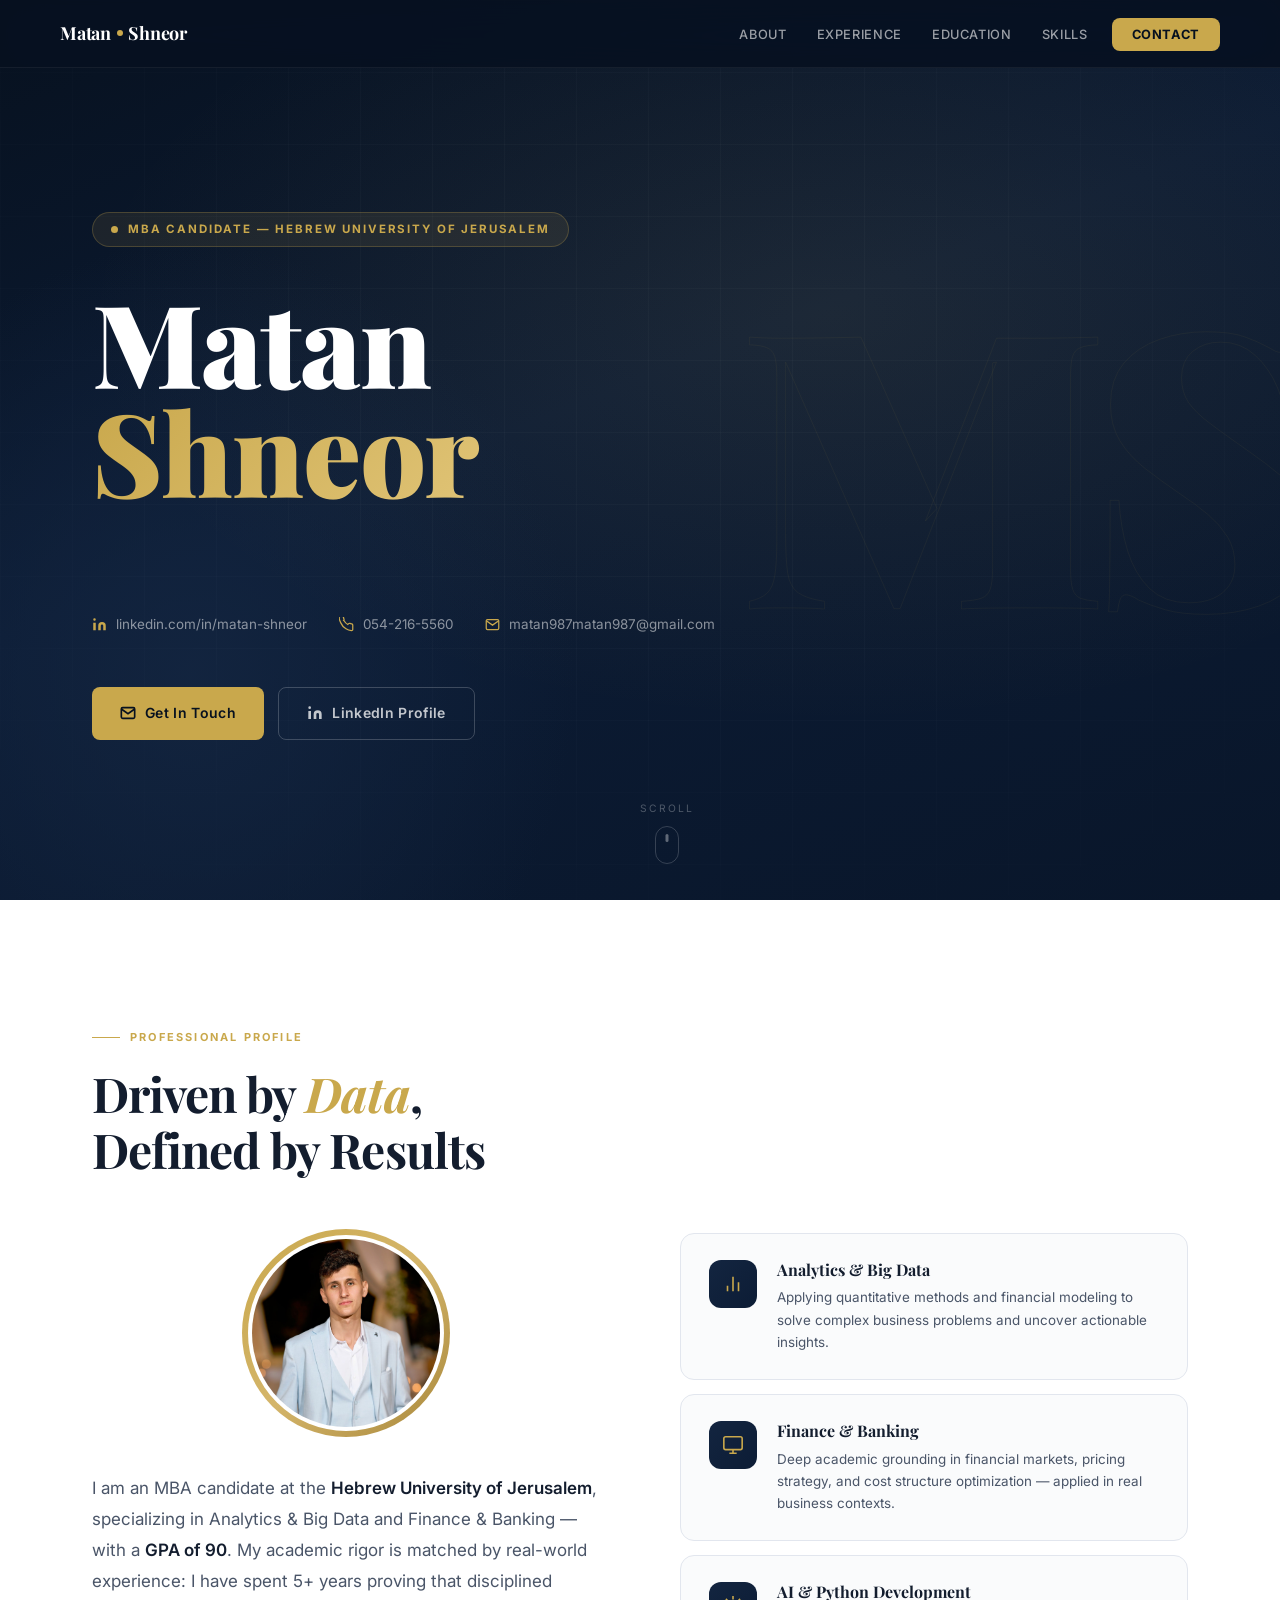
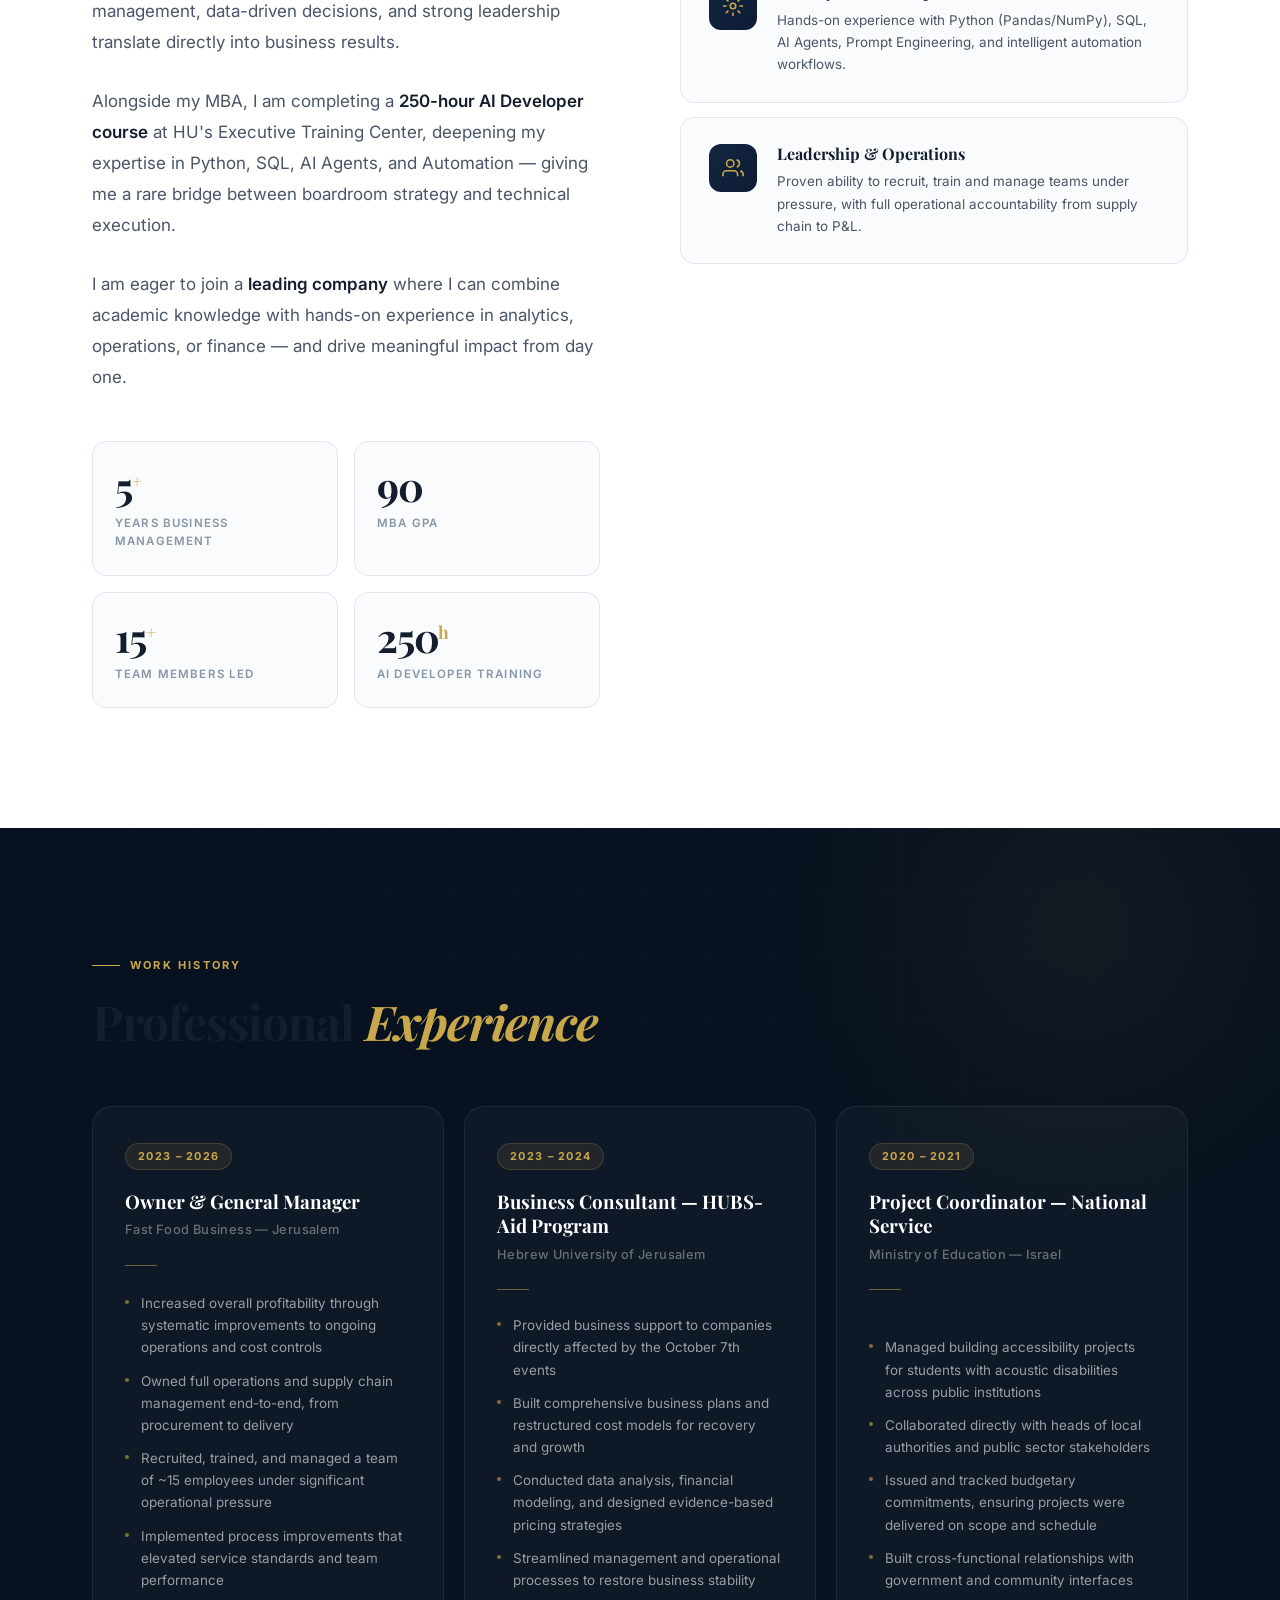
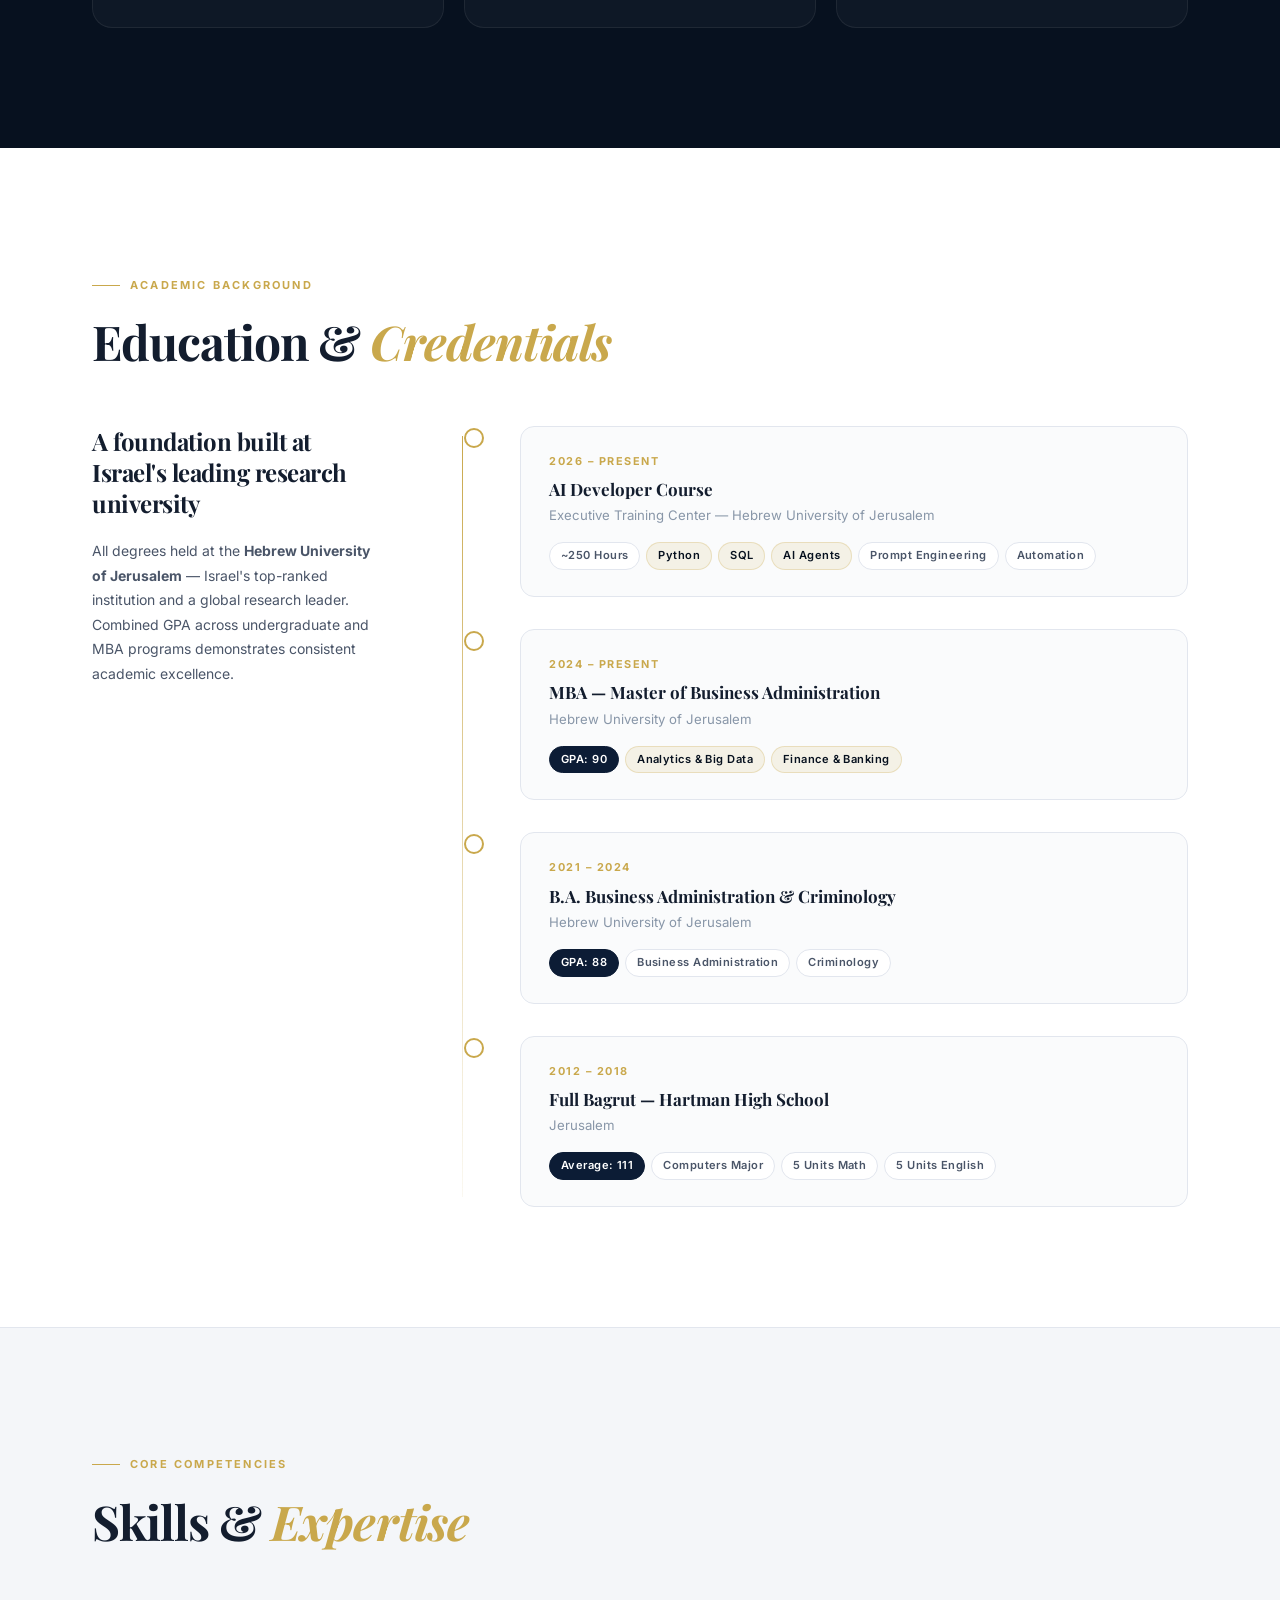
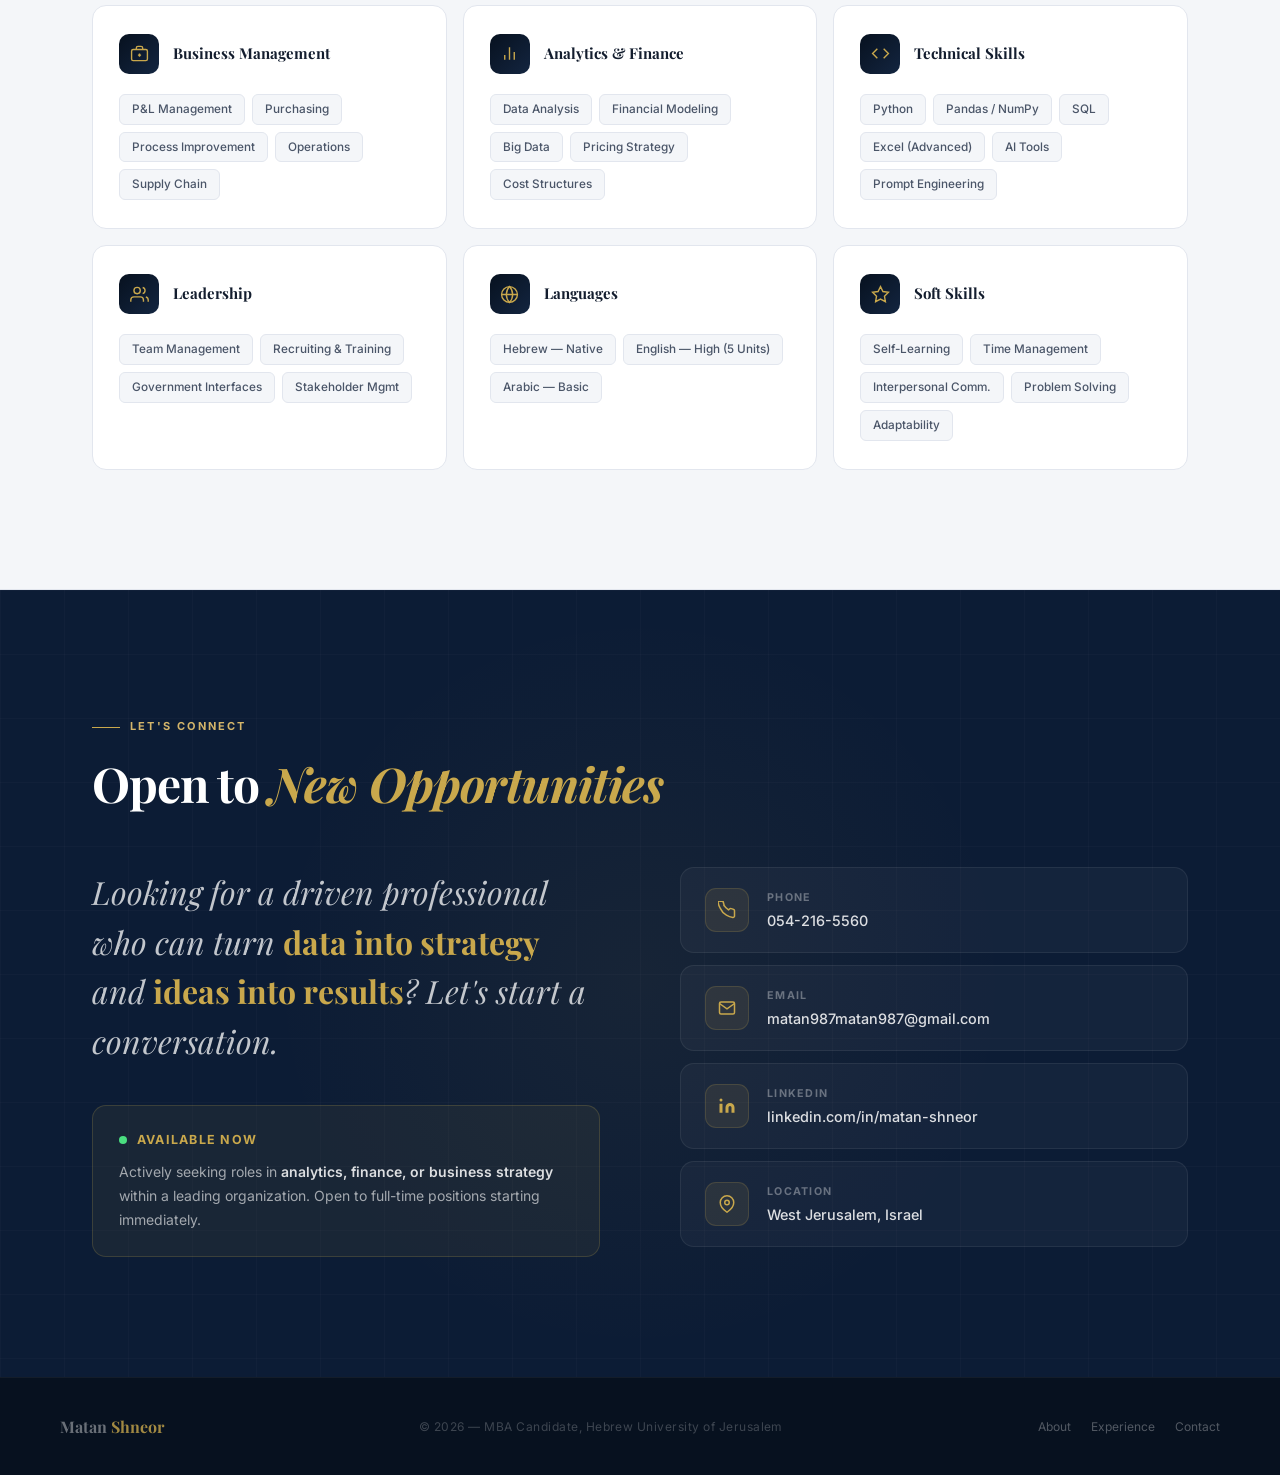
==== index.html @ fdcdf84e "Initial commit" ====
<!DOCTYPE html>
<html lang="en">
<head>
  <meta charset="UTF-8" />
  <meta name="viewport" content="width=device-width, initial-scale=1.0" />
  <title>Matan Shneor — MBA Candidate | Analytics, Finance</title>
  <link rel="preconnect" href="https://fonts.googleapis.com" />
  <link rel="preconnect" href="https://fonts.gstatic.com" crossorigin />
  <link href="https://fonts.googleapis.com/css2?family=Playfair+Display:ital,wght@0,400;0,500;0,700;0,900;1,400&family=Inter:wght@300;400;500;600;700&display=swap" rel="stylesheet" />
  <style>
    /* ─── Design Tokens ──────────────────────────────────────────────── */
    :root {
      /* Core palette */
      --navy:          #07111F;
      --navy-mid:      #0C1C35;
      --navy-light:    #132540;
      --navy-surface:  #192D4C;
      --gold:          #C9A84C;
      --gold-bright:   #D4B56A;
      --gold-muted:    #A8873A;
      --gold-pale:     rgba(201,168,76,0.08);
      --gold-border:   rgba(201,168,76,0.22);

      /* Light surface palette */
      --white:         #FFFFFF;
      --surface-0:     #FAFBFC;
      --surface-1:     #F4F6F9;
      --surface-2:     #EBEEF4;
      --border-light:  #E2E6EE;

      /* Text */
      --text-primary:  #131D2E;
      --text-secondary:#4A5568;
      --text-tertiary: #8896A8;

      /* Fonts */
      --font-head: 'Playfair Display', Georgia, serif;
      --font-body: 'Inter', system-ui, -apple-system, sans-serif;

      /* Elevation */
      --shadow-xs:  0 1px 3px rgba(7,17,31,0.06), 0 1px 2px rgba(7,17,31,0.04);
      --shadow-sm:  0 4px 12px rgba(7,17,31,0.08), 0 2px 4px rgba(7,17,31,0.05);
      --shadow-md:  0 12px 32px rgba(7,17,31,0.10), 0 4px 8px rgba(7,17,31,0.06);
      --shadow-lg:  0 24px 56px rgba(7,17,31,0.14), 0 8px 16px rgba(7,17,31,0.08);
      --shadow-xl:  0 40px 80px rgba(7,17,31,0.18), 0 16px 32px rgba(7,17,31,0.10);
      --shadow-gold: 0 8px 32px rgba(201,168,76,0.28);

      /* Geometry */
      --radius-sm: 8px;
      --radius-md: 14px;
      --radius-lg: 20px;
      --radius-xl: 28px;

      /* Motion */
      --ease-out:  cubic-bezier(0.16, 1, 0.3, 1);
      --ease-in:   cubic-bezier(0.4, 0, 1, 1);
      --ease-both: cubic-bezier(0.45, 0, 0.55, 1);
      --duration-fast:   150ms;
      --duration-base:   250ms;
      --duration-slow:   400ms;
      --duration-slower: 600ms;

      /* Layout */
      --nav-h: 68px;
      --container: 1160px;
      --gutter: 32px;
    }

    /* ─── Reset ──────────────────────────────────────────────────────── */
    *, *::before, *::after {
      box-sizing: border-box;
      margin: 0;
      padding: 0;
    }
    html {
      scroll-behavior: smooth;
      font-size: 16px;
      scroll-padding-top: calc(var(--nav-h) + 16px);
    }
    body {
      font-family: var(--font-body);
      color: var(--text-primary);
      background: var(--white);
      line-height: 1.6;
      -webkit-font-smoothing: antialiased;
      -moz-osx-font-smoothing: grayscale;
    }
    a { color: inherit; text-decoration: none; }
    ul { list-style: none; }
    img { display: block; max-width: 100%; }

    /* Focus-visible ring — accessibility */
    :focus-visible {
      outline: 2px solid var(--gold);
      outline-offset: 3px;
      border-radius: 4px;
    }

    /* Reduced motion */
    @media (prefers-reduced-motion: reduce) {
      *, *::before, *::after {
        animation-duration: 0.01ms !important;
        animation-iteration-count: 1 !important;
        transition-duration: 0.01ms !important;
      }
      html { scroll-behavior: auto; }
    }

    /* ─── Layout Utilities ───────────────────────────────────────────── */
    .container {
      width: 100%;
      max-width: var(--container);
      margin: 0 auto;
      padding: 0 var(--gutter);
    }

    /* ─── Section Header Pattern ─────────────────────────────────────── */
    .section-eyebrow {
      display: inline-flex;
      align-items: center;
      gap: 10px;
      font-family: var(--font-body);
      font-size: 0.688rem;
      font-weight: 700;
      letter-spacing: 0.2em;
      text-transform: uppercase;
      color: var(--gold);
      margin-bottom: 20px;
    }
    .section-eyebrow::before {
      content: '';
      display: block;
      width: 28px;
      height: 1px;
      background: var(--gold);
      flex-shrink: 0;
    }
    .section-title {
      font-family: var(--font-head);
      font-size: clamp(2rem, 4vw, 3rem);
      font-weight: 700;
      color: var(--text-primary);
      line-height: 1.15;
      letter-spacing: -0.02em;
      margin-bottom: 56px;
    }
    .section-title em {
      font-style: italic;
      color: var(--gold);
    }
    /* Dark section variants */
    .on-dark .section-eyebrow { color: var(--gold-bright); }
    .on-dark .section-title   { color: var(--white); }
    .on-dark .section-title em { color: var(--gold); }

    /* ─── Navigation ─────────────────────────────────────────────────── */
    nav {
      position: fixed;
      top: 0; left: 0; right: 0;
      z-index: 900;
      height: var(--nav-h);
      display: flex;
      align-items: center;
      padding: 0 var(--gutter);
      background: rgba(7, 17, 31, 0.88);
      backdrop-filter: blur(20px) saturate(180%);
      -webkit-backdrop-filter: blur(20px) saturate(180%);
      border-bottom: 1px solid rgba(255,255,255,0.06);
      transition: background var(--duration-slow) var(--ease-out),
                  box-shadow var(--duration-slow) var(--ease-out);
    }
    nav.scrolled {
      background: rgba(7, 17, 31, 0.97);
      box-shadow: 0 4px 32px rgba(7,17,31,0.35);
    }
    .nav-inner {
      max-width: var(--container);
      width: 100%;
      margin: 0 auto;
      display: flex;
      align-items: center;
      justify-content: space-between;
    }
    .nav-logo {
      font-family: var(--font-head);
      font-size: 1.125rem;
      font-weight: 700;
      color: var(--white);
      letter-spacing: -0.01em;
      display: flex;
      align-items: center;
      gap: 2px;
    }
    .nav-logo .dot {
      display: inline-block;
      width: 6px;
      height: 6px;
      border-radius: 50%;
      background: var(--gold);
      margin: 0 3px 0 4px;
      flex-shrink: 0;
    }
    .nav-links {
      display: flex;
      align-items: center;
      gap: 2px;
    }
    .nav-links a {
      font-size: 0.8rem;
      font-weight: 500;
      letter-spacing: 0.05em;
      text-transform: uppercase;
      color: rgba(255,255,255,0.6);
      padding: 8px 14px;
      border-radius: var(--radius-sm);
      transition: color var(--duration-base) var(--ease-out),
                  background var(--duration-base) var(--ease-out);
    }
    .nav-links a:hover {
      color: var(--white);
      background: rgba(255,255,255,0.07);
    }
    .nav-links a.nav-cta {
      margin-left: 8px;
      color: var(--navy);
      background: var(--gold);
      font-weight: 700;
      padding: 9px 20px;
      border-radius: var(--radius-sm);
      transition: background var(--duration-base) var(--ease-out),
                  transform var(--duration-base) var(--ease-out),
                  box-shadow var(--duration-base) var(--ease-out);
    }
    .nav-links a.nav-cta:hover {
      background: var(--gold-bright);
      transform: translateY(-1px);
      box-shadow: 0 4px 16px rgba(201,168,76,0.4);
    }

    /* Hamburger */
    .nav-hamburger {
      display: none;
      flex-direction: column;
      gap: 5px;
      width: 28px;
      cursor: pointer;
      padding: 4px;
      border: none;
      background: transparent;
    }
    .nav-hamburger span {
      display: block;
      height: 2px;
      background: rgba(255,255,255,0.75);
      border-radius: 2px;
      transition: all var(--duration-base) var(--ease-out);
    }
    .nav-hamburger.open span:nth-child(1) {
      transform: translateY(7px) rotate(45deg);
    }
    .nav-hamburger.open span:nth-child(2) {
      opacity: 0;
    }
    .nav-hamburger.open span:nth-child(3) {
      transform: translateY(-7px) rotate(-45deg);
    }

    /* Mobile drawer */
    .nav-drawer {
      display: none;
      position: fixed;
      top: var(--nav-h);
      left: 0; right: 0;
      background: rgba(7,17,31,0.98);
      backdrop-filter: blur(24px);
      -webkit-backdrop-filter: blur(24px);
      border-bottom: 1px solid rgba(255,255,255,0.07);
      padding: 20px var(--gutter) 28px;
      z-index: 899;
      flex-direction: column;
      gap: 4px;
    }
    .nav-drawer.open { display: flex; }
    .nav-drawer a {
      font-size: 0.875rem;
      font-weight: 500;
      color: rgba(255,255,255,0.7);
      padding: 13px 16px;
      border-radius: var(--radius-sm);
      border: 1px solid transparent;
      transition: all var(--duration-base) var(--ease-out);
    }
    .nav-drawer a:hover {
      color: var(--white);
      background: rgba(255,255,255,0.06);
    }
    .nav-drawer a.drawer-cta {
      margin-top: 12px;
      text-align: center;
      color: var(--navy);
      background: var(--gold);
      font-weight: 700;
      border-color: var(--gold);
    }

    /* ─── Hero ───────────────────────────────────────────────────────── */
    header#hero {
      min-height: 100svh;
      min-height: 100vh;
      display: flex;
      flex-direction: column;
      justify-content: center;
      position: relative;
      overflow: hidden;
      background: var(--navy);
      padding-top: var(--nav-h);
    }

    /* Multi-layer background atmosphere */
    .hero-bg {
      position: absolute;
      inset: 0;
      pointer-events: none;
    }
    .hero-bg-gradient {
      position: absolute;
      inset: 0;
      background:
        radial-gradient(ellipse 90% 70% at 65% 35%, rgba(201,168,76,0.09) 0%, transparent 65%),
        radial-gradient(ellipse 50% 80% at 15% 75%, rgba(19,37,64,0.9) 0%, transparent 60%),
        linear-gradient(158deg, #07111F 0%, #0C1C35 45%, #09162A 100%);
    }
    .hero-bg-grid {
      position: absolute;
      inset: 0;
      background-image:
        linear-gradient(rgba(255,255,255,0.025) 1px, transparent 1px),
        linear-gradient(90deg, rgba(255,255,255,0.025) 1px, transparent 1px);
      background-size: 72px 72px;
      mask-image: radial-gradient(ellipse 80% 80% at 50% 40%, black 30%, transparent 100%);
    }
    /* Large decorative letter */
    .hero-bg-monogram {
      position: absolute;
      right: -2%;
      top: 50%;
      transform: translateY(-50%);
      font-family: var(--font-head);
      font-size: clamp(280px, 30vw, 480px);
      font-weight: 900;
      line-height: 1;
      color: transparent;
      -webkit-text-stroke: 1px rgba(201,168,76,0.06);
      user-select: none;
      letter-spacing: -0.05em;
    }

    .hero-content {
      position: relative;
      z-index: 1;
      padding: 64px 0 80px;
    }

    .hero-kicker {
      display: inline-flex;
      align-items: center;
      gap: 10px;
      background: rgba(201,168,76,0.10);
      border: 1px solid rgba(201,168,76,0.25);
      border-radius: 100px;
      padding: 7px 18px;
      margin-bottom: 40px;
      opacity: 0;
      animation: fadeUp 0.7s 0.15s var(--ease-out) forwards;
    }
    .hero-kicker-dot {
      width: 7px;
      height: 7px;
      border-radius: 50%;
      background: var(--gold);
      animation: pulse-dot 2.4s ease-in-out infinite;
      flex-shrink: 0;
    }
    .hero-kicker-text {
      font-size: 0.72rem;
      font-weight: 700;
      letter-spacing: 0.16em;
      text-transform: uppercase;
      color: var(--gold);
    }

    .hero-name {
      font-family: var(--font-head);
      font-weight: 900;
      line-height: 0.95;
      letter-spacing: -0.035em;
      margin-bottom: 36px;
      opacity: 0;
      animation: fadeUp 0.8s 0.28s var(--ease-out) forwards;
    }
    .hero-name-first {
      display: block;
      font-size: clamp(3.5rem, 9vw, 7.5rem);
      color: var(--white);
    }
    .hero-name-last {
      display: block;
      font-size: clamp(3.5rem, 9vw, 7.5rem);
      /* Gold filled with a subtle warm gradient */
      background: linear-gradient(135deg, #C9A84C 0%, #E2C67A 45%, #B8903F 100%);
      -webkit-background-clip: text;
      -webkit-text-fill-color: transparent;
      background-clip: text;
    }

    /* Subtitle cycling — accessible, stable-height */
    .hero-role-wrap {
      height: 36px;
      overflow: hidden;
      margin-bottom: 36px;
      opacity: 0;
      animation: fadeUp 0.8s 0.40s var(--ease-out) forwards;
    }
    .hero-role {
      display: flex;
      align-items: center;
      gap: 10px;
      font-family: var(--font-body);
      font-size: clamp(0.95rem, 2vw, 1.15rem);
      font-weight: 400;
      color: rgba(255,255,255,0.65);
      height: 36px;
      position: absolute;
      opacity: 0;
      transform: translateY(16px);
      white-space: nowrap;
    }
    .hero-role::before {
      content: '';
      display: block;
      width: 20px;
      height: 1px;
      background: var(--gold);
      flex-shrink: 0;
    }
    .hero-role .hl { color: var(--gold-bright); font-weight: 600; }
    .hero-role:nth-child(1) { animation: cycleItem 16s 0.6s infinite; }
    .hero-role:nth-child(2) { animation: cycleItem 16s 4.6s infinite; }
    .hero-role:nth-child(3) { animation: cycleItem 16s 8.6s infinite; }
    .hero-role:nth-child(4) { animation: cycleItem 16s 12.6s infinite; }

    .hero-meta {
      display: flex;
      flex-wrap: wrap;
      gap: 20px 32px;
      margin-bottom: 52px;
      opacity: 0;
      animation: fadeUp 0.8s 0.52s var(--ease-out) forwards;
    }
    .hero-meta-item {
      display: flex;
      align-items: center;
      gap: 9px;
      font-size: 0.84rem;
      color: rgba(255,255,255,0.52);
      transition: color var(--duration-base) var(--ease-out);
    }
    .hero-meta-item:hover { color: rgba(255,255,255,0.85); }
    .hero-meta-item svg {
      width: 15px;
      height: 15px;
      color: var(--gold);
      flex-shrink: 0;
    }

    .hero-actions {
      display: flex;
      gap: 14px;
      flex-wrap: wrap;
      opacity: 0;
      animation: fadeUp 0.8s 0.64s var(--ease-out) forwards;
    }

    /* Buttons */
    .btn {
      display: inline-flex;
      align-items: center;
      gap: 9px;
      font-family: var(--font-body);
      font-size: 0.875rem;
      font-weight: 600;
      letter-spacing: 0.025em;
      padding: 14px 28px;
      border-radius: var(--radius-sm);
      border: none;
      cursor: pointer;
      transition:
        background var(--duration-base) var(--ease-out),
        color var(--duration-base) var(--ease-out),
        transform var(--duration-base) var(--ease-out),
        box-shadow var(--duration-base) var(--ease-out),
        border-color var(--duration-base) var(--ease-out);
    }
    .btn svg { flex-shrink: 0; }
    .btn-primary {
      background: var(--gold);
      color: var(--navy);
    }
    .btn-primary:hover {
      background: var(--gold-bright);
      transform: translateY(-2px);
      box-shadow: var(--shadow-gold);
    }
    .btn-primary:active { transform: translateY(0); }
    .btn-ghost {
      background: transparent;
      color: rgba(255,255,255,0.75);
      border: 1.5px solid rgba(255,255,255,0.2);
    }
    .btn-ghost:hover {
      color: var(--white);
      border-color: rgba(255,255,255,0.5);
      transform: translateY(-2px);
    }

    /* Scroll indicator */
    .scroll-hint {
      position: absolute;
      bottom: 36px;
      left: 50%;
      transform: translateX(-50%);
      display: flex;
      flex-direction: column;
      align-items: center;
      gap: 10px;
      opacity: 0;
      animation: fadeUp 1s 1.4s var(--ease-out) forwards;
    }
    .scroll-hint-label {
      font-size: 0.64rem;
      letter-spacing: 0.22em;
      text-transform: uppercase;
      color: rgba(255,255,255,0.28);
    }
    .scroll-mouse {
      width: 24px;
      height: 38px;
      border: 1.5px solid rgba(255,255,255,0.18);
      border-radius: 12px;
      position: relative;
    }
    .scroll-mouse::after {
      content: '';
      position: absolute;
      top: 7px;
      left: 50%;
      transform: translateX(-50%);
      width: 3px;
      height: 8px;
      background: rgba(255,255,255,0.35);
      border-radius: 2px;
      animation: scroll-bob 1.8s ease-in-out infinite;
    }

    /* ─── Section: About ─────────────────────────────────────────────── */
    #about {
      padding: 120px 0;
      background: var(--white);
    }
    .about-layout {
      display: grid;
      grid-template-columns: 1fr 1fr;
      gap: 80px;
      align-items: start;
    }

    /* Profile photo */
    .about-photo-wrap {
      display: flex;
      justify-content: center;
      margin-bottom: 40px;
    }
    .about-photo-frame {
      position: relative;
      width: 200px;
      height: 200px;
      flex-shrink: 0;
    }
    .about-photo-frame::before {
      content: '';
      position: absolute;
      inset: -4px;
      border-radius: 50%;
      background: linear-gradient(135deg, var(--gold) 0%, var(--gold-bright) 50%, var(--gold-muted) 100%);
      z-index: 0;
    }
    .about-photo-frame::after {
      content: '';
      position: absolute;
      inset: 2px;
      border-radius: 50%;
      background: var(--white);
      z-index: 1;
    }
    .about-photo {
      position: absolute;
      inset: 6px;
      border-radius: 50%;
      object-fit: cover;
      object-position: top center;
      z-index: 2;
      width: calc(100% - 12px);
      height: calc(100% - 12px);
    }

    /* Left column: text + stats */
    .about-body p {
      font-size: 1.0625rem;
      line-height: 1.82;
      color: var(--text-secondary);
      margin-bottom: 28px;
    }
    .about-body p strong {
      color: var(--text-primary);
      font-weight: 600;
    }
    .about-body p:last-of-type { margin-bottom: 0; }

    .stats-row {
      display: grid;
      grid-template-columns: repeat(2, 1fr);
      gap: 16px;
      margin-top: 48px;
    }
    .stat-tile {
      background: var(--surface-0);
      border: 1px solid var(--border-light);
      border-radius: var(--radius-md);
      padding: 24px 22px;
      position: relative;
      overflow: hidden;
      transition: border-color var(--duration-base) var(--ease-out),
                  box-shadow var(--duration-base) var(--ease-out),
                  transform var(--duration-base) var(--ease-out);
    }
    .stat-tile::after {
      content: '';
      position: absolute;
      bottom: 0; left: 0; right: 0;
      height: 2px;
      background: linear-gradient(90deg, var(--gold), var(--gold-bright));
      transform: scaleX(0);
      transform-origin: left;
      transition: transform var(--duration-slow) var(--ease-out);
    }
    .stat-tile:hover {
      border-color: var(--gold-border);
      box-shadow: var(--shadow-sm);
      transform: translateY(-3px);
    }
    .stat-tile:hover::after { transform: scaleX(1); }
    .stat-value {
      font-family: var(--font-head);
      font-size: 2.5rem;
      font-weight: 700;
      color: var(--text-primary);
      line-height: 1;
      margin-bottom: 8px;
      letter-spacing: -0.03em;
    }
    .stat-value sup {
      font-size: 1.1rem;
      color: var(--gold);
      vertical-align: super;
      line-height: 0;
    }
    .stat-label {
      font-size: 0.72rem;
      font-weight: 600;
      letter-spacing: 0.1em;
      text-transform: uppercase;
      color: var(--text-tertiary);
    }

    /* Right column: pillar cards */
    .pillars {
      display: grid;
      grid-template-columns: 1fr;
      gap: 14px;
    }
    .pillar {
      display: grid;
      grid-template-columns: 48px 1fr;
      gap: 20px;
      align-items: start;
      padding: 26px 28px;
      background: var(--surface-0);
      border: 1px solid var(--border-light);
      border-radius: var(--radius-md);
      transition: all var(--duration-base) var(--ease-out);
      position: relative;
      overflow: hidden;
    }
    .pillar::before {
      content: '';
      position: absolute;
      inset: 0;
      background: linear-gradient(135deg, var(--gold-pale) 0%, transparent 70%);
      opacity: 0;
      transition: opacity var(--duration-slow) var(--ease-out);
    }
    .pillar:hover {
      border-color: var(--gold-border);
      box-shadow: var(--shadow-sm);
      transform: translateX(6px);
    }
    .pillar:hover::before { opacity: 1; }
    .pillar-icon-wrap {
      width: 48px;
      height: 48px;
      border-radius: 12px;
      background: linear-gradient(135deg, var(--navy-light), var(--navy-mid));
      display: flex;
      align-items: center;
      justify-content: center;
      flex-shrink: 0;
      position: relative;
      z-index: 1;
    }
    .pillar-icon-wrap svg {
      width: 22px;
      height: 22px;
      color: var(--gold);
    }
    .pillar-body { position: relative; z-index: 1; }
    .pillar-title {
      font-family: var(--font-head);
      font-size: 1rem;
      font-weight: 700;
      color: var(--text-primary);
      margin-bottom: 6px;
      line-height: 1.3;
    }
    .pillar-text {
      font-size: 0.84rem;
      color: var(--text-secondary);
      line-height: 1.65;
    }

    /* ─── Section: Experience ────────────────────────────────────────── */
    #experience {
      padding: 120px 0;
      background: var(--navy);
      position: relative;
      overflow: hidden;
    }
    .exp-bg {
      position: absolute;
      inset: 0;
      background-image:
        linear-gradient(rgba(255,255,255,0.018) 1px, transparent 1px),
        linear-gradient(90deg, rgba(255,255,255,0.018) 1px, transparent 1px);
      background-size: 64px 64px;
      pointer-events: none;
      mask-image: radial-gradient(ellipse 100% 100% at 50% 0%, black 0%, transparent 80%);
    }
    .exp-bg-glow {
      position: absolute;
      width: 600px;
      height: 600px;
      border-radius: 50%;
      background: radial-gradient(circle, rgba(201,168,76,0.06) 0%, transparent 70%);
      top: -200px;
      right: -100px;
      pointer-events: none;
    }

    .exp-cards {
      display: grid;
      grid-template-columns: repeat(3, 1fr);
      gap: 20px;
    }
    .exp-card {
      background: rgba(255,255,255,0.03);
      border: 1px solid rgba(255,255,255,0.07);
      border-radius: var(--radius-lg);
      padding: 36px 32px;
      position: relative;
      overflow: hidden;
      transition: all var(--duration-slow) var(--ease-out);
      display: flex;
      flex-direction: column;
    }
    .exp-card::before {
      content: '';
      position: absolute;
      top: 0; left: 0; right: 0;
      height: 1px;
      background: linear-gradient(90deg, transparent, rgba(201,168,76,0.5), transparent);
      opacity: 0;
      transition: opacity var(--duration-slow) var(--ease-out);
    }
    .exp-card::after {
      content: '';
      position: absolute;
      inset: 0;
      background: linear-gradient(135deg, rgba(201,168,76,0.04) 0%, transparent 60%);
      opacity: 0;
      transition: opacity var(--duration-slow) var(--ease-out);
    }
    .exp-card:hover {
      border-color: rgba(201,168,76,0.22);
      transform: translateY(-8px);
      box-shadow: 0 32px 64px rgba(7,17,31,0.5), 0 4px 16px rgba(201,168,76,0.1);
    }
    .exp-card:hover::before,
    .exp-card:hover::after { opacity: 1; }

    .exp-period-badge {
      display: inline-flex;
      align-self: flex-start;
      font-size: 0.68rem;
      font-weight: 700;
      letter-spacing: 0.12em;
      text-transform: uppercase;
      color: var(--gold);
      background: rgba(201,168,76,0.10);
      border: 1px solid rgba(201,168,76,0.2);
      border-radius: 100px;
      padding: 4px 12px;
      margin-bottom: 20px;
      position: relative;
      z-index: 1;
    }
    .exp-role {
      font-family: var(--font-head);
      font-size: 1.175rem;
      font-weight: 700;
      color: var(--white);
      line-height: 1.3;
      margin-bottom: 6px;
      position: relative;
      z-index: 1;
    }
    .exp-org {
      font-size: 0.8rem;
      font-weight: 500;
      color: rgba(255,255,255,0.38);
      margin-bottom: 24px;
      letter-spacing: 0.03em;
      position: relative;
      z-index: 1;
    }
    /* thin gold rule */
    .exp-divider {
      width: 32px;
      height: 1px;
      background: var(--gold);
      margin-bottom: 24px;
      opacity: 0.5;
      position: relative;
      z-index: 1;
    }
    .exp-bullets {
      display: flex;
      flex-direction: column;
      gap: 11px;
      margin-top: auto;
      position: relative;
      z-index: 1;
    }
    .exp-bullets li {
      font-size: 0.84rem;
      color: rgba(255,255,255,0.58);
      line-height: 1.65;
      padding-left: 16px;
      position: relative;
      transition: color var(--duration-base) var(--ease-out);
    }
    .exp-bullets li::before {
      content: '';
      position: absolute;
      left: 0;
      top: 0.6em;
      width: 4px;
      height: 4px;
      border-radius: 50%;
      background: var(--gold);
      opacity: 0.6;
    }
    .exp-card:hover .exp-bullets li { color: rgba(255,255,255,0.72); }
    .exp-card:hover .exp-bullets li::before { opacity: 1; }

    /* ─── Section: Education ─────────────────────────────────────────── */
    #education {
      padding: 120px 0;
      background: var(--white);
    }
    .edu-layout {
      display: grid;
      grid-template-columns: 280px 1fr;
      gap: 80px;
      align-items: start;
    }
    .edu-sidebar {
      position: sticky;
      top: calc(var(--nav-h) + 32px);
    }
    .edu-sidebar-title {
      font-family: var(--font-head);
      font-size: 1.5rem;
      font-weight: 700;
      color: var(--text-primary);
      line-height: 1.3;
      margin-bottom: 20px;
      letter-spacing: -0.02em;
    }
    .edu-sidebar-body {
      font-size: 0.875rem;
      color: var(--text-secondary);
      line-height: 1.75;
    }

    .timeline {
      position: relative;
    }
    .timeline::before {
      content: '';
      position: absolute;
      left: 10px;
      top: 10px;
      bottom: 10px;
      width: 1px;
      background: linear-gradient(to bottom,
        var(--gold) 0%,
        rgba(201,168,76,0.4) 60%,
        rgba(201,168,76,0.08) 100%);
    }
    .timeline-item {
      display: grid;
      grid-template-columns: 44px 1fr;
      gap: 24px;
      margin-bottom: 32px;
      position: relative;
    }
    .timeline-item:last-child { margin-bottom: 0; }
    .timeline-node {
      display: flex;
      flex-direction: column;
      align-items: center;
      padding-top: 2px;
    }
    .timeline-dot {
      width: 20px;
      height: 20px;
      border-radius: 50%;
      background: var(--white);
      border: 2px solid var(--gold);
      flex-shrink: 0;
      position: relative;
      z-index: 1;
      transition: all var(--duration-base) var(--ease-out);
    }
    .timeline-item:hover .timeline-dot {
      background: var(--gold);
      box-shadow: 0 0 0 5px rgba(201,168,76,0.15);
    }
    .timeline-card {
      background: var(--surface-0);
      border: 1px solid var(--border-light);
      border-radius: var(--radius-md);
      padding: 26px 28px;
      transition: all var(--duration-base) var(--ease-out);
    }
    .timeline-item:hover .timeline-card {
      border-color: var(--gold-border);
      box-shadow: var(--shadow-md);
      transform: translateX(4px);
    }
    .timeline-year {
      font-size: 0.68rem;
      font-weight: 700;
      letter-spacing: 0.14em;
      text-transform: uppercase;
      color: var(--gold);
      margin-bottom: 8px;
    }
    .timeline-degree {
      font-family: var(--font-head);
      font-size: 1.0625rem;
      font-weight: 700;
      color: var(--text-primary);
      line-height: 1.3;
      margin-bottom: 5px;
    }
    .timeline-school {
      font-size: 0.825rem;
      color: var(--text-tertiary);
      margin-bottom: 16px;
    }
    .badge-row {
      display: flex;
      flex-wrap: wrap;
      gap: 6px;
    }
    .badge {
      font-size: 0.695rem;
      font-weight: 600;
      letter-spacing: 0.04em;
      padding: 4px 11px;
      border-radius: 100px;
      transition: all var(--duration-base) var(--ease-out);
    }
    .badge-outline {
      color: var(--text-secondary);
      background: var(--white);
      border: 1px solid var(--border-light);
    }
    .badge-gold {
      color: var(--navy);
      background: rgba(201,168,76,0.12);
      border: 1px solid rgba(201,168,76,0.28);
    }
    .badge-navy {
      color: var(--white);
      background: var(--navy-mid);
      border: 1px solid var(--navy-mid);
    }

    /* ─── Section: Skills ────────────────────────────────────────────── */
    #skills {
      padding: 120px 0;
      background: var(--surface-1);
      position: relative;
    }
    #skills::before {
      content: '';
      position: absolute;
      top: 0; left: 0; right: 0;
      height: 1px;
      background: var(--border-light);
    }
    #skills::after {
      content: '';
      position: absolute;
      bottom: 0; left: 0; right: 0;
      height: 1px;
      background: var(--border-light);
    }

    .skills-grid {
      display: grid;
      grid-template-columns: repeat(3, 1fr);
      gap: 16px;
    }
    .skill-group {
      background: var(--white);
      border: 1px solid var(--border-light);
      border-radius: var(--radius-md);
      padding: 28px 26px;
      transition: all var(--duration-base) var(--ease-out);
      position: relative;
      overflow: hidden;
    }
    .skill-group::before {
      content: '';
      position: absolute;
      top: 0; left: 0;
      width: 100%; height: 2px;
      background: linear-gradient(90deg, var(--gold), var(--gold-bright));
      transform: scaleX(0);
      transform-origin: left;
      transition: transform var(--duration-slow) var(--ease-out);
    }
    .skill-group:hover {
      border-color: var(--gold-border);
      box-shadow: var(--shadow-md);
      transform: translateY(-4px);
    }
    .skill-group:hover::before { transform: scaleX(1); }
    .skill-group-header {
      display: flex;
      align-items: center;
      gap: 14px;
      margin-bottom: 20px;
    }
    .skill-icon {
      width: 40px;
      height: 40px;
      border-radius: 10px;
      background: linear-gradient(135deg, var(--navy) 0%, var(--navy-light) 100%);
      display: flex;
      align-items: center;
      justify-content: center;
      flex-shrink: 0;
    }
    .skill-icon svg {
      width: 19px;
      height: 19px;
      color: var(--gold);
    }
    .skill-group-name {
      font-family: var(--font-head);
      font-size: 0.9375rem;
      font-weight: 700;
      color: var(--text-primary);
      line-height: 1.3;
    }
    .skill-chips {
      display: flex;
      flex-wrap: wrap;
      gap: 7px;
    }
    .skill-chip {
      font-size: 0.735rem;
      font-weight: 500;
      color: var(--text-secondary);
      background: var(--surface-1);
      border: 1px solid var(--border-light);
      border-radius: 6px;
      padding: 5px 12px;
      transition: all var(--duration-base) var(--ease-out);
      cursor: default;
    }
    .skill-chip:hover {
      background: rgba(201,168,76,0.07);
      border-color: rgba(201,168,76,0.3);
      color: var(--text-primary);
    }

    /* ─── Section: Contact ───────────────────────────────────────────── */
    #contact {
      padding: 120px 0;
      background: var(--navy-mid);
      position: relative;
      overflow: hidden;
    }
    .contact-bg {
      position: absolute;
      inset: 0;
      pointer-events: none;
    }
    .contact-bg-radial {
      position: absolute;
      width: 800px;
      height: 800px;
      top: 50%;
      left: 50%;
      transform: translate(-50%, -50%);
      background: radial-gradient(circle, rgba(201,168,76,0.06) 0%, transparent 65%);
    }
    .contact-bg-grid {
      position: absolute;
      inset: 0;
      background-image:
        linear-gradient(rgba(255,255,255,0.02) 1px, transparent 1px),
        linear-gradient(90deg, rgba(255,255,255,0.02) 1px, transparent 1px);
      background-size: 64px 64px;
    }

    .contact-layout {
      display: grid;
      grid-template-columns: 1fr 1fr;
      gap: 80px;
      align-items: start;
      position: relative;
      z-index: 1;
    }
    .contact-headline {
      font-family: var(--font-head);
      font-size: clamp(1.5rem, 3vw, 2rem);
      font-weight: 400;
      font-style: italic;
      color: rgba(255,255,255,0.75);
      line-height: 1.55;
      margin-bottom: 40px;
    }
    .contact-headline strong {
      color: var(--gold);
      font-style: normal;
      font-weight: 700;
    }
    .avail-card {
      background: rgba(201,168,76,0.07);
      border: 1px solid rgba(201,168,76,0.2);
      border-radius: var(--radius-md);
      padding: 24px 26px;
    }
    .avail-status {
      display: flex;
      align-items: center;
      gap: 10px;
      font-size: 0.78rem;
      font-weight: 700;
      letter-spacing: 0.1em;
      text-transform: uppercase;
      color: var(--gold);
      margin-bottom: 10px;
    }
    .avail-dot {
      width: 8px;
      height: 8px;
      border-radius: 50%;
      background: #4ADE80;
      animation: pulse-green 2.4s ease-in-out infinite;
      flex-shrink: 0;
    }
    .avail-body {
      font-size: 0.875rem;
      color: rgba(255,255,255,0.6);
      line-height: 1.7;
    }
    .avail-body strong { color: rgba(255,255,255,0.85); font-weight: 600; }

    .contact-right {
      display: flex;
      flex-direction: column;
      gap: 12px;
    }
    .contact-item {
      display: flex;
      align-items: center;
      gap: 18px;
      padding: 20px 24px;
      background: rgba(255,255,255,0.035);
      border: 1px solid rgba(255,255,255,0.07);
      border-radius: var(--radius-md);
      transition: all var(--duration-base) var(--ease-out);
    }
    .contact-item:hover {
      background: rgba(201,168,76,0.08);
      border-color: rgba(201,168,76,0.22);
      transform: translateX(6px);
    }
    .contact-icon {
      width: 44px;
      height: 44px;
      background: rgba(201,168,76,0.1);
      border: 1px solid rgba(201,168,76,0.18);
      border-radius: 11px;
      display: flex;
      align-items: center;
      justify-content: center;
      flex-shrink: 0;
      transition: background var(--duration-base) var(--ease-out);
    }
    .contact-item:hover .contact-icon {
      background: rgba(201,168,76,0.18);
    }
    .contact-icon svg {
      width: 18px;
      height: 18px;
      color: var(--gold);
    }
    .contact-label {
      font-size: 0.67rem;
      font-weight: 700;
      letter-spacing: 0.12em;
      text-transform: uppercase;
      color: rgba(255,255,255,0.35);
      margin-bottom: 3px;
    }
    .contact-value {
      font-size: 0.9rem;
      font-weight: 500;
      color: rgba(255,255,255,0.85);
      transition: color var(--duration-base) var(--ease-out);
    }
    .contact-item:hover .contact-value { color: var(--white); }

    /* ─── Footer ─────────────────────────────────────────────────────── */
    footer {
      background: var(--navy);
      border-top: 1px solid rgba(255,255,255,0.05);
      padding: 36px var(--gutter);
    }
    .footer-inner {
      max-width: var(--container);
      margin: 0 auto;
      display: flex;
      align-items: center;
      justify-content: space-between;
      gap: 24px;
      flex-wrap: wrap;
    }
    .footer-brand {
      font-family: var(--font-head);
      font-size: 1rem;
      font-weight: 700;
      color: rgba(255,255,255,0.4);
    }
    .footer-brand span { color: var(--gold); opacity: 0.8; }
    .footer-note {
      font-size: 0.75rem;
      color: rgba(255,255,255,0.22);
      letter-spacing: 0.04em;
    }
    .footer-links {
      display: flex;
      gap: 20px;
    }
    .footer-links a {
      font-size: 0.75rem;
      color: rgba(255,255,255,0.3);
      transition: color var(--duration-base) var(--ease-out);
    }
    .footer-links a:hover { color: var(--gold); }

    /* ─── Keyframes ──────────────────────────────────────────────────── */
    @keyframes fadeUp {
      from { opacity: 0; transform: translateY(24px); }
      to   { opacity: 1; transform: translateY(0); }
    }
    @keyframes cycleItem {
      0%   { opacity: 0; transform: translateY(14px); }
      6%   { opacity: 1; transform: translateY(0); }
      22%  { opacity: 1; transform: translateY(0); }
      28%  { opacity: 0; transform: translateY(-14px); }
      100% { opacity: 0; transform: translateY(-14px); }
    }
    @keyframes scroll-bob {
      0%, 100% { transform: translateX(-50%) translateY(0);   opacity: 0.8; }
      50%       { transform: translateX(-50%) translateY(9px); opacity: 0.25; }
    }
    @keyframes pulse-dot {
      0%, 100% { opacity: 1; transform: scale(1); }
      50%       { opacity: 0.55; transform: scale(0.75); }
    }
    @keyframes pulse-green {
      0%, 100% { box-shadow: 0 0 0 0 rgba(74,222,128,0.45); }
      60%       { box-shadow: 0 0 0 7px rgba(74,222,128,0); }
    }

    /* ─── Responsive ─────────────────────────────────────────────────── */
    @media (max-width: 1100px) {
      .exp-cards {
        grid-template-columns: repeat(2, 1fr);
      }
      .exp-cards .exp-card:last-child {
        grid-column: 1 / -1;
        max-width: 600px;
        margin: 0 auto;
        width: 100%;
      }
    }
    @media (max-width: 960px) {
      :root { --gutter: 24px; }
      .about-layout { grid-template-columns: 1fr; gap: 56px; }
      .edu-layout   { grid-template-columns: 1fr; gap: 48px; }
      .edu-sidebar  { position: static; }
      .contact-layout { grid-template-columns: 1fr; gap: 52px; }
      .skills-grid  { grid-template-columns: repeat(2, 1fr); }
    }
    @media (max-width: 768px) {
      :root { --nav-h: 60px; }
      .nav-links    { display: none; }
      .nav-hamburger { display: flex; }
      .exp-cards    { grid-template-columns: 1fr; }
      .exp-cards .exp-card:last-child { grid-column: auto; max-width: none; }
      .skills-grid  { grid-template-columns: 1fr; }
      #about, #experience, #education, #skills, #contact { padding: 80px 0; }
      .section-title { margin-bottom: 40px; }
    }
    @media (max-width: 560px) {
      :root { --gutter: 18px; }
      .hero-actions    { flex-direction: column; }
      .hero-actions .btn { justify-content: center; }
      .stats-row       { grid-template-columns: repeat(2, 1fr); }
      .footer-inner    { flex-direction: column; align-items: flex-start; gap: 12px; }
    }
    @media (max-width: 420px) {
      .stats-row { grid-template-columns: 1fr; }
    }
  </style>
</head>
<body>

  <!-- ─── Navigation ──────────────────────────────────────────────────── -->
  <nav id="site-nav" aria-label="Main navigation">
    <div class="nav-inner">
      <a href="#hero" class="nav-logo" aria-label="Matan Shneor — home">
        Matan<span class="dot" aria-hidden="true"></span>Shneor
      </a>
      <ul class="nav-links" role="list">
        <li><a href="#about">About</a></li>
        <li><a href="#experience">Experience</a></li>
        <li><a href="#education">Education</a></li>
        <li><a href="#skills">Skills</a></li>
        <li><a href="#contact" class="nav-cta">Contact</a></li>
      </ul>
      <button class="nav-hamburger" id="nav-toggle" aria-label="Toggle navigation" aria-expanded="false" aria-controls="nav-drawer">
        <span></span><span></span><span></span>
      </button>
    </div>
  </nav>

  <!-- Mobile drawer -->
  <nav class="nav-drawer" id="nav-drawer" aria-label="Mobile navigation">
    <a href="#about"      onclick="closeDrawer()">About</a>
    <a href="#experience" onclick="closeDrawer()">Experience</a>
    <a href="#education"  onclick="closeDrawer()">Education</a>
    <a href="#skills"     onclick="closeDrawer()">Skills</a>
    <a href="#contact"    onclick="closeDrawer()" class="drawer-cta">Contact</a>
  </nav>

  <!-- ─── Hero ─────────────────────────────────────────────────────────── -->
  <header id="hero">
    <div class="hero-bg" aria-hidden="true">
      <div class="hero-bg-gradient"></div>
      <div class="hero-bg-grid"></div>
      <div class="hero-bg-monogram">MS</div>
    </div>

    <div class="container">
      <div class="hero-content">

        <div class="hero-kicker" aria-label="Current status">
          <span class="hero-kicker-dot" aria-hidden="true"></span>
          <span class="hero-kicker-text">MBA Candidate &mdash; Hebrew University of Jerusalem</span>
        </div>

        <h1 class="hero-name">
          <span class="hero-name-first">Matan</span>
          <span class="hero-name-last">Shneor</span>
        </h1>

        <div class="hero-role-wrap" aria-label="Professional focus areas">
          <p class="hero-role">Analytics &amp; <span class="hl">Big Data</span> Specialist</p>
          <p class="hero-role">Finance &amp; <span class="hl">Banking</span> Professional</p>
          <p class="hero-role">Business Leader &amp; <span class="hl">Manager</span></p>
          <p class="hero-role">MBA Candidate &mdash; <span class="hl">GPA 90</span></p>
        </div>

        <div class="hero-meta">
          <a href="https://www.linkedin.com/in/matan-shneor-5830583a1/" target="_blank" rel="noopener" class="hero-meta-item" aria-label="LinkedIn profile">
            <svg viewBox="0 0 24 24" fill="currentColor" width="15" height="15" aria-hidden="true">
              <path d="M16 8a6 6 0 016 6v7h-4v-7a2 2 0 00-2-2 2 2 0 00-2 2v7h-4v-7a6 6 0 016-6zM2 9h4v12H2zm2-3a2 2 0 100-4 2 2 0 000 4z"/>
            </svg>
            linkedin.com/in/matan-shneor
          </a>
          <a href="tel:054-216-5560" class="hero-meta-item" aria-label="Phone number">
            <svg viewBox="0 0 24 24" fill="none" stroke="currentColor" stroke-width="2" width="15" height="15" aria-hidden="true">
              <path d="M22 16.92v3a2 2 0 01-2.18 2 19.79 19.79 0 01-8.63-3.07A19.5 19.5 0 013.07 9.8 19.79 19.79 0 01.22 1.18a2 2 0 012-2.18h3a2 2 0 012 1.72 12.84 12.84 0 00.7 2.81 2 2 0 01-.45 2.11L8.09 5.91a16 16 0 006 6l1.27-1.27a2 2 0 012.11-.45 12.84 12.84 0 002.81.7A2 2 0 0122 12.92v4z"/>
            </svg>
            054-216-5560
          </a>
          <a href="mailto:matan987matan987@gmail.com" class="hero-meta-item" aria-label="Email address">
            <svg viewBox="0 0 24 24" fill="none" stroke="currentColor" stroke-width="2" width="15" height="15" aria-hidden="true">
              <path d="M4 4h16c1.1 0 2 .9 2 2v12c0 1.1-.9 2-2 2H4c-1.1 0-2-.9-2-2V6c0-1.1.9-2 2-2z"/>
              <polyline points="22,6 12,13 2,6"/>
            </svg>
            matan987matan987@gmail.com
          </a>
        </div>

        <div class="hero-actions">
          <a href="#contact" class="btn btn-primary">
            <svg width="16" height="16" viewBox="0 0 24 24" fill="none" stroke="currentColor" stroke-width="2.5" aria-hidden="true">
              <path d="M4 4h16c1.1 0 2 .9 2 2v12c0 1.1-.9 2-2 2H4c-1.1 0-2-.9-2-2V6c0-1.1.9-2 2-2z"/>
              <polyline points="22,6 12,13 2,6"/>
            </svg>
            Get In Touch
          </a>
          <a href="https://www.linkedin.com/in/matan-shneor-5830583a1/" target="_blank" rel="noopener" class="btn btn-ghost">
            <svg width="16" height="16" viewBox="0 0 24 24" fill="currentColor" aria-hidden="true">
              <path d="M16 8a6 6 0 016 6v7h-4v-7a2 2 0 00-2-2 2 2 0 00-2 2v7h-4v-7a6 6 0 016-6zM2 9h4v12H2zm2-3a2 2 0 100-4 2 2 0 000 4z"/>
            </svg>
            LinkedIn Profile
          </a>
        </div>

      </div>
    </div>

    <div class="scroll-hint" aria-hidden="true">
      <span class="scroll-hint-label">Scroll</span>
      <div class="scroll-mouse"></div>
    </div>
  </header>

  <!-- ─── About ─────────────────────────────────────────────────────────── -->
  <section id="about" aria-labelledby="about-heading">
    <div class="container">
      <span class="section-eyebrow" aria-hidden="true">Professional Profile</span>
      <h2 id="about-heading" class="section-title">Driven by <em>Data</em>,<br>Defined by Results</h2>

      <div class="about-layout">

        <div class="about-body">
          <div class="about-photo-wrap">
            <div class="about-photo-frame">
              <img src="images/profile.jpg" alt="Matan Shneor" class="about-photo" />
            </div>
          </div>
          <p>
            I am an MBA candidate at the <strong>Hebrew University of Jerusalem</strong>, specializing in
            Analytics &amp; Big Data and Finance &amp; Banking &mdash; with a <strong>GPA of 90</strong>. My academic
            rigor is matched by real-world experience: I have spent 5+ years proving that disciplined
            management, data-driven decisions, and strong leadership translate directly into business results.
          </p>
          <p>
            Alongside my MBA, I am completing a <strong>250-hour AI Developer course</strong> at HU&apos;s Executive
            Training Center, deepening my expertise in Python, SQL, AI Agents, and Automation &mdash; giving me a
            rare bridge between boardroom strategy and technical execution.
          </p>
          <p>
            I am eager to join a <strong>leading company</strong> where I can combine academic knowledge with
            hands-on experience in analytics, operations, or finance &mdash; and drive meaningful impact from day one.
          </p>

          <div class="stats-row">
            <div class="stat-tile">
              <div class="stat-value">5<sup>+</sup></div>
              <div class="stat-label">Years Business Management</div>
            </div>
            <div class="stat-tile">
              <div class="stat-value">90</div>
              <div class="stat-label">MBA GPA</div>
            </div>
            <div class="stat-tile">
              <div class="stat-value">15<sup>+</sup></div>
              <div class="stat-label">Team Members Led</div>
            </div>
            <div class="stat-tile">
              <div class="stat-value">250<sup>h</sup></div>
              <div class="stat-label">AI Developer Training</div>
            </div>
          </div>
        </div>

        <div class="pillars">
          <div class="pillar">
            <div class="pillar-icon-wrap" aria-hidden="true">
              <svg viewBox="0 0 24 24" fill="none" stroke="currentColor" stroke-width="1.75">
                <path d="M18 20V10M12 20V4M6 20v-6"/>
              </svg>
            </div>
            <div class="pillar-body">
              <h3 class="pillar-title">Analytics &amp; Big Data</h3>
              <p class="pillar-text">Applying quantitative methods and financial modeling to solve complex business problems and uncover actionable insights.</p>
            </div>
          </div>

          <div class="pillar">
            <div class="pillar-icon-wrap" aria-hidden="true">
              <svg viewBox="0 0 24 24" fill="none" stroke="currentColor" stroke-width="1.75">
                <rect x="2" y="3" width="20" height="14" rx="2"/>
                <path d="M8 21h8M12 17v4"/>
              </svg>
            </div>
            <div class="pillar-body">
              <h3 class="pillar-title">Finance &amp; Banking</h3>
              <p class="pillar-text">Deep academic grounding in financial markets, pricing strategy, and cost structure optimization &mdash; applied in real business contexts.</p>
            </div>
          </div>

          <div class="pillar">
            <div class="pillar-icon-wrap" aria-hidden="true">
              <svg viewBox="0 0 24 24" fill="none" stroke="currentColor" stroke-width="1.75">
                <circle cx="12" cy="12" r="3"/>
                <path d="M12 1v4M12 19v4M4.22 4.22l2.83 2.83M16.95 16.95l2.83 2.83M1 12h4M19 12h4M4.22 19.78l2.83-2.83M16.95 7.05l2.83-2.83"/>
              </svg>
            </div>
            <div class="pillar-body">
              <h3 class="pillar-title">AI &amp; Python Development</h3>
              <p class="pillar-text">Hands-on experience with Python (Pandas/NumPy), SQL, AI Agents, Prompt Engineering, and intelligent automation workflows.</p>
            </div>
          </div>

          <div class="pillar">
            <div class="pillar-icon-wrap" aria-hidden="true">
              <svg viewBox="0 0 24 24" fill="none" stroke="currentColor" stroke-width="1.75">
                <path d="M17 21v-2a4 4 0 00-4-4H5a4 4 0 00-4 4v2"/>
                <circle cx="9" cy="7" r="4"/>
                <path d="M23 21v-2a4 4 0 00-3-3.87M16 3.13a4 4 0 010 7.75"/>
              </svg>
            </div>
            <div class="pillar-body">
              <h3 class="pillar-title">Leadership &amp; Operations</h3>
              <p class="pillar-text">Proven ability to recruit, train and manage teams under pressure, with full operational accountability from supply chain to P&amp;L.</p>
            </div>
          </div>
        </div>

      </div>
    </div>
  </section>

  <!-- ─── Experience ────────────────────────────────────────────────────── -->
  <section id="experience" aria-labelledby="exp-heading">
    <div class="exp-bg" aria-hidden="true"></div>
    <div class="exp-bg-glow" aria-hidden="true"></div>
    <div class="container" style="position:relative;z-index:1;">
      <span class="section-eyebrow on-dark" aria-hidden="true">Work History</span>
      <h2 id="exp-heading" class="section-title on-dark">Professional <em>Experience</em></h2>

      <div class="exp-cards">

        <article class="exp-card">
          <span class="exp-period-badge">2023 &ndash; 2026</span>
          <h3 class="exp-role">Owner &amp; General Manager</h3>
          <p class="exp-org">Fast Food Business &mdash; Jerusalem</p>
          <div class="exp-divider" aria-hidden="true"></div>
          <ul class="exp-bullets">
            <li>Increased overall profitability through systematic improvements to ongoing operations and cost controls</li>
            <li>Owned full operations and supply chain management end-to-end, from procurement to delivery</li>
            <li>Recruited, trained, and managed a team of ~15 employees under significant operational pressure</li>
            <li>Implemented process improvements that elevated service standards and team performance</li>
          </ul>
        </article>

        <article class="exp-card">
          <span class="exp-period-badge">2023 &ndash; 2024</span>
          <h3 class="exp-role">Business Consultant &mdash; HUBS-Aid Program</h3>
          <p class="exp-org">Hebrew University of Jerusalem</p>
          <div class="exp-divider" aria-hidden="true"></div>
          <ul class="exp-bullets">
            <li>Provided business support to companies directly affected by the October 7th events</li>
            <li>Built comprehensive business plans and restructured cost models for recovery and growth</li>
            <li>Conducted data analysis, financial modeling, and designed evidence-based pricing strategies</li>
            <li>Streamlined management and operational processes to restore business stability</li>
          </ul>
        </article>

        <article class="exp-card">
          <span class="exp-period-badge">2020 &ndash; 2021</span>
          <h3 class="exp-role">Project Coordinator &mdash; National Service</h3>
          <p class="exp-org">Ministry of Education &mdash; Israel</p>
          <div class="exp-divider" aria-hidden="true"></div>
          <ul class="exp-bullets">
            <li>Managed building accessibility projects for students with acoustic disabilities across public institutions</li>
            <li>Collaborated directly with heads of local authorities and public sector stakeholders</li>
            <li>Issued and tracked budgetary commitments, ensuring projects were delivered on scope and schedule</li>
            <li>Built cross-functional relationships with government and community interfaces</li>
          </ul>
        </article>

      </div>
    </div>
  </section>

  <!-- ─── Education ─────────────────────────────────────────────────────── -->
  <section id="education" aria-labelledby="edu-heading">
    <div class="container">
      <span class="section-eyebrow" aria-hidden="true">Academic Background</span>
      <h2 id="edu-heading" class="section-title">Education &amp; <em>Credentials</em></h2>

      <div class="edu-layout">

        <div class="edu-sidebar">
          <p class="edu-sidebar-title">A foundation built at Israel&apos;s leading research university</p>
          <p class="edu-sidebar-body">
            All degrees held at the <strong>Hebrew University of Jerusalem</strong> &mdash; Israel&apos;s top-ranked
            institution and a global research leader. Combined GPA across undergraduate and MBA programs
            demonstrates consistent academic excellence.
          </p>
        </div>

        <div class="timeline" role="list">

          <div class="timeline-item" role="listitem">
            <div class="timeline-node">
              <div class="timeline-dot"></div>
            </div>
            <div class="timeline-card">
              <div class="timeline-year">2026 &ndash; Present</div>
              <h3 class="timeline-degree">AI Developer Course</h3>
              <p class="timeline-school">Executive Training Center &mdash; Hebrew University of Jerusalem</p>
              <div class="badge-row">
                <span class="badge badge-outline">~250 Hours</span>
                <span class="badge badge-gold">Python</span>
                <span class="badge badge-gold">SQL</span>
                <span class="badge badge-gold">AI Agents</span>
                <span class="badge badge-outline">Prompt Engineering</span>
                <span class="badge badge-outline">Automation</span>
              </div>
            </div>
          </div>

          <div class="timeline-item" role="listitem">
            <div class="timeline-node">
              <div class="timeline-dot"></div>
            </div>
            <div class="timeline-card">
              <div class="timeline-year">2024 &ndash; Present</div>
              <h3 class="timeline-degree">MBA &mdash; Master of Business Administration</h3>
              <p class="timeline-school">Hebrew University of Jerusalem</p>
              <div class="badge-row">
                <span class="badge badge-navy">GPA: 90</span>
                <span class="badge badge-gold">Analytics &amp; Big Data</span>
                <span class="badge badge-gold">Finance &amp; Banking</span>
              </div>
            </div>
          </div>

          <div class="timeline-item" role="listitem">
            <div class="timeline-node">
              <div class="timeline-dot"></div>
            </div>
            <div class="timeline-card">
              <div class="timeline-year">2021 &ndash; 2024</div>
              <h3 class="timeline-degree">B.A. Business Administration &amp; Criminology</h3>
              <p class="timeline-school">Hebrew University of Jerusalem</p>
              <div class="badge-row">
                <span class="badge badge-navy">GPA: 88</span>
                <span class="badge badge-outline">Business Administration</span>
                <span class="badge badge-outline">Criminology</span>
              </div>
            </div>
          </div>

          <div class="timeline-item" role="listitem">
            <div class="timeline-node">
              <div class="timeline-dot"></div>
            </div>
            <div class="timeline-card">
              <div class="timeline-year">2012 &ndash; 2018</div>
              <h3 class="timeline-degree">Full Bagrut &mdash; Hartman High School</h3>
              <p class="timeline-school">Jerusalem</p>
              <div class="badge-row">
                <span class="badge badge-navy">Average: 111</span>
                <span class="badge badge-outline">Computers Major</span>
                <span class="badge badge-outline">5 Units Math</span>
                <span class="badge badge-outline">5 Units English</span>
              </div>
            </div>
          </div>

        </div>
      </div>
    </div>
  </section>

  <!-- ─── Skills ───────────────────────────────────────────────────────── -->
  <section id="skills" aria-labelledby="skills-heading">
    <div class="container">
      <span class="section-eyebrow" aria-hidden="true">Core Competencies</span>
      <h2 id="skills-heading" class="section-title">Skills &amp; <em>Expertise</em></h2>

      <div class="skills-grid">

        <div class="skill-group">
          <div class="skill-group-header">
            <div class="skill-icon" aria-hidden="true">
              <svg viewBox="0 0 24 24" fill="none" stroke="currentColor" stroke-width="1.75">
                <rect x="2" y="7" width="20" height="14" rx="2"/>
                <path d="M16 7V5a2 2 0 00-2-2h-4a2 2 0 00-2 2v2"/>
                <line x1="12" y1="12" x2="12" y2="16"/>
                <line x1="10" y1="14" x2="14" y2="14"/>
              </svg>
            </div>
            <h3 class="skill-group-name">Business Management</h3>
          </div>
          <div class="skill-chips">
            <span class="skill-chip">P&amp;L Management</span>
            <span class="skill-chip">Purchasing</span>
            <span class="skill-chip">Process Improvement</span>
            <span class="skill-chip">Operations</span>
            <span class="skill-chip">Supply Chain</span>
          </div>
        </div>

        <div class="skill-group">
          <div class="skill-group-header">
            <div class="skill-icon" aria-hidden="true">
              <svg viewBox="0 0 24 24" fill="none" stroke="currentColor" stroke-width="1.75">
                <path d="M18 20V10M12 20V4M6 20v-6"/>
              </svg>
            </div>
            <h3 class="skill-group-name">Analytics &amp; Finance</h3>
          </div>
          <div class="skill-chips">
            <span class="skill-chip">Data Analysis</span>
            <span class="skill-chip">Financial Modeling</span>
            <span class="skill-chip">Big Data</span>
            <span class="skill-chip">Pricing Strategy</span>
            <span class="skill-chip">Cost Structures</span>
          </div>
        </div>

        <div class="skill-group">
          <div class="skill-group-header">
            <div class="skill-icon" aria-hidden="true">
              <svg viewBox="0 0 24 24" fill="none" stroke="currentColor" stroke-width="1.75">
                <polyline points="16 18 22 12 16 6"/>
                <polyline points="8 6 2 12 8 18"/>
              </svg>
            </div>
            <h3 class="skill-group-name">Technical Skills</h3>
          </div>
          <div class="skill-chips">
            <span class="skill-chip">Python</span>
            <span class="skill-chip">Pandas / NumPy</span>
            <span class="skill-chip">SQL</span>
            <span class="skill-chip">Excel (Advanced)</span>
            <span class="skill-chip">AI Tools</span>
            <span class="skill-chip">Prompt Engineering</span>
          </div>
        </div>

        <div class="skill-group">
          <div class="skill-group-header">
            <div class="skill-icon" aria-hidden="true">
              <svg viewBox="0 0 24 24" fill="none" stroke="currentColor" stroke-width="1.75">
                <path d="M17 21v-2a4 4 0 00-4-4H5a4 4 0 00-4 4v2"/>
                <circle cx="9" cy="7" r="4"/>
                <path d="M23 21v-2a4 4 0 00-3-3.87M16 3.13a4 4 0 010 7.75"/>
              </svg>
            </div>
            <h3 class="skill-group-name">Leadership</h3>
          </div>
          <div class="skill-chips">
            <span class="skill-chip">Team Management</span>
            <span class="skill-chip">Recruiting &amp; Training</span>
            <span class="skill-chip">Government Interfaces</span>
            <span class="skill-chip">Stakeholder Mgmt</span>
          </div>
        </div>

        <div class="skill-group">
          <div class="skill-group-header">
            <div class="skill-icon" aria-hidden="true">
              <svg viewBox="0 0 24 24" fill="none" stroke="currentColor" stroke-width="1.75">
                <circle cx="12" cy="12" r="10"/>
                <line x1="2" y1="12" x2="22" y2="12"/>
                <path d="M12 2a15.3 15.3 0 014 10 15.3 15.3 0 01-4 10 15.3 15.3 0 01-4-10 15.3 15.3 0 014-10z"/>
              </svg>
            </div>
            <h3 class="skill-group-name">Languages</h3>
          </div>
          <div class="skill-chips">
            <span class="skill-chip">Hebrew &mdash; Native</span>
            <span class="skill-chip">English &mdash; High (5 Units)</span>
            <span class="skill-chip">Arabic &mdash; Basic</span>
          </div>
        </div>

        <div class="skill-group">
          <div class="skill-group-header">
            <div class="skill-icon" aria-hidden="true">
              <svg viewBox="0 0 24 24" fill="none" stroke="currentColor" stroke-width="1.75">
                <polygon points="12 2 15.09 8.26 22 9.27 17 14.14 18.18 21.02 12 17.77 5.82 21.02 7 14.14 2 9.27 8.91 8.26 12 2"/>
              </svg>
            </div>
            <h3 class="skill-group-name">Soft Skills</h3>
          </div>
          <div class="skill-chips">
            <span class="skill-chip">Self-Learning</span>
            <span class="skill-chip">Time Management</span>
            <span class="skill-chip">Interpersonal Comm.</span>
            <span class="skill-chip">Problem Solving</span>
            <span class="skill-chip">Adaptability</span>
          </div>
        </div>

      </div>
    </div>
  </section>

  <!-- ─── Contact ──────────────────────────────────────────────────────── -->
  <section id="contact" aria-labelledby="contact-heading">
    <div class="contact-bg" aria-hidden="true">
      <div class="contact-bg-radial"></div>
      <div class="contact-bg-grid"></div>
    </div>
    <div class="container">
      <div class="on-dark">
        <span class="section-eyebrow" aria-hidden="true">Let&apos;s Connect</span>
        <h2 id="contact-heading" class="section-title">Open to <em>New Opportunities</em></h2>
      </div>

      <div class="contact-layout">
        <div class="contact-left">
          <p class="contact-headline">
            Looking for a driven professional who can turn
            <strong>data into strategy</strong> and
            <strong>ideas into results</strong>?
            Let&apos;s start a conversation.
          </p>
          <div class="avail-card">
            <div class="avail-status">
              <span class="avail-dot" aria-hidden="true"></span>
              Available Now
            </div>
            <p class="avail-body">
              Actively seeking roles in <strong>analytics, finance, or business strategy</strong>
              within a leading organization. Open to full-time positions starting immediately.
            </p>
          </div>
        </div>

        <div class="contact-right">
          <a href="tel:054-216-5560" class="contact-item">
            <div class="contact-icon" aria-hidden="true">
              <svg viewBox="0 0 24 24" fill="none" stroke="currentColor" stroke-width="2">
                <path d="M22 16.92v3a2 2 0 01-2.18 2 19.79 19.79 0 01-8.63-3.07A19.5 19.5 0 013.07 9.8a19.79 19.79 0 01-3.07-8.67A2 2 0 012.22.18h3a2 2 0 012 1.72 12.84 12.84 0 00.7 2.81 2 2 0 01-.45 2.11L8.09 5.91a16 16 0 006 6l1.27-1.27a2 2 0 012.11-.45 12.84 12.84 0 002.81.7A2 2 0 0122 12.92v4z"/>
              </svg>
            </div>
            <div>
              <div class="contact-label">Phone</div>
              <div class="contact-value">054-216-5560</div>
            </div>
          </a>

          <a href="mailto:matan987matan987@gmail.com" class="contact-item">
            <div class="contact-icon" aria-hidden="true">
              <svg viewBox="0 0 24 24" fill="none" stroke="currentColor" stroke-width="2">
                <path d="M4 4h16c1.1 0 2 .9 2 2v12c0 1.1-.9 2-2 2H4c-1.1 0-2-.9-2-2V6c0-1.1.9-2 2-2z"/>
                <polyline points="22,6 12,13 2,6"/>
              </svg>
            </div>
            <div>
              <div class="contact-label">Email</div>
              <div class="contact-value">matan987matan987@gmail.com</div>
            </div>
          </a>

          <a href="https://www.linkedin.com/in/matan-shneor-5830583a1/" target="_blank" rel="noopener" class="contact-item">
            <div class="contact-icon" aria-hidden="true">
              <svg viewBox="0 0 24 24" fill="currentColor">
                <path d="M16 8a6 6 0 016 6v7h-4v-7a2 2 0 00-2-2 2 2 0 00-2 2v7h-4v-7a6 6 0 016-6zM2 9h4v12H2zm2-3a2 2 0 100-4 2 2 0 000 4z"/>
              </svg>
            </div>
            <div>
              <div class="contact-label">LinkedIn</div>
              <div class="contact-value">linkedin.com/in/matan-shneor</div>
            </div>
          </a>

          <div class="contact-item">
            <div class="contact-icon" aria-hidden="true">
              <svg viewBox="0 0 24 24" fill="none" stroke="currentColor" stroke-width="2">
                <path d="M21 10c0 7-9 13-9 13s-9-6-9-13a9 9 0 0118 0z"/>
                <circle cx="12" cy="10" r="3"/>
              </svg>
            </div>
            <div>
              <div class="contact-label">Location</div>
              <div class="contact-value">West Jerusalem, Israel</div>
            </div>
          </div>
        </div>
      </div>
    </div>
  </section>

  <!-- ─── Footer ───────────────────────────────────────────────────────── -->
  <footer>
    <div class="footer-inner">
      <div class="footer-brand">Matan <span>Shneor</span></div>
      <p class="footer-note">&copy; 2026 &mdash; MBA Candidate, Hebrew University of Jerusalem</p>
      <div class="footer-links">
        <a href="#about">About</a>
        <a href="#experience">Experience</a>
        <a href="#contact">Contact</a>
      </div>
    </div>
  </footer>

  <!-- ─── Scripts ───────────────────────────────────────────────────────── -->
  <script>
    // Nav scroll state
    const nav = document.getElementById('site-nav');
    const scrollThreshold = 80;
    let ticking = false;
    function updateNav() {
      if (window.scrollY > scrollThreshold) {
        nav.classList.add('scrolled');
      } else {
        nav.classList.remove('scrolled');
      }
      ticking = false;
    }
    window.addEventListener('scroll', () => {
      if (!ticking) {
        requestAnimationFrame(updateNav);
        ticking = true;
      }
    }, { passive: true });

    // Mobile drawer
    const toggle = document.getElementById('nav-toggle');
    const drawer = document.getElementById('nav-drawer');
    toggle.addEventListener('click', () => {
      const isOpen = drawer.classList.contains('open');
      drawer.classList.toggle('open', !isOpen);
      toggle.classList.toggle('open', !isOpen);
      toggle.setAttribute('aria-expanded', String(!isOpen));
    });
    function closeDrawer() {
      drawer.classList.remove('open');
      toggle.classList.remove('open');
      toggle.setAttribute('aria-expanded', 'false');
    }
    // Close drawer on outside click
    document.addEventListener('click', (e) => {
      if (!nav.contains(e.target) && !drawer.contains(e.target)) {
        closeDrawer();
      }
    });
    // Close on Escape
    document.addEventListener('keydown', (e) => {
      if (e.key === 'Escape') closeDrawer();
    });
  </script>

</body>
</html>
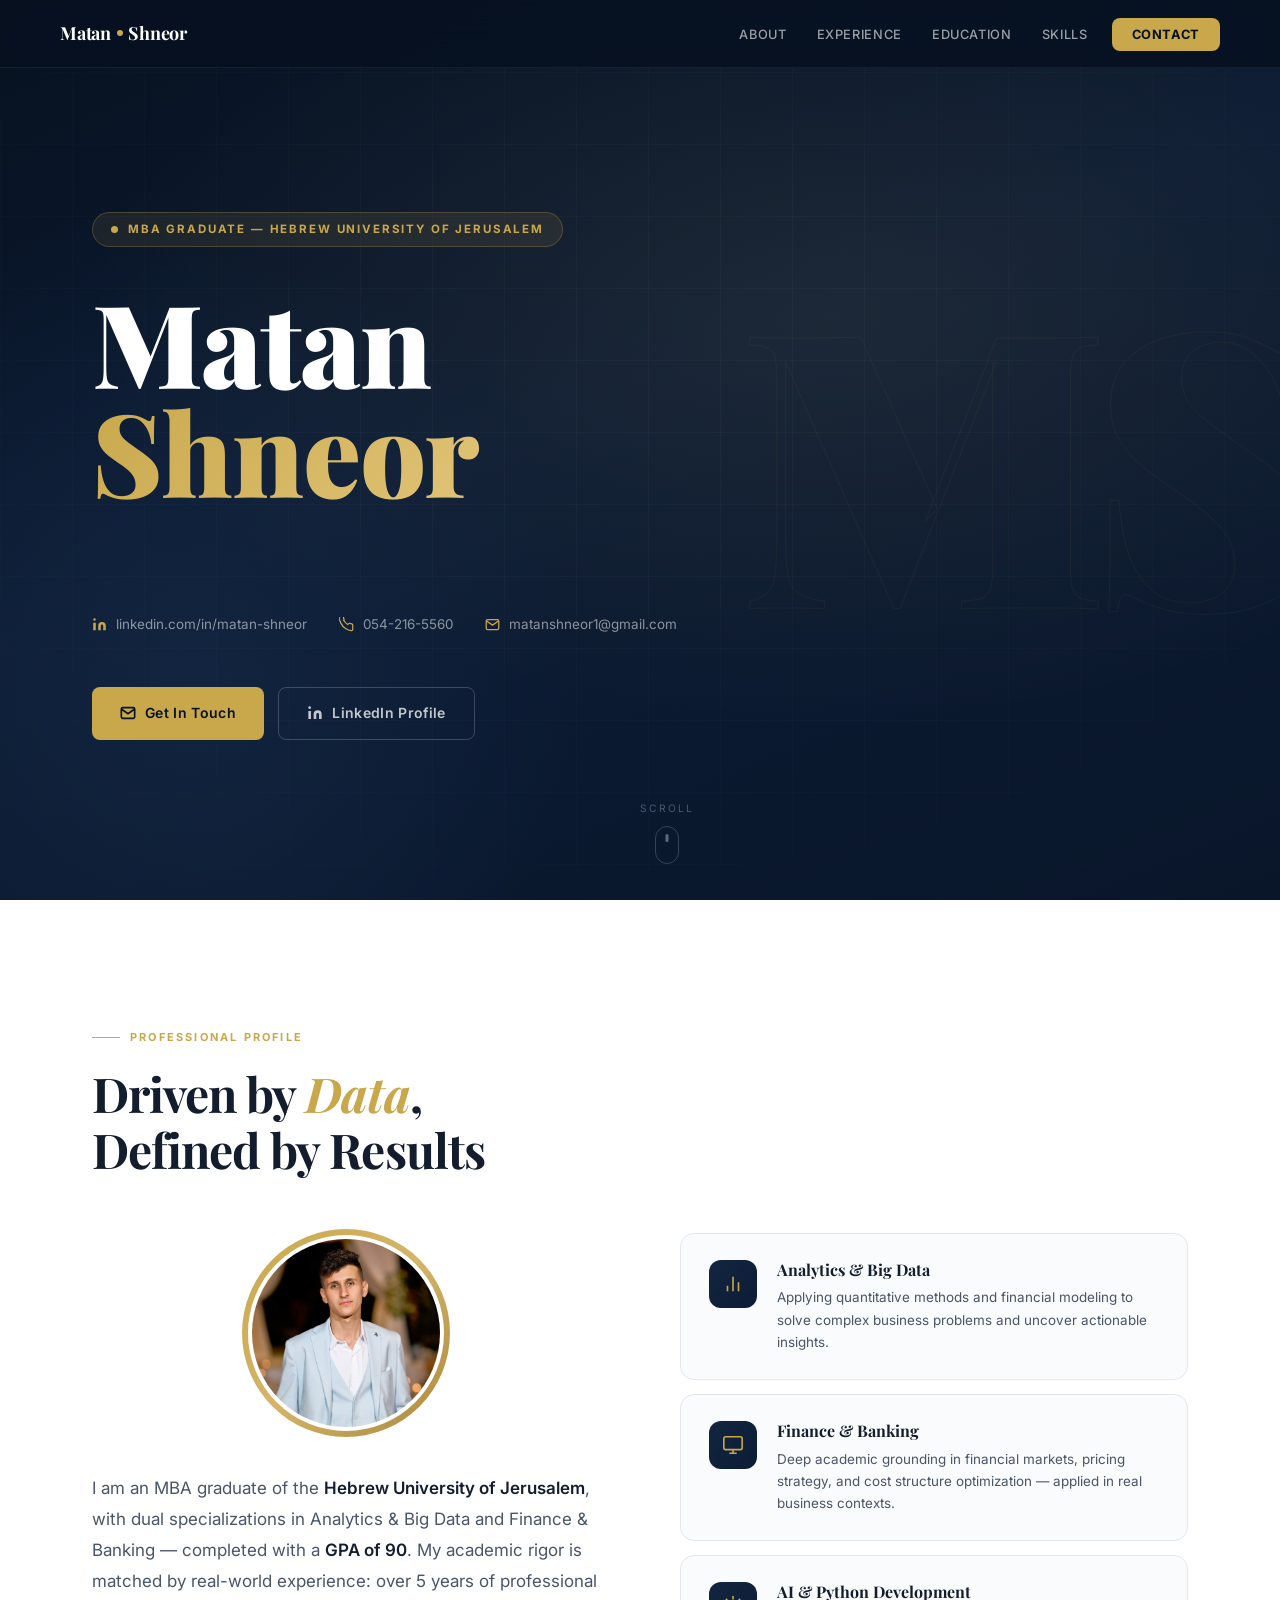
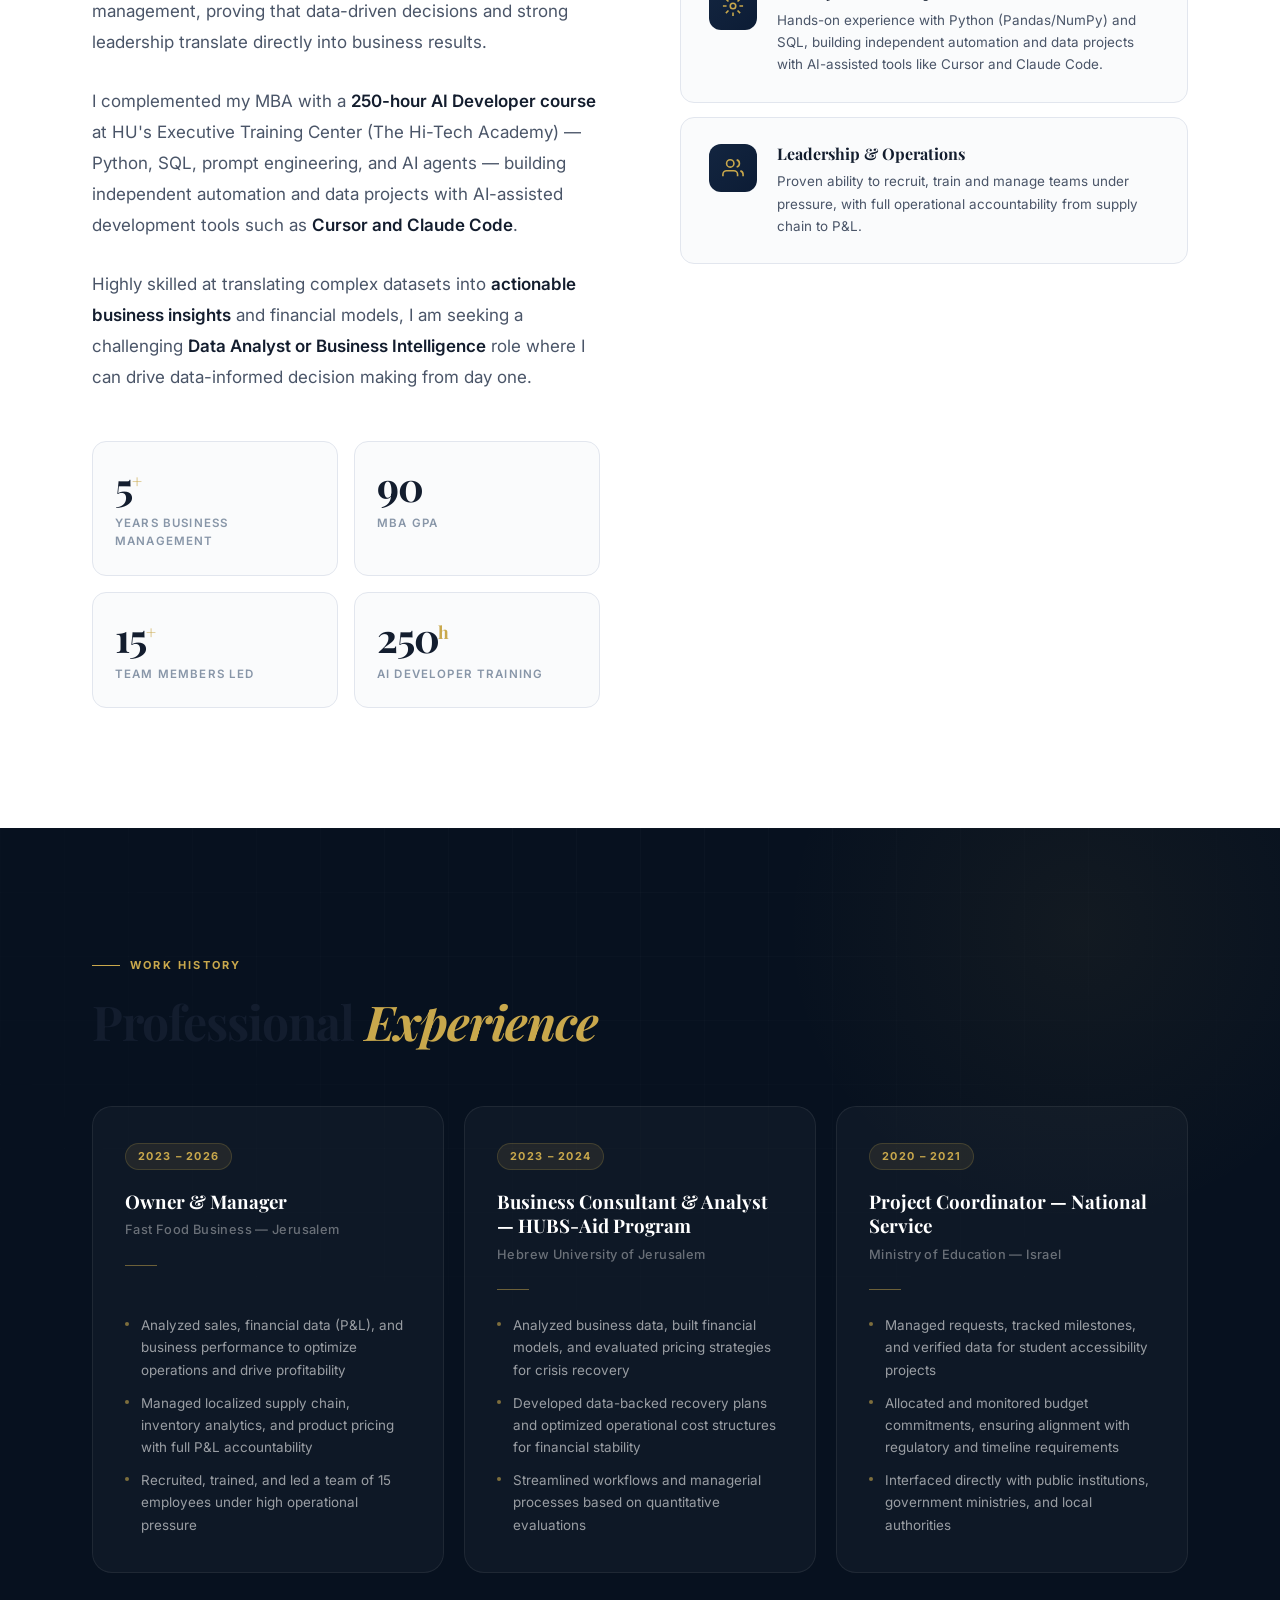
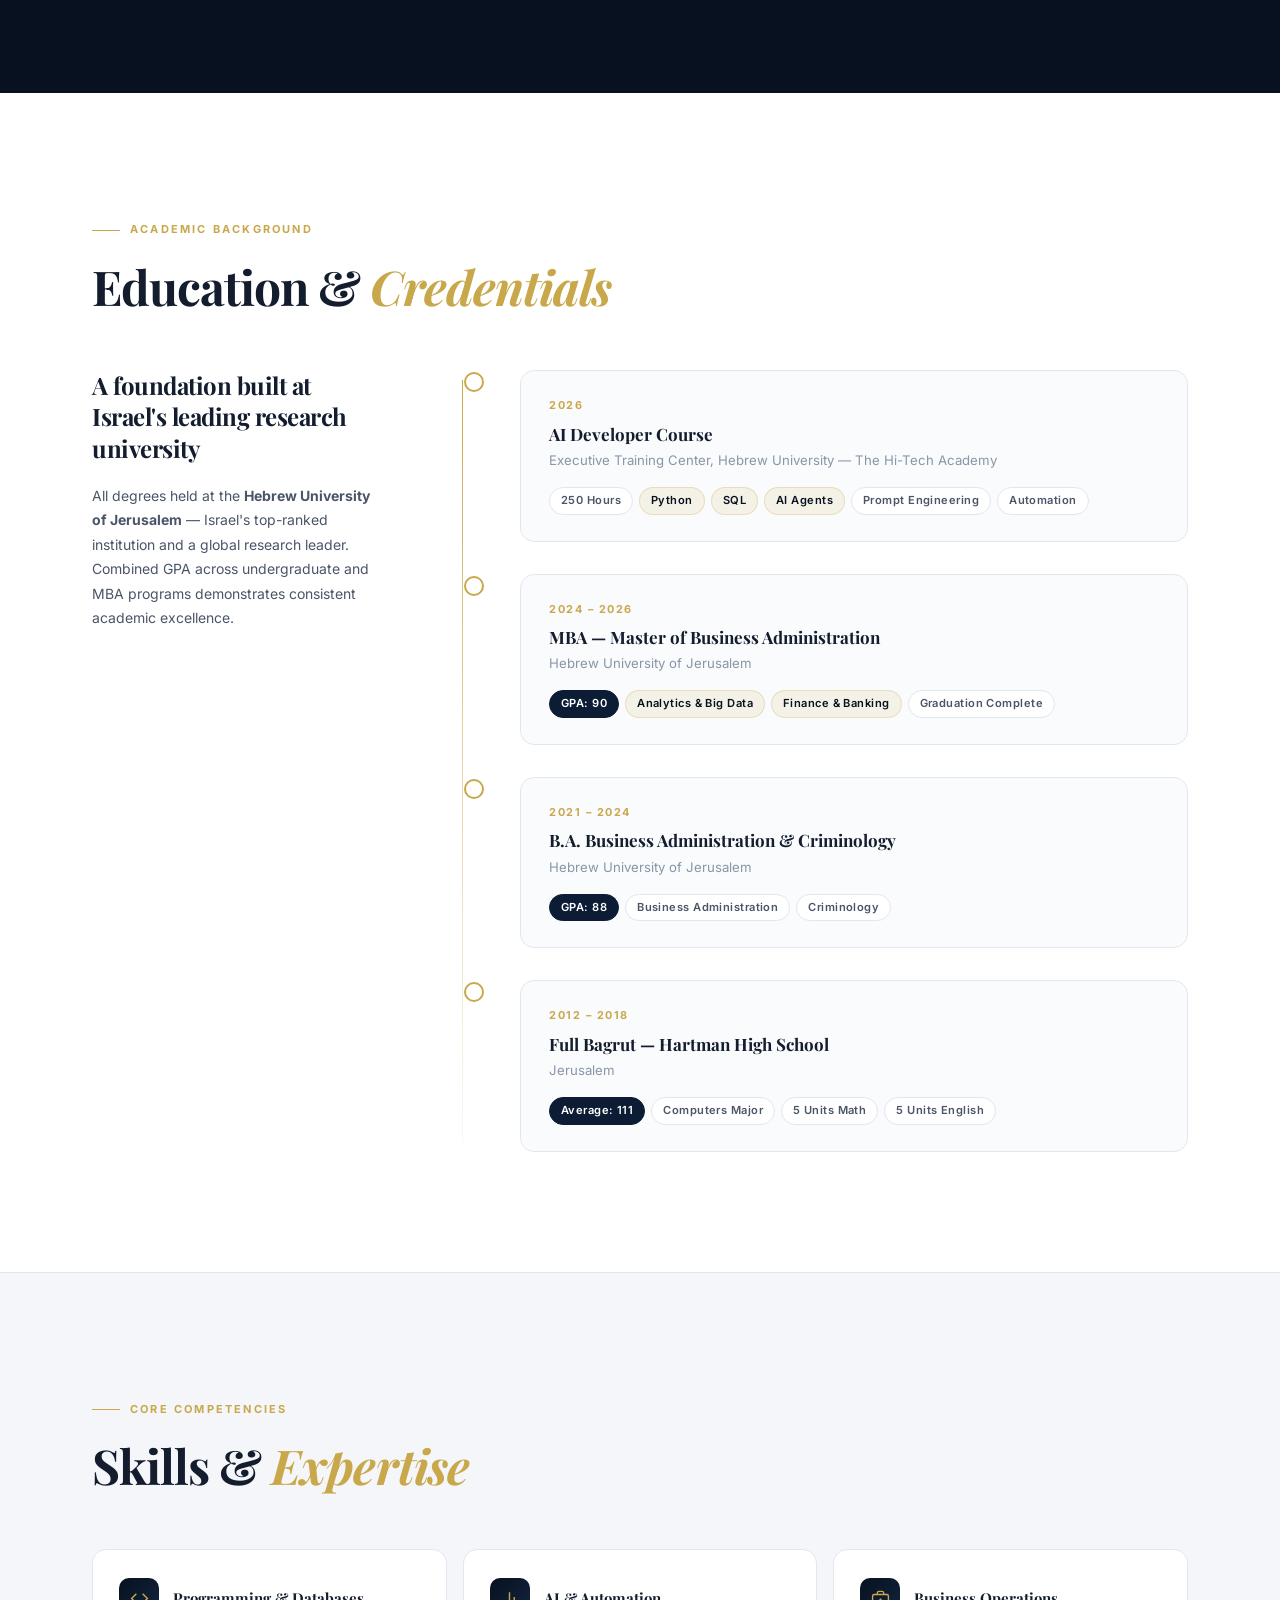
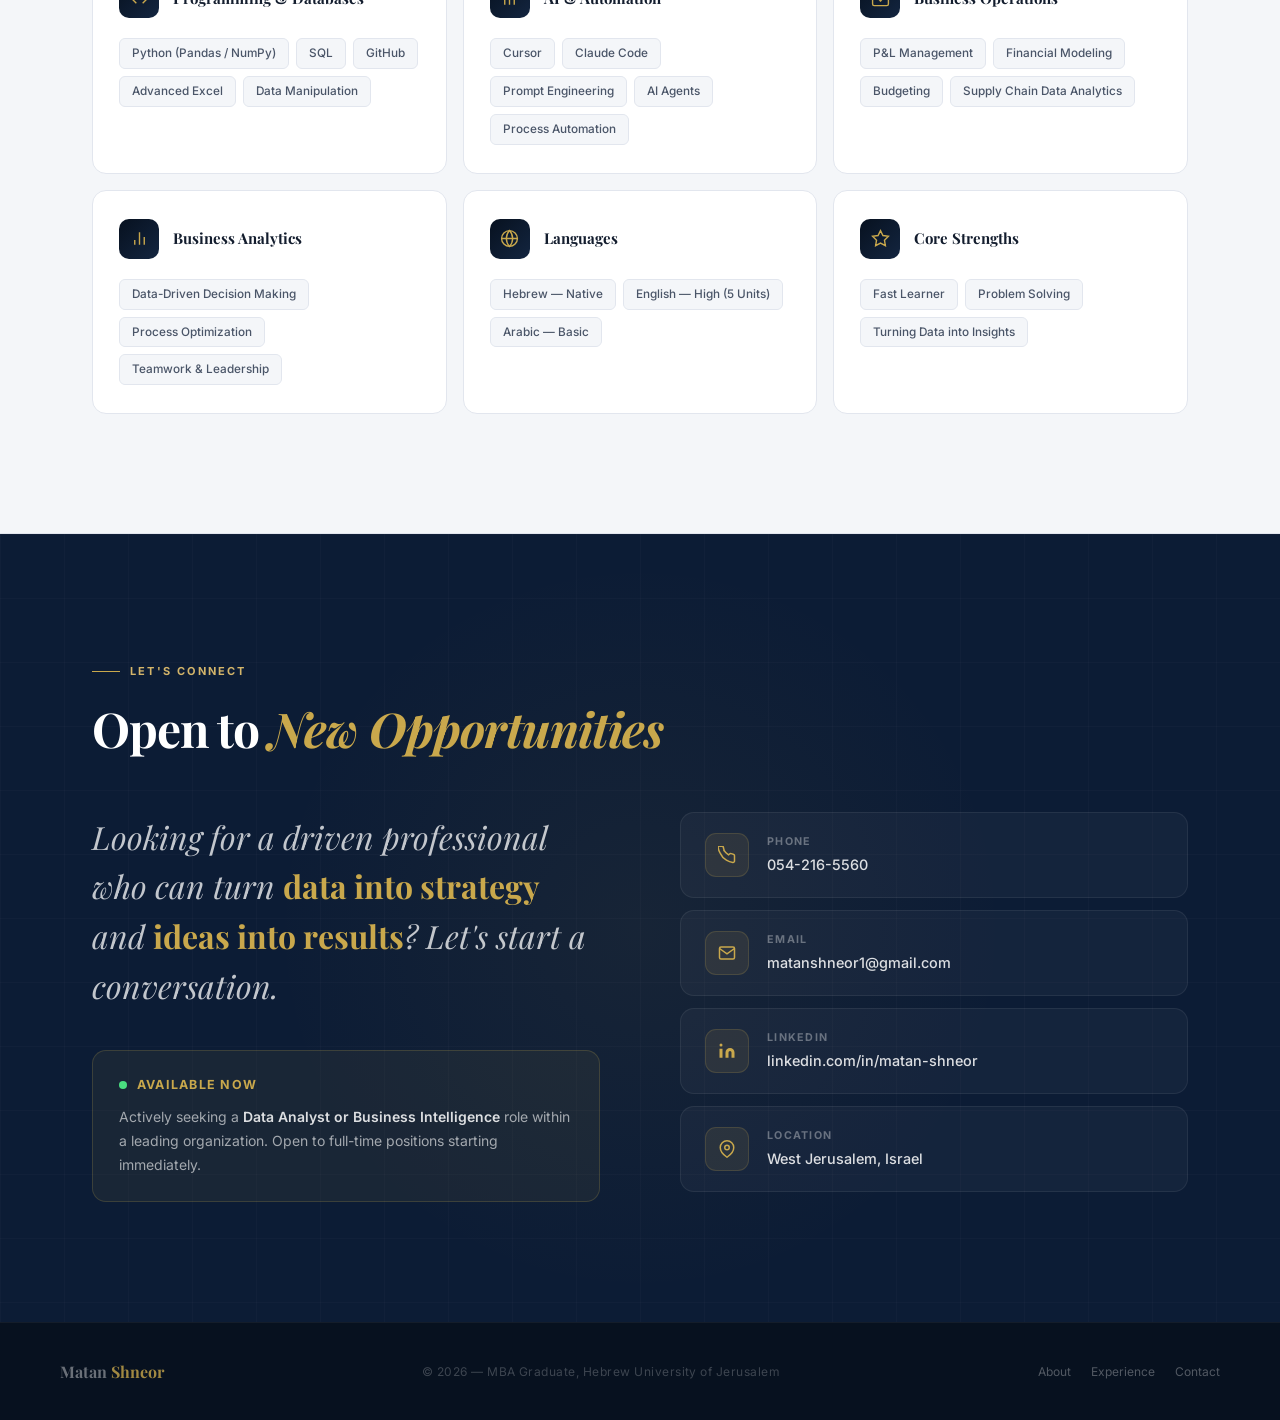
==== commit b0f8fbf9: "Update site content to July 2026 CV: MBA graduate, Data Analyst positioning - MBA Candidate -> MBA G" ====
--- a/index.html
+++ b/index.html
@@ -3,7 +3,7 @@
 <head>
   <meta charset="UTF-8" />
   <meta name="viewport" content="width=device-width, initial-scale=1.0" />
-  <title>Matan Shneor — MBA Candidate | Analytics, Finance</title>
+  <title>Matan Shneor — Data Analyst | MBA, Analytics &amp; Big Data</title>
   <link rel="preconnect" href="https://fonts.googleapis.com" />
   <link rel="preconnect" href="https://fonts.gstatic.com" crossorigin />
   <link href="https://fonts.googleapis.com/css2?family=Playfair+Display:ital,wght@0,400;0,500;0,700;0,900;1,400&family=Inter:wght@300;400;500;600;700&display=swap" rel="stylesheet" />
@@ -1416,7 +1416,7 @@
 
         <div class="hero-kicker" aria-label="Current status">
           <span class="hero-kicker-dot" aria-hidden="true"></span>
-          <span class="hero-kicker-text">MBA Candidate &mdash; Hebrew University of Jerusalem</span>
+          <span class="hero-kicker-text">MBA Graduate &mdash; Hebrew University of Jerusalem</span>
         </div>
 
         <h1 class="hero-name">
@@ -1425,10 +1425,10 @@
         </h1>
 
         <div class="hero-role-wrap" aria-label="Professional focus areas">
+          <p class="hero-role">Data Analyst &amp; <span class="hl">Business Intelligence</span></p>
           <p class="hero-role">Analytics &amp; <span class="hl">Big Data</span> Specialist</p>
           <p class="hero-role">Finance &amp; <span class="hl">Banking</span> Professional</p>
-          <p class="hero-role">Business Leader &amp; <span class="hl">Manager</span></p>
-          <p class="hero-role">MBA Candidate &mdash; <span class="hl">GPA 90</span></p>
+          <p class="hero-role">MBA Graduate &mdash; <span class="hl">GPA 90</span></p>
         </div>
 
         <div class="hero-meta">
@@ -1444,12 +1444,12 @@
             </svg>
             054-216-5560
           </a>
-          <a href="mailto:matan987matan987@gmail.com" class="hero-meta-item" aria-label="Email address">
+          <a href="mailto:matanshneor1@gmail.com" class="hero-meta-item" aria-label="Email address">
             <svg viewBox="0 0 24 24" fill="none" stroke="currentColor" stroke-width="2" width="15" height="15" aria-hidden="true">
               <path d="M4 4h16c1.1 0 2 .9 2 2v12c0 1.1-.9 2-2 2H4c-1.1 0-2-.9-2-2V6c0-1.1.9-2 2-2z"/>
               <polyline points="22,6 12,13 2,6"/>
             </svg>
-            matan987matan987@gmail.com
+            matanshneor1@gmail.com
           </a>
         </div>
 
@@ -1493,19 +1493,21 @@
             </div>
           </div>
           <p>
-            I am an MBA candidate at the <strong>Hebrew University of Jerusalem</strong>, specializing in
-            Analytics &amp; Big Data and Finance &amp; Banking &mdash; with a <strong>GPA of 90</strong>. My academic
-            rigor is matched by real-world experience: I have spent 5+ years proving that disciplined
-            management, data-driven decisions, and strong leadership translate directly into business results.
+            I am an MBA graduate of the <strong>Hebrew University of Jerusalem</strong>, with dual specializations
+            in Analytics &amp; Big Data and Finance &amp; Banking &mdash; completed with a <strong>GPA of 90</strong>.
+            My academic rigor is matched by real-world experience: over 5 years of professional management,
+            proving that data-driven decisions and strong leadership translate directly into business results.
           </p>
           <p>
-            Alongside my MBA, I am completing a <strong>250-hour AI Developer course</strong> at HU&apos;s Executive
-            Training Center, deepening my expertise in Python, SQL, AI Agents, and Automation &mdash; giving me a
-            rare bridge between boardroom strategy and technical execution.
+            I complemented my MBA with a <strong>250-hour AI Developer course</strong> at HU&apos;s Executive
+            Training Center (The Hi-Tech Academy) &mdash; Python, SQL, prompt engineering, and AI agents &mdash;
+            building independent automation and data projects with AI-assisted development tools such as
+            <strong>Cursor and Claude Code</strong>.
           </p>
           <p>
-            I am eager to join a <strong>leading company</strong> where I can combine academic knowledge with
-            hands-on experience in analytics, operations, or finance &mdash; and drive meaningful impact from day one.
+            Highly skilled at translating complex datasets into <strong>actionable business insights</strong> and
+            financial models, I am seeking a challenging <strong>Data Analyst or Business Intelligence</strong> role
+            where I can drive data-informed decision making from day one.
           </p>
 
           <div class="stats-row">
@@ -1563,7 +1565,7 @@
             </div>
             <div class="pillar-body">
               <h3 class="pillar-title">AI &amp; Python Development</h3>
-              <p class="pillar-text">Hands-on experience with Python (Pandas/NumPy), SQL, AI Agents, Prompt Engineering, and intelligent automation workflows.</p>
+              <p class="pillar-text">Hands-on experience with Python (Pandas/NumPy) and SQL, building independent automation and data projects with AI-assisted tools like Cursor and Claude Code.</p>
             </div>
           </div>
 
@@ -1598,27 +1600,25 @@
 
         <article class="exp-card">
           <span class="exp-period-badge">2023 &ndash; 2026</span>
-          <h3 class="exp-role">Owner &amp; General Manager</h3>
+          <h3 class="exp-role">Owner &amp; Manager</h3>
           <p class="exp-org">Fast Food Business &mdash; Jerusalem</p>
           <div class="exp-divider" aria-hidden="true"></div>
           <ul class="exp-bullets">
-            <li>Increased overall profitability through systematic improvements to ongoing operations and cost controls</li>
-            <li>Owned full operations and supply chain management end-to-end, from procurement to delivery</li>
-            <li>Recruited, trained, and managed a team of ~15 employees under significant operational pressure</li>
-            <li>Implemented process improvements that elevated service standards and team performance</li>
+            <li>Analyzed sales, financial data (P&amp;L), and business performance to optimize operations and drive profitability</li>
+            <li>Managed localized supply chain, inventory analytics, and product pricing with full P&amp;L accountability</li>
+            <li>Recruited, trained, and led a team of 15 employees under high operational pressure</li>
           </ul>
         </article>
 
         <article class="exp-card">
           <span class="exp-period-badge">2023 &ndash; 2024</span>
-          <h3 class="exp-role">Business Consultant &mdash; HUBS-Aid Program</h3>
+          <h3 class="exp-role">Business Consultant &amp; Analyst &mdash; HUBS-Aid Program</h3>
           <p class="exp-org">Hebrew University of Jerusalem</p>
           <div class="exp-divider" aria-hidden="true"></div>
           <ul class="exp-bullets">
-            <li>Provided business support to companies directly affected by the October 7th events</li>
-            <li>Built comprehensive business plans and restructured cost models for recovery and growth</li>
-            <li>Conducted data analysis, financial modeling, and designed evidence-based pricing strategies</li>
-            <li>Streamlined management and operational processes to restore business stability</li>
+            <li>Analyzed business data, built financial models, and evaluated pricing strategies for crisis recovery</li>
+            <li>Developed data-backed recovery plans and optimized operational cost structures for financial stability</li>
+            <li>Streamlined workflows and managerial processes based on quantitative evaluations</li>
           </ul>
         </article>
 
@@ -1628,10 +1628,9 @@
           <p class="exp-org">Ministry of Education &mdash; Israel</p>
           <div class="exp-divider" aria-hidden="true"></div>
           <ul class="exp-bullets">
-            <li>Managed building accessibility projects for students with acoustic disabilities across public institutions</li>
-            <li>Collaborated directly with heads of local authorities and public sector stakeholders</li>
-            <li>Issued and tracked budgetary commitments, ensuring projects were delivered on scope and schedule</li>
-            <li>Built cross-functional relationships with government and community interfaces</li>
+            <li>Managed requests, tracked milestones, and verified data for student accessibility projects</li>
+            <li>Allocated and monitored budget commitments, ensuring alignment with regulatory and timeline requirements</li>
+            <li>Interfaced directly with public institutions, government ministries, and local authorities</li>
           </ul>
         </article>
 
@@ -1663,11 +1662,11 @@
               <div class="timeline-dot"></div>
             </div>
             <div class="timeline-card">
-              <div class="timeline-year">2026 &ndash; Present</div>
+              <div class="timeline-year">2026</div>
               <h3 class="timeline-degree">AI Developer Course</h3>
-              <p class="timeline-school">Executive Training Center &mdash; Hebrew University of Jerusalem</p>
+              <p class="timeline-school">Executive Training Center, Hebrew University &mdash; The Hi-Tech Academy</p>
               <div class="badge-row">
-                <span class="badge badge-outline">~250 Hours</span>
+                <span class="badge badge-outline">250 Hours</span>
                 <span class="badge badge-gold">Python</span>
                 <span class="badge badge-gold">SQL</span>
                 <span class="badge badge-gold">AI Agents</span>
@@ -1682,13 +1681,14 @@
               <div class="timeline-dot"></div>
             </div>
             <div class="timeline-card">
-              <div class="timeline-year">2024 &ndash; Present</div>
+              <div class="timeline-year">2024 &ndash; 2026</div>
               <h3 class="timeline-degree">MBA &mdash; Master of Business Administration</h3>
               <p class="timeline-school">Hebrew University of Jerusalem</p>
               <div class="badge-row">
                 <span class="badge badge-navy">GPA: 90</span>
                 <span class="badge badge-gold">Analytics &amp; Big Data</span>
                 <span class="badge badge-gold">Finance &amp; Banking</span>
+                <span class="badge badge-outline">Graduation Complete</span>
               </div>
             </div>
           </div>
@@ -1743,20 +1743,18 @@
           <div class="skill-group-header">
             <div class="skill-icon" aria-hidden="true">
               <svg viewBox="0 0 24 24" fill="none" stroke="currentColor" stroke-width="1.75">
-                <rect x="2" y="7" width="20" height="14" rx="2"/>
-                <path d="M16 7V5a2 2 0 00-2-2h-4a2 2 0 00-2 2v2"/>
-                <line x1="12" y1="12" x2="12" y2="16"/>
-                <line x1="10" y1="14" x2="14" y2="14"/>
+                <polyline points="16 18 22 12 16 6"/>
+                <polyline points="8 6 2 12 8 18"/>
               </svg>
             </div>
-            <h3 class="skill-group-name">Business Management</h3>
+            <h3 class="skill-group-name">Programming &amp; Databases</h3>
           </div>
           <div class="skill-chips">
-            <span class="skill-chip">P&amp;L Management</span>
-            <span class="skill-chip">Purchasing</span>
-            <span class="skill-chip">Process Improvement</span>
-            <span class="skill-chip">Operations</span>
-            <span class="skill-chip">Supply Chain</span>
+            <span class="skill-chip">Python (Pandas / NumPy)</span>
+            <span class="skill-chip">SQL</span>
+            <span class="skill-chip">GitHub</span>
+            <span class="skill-chip">Advanced Excel</span>
+            <span class="skill-chip">Data Manipulation</span>
           </div>
         </div>
 
@@ -1767,14 +1765,14 @@
                 <path d="M18 20V10M12 20V4M6 20v-6"/>
               </svg>
             </div>
-            <h3 class="skill-group-name">Analytics &amp; Finance</h3>
+            <h3 class="skill-group-name">AI &amp; Automation</h3>
           </div>
           <div class="skill-chips">
-            <span class="skill-chip">Data Analysis</span>
-            <span class="skill-chip">Financial Modeling</span>
-            <span class="skill-chip">Big Data</span>
-            <span class="skill-chip">Pricing Strategy</span>
-            <span class="skill-chip">Cost Structures</span>
+            <span class="skill-chip">Cursor</span>
+            <span class="skill-chip">Claude Code</span>
+            <span class="skill-chip">Prompt Engineering</span>
+            <span class="skill-chip">AI Agents</span>
+            <span class="skill-chip">Process Automation</span>
           </div>
         </div>
 
@@ -1782,19 +1780,19 @@
           <div class="skill-group-header">
             <div class="skill-icon" aria-hidden="true">
               <svg viewBox="0 0 24 24" fill="none" stroke="currentColor" stroke-width="1.75">
-                <polyline points="16 18 22 12 16 6"/>
-                <polyline points="8 6 2 12 8 18"/>
+                <rect x="2" y="7" width="20" height="14" rx="2"/>
+                <path d="M16 7V5a2 2 0 00-2-2h-4a2 2 0 00-2 2v2"/>
+                <line x1="12" y1="12" x2="12" y2="16"/>
+                <line x1="10" y1="14" x2="14" y2="14"/>
               </svg>
             </div>
-            <h3 class="skill-group-name">Technical Skills</h3>
+            <h3 class="skill-group-name">Business Operations</h3>
           </div>
           <div class="skill-chips">
-            <span class="skill-chip">Python</span>
-            <span class="skill-chip">Pandas / NumPy</span>
-            <span class="skill-chip">SQL</span>
-            <span class="skill-chip">Excel (Advanced)</span>
-            <span class="skill-chip">AI Tools</span>
-            <span class="skill-chip">Prompt Engineering</span>
+            <span class="skill-chip">P&amp;L Management</span>
+            <span class="skill-chip">Financial Modeling</span>
+            <span class="skill-chip">Budgeting</span>
+            <span class="skill-chip">Supply Chain Data Analytics</span>
           </div>
         </div>
 
@@ -1802,18 +1800,15 @@
           <div class="skill-group-header">
             <div class="skill-icon" aria-hidden="true">
               <svg viewBox="0 0 24 24" fill="none" stroke="currentColor" stroke-width="1.75">
-                <path d="M17 21v-2a4 4 0 00-4-4H5a4 4 0 00-4 4v2"/>
-                <circle cx="9" cy="7" r="4"/>
-                <path d="M23 21v-2a4 4 0 00-3-3.87M16 3.13a4 4 0 010 7.75"/>
+                <path d="M18 20V10M12 20V4M6 20v-6"/>
               </svg>
             </div>
-            <h3 class="skill-group-name">Leadership</h3>
+            <h3 class="skill-group-name">Business Analytics</h3>
           </div>
           <div class="skill-chips">
-            <span class="skill-chip">Team Management</span>
-            <span class="skill-chip">Recruiting &amp; Training</span>
-            <span class="skill-chip">Government Interfaces</span>
-            <span class="skill-chip">Stakeholder Mgmt</span>
+            <span class="skill-chip">Data-Driven Decision Making</span>
+            <span class="skill-chip">Process Optimization</span>
+            <span class="skill-chip">Teamwork &amp; Leadership</span>
           </div>
         </div>
 
@@ -1842,14 +1837,12 @@
                 <polygon points="12 2 15.09 8.26 22 9.27 17 14.14 18.18 21.02 12 17.77 5.82 21.02 7 14.14 2 9.27 8.91 8.26 12 2"/>
               </svg>
             </div>
-            <h3 class="skill-group-name">Soft Skills</h3>
+            <h3 class="skill-group-name">Core Strengths</h3>
           </div>
           <div class="skill-chips">
-            <span class="skill-chip">Self-Learning</span>
-            <span class="skill-chip">Time Management</span>
-            <span class="skill-chip">Interpersonal Comm.</span>
+            <span class="skill-chip">Fast Learner</span>
             <span class="skill-chip">Problem Solving</span>
-            <span class="skill-chip">Adaptability</span>
+            <span class="skill-chip">Turning Data into Insights</span>
           </div>
         </div>
 
@@ -1883,7 +1876,7 @@
               Available Now
             </div>
             <p class="avail-body">
-              Actively seeking roles in <strong>analytics, finance, or business strategy</strong>
+              Actively seeking a <strong>Data Analyst or Business Intelligence</strong> role
               within a leading organization. Open to full-time positions starting immediately.
             </p>
           </div>
@@ -1902,7 +1895,7 @@
             </div>
           </a>
 
-          <a href="mailto:matan987matan987@gmail.com" class="contact-item">
+          <a href="mailto:matanshneor1@gmail.com" class="contact-item">
             <div class="contact-icon" aria-hidden="true">
               <svg viewBox="0 0 24 24" fill="none" stroke="currentColor" stroke-width="2">
                 <path d="M4 4h16c1.1 0 2 .9 2 2v12c0 1.1-.9 2-2 2H4c-1.1 0-2-.9-2-2V6c0-1.1.9-2 2-2z"/>
@@ -1911,7 +1904,7 @@
             </div>
             <div>
               <div class="contact-label">Email</div>
-              <div class="contact-value">matan987matan987@gmail.com</div>
+              <div class="contact-value">matanshneor1@gmail.com</div>
             </div>
           </a>
 
@@ -1948,7 +1941,7 @@
   <footer>
     <div class="footer-inner">
       <div class="footer-brand">Matan <span>Shneor</span></div>
-      <p class="footer-note">&copy; 2026 &mdash; MBA Candidate, Hebrew University of Jerusalem</p>
+      <p class="footer-note">&copy; 2026 &mdash; MBA Graduate, Hebrew University of Jerusalem</p>
       <div class="footer-links">
         <a href="#about">About</a>
         <a href="#experience">Experience</a>
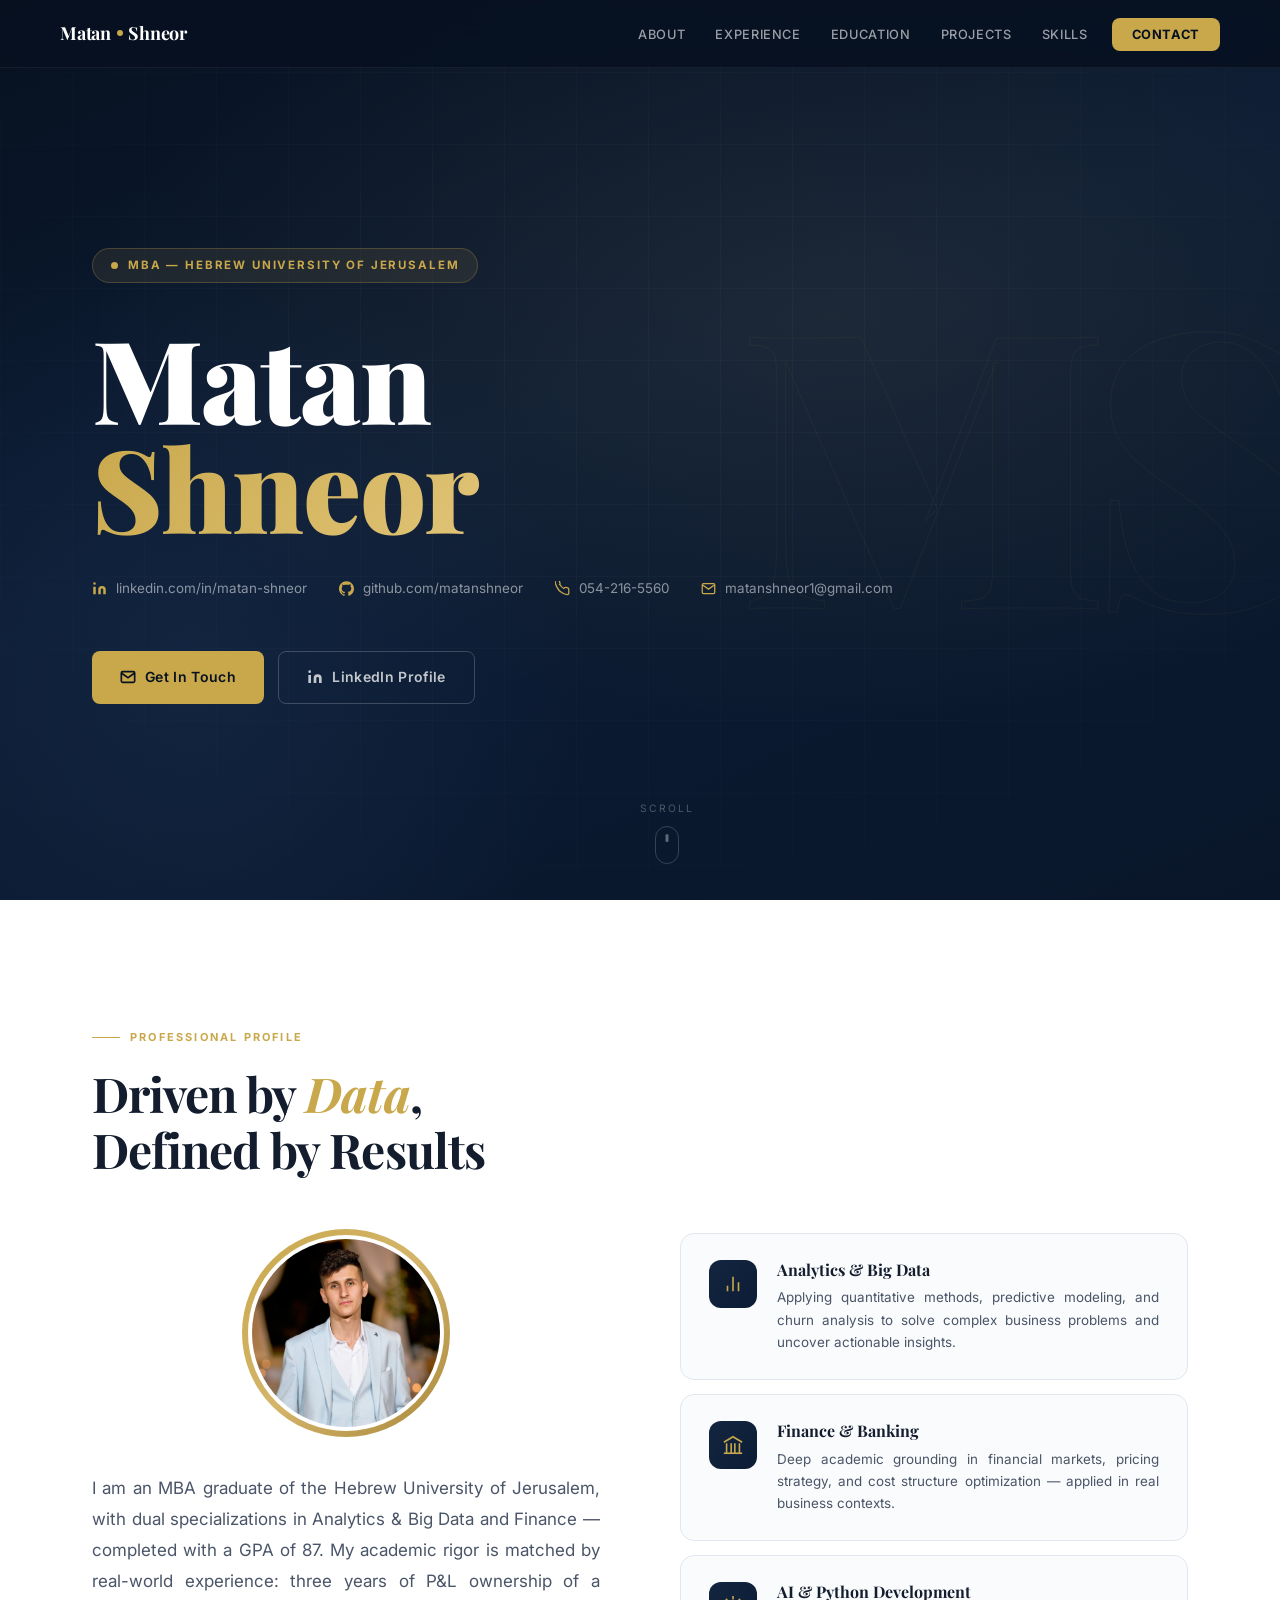
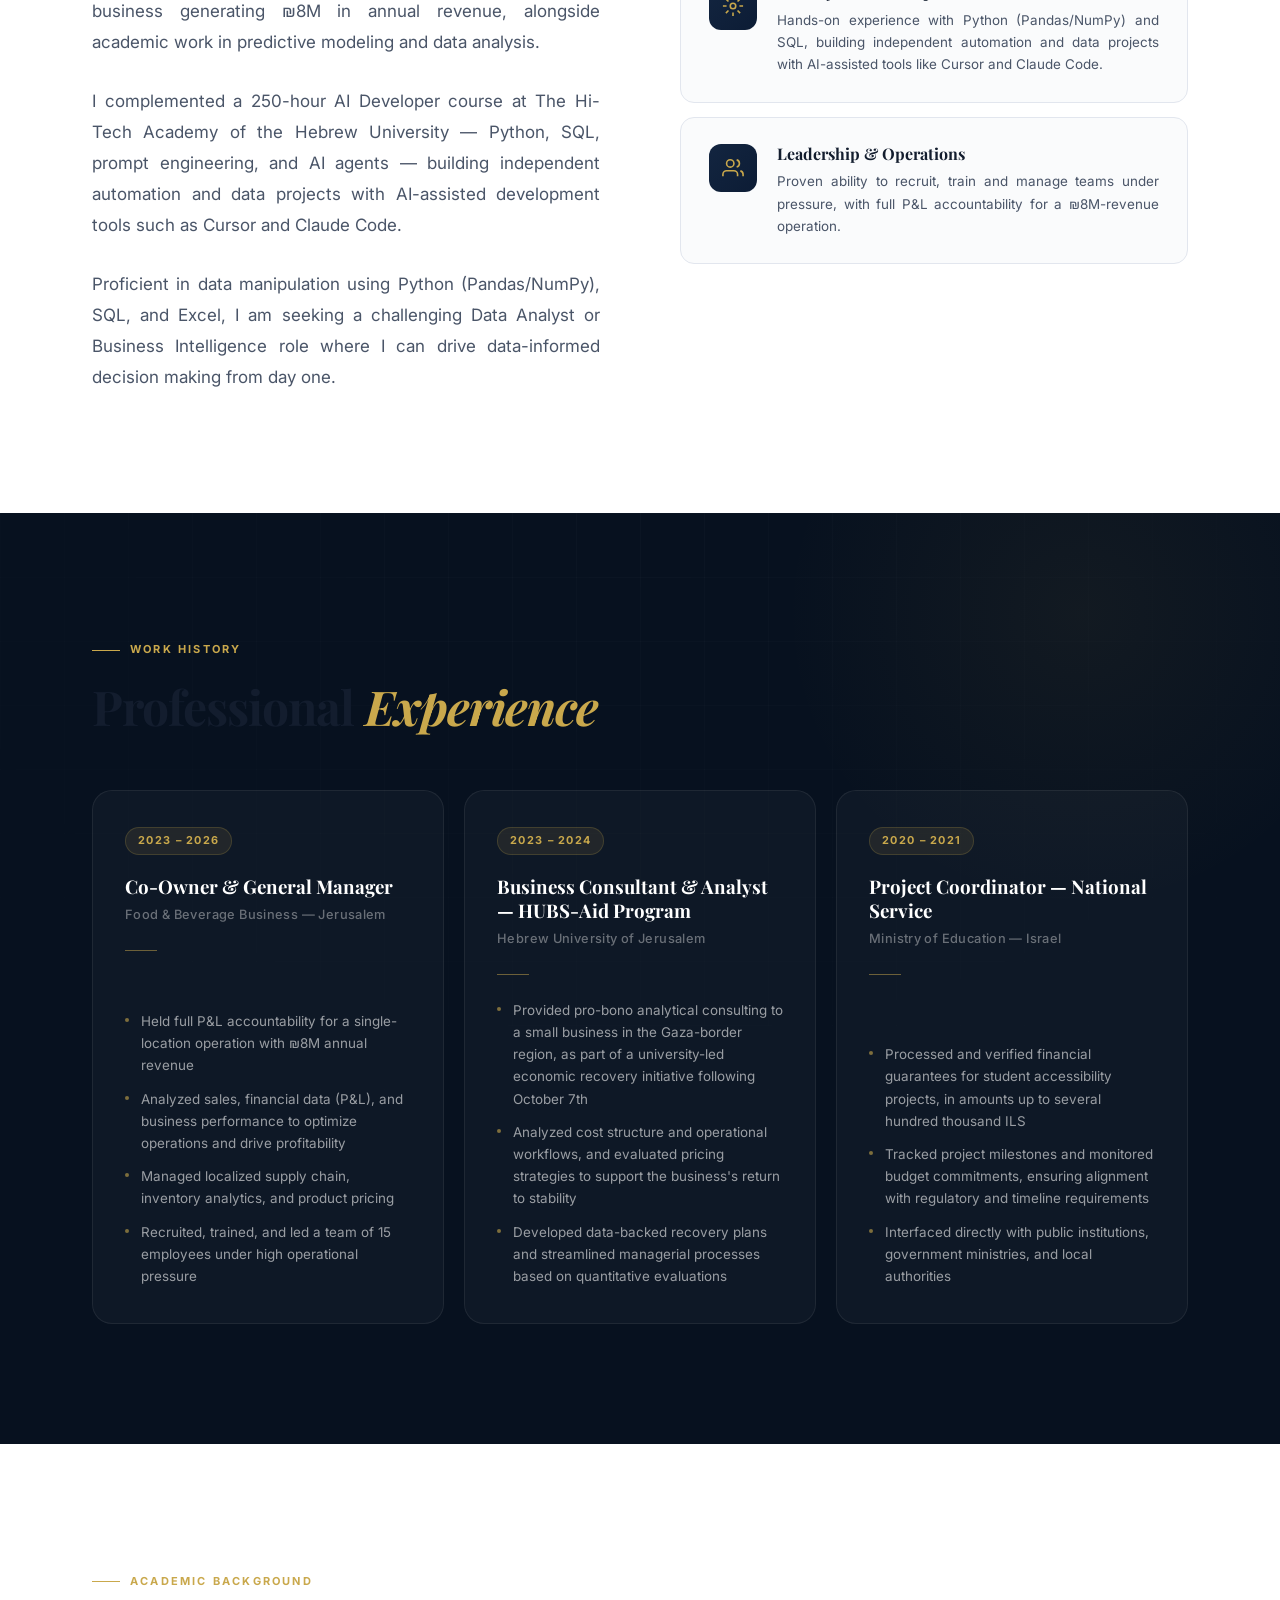
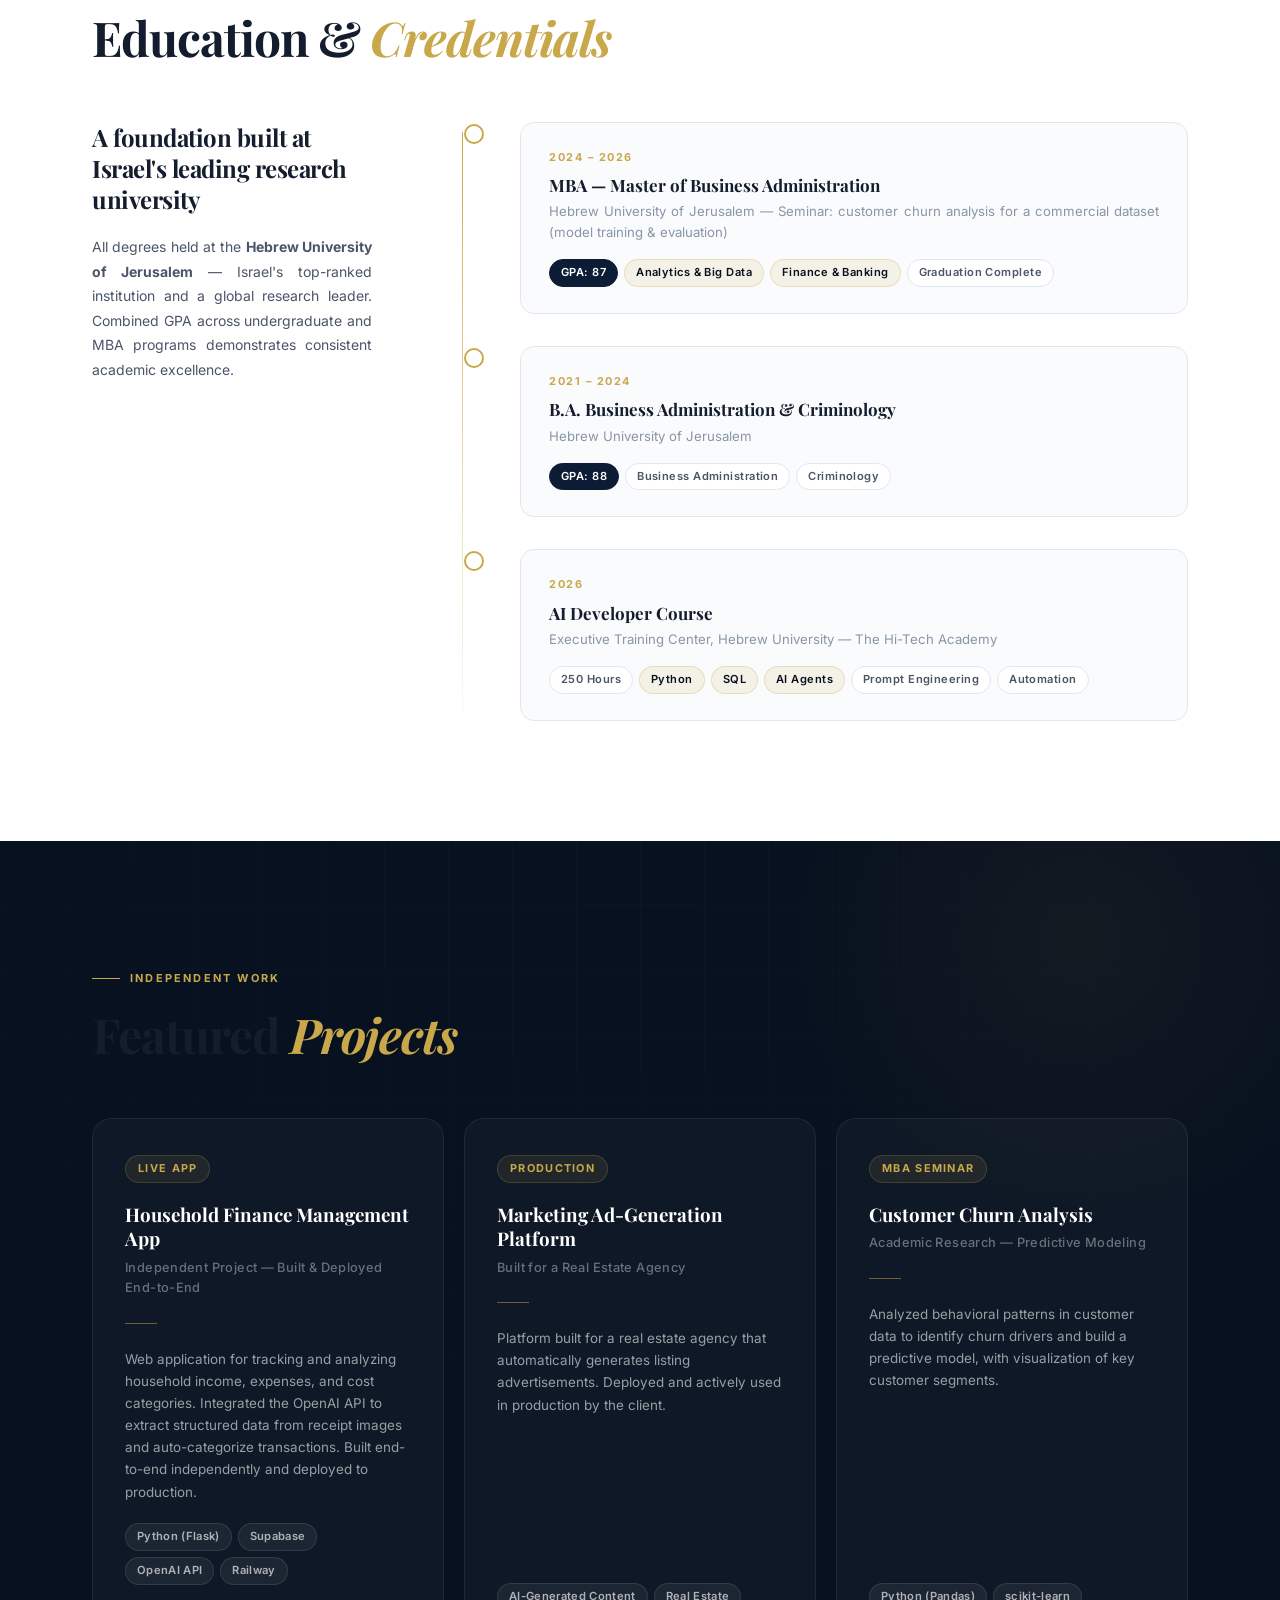
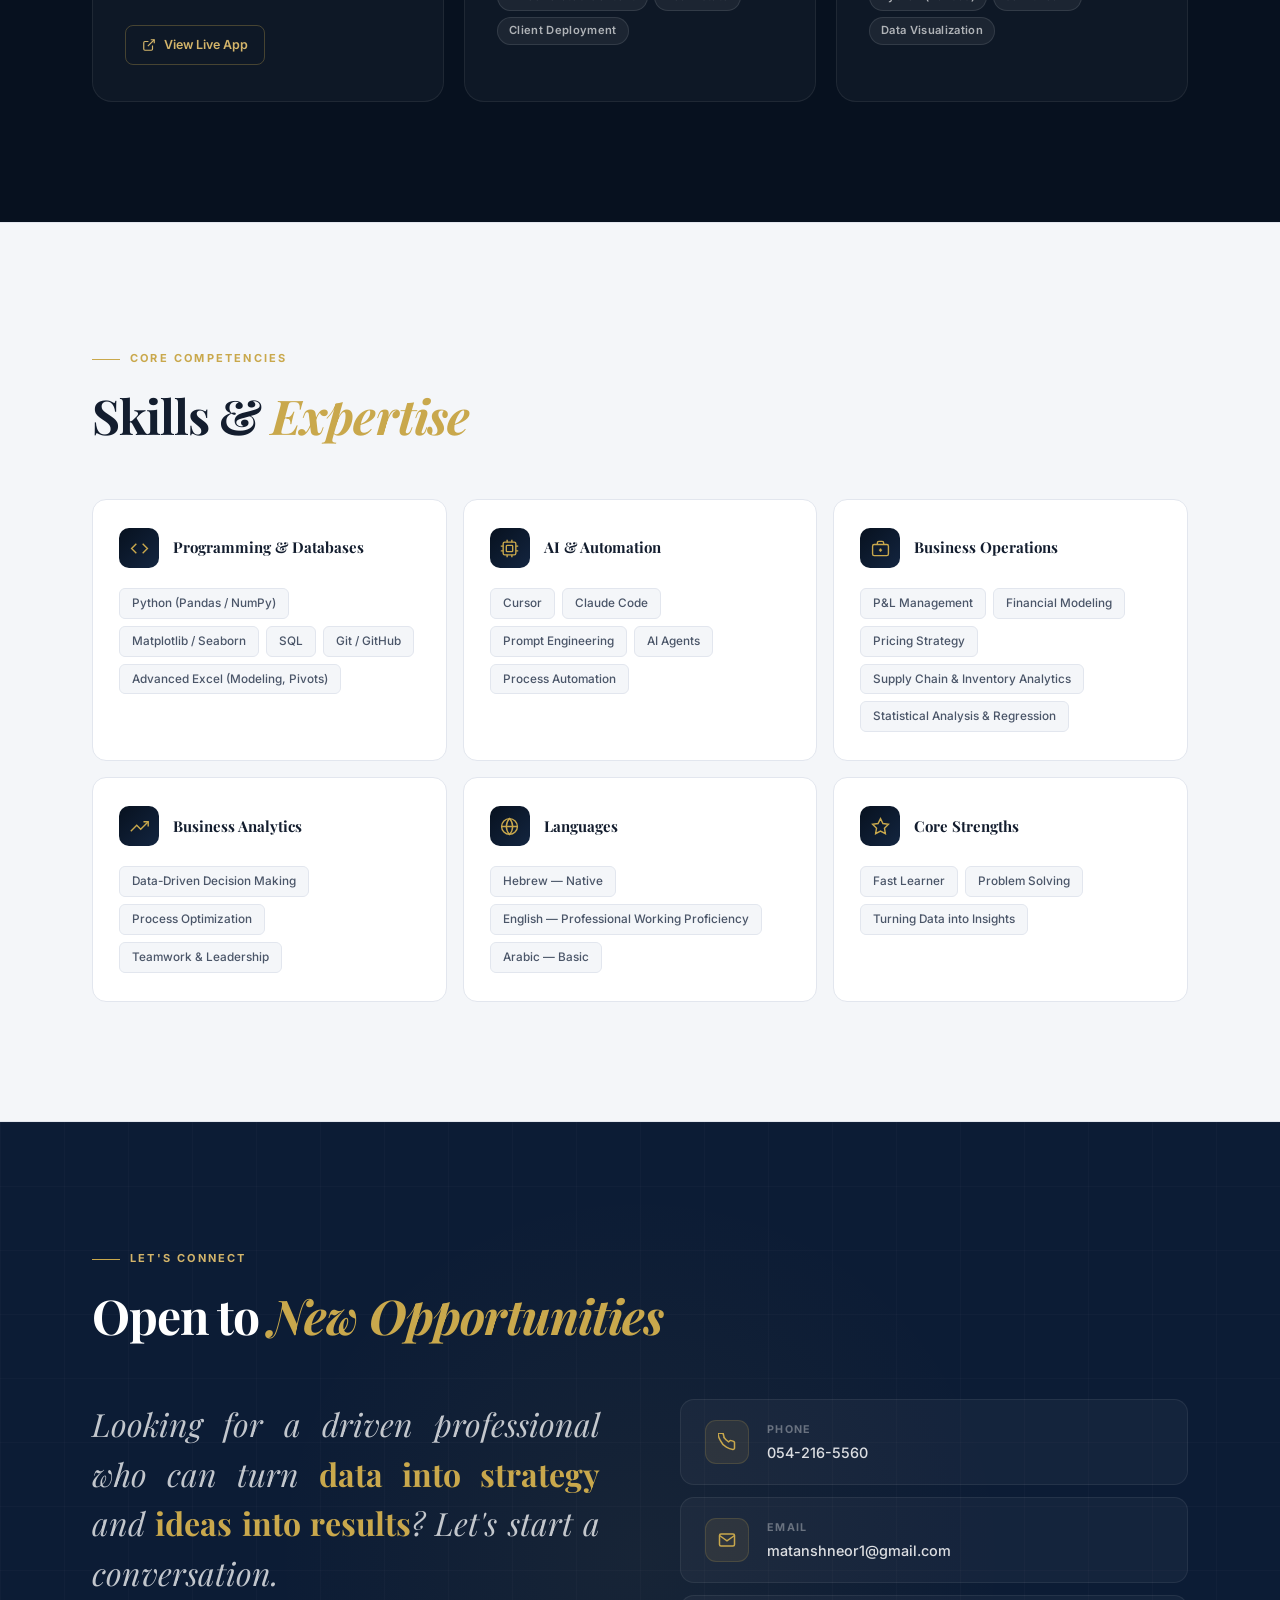
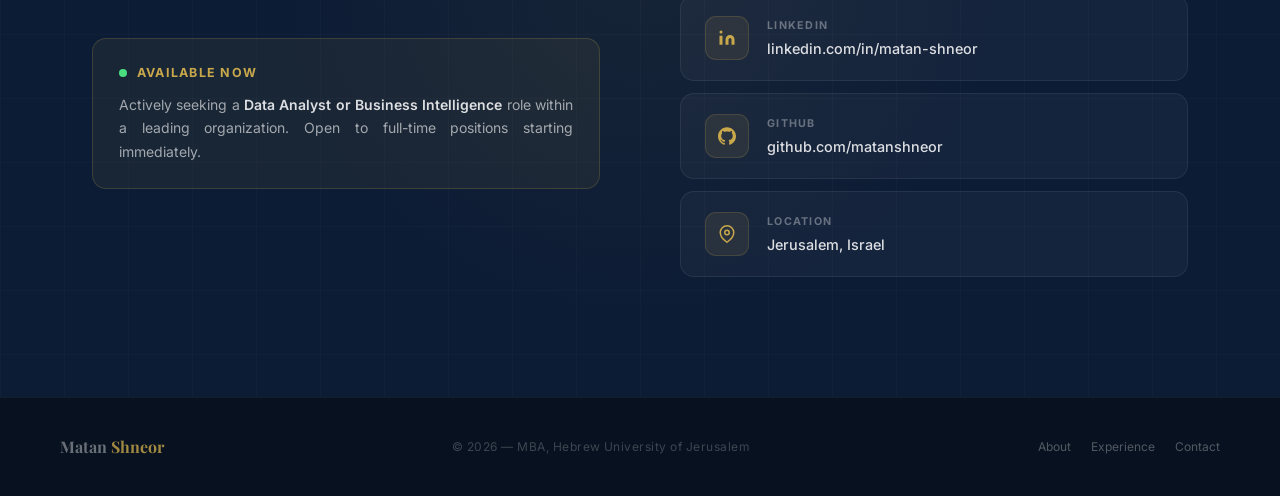
==== commit 6977a0a1: "Refresh site content per latest CV: add Projects section, fix GPA/revenue figures, and polish visual" ====
--- a/index.html
+++ b/index.html
@@ -4,6 +4,16 @@
   <meta charset="UTF-8" />
   <meta name="viewport" content="width=device-width, initial-scale=1.0" />
   <title>Matan Shneor — Data Analyst | MBA, Analytics &amp; Big Data</title>
+  <meta name="description" content="Matan Shneor — MBA graduate of the Hebrew University of Jerusalem (Analytics &amp; Big Data, Finance &amp; Banking) with hands-on experience in Python, SQL and AI-assisted development, seeking a Data Analyst or Business Intelligence role." />
+  <meta property="og:type" content="profile" />
+  <meta property="og:title" content="Matan Shneor — Data Analyst | MBA, Analytics &amp; Big Data" />
+  <meta property="og:description" content="MBA graduate of the Hebrew University of Jerusalem with hands-on experience in Python, SQL and AI-assisted development, seeking a Data Analyst or Business Intelligence role." />
+  <meta property="og:image" content="images/profile.jpg" />
+  <meta name="twitter:card" content="summary" />
+  <meta name="twitter:title" content="Matan Shneor — Data Analyst | MBA, Analytics &amp; Big Data" />
+  <meta name="twitter:description" content="MBA graduate of the Hebrew University of Jerusalem with hands-on experience in Python, SQL and AI-assisted development, seeking a Data Analyst or Business Intelligence role." />
+  <meta name="twitter:image" content="images/profile.jpg" />
+  <link rel="icon" href="data:image/svg+xml,%3Csvg xmlns='http://www.w3.org/2000/svg' viewBox='0 0 100 100'%3E%3Crect width='100' height='100' rx='20' fill='%2307111F'/%3E%3Ctext x='50' y='69' font-family='Georgia,serif' font-size='54' font-weight='700' fill='%23C9A84C' text-anchor='middle'%3EM%3C/text%3E%3C/svg%3E" />
   <link rel="preconnect" href="https://fonts.googleapis.com" />
   <link rel="preconnect" href="https://fonts.gstatic.com" crossorigin />
   <link href="https://fonts.googleapis.com/css2?family=Playfair+Display:ital,wght@0,400;0,500;0,700;0,900;1,400&family=Inter:wght@300;400;500;600;700&display=swap" rel="stylesheet" />
@@ -413,49 +423,14 @@
       background-clip: text;
     }
 
-    /* Subtitle cycling — accessible, stable-height */
-    .hero-role-wrap {
-      height: 36px;
-      overflow: hidden;
-      margin-bottom: 36px;
-      opacity: 0;
-      animation: fadeUp 0.8s 0.40s var(--ease-out) forwards;
-    }
-    .hero-role {
-      display: flex;
-      align-items: center;
-      gap: 10px;
-      font-family: var(--font-body);
-      font-size: clamp(0.95rem, 2vw, 1.15rem);
-      font-weight: 400;
-      color: rgba(255,255,255,0.65);
-      height: 36px;
-      position: absolute;
-      opacity: 0;
-      transform: translateY(16px);
-      white-space: nowrap;
-    }
-    .hero-role::before {
-      content: '';
-      display: block;
-      width: 20px;
-      height: 1px;
-      background: var(--gold);
-      flex-shrink: 0;
-    }
-    .hero-role .hl { color: var(--gold-bright); font-weight: 600; }
-    .hero-role:nth-child(1) { animation: cycleItem 16s 0.6s infinite; }
-    .hero-role:nth-child(2) { animation: cycleItem 16s 4.6s infinite; }
-    .hero-role:nth-child(3) { animation: cycleItem 16s 8.6s infinite; }
-    .hero-role:nth-child(4) { animation: cycleItem 16s 12.6s infinite; }
-
     .hero-meta {
       display: flex;
       flex-wrap: wrap;
       gap: 20px 32px;
       margin-bottom: 52px;
+      margin-top: 36px;
       opacity: 0;
-      animation: fadeUp 0.8s 0.52s var(--ease-out) forwards;
+      animation: fadeUp 0.8s 0.40s var(--ease-out) forwards;
     }
     .hero-meta-item {
       display: flex;
@@ -619,68 +594,9 @@
       line-height: 1.82;
       color: var(--text-secondary);
       margin-bottom: 28px;
-    }
-    .about-body p strong {
-      color: var(--text-primary);
-      font-weight: 600;
+      text-align: justify;
     }
     .about-body p:last-of-type { margin-bottom: 0; }
-
-    .stats-row {
-      display: grid;
-      grid-template-columns: repeat(2, 1fr);
-      gap: 16px;
-      margin-top: 48px;
-    }
-    .stat-tile {
-      background: var(--surface-0);
-      border: 1px solid var(--border-light);
-      border-radius: var(--radius-md);
-      padding: 24px 22px;
-      position: relative;
-      overflow: hidden;
-      transition: border-color var(--duration-base) var(--ease-out),
-                  box-shadow var(--duration-base) var(--ease-out),
-                  transform var(--duration-base) var(--ease-out);
-    }
-    .stat-tile::after {
-      content: '';
-      position: absolute;
-      bottom: 0; left: 0; right: 0;
-      height: 2px;
-      background: linear-gradient(90deg, var(--gold), var(--gold-bright));
-      transform: scaleX(0);
-      transform-origin: left;
-      transition: transform var(--duration-slow) var(--ease-out);
-    }
-    .stat-tile:hover {
-      border-color: var(--gold-border);
-      box-shadow: var(--shadow-sm);
-      transform: translateY(-3px);
-    }
-    .stat-tile:hover::after { transform: scaleX(1); }
-    .stat-value {
-      font-family: var(--font-head);
-      font-size: 2.5rem;
-      font-weight: 700;
-      color: var(--text-primary);
-      line-height: 1;
-      margin-bottom: 8px;
-      letter-spacing: -0.03em;
-    }
-    .stat-value sup {
-      font-size: 1.1rem;
-      color: var(--gold);
-      vertical-align: super;
-      line-height: 0;
-    }
-    .stat-label {
-      font-size: 0.72rem;
-      font-weight: 600;
-      letter-spacing: 0.1em;
-      text-transform: uppercase;
-      color: var(--text-tertiary);
-    }
 
     /* Right column: pillar cards */
     .pillars {
@@ -745,6 +661,7 @@
       font-size: 0.84rem;
       color: var(--text-secondary);
       line-height: 1.65;
+      text-align: justify;
     }
 
     /* ─── Section: Experience ────────────────────────────────────────── */
@@ -919,6 +836,7 @@
       font-size: 0.875rem;
       color: var(--text-secondary);
       line-height: 1.75;
+      text-align: justify;
     }
 
     .timeline {
@@ -997,6 +915,7 @@
       font-size: 0.825rem;
       color: var(--text-tertiary);
       margin-bottom: 16px;
+      text-align: justify;
     }
     .badge-row {
       display: flex;
@@ -1026,6 +945,65 @@
       background: var(--navy-mid);
       border: 1px solid var(--navy-mid);
     }
+
+    /* ─── Section: Projects ──────────────────────────────────────────── */
+    #projects {
+      padding: 120px 0;
+      background: var(--navy);
+      position: relative;
+      overflow: hidden;
+    }
+    .proj-tags {
+      display: flex;
+      flex-wrap: wrap;
+      gap: 6px;
+      margin-bottom: 20px;
+      position: relative;
+      z-index: 1;
+    }
+    .proj-tag {
+      font-size: 0.7rem;
+      font-weight: 600;
+      letter-spacing: 0.03em;
+      color: rgba(255,255,255,0.65);
+      background: rgba(255,255,255,0.06);
+      border: 1px solid rgba(255,255,255,0.1);
+      border-radius: 100px;
+      padding: 4px 11px;
+    }
+    .proj-desc {
+      font-size: 0.84rem;
+      color: rgba(255,255,255,0.58);
+      line-height: 1.65;
+      margin-bottom: 20px;
+      position: relative;
+      z-index: 1;
+      transition: color var(--duration-base) var(--ease-out);
+    }
+    .proj-tags { margin-top: auto; }
+    .exp-card:hover .proj-desc { color: rgba(255,255,255,0.72); }
+    .proj-link {
+      margin-top: 20px;
+      align-self: flex-start;
+      display: inline-flex;
+      align-items: center;
+      gap: 8px;
+      font-size: 0.78rem;
+      font-weight: 600;
+      color: var(--gold-bright);
+      border: 1px solid rgba(201,168,76,0.3);
+      border-radius: var(--radius-sm);
+      padding: 9px 16px;
+      transition: all var(--duration-base) var(--ease-out);
+      position: relative;
+      z-index: 1;
+    }
+    .proj-link:hover {
+      background: rgba(201,168,76,0.12);
+      border-color: rgba(201,168,76,0.5);
+      transform: translateY(-2px);
+    }
+    .proj-link svg { width: 14px; height: 14px; flex-shrink: 0; }
 
     /* ─── Section: Skills ────────────────────────────────────────────── */
     #skills {
@@ -1173,6 +1151,7 @@
       font-style: italic;
       color: rgba(255,255,255,0.75);
       line-height: 1.55;
+      text-align: justify;
       margin-bottom: 40px;
     }
     .contact-headline strong {
@@ -1209,6 +1188,7 @@
       font-size: 0.875rem;
       color: rgba(255,255,255,0.6);
       line-height: 1.7;
+      text-align: justify;
     }
     .avail-body strong { color: rgba(255,255,255,0.85); font-weight: 600; }
 
@@ -1310,13 +1290,6 @@
     @keyframes fadeUp {
       from { opacity: 0; transform: translateY(24px); }
       to   { opacity: 1; transform: translateY(0); }
-    }
-    @keyframes cycleItem {
-      0%   { opacity: 0; transform: translateY(14px); }
-      6%   { opacity: 1; transform: translateY(0); }
-      22%  { opacity: 1; transform: translateY(0); }
-      28%  { opacity: 0; transform: translateY(-14px); }
-      100% { opacity: 0; transform: translateY(-14px); }
     }
     @keyframes scroll-bob {
       0%, 100% { transform: translateX(-50%) translateY(0);   opacity: 0.8; }
@@ -1365,11 +1338,7 @@
       :root { --gutter: 18px; }
       .hero-actions    { flex-direction: column; }
       .hero-actions .btn { justify-content: center; }
-      .stats-row       { grid-template-columns: repeat(2, 1fr); }
       .footer-inner    { flex-direction: column; align-items: flex-start; gap: 12px; }
-    }
-    @media (max-width: 420px) {
-      .stats-row { grid-template-columns: 1fr; }
     }
   </style>
 </head>
@@ -1385,6 +1354,7 @@
         <li><a href="#about">About</a></li>
         <li><a href="#experience">Experience</a></li>
         <li><a href="#education">Education</a></li>
+        <li><a href="#projects">Projects</a></li>
         <li><a href="#skills">Skills</a></li>
         <li><a href="#contact" class="nav-cta">Contact</a></li>
       </ul>
@@ -1399,6 +1369,7 @@
     <a href="#about"      onclick="closeDrawer()">About</a>
     <a href="#experience" onclick="closeDrawer()">Experience</a>
     <a href="#education"  onclick="closeDrawer()">Education</a>
+    <a href="#projects"   onclick="closeDrawer()">Projects</a>
     <a href="#skills"     onclick="closeDrawer()">Skills</a>
     <a href="#contact"    onclick="closeDrawer()" class="drawer-cta">Contact</a>
   </nav>
@@ -1416,20 +1387,13 @@
 
         <div class="hero-kicker" aria-label="Current status">
           <span class="hero-kicker-dot" aria-hidden="true"></span>
-          <span class="hero-kicker-text">MBA Graduate &mdash; Hebrew University of Jerusalem</span>
+          <span class="hero-kicker-text">MBA &mdash; Hebrew University of Jerusalem</span>
         </div>
 
         <h1 class="hero-name">
           <span class="hero-name-first">Matan</span>
           <span class="hero-name-last">Shneor</span>
         </h1>
-
-        <div class="hero-role-wrap" aria-label="Professional focus areas">
-          <p class="hero-role">Data Analyst &amp; <span class="hl">Business Intelligence</span></p>
-          <p class="hero-role">Analytics &amp; <span class="hl">Big Data</span> Specialist</p>
-          <p class="hero-role">Finance &amp; <span class="hl">Banking</span> Professional</p>
-          <p class="hero-role">MBA Graduate &mdash; <span class="hl">GPA 90</span></p>
-        </div>
 
         <div class="hero-meta">
           <a href="https://www.linkedin.com/in/matan-shneor-5830583a1/" target="_blank" rel="noopener" class="hero-meta-item" aria-label="LinkedIn profile">
@@ -1437,6 +1401,12 @@
               <path d="M16 8a6 6 0 016 6v7h-4v-7a2 2 0 00-2-2 2 2 0 00-2 2v7h-4v-7a6 6 0 016-6zM2 9h4v12H2zm2-3a2 2 0 100-4 2 2 0 000 4z"/>
             </svg>
             linkedin.com/in/matan-shneor
+          </a>
+          <a href="https://github.com/matanshneor" target="_blank" rel="noopener" class="hero-meta-item" aria-label="GitHub profile">
+            <svg viewBox="0 0 24 24" fill="currentColor" width="15" height="15" aria-hidden="true">
+              <path d="M12 .297c-6.63 0-12 5.373-12 12 0 5.303 3.438 9.8 8.205 11.385.6.113.82-.258.82-.577 0-.285-.01-1.04-.015-2.04-3.338.724-4.042-1.61-4.042-1.61-.546-1.387-1.333-1.756-1.333-1.756-1.089-.744.084-.729.084-.729 1.205.084 1.838 1.236 1.838 1.236 1.07 1.835 2.809 1.305 3.495.998.108-.776.417-1.305.76-1.605-2.665-.3-5.466-1.332-5.466-5.93 0-1.31.465-2.38 1.235-3.22-.135-.303-.54-1.523.105-3.176 0 0 1.005-.322 3.3 1.23.96-.267 1.98-.399 3-.405 1.02.006 2.04.138 3 .405 2.28-1.552 3.285-1.23 3.285-1.23.645 1.653.24 2.873.12 3.176.765.84 1.23 1.91 1.23 3.22 0 4.61-2.805 5.625-5.475 5.92.42.36.81 1.096.81 2.22 0 1.606-.015 2.896-.015 3.286 0 .315.21.69.825.57C20.565 22.092 24 17.592 24 12.297c0-6.627-5.373-12-12-12"/>
+            </svg>
+            github.com/matanshneor
           </a>
           <a href="tel:054-216-5560" class="hero-meta-item" aria-label="Phone number">
             <svg viewBox="0 0 24 24" fill="none" stroke="currentColor" stroke-width="2" width="15" height="15" aria-hidden="true">
@@ -1493,41 +1463,23 @@
             </div>
           </div>
           <p>
-            I am an MBA graduate of the <strong>Hebrew University of Jerusalem</strong>, with dual specializations
-            in Analytics &amp; Big Data and Finance &amp; Banking &mdash; completed with a <strong>GPA of 90</strong>.
-            My academic rigor is matched by real-world experience: over 5 years of professional management,
-            proving that data-driven decisions and strong leadership translate directly into business results.
+            I am an MBA graduate of the Hebrew University of Jerusalem, with dual specializations
+            in Analytics &amp; Big Data and Finance &mdash; completed with a GPA of 87.
+            My academic rigor is matched by real-world experience: three years of
+            P&amp;L ownership of a business generating &#8362;8M in annual revenue, alongside academic work in
+            predictive modeling and data analysis.
           </p>
           <p>
-            I complemented my MBA with a <strong>250-hour AI Developer course</strong> at HU&apos;s Executive
-            Training Center (The Hi-Tech Academy) &mdash; Python, SQL, prompt engineering, and AI agents &mdash;
+            I complemented a 250-hour AI Developer course at The Hi-Tech Academy of the Hebrew University
+            &mdash; Python, SQL, prompt engineering, and AI agents &mdash;
             building independent automation and data projects with AI-assisted development tools such as
-            <strong>Cursor and Claude Code</strong>.
+            Cursor and Claude Code.
           </p>
           <p>
-            Highly skilled at translating complex datasets into <strong>actionable business insights</strong> and
-            financial models, I am seeking a challenging <strong>Data Analyst or Business Intelligence</strong> role
-            where I can drive data-informed decision making from day one.
+            Proficient in data manipulation using Python (Pandas/NumPy), SQL, and Excel, I am
+            seeking a challenging Data Analyst or Business Intelligence role where I can drive
+            data-informed decision making from day one.
           </p>
-
-          <div class="stats-row">
-            <div class="stat-tile">
-              <div class="stat-value">5<sup>+</sup></div>
-              <div class="stat-label">Years Business Management</div>
-            </div>
-            <div class="stat-tile">
-              <div class="stat-value">90</div>
-              <div class="stat-label">MBA GPA</div>
-            </div>
-            <div class="stat-tile">
-              <div class="stat-value">15<sup>+</sup></div>
-              <div class="stat-label">Team Members Led</div>
-            </div>
-            <div class="stat-tile">
-              <div class="stat-value">250<sup>h</sup></div>
-              <div class="stat-label">AI Developer Training</div>
-            </div>
-          </div>
         </div>
 
         <div class="pillars">
@@ -1539,15 +1491,16 @@
             </div>
             <div class="pillar-body">
               <h3 class="pillar-title">Analytics &amp; Big Data</h3>
-              <p class="pillar-text">Applying quantitative methods and financial modeling to solve complex business problems and uncover actionable insights.</p>
+              <p class="pillar-text">Applying quantitative methods, predictive modeling, and churn analysis to solve complex business problems and uncover actionable insights.</p>
             </div>
           </div>
 
           <div class="pillar">
             <div class="pillar-icon-wrap" aria-hidden="true">
               <svg viewBox="0 0 24 24" fill="none" stroke="currentColor" stroke-width="1.75">
-                <rect x="2" y="3" width="20" height="14" rx="2"/>
-                <path d="M8 21h8M12 17v4"/>
+                <path d="M2 9l10-6 10 6"/>
+                <path d="M5 21V10M10 21V10M14 21V10M19 21V10"/>
+                <path d="M2 21h20"/>
               </svg>
             </div>
             <div class="pillar-body">
@@ -1579,7 +1532,7 @@
             </div>
             <div class="pillar-body">
               <h3 class="pillar-title">Leadership &amp; Operations</h3>
-              <p class="pillar-text">Proven ability to recruit, train and manage teams under pressure, with full operational accountability from supply chain to P&amp;L.</p>
+              <p class="pillar-text">Proven ability to recruit, train and manage teams under pressure, with full P&amp;L accountability for a &#8362;8M-revenue operation.</p>
             </div>
           </div>
         </div>
@@ -1600,12 +1553,13 @@
 
         <article class="exp-card">
           <span class="exp-period-badge">2023 &ndash; 2026</span>
-          <h3 class="exp-role">Owner &amp; Manager</h3>
-          <p class="exp-org">Fast Food Business &mdash; Jerusalem</p>
+          <h3 class="exp-role">Co-Owner &amp; General Manager</h3>
+          <p class="exp-org">Food &amp; Beverage Business &mdash; Jerusalem</p>
           <div class="exp-divider" aria-hidden="true"></div>
           <ul class="exp-bullets">
+            <li>Held full P&amp;L accountability for a single-location operation with &#8362;8M annual revenue</li>
             <li>Analyzed sales, financial data (P&amp;L), and business performance to optimize operations and drive profitability</li>
-            <li>Managed localized supply chain, inventory analytics, and product pricing with full P&amp;L accountability</li>
+            <li>Managed localized supply chain, inventory analytics, and product pricing</li>
             <li>Recruited, trained, and led a team of 15 employees under high operational pressure</li>
           </ul>
         </article>
@@ -1616,9 +1570,9 @@
           <p class="exp-org">Hebrew University of Jerusalem</p>
           <div class="exp-divider" aria-hidden="true"></div>
           <ul class="exp-bullets">
-            <li>Analyzed business data, built financial models, and evaluated pricing strategies for crisis recovery</li>
-            <li>Developed data-backed recovery plans and optimized operational cost structures for financial stability</li>
-            <li>Streamlined workflows and managerial processes based on quantitative evaluations</li>
+            <li>Provided pro-bono analytical consulting to a small business in the Gaza-border region, as part of a university-led economic recovery initiative following October 7th</li>
+            <li>Analyzed cost structure and operational workflows, and evaluated pricing strategies to support the business&apos;s return to stability</li>
+            <li>Developed data-backed recovery plans and streamlined managerial processes based on quantitative evaluations</li>
           </ul>
         </article>
 
@@ -1628,8 +1582,8 @@
           <p class="exp-org">Ministry of Education &mdash; Israel</p>
           <div class="exp-divider" aria-hidden="true"></div>
           <ul class="exp-bullets">
-            <li>Managed requests, tracked milestones, and verified data for student accessibility projects</li>
-            <li>Allocated and monitored budget commitments, ensuring alignment with regulatory and timeline requirements</li>
+            <li>Processed and verified financial guarantees for student accessibility projects, in amounts up to several hundred thousand ILS</li>
+            <li>Tracked project milestones and monitored budget commitments, ensuring alignment with regulatory and timeline requirements</li>
             <li>Interfaced directly with public institutions, government ministries, and local authorities</li>
           </ul>
         </article>
@@ -1656,6 +1610,39 @@
         </div>
 
         <div class="timeline" role="list">
+
+          <div class="timeline-item" role="listitem">
+            <div class="timeline-node">
+              <div class="timeline-dot"></div>
+            </div>
+            <div class="timeline-card">
+              <div class="timeline-year">2024 &ndash; 2026</div>
+              <h3 class="timeline-degree">MBA &mdash; Master of Business Administration</h3>
+              <p class="timeline-school">Hebrew University of Jerusalem &mdash; Seminar: customer churn analysis for a commercial dataset (model training &amp; evaluation)</p>
+              <div class="badge-row">
+                <span class="badge badge-navy">GPA: 87</span>
+                <span class="badge badge-gold">Analytics &amp; Big Data</span>
+                <span class="badge badge-gold">Finance &amp; Banking</span>
+                <span class="badge badge-outline">Graduation Complete</span>
+              </div>
+            </div>
+          </div>
+
+          <div class="timeline-item" role="listitem">
+            <div class="timeline-node">
+              <div class="timeline-dot"></div>
+            </div>
+            <div class="timeline-card">
+              <div class="timeline-year">2021 &ndash; 2024</div>
+              <h3 class="timeline-degree">B.A. Business Administration &amp; Criminology</h3>
+              <p class="timeline-school">Hebrew University of Jerusalem</p>
+              <div class="badge-row">
+                <span class="badge badge-navy">GPA: 88</span>
+                <span class="badge badge-outline">Business Administration</span>
+                <span class="badge badge-outline">Criminology</span>
+              </div>
+            </div>
+          </div>
 
           <div class="timeline-item" role="listitem">
             <div class="timeline-node">
@@ -1676,57 +1663,79 @@
             </div>
           </div>
 
-          <div class="timeline-item" role="listitem">
-            <div class="timeline-node">
-              <div class="timeline-dot"></div>
-            </div>
-            <div class="timeline-card">
-              <div class="timeline-year">2024 &ndash; 2026</div>
-              <h3 class="timeline-degree">MBA &mdash; Master of Business Administration</h3>
-              <p class="timeline-school">Hebrew University of Jerusalem</p>
-              <div class="badge-row">
-                <span class="badge badge-navy">GPA: 90</span>
-                <span class="badge badge-gold">Analytics &amp; Big Data</span>
-                <span class="badge badge-gold">Finance &amp; Banking</span>
-                <span class="badge badge-outline">Graduation Complete</span>
-              </div>
-            </div>
-          </div>
-
-          <div class="timeline-item" role="listitem">
-            <div class="timeline-node">
-              <div class="timeline-dot"></div>
-            </div>
-            <div class="timeline-card">
-              <div class="timeline-year">2021 &ndash; 2024</div>
-              <h3 class="timeline-degree">B.A. Business Administration &amp; Criminology</h3>
-              <p class="timeline-school">Hebrew University of Jerusalem</p>
-              <div class="badge-row">
-                <span class="badge badge-navy">GPA: 88</span>
-                <span class="badge badge-outline">Business Administration</span>
-                <span class="badge badge-outline">Criminology</span>
-              </div>
-            </div>
-          </div>
-
-          <div class="timeline-item" role="listitem">
-            <div class="timeline-node">
-              <div class="timeline-dot"></div>
-            </div>
-            <div class="timeline-card">
-              <div class="timeline-year">2012 &ndash; 2018</div>
-              <h3 class="timeline-degree">Full Bagrut &mdash; Hartman High School</h3>
-              <p class="timeline-school">Jerusalem</p>
-              <div class="badge-row">
-                <span class="badge badge-navy">Average: 111</span>
-                <span class="badge badge-outline">Computers Major</span>
-                <span class="badge badge-outline">5 Units Math</span>
-                <span class="badge badge-outline">5 Units English</span>
-              </div>
-            </div>
-          </div>
-
         </div>
+      </div>
+    </div>
+  </section>
+
+  <!-- ─── Projects ─────────────────────────────────────────────────────── -->
+  <section id="projects" aria-labelledby="projects-heading">
+    <div class="exp-bg" aria-hidden="true"></div>
+    <div class="exp-bg-glow" aria-hidden="true"></div>
+    <div class="container" style="position:relative;z-index:1;">
+      <span class="section-eyebrow on-dark" aria-hidden="true">Independent Work</span>
+      <h2 id="projects-heading" class="section-title on-dark">Featured <em>Projects</em></h2>
+
+      <div class="exp-cards">
+
+        <article class="exp-card">
+          <span class="exp-period-badge">Live App</span>
+          <h3 class="exp-role">Household Finance Management App</h3>
+          <p class="exp-org">Independent Project &mdash; Built &amp; Deployed End-to-End</p>
+          <div class="exp-divider" aria-hidden="true"></div>
+          <p class="proj-desc">
+            Web application for tracking and analyzing household income, expenses, and cost categories.
+            Integrated the OpenAI API to extract structured data from receipt images and auto-categorize
+            transactions. Built end-to-end independently and deployed to production.
+          </p>
+          <div class="proj-tags">
+            <span class="proj-tag">Python (Flask)</span>
+            <span class="proj-tag">Supabase</span>
+            <span class="proj-tag">OpenAI API</span>
+            <span class="proj-tag">Railway</span>
+          </div>
+          <a href="https://smartfin.up.railway.app/" target="_blank" rel="noopener" class="proj-link">
+            <svg viewBox="0 0 24 24" fill="none" stroke="currentColor" stroke-width="2" aria-hidden="true">
+              <path d="M18 13v6a2 2 0 01-2 2H5a2 2 0 01-2-2V8a2 2 0 012-2h6"/>
+              <polyline points="15 3 21 3 21 9"/>
+              <line x1="10" y1="14" x2="21" y2="3"/>
+            </svg>
+            View Live App
+          </a>
+        </article>
+
+        <article class="exp-card">
+          <span class="exp-period-badge">Production</span>
+          <h3 class="exp-role">Marketing Ad-Generation Platform</h3>
+          <p class="exp-org">Built for a Real Estate Agency</p>
+          <div class="exp-divider" aria-hidden="true"></div>
+          <p class="proj-desc">
+            Platform built for a real estate agency that automatically generates listing advertisements.
+            Deployed and actively used in production by the client.
+          </p>
+          <div class="proj-tags">
+            <span class="proj-tag">AI-Generated Content</span>
+            <span class="proj-tag">Real Estate</span>
+            <span class="proj-tag">Client Deployment</span>
+          </div>
+        </article>
+
+        <article class="exp-card">
+          <span class="exp-period-badge">MBA Seminar</span>
+          <h3 class="exp-role">Customer Churn Analysis</h3>
+          <p class="exp-org">Academic Research &mdash; Predictive Modeling</p>
+          <div class="exp-divider" aria-hidden="true"></div>
+          <p class="proj-desc">
+            Analyzed behavioral patterns in customer data to identify churn drivers and build a predictive
+            model, with visualization of key customer segments.
+          </p>
+          <div class="proj-tags">
+            <span class="proj-tag">Python (Pandas)</span>
+            <span class="proj-tag">scikit-learn</span>
+            <span class="proj-tag">Data Visualization</span>
+          </div>
+        </article>
+
       </div>
     </div>
   </section>
@@ -1751,10 +1760,10 @@
           </div>
           <div class="skill-chips">
             <span class="skill-chip">Python (Pandas / NumPy)</span>
+            <span class="skill-chip">Matplotlib / Seaborn</span>
             <span class="skill-chip">SQL</span>
-            <span class="skill-chip">GitHub</span>
-            <span class="skill-chip">Advanced Excel</span>
-            <span class="skill-chip">Data Manipulation</span>
+            <span class="skill-chip">Git / GitHub</span>
+            <span class="skill-chip">Advanced Excel (Modeling, Pivots)</span>
           </div>
         </div>
 
@@ -1762,7 +1771,9 @@
           <div class="skill-group-header">
             <div class="skill-icon" aria-hidden="true">
               <svg viewBox="0 0 24 24" fill="none" stroke="currentColor" stroke-width="1.75">
-                <path d="M18 20V10M12 20V4M6 20v-6"/>
+                <rect x="8" y="8" width="8" height="8" rx="1"/>
+                <rect x="4" y="4" width="16" height="16" rx="2"/>
+                <path d="M9 1v3M15 1v3M9 20v3M15 20v3M1 9h3M1 15h3M20 9h3M20 15h3"/>
               </svg>
             </div>
             <h3 class="skill-group-name">AI &amp; Automation</h3>
@@ -1791,8 +1802,9 @@
           <div class="skill-chips">
             <span class="skill-chip">P&amp;L Management</span>
             <span class="skill-chip">Financial Modeling</span>
-            <span class="skill-chip">Budgeting</span>
-            <span class="skill-chip">Supply Chain Data Analytics</span>
+            <span class="skill-chip">Pricing Strategy</span>
+            <span class="skill-chip">Supply Chain &amp; Inventory Analytics</span>
+            <span class="skill-chip">Statistical Analysis &amp; Regression</span>
           </div>
         </div>
 
@@ -1800,7 +1812,8 @@
           <div class="skill-group-header">
             <div class="skill-icon" aria-hidden="true">
               <svg viewBox="0 0 24 24" fill="none" stroke="currentColor" stroke-width="1.75">
-                <path d="M18 20V10M12 20V4M6 20v-6"/>
+                <polyline points="23 6 13.5 15.5 8.5 10.5 1 18"/>
+                <polyline points="17 6 23 6 23 12"/>
               </svg>
             </div>
             <h3 class="skill-group-name">Business Analytics</h3>
@@ -1825,7 +1838,7 @@
           </div>
           <div class="skill-chips">
             <span class="skill-chip">Hebrew &mdash; Native</span>
-            <span class="skill-chip">English &mdash; High (5 Units)</span>
+            <span class="skill-chip">English &mdash; Professional Working Proficiency</span>
             <span class="skill-chip">Arabic &mdash; Basic</span>
           </div>
         </div>
@@ -1920,6 +1933,18 @@
             </div>
           </a>
 
+          <a href="https://github.com/matanshneor" target="_blank" rel="noopener" class="contact-item">
+            <div class="contact-icon" aria-hidden="true">
+              <svg viewBox="0 0 24 24" fill="currentColor">
+                <path d="M12 .297c-6.63 0-12 5.373-12 12 0 5.303 3.438 9.8 8.205 11.385.6.113.82-.258.82-.577 0-.285-.01-1.04-.015-2.04-3.338.724-4.042-1.61-4.042-1.61-.546-1.387-1.333-1.756-1.333-1.756-1.089-.744.084-.729.084-.729 1.205.084 1.838 1.236 1.838 1.236 1.07 1.835 2.809 1.305 3.495.998.108-.776.417-1.305.76-1.605-2.665-.3-5.466-1.332-5.466-5.93 0-1.31.465-2.38 1.235-3.22-.135-.303-.54-1.523.105-3.176 0 0 1.005-.322 3.3 1.23.96-.267 1.98-.399 3-.405 1.02.006 2.04.138 3 .405 2.28-1.552 3.285-1.23 3.285-1.23.645 1.653.24 2.873.12 3.176.765.84 1.23 1.91 1.23 3.22 0 4.61-2.805 5.625-5.475 5.92.42.36.81 1.096.81 2.22 0 1.606-.015 2.896-.015 3.286 0 .315.21.69.825.57C20.565 22.092 24 17.592 24 12.297c0-6.627-5.373-12-12-12"/>
+              </svg>
+            </div>
+            <div>
+              <div class="contact-label">GitHub</div>
+              <div class="contact-value">github.com/matanshneor</div>
+            </div>
+          </a>
+
           <div class="contact-item">
             <div class="contact-icon" aria-hidden="true">
               <svg viewBox="0 0 24 24" fill="none" stroke="currentColor" stroke-width="2">
@@ -1929,7 +1954,7 @@
             </div>
             <div>
               <div class="contact-label">Location</div>
-              <div class="contact-value">West Jerusalem, Israel</div>
+              <div class="contact-value">Jerusalem, Israel</div>
             </div>
           </div>
         </div>
@@ -1941,7 +1966,7 @@
   <footer>
     <div class="footer-inner">
       <div class="footer-brand">Matan <span>Shneor</span></div>
-      <p class="footer-note">&copy; 2026 &mdash; MBA Graduate, Hebrew University of Jerusalem</p>
+      <p class="footer-note">&copy; 2026 &mdash; MBA, Hebrew University of Jerusalem</p>
       <div class="footer-links">
         <a href="#about">About</a>
         <a href="#experience">Experience</a>
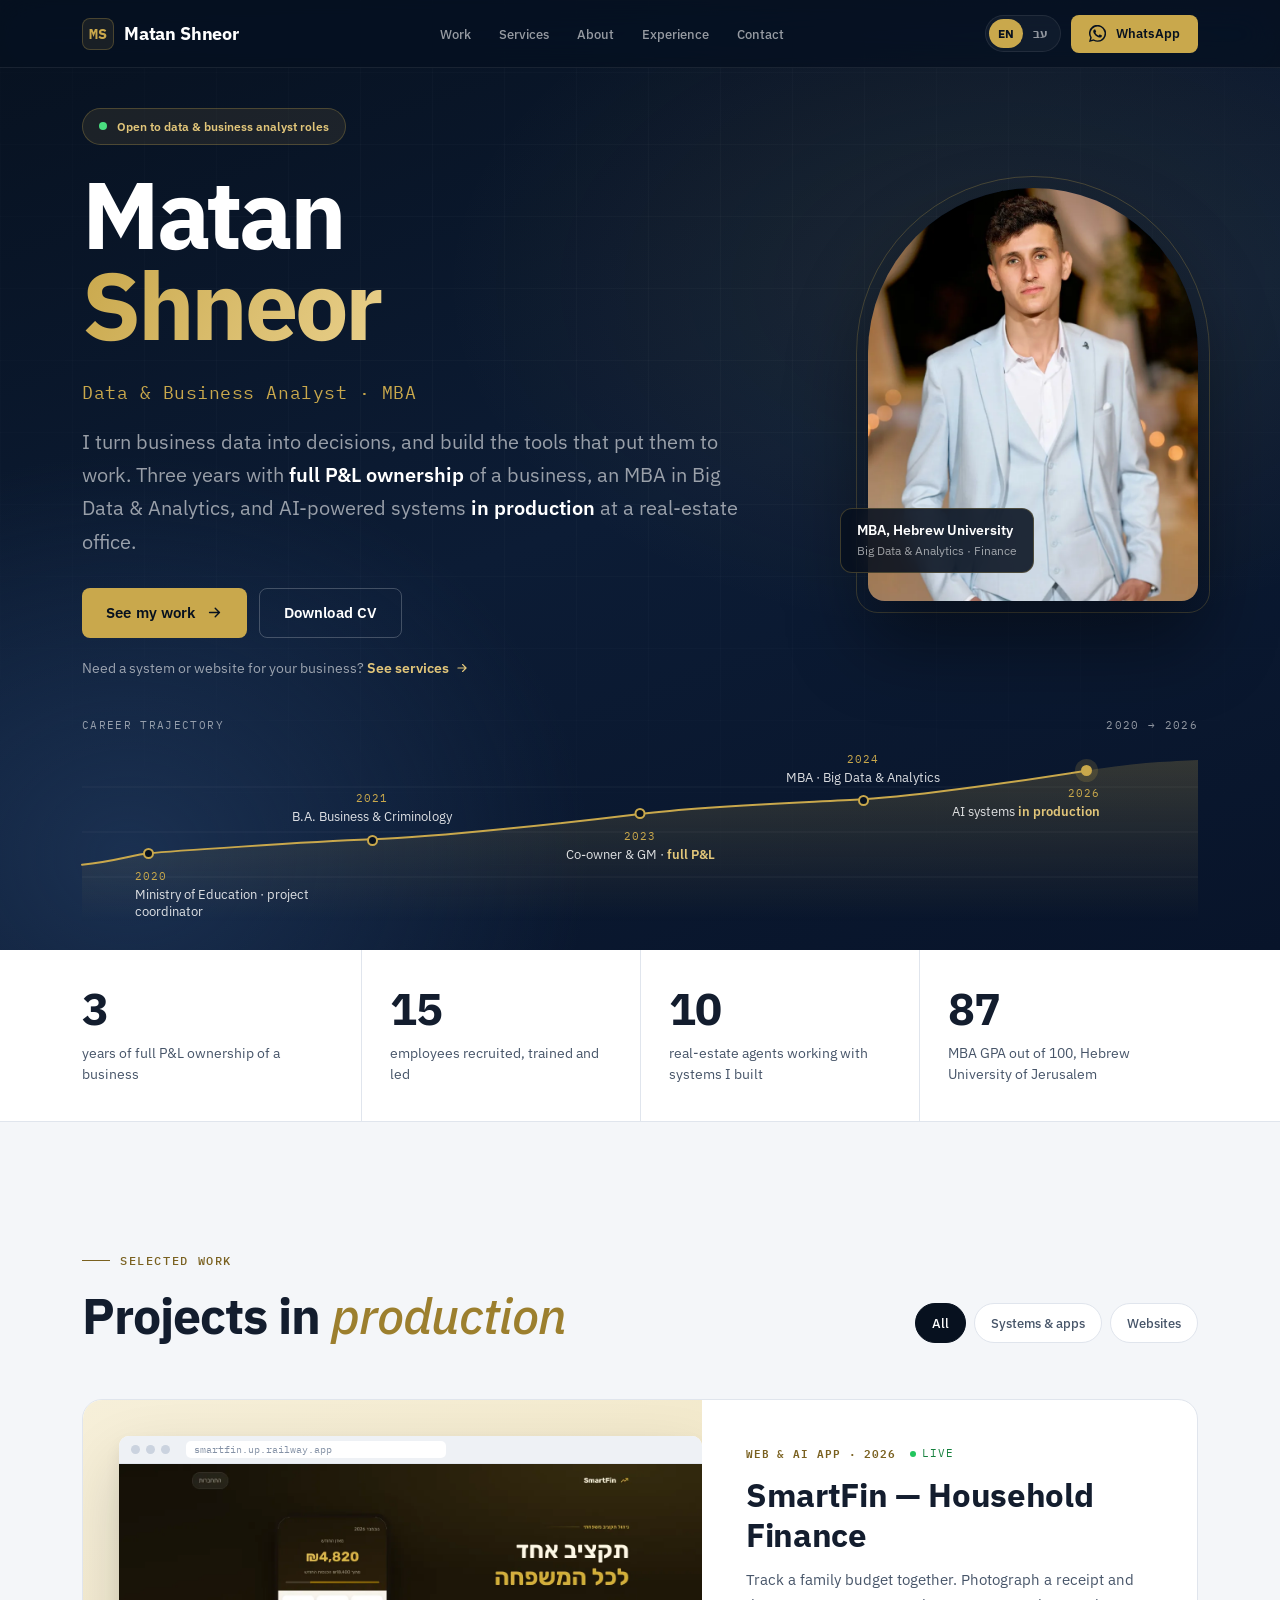
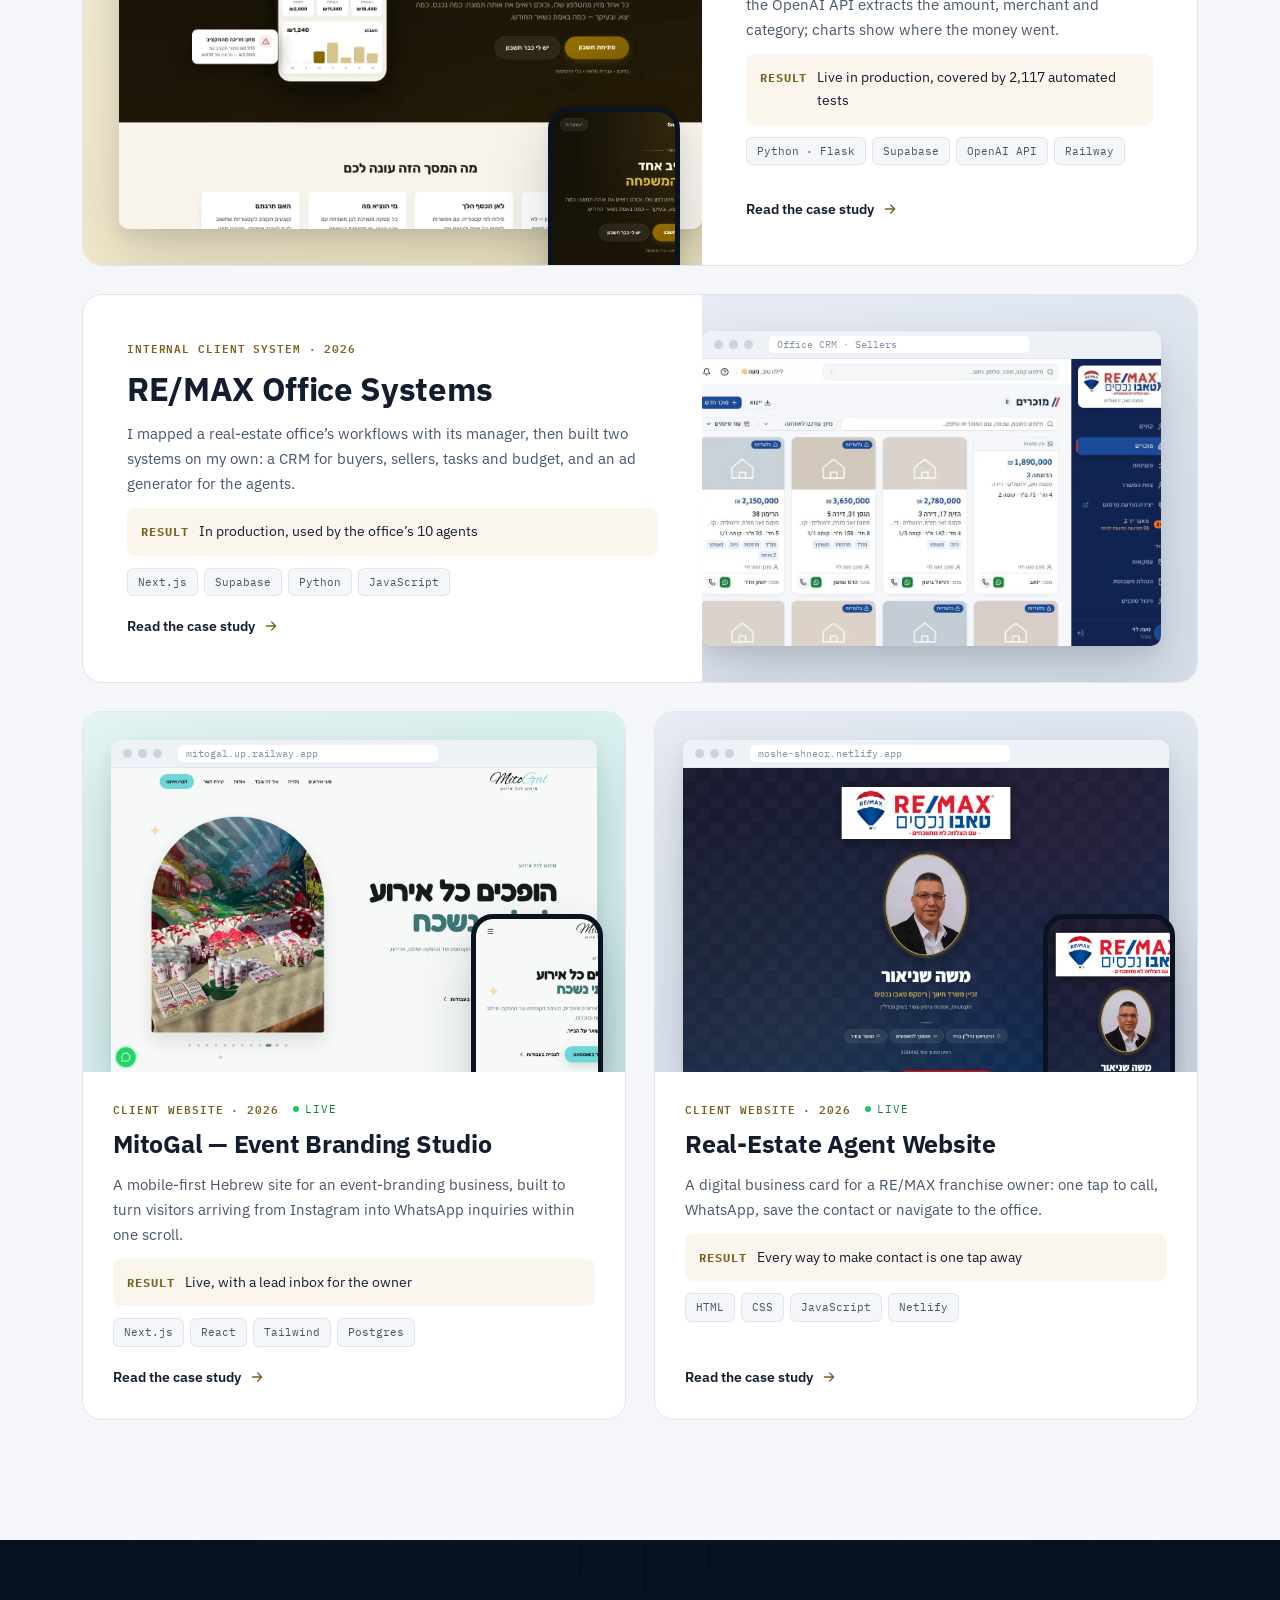
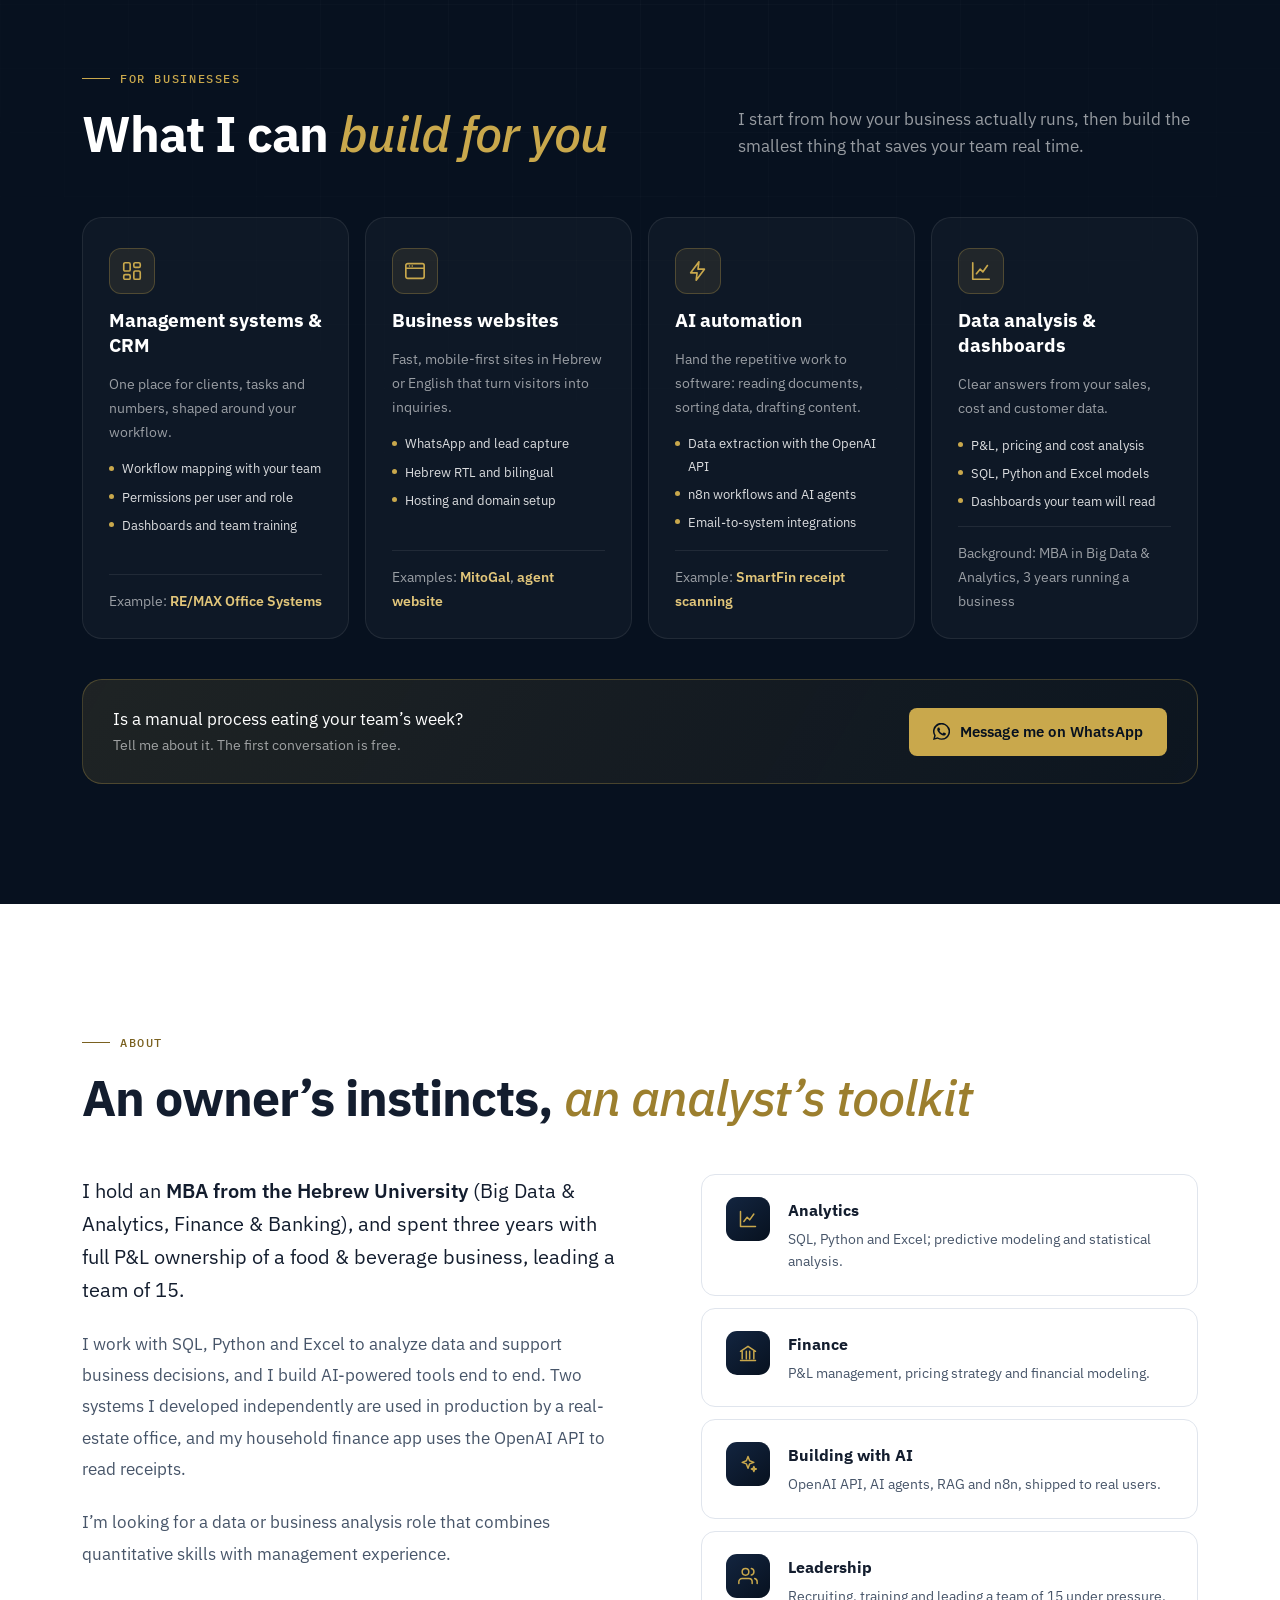
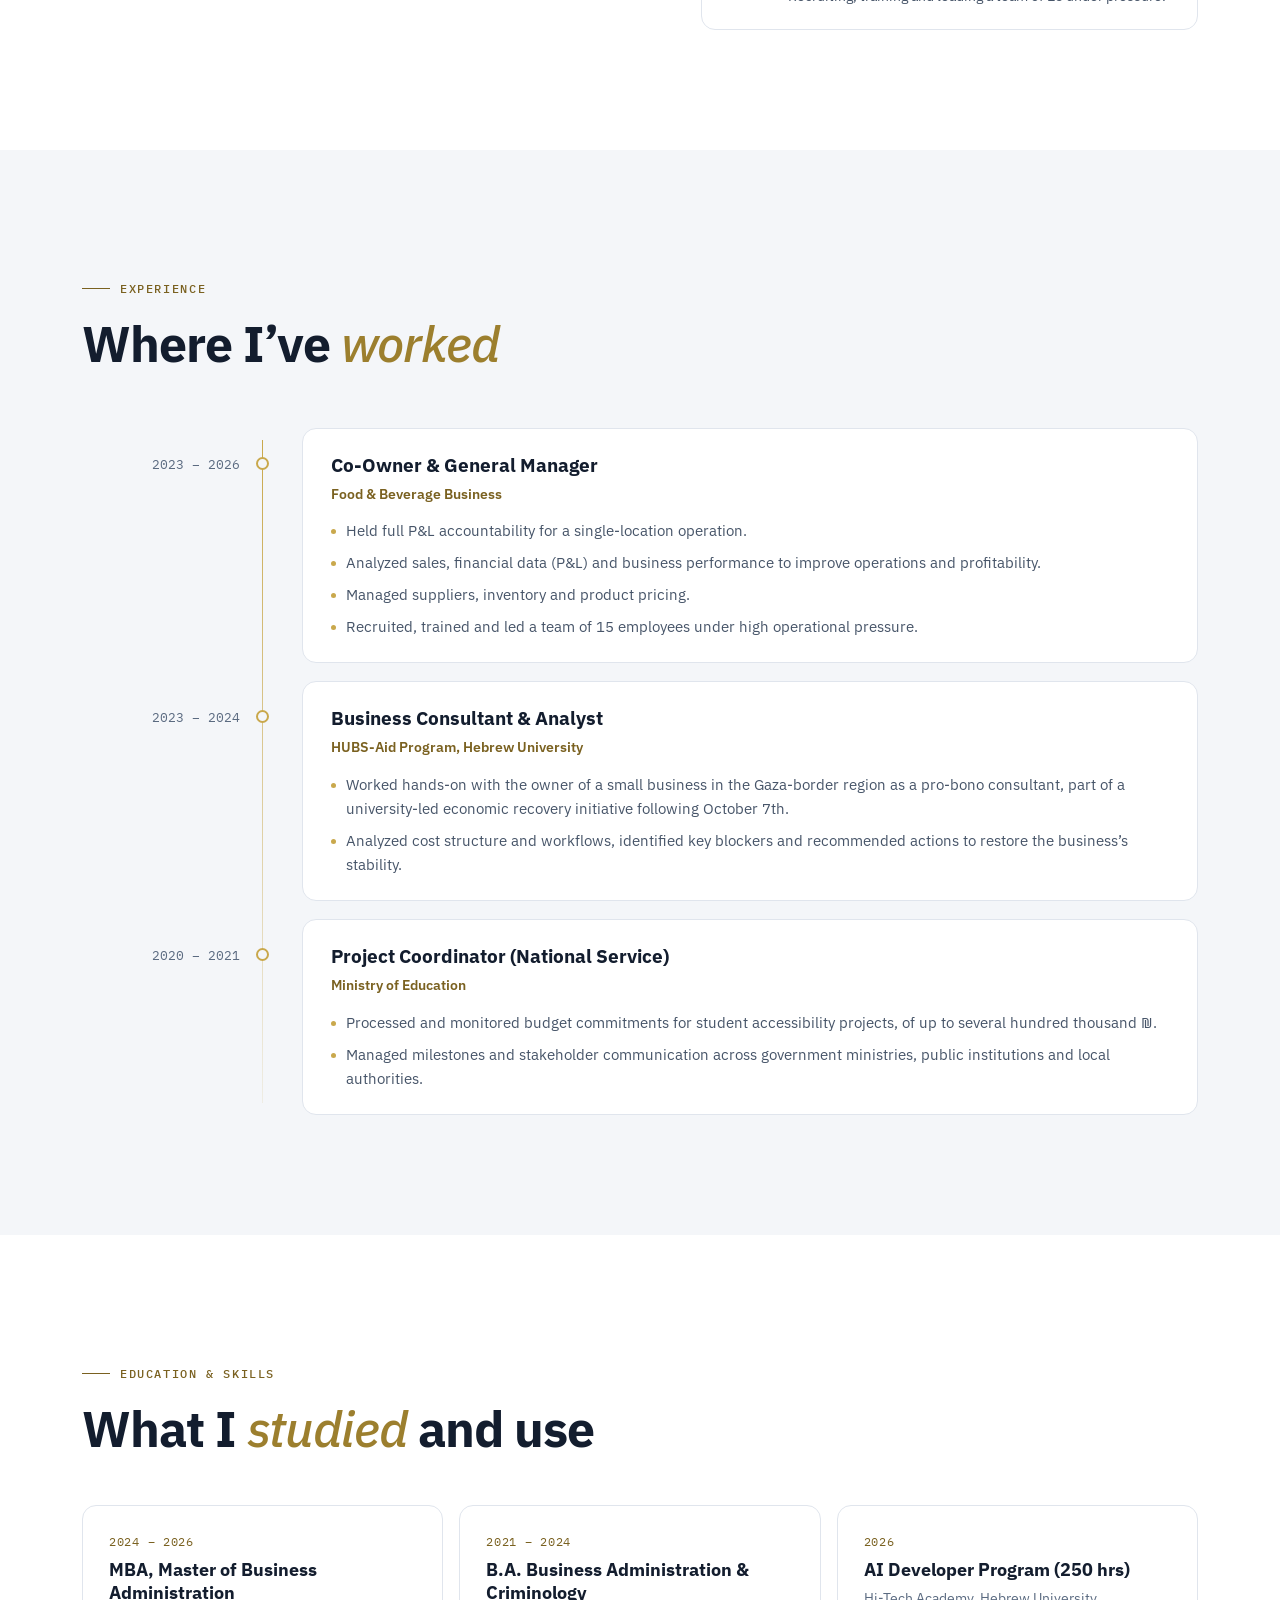
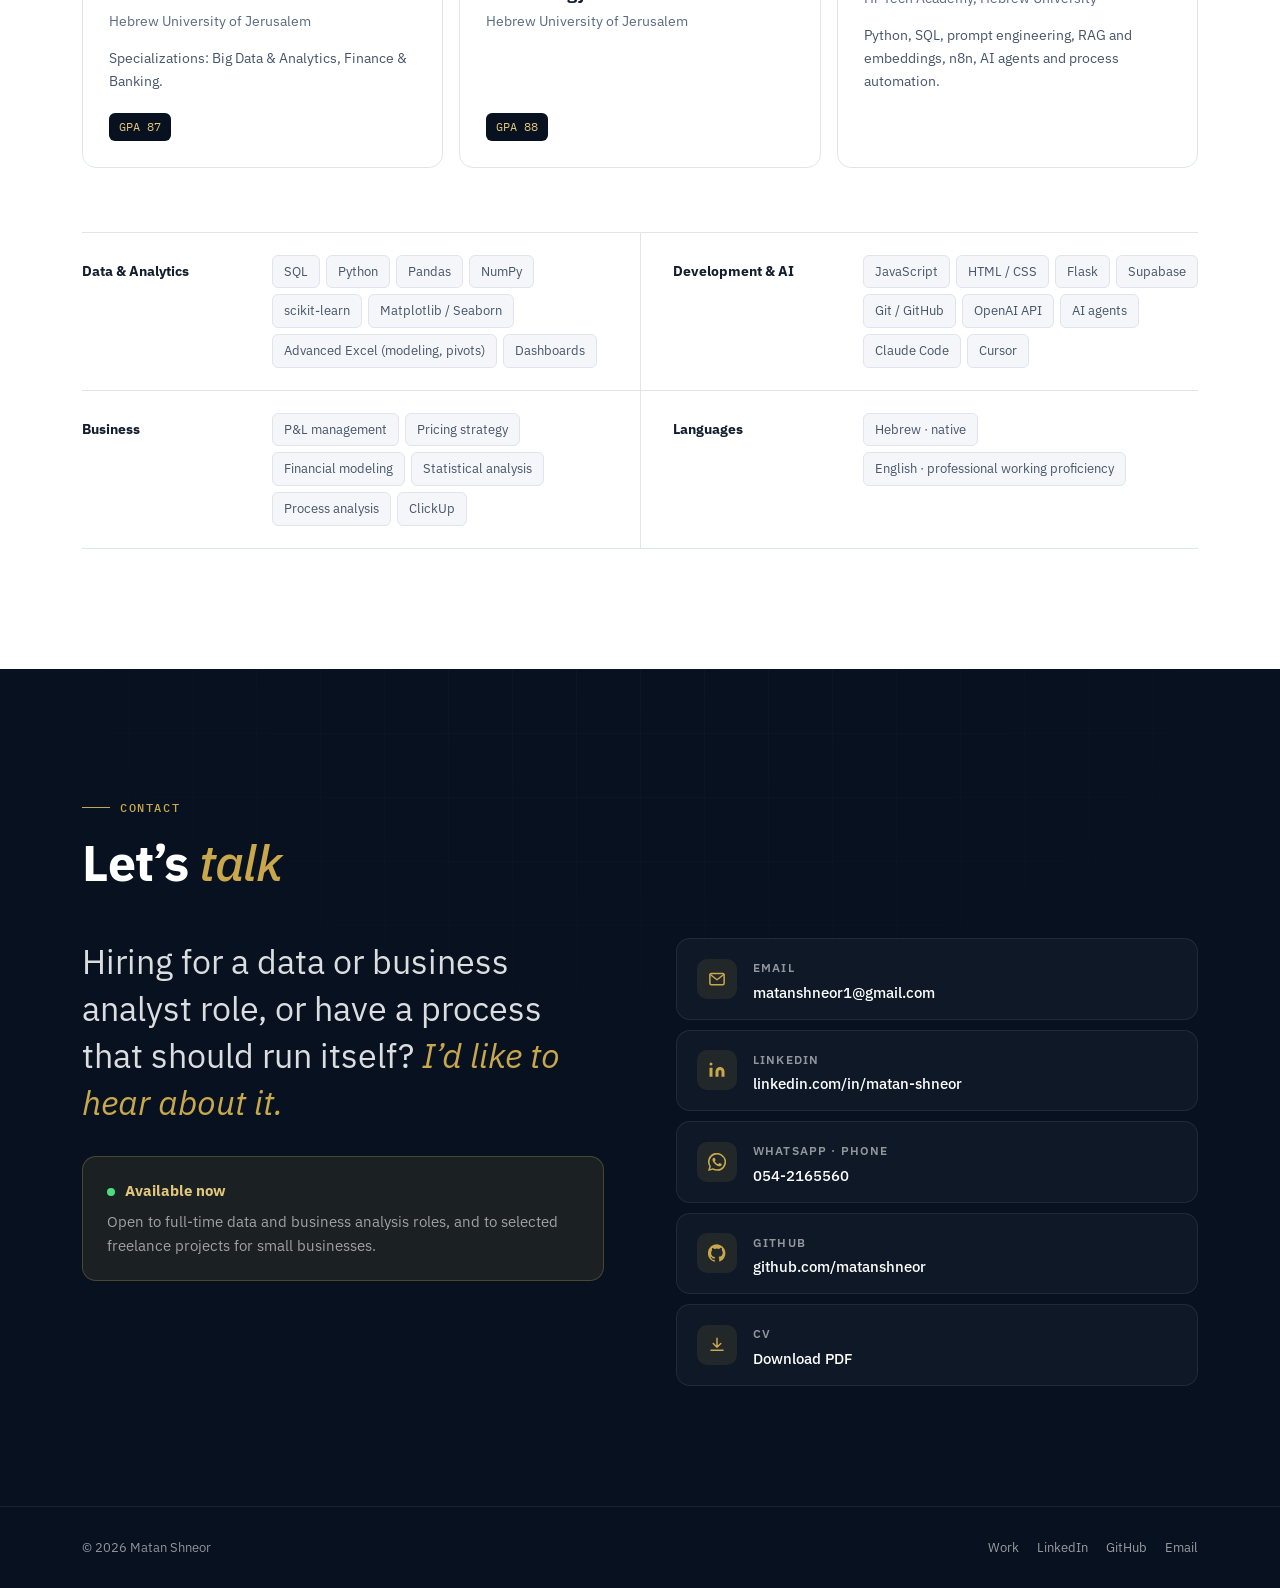
==== commit c7b67dfc: "Redesign site as bilingual portfolio and personal-brand site - Bilingual EN/HE with RTL support and " ====
--- a/index.html
+++ b/index.html
@@ -1,2026 +1,399 @@
 <!DOCTYPE html>
-<html lang="en">
+<html lang="en" dir="ltr" data-title-en="Matan Shneor — Data &amp; Business Analyst | Portfolio" data-title-he="מתן שניאור — אנליסט נתונים ועסקים | תיק עבודות" data-desc-en="Matan Shneor: MBA (Big Data &amp; Analytics), three years of full P&amp;L ownership of a business, and AI-powered systems in production. Portfolio, services and contact." data-desc-he="מתן שניאור: MBA בביג דאטה ואנליטיקה, 3 שנים של ניהול ובעלות עסק, ומערכות AI שעובדות בשטח. תיק עבודות, שירותים ויצירת קשר.">
 <head>
   <meta charset="UTF-8" />
-  <meta name="viewport" content="width=device-width, initial-scale=1.0" />
-  <title>Matan Shneor — Data Analyst | MBA, Analytics &amp; Big Data</title>
-  <meta name="description" content="Matan Shneor — MBA graduate of the Hebrew University of Jerusalem (Analytics &amp; Big Data, Finance &amp; Banking) with hands-on experience in Python, SQL and AI-assisted development, seeking a Data Analyst or Business Intelligence role." />
-  <meta property="og:type" content="profile" />
-  <meta property="og:title" content="Matan Shneor — Data Analyst | MBA, Analytics &amp; Big Data" />
-  <meta property="og:description" content="MBA graduate of the Hebrew University of Jerusalem with hands-on experience in Python, SQL and AI-assisted development, seeking a Data Analyst or Business Intelligence role." />
-  <meta property="og:image" content="images/profile.jpg" />
-  <meta name="twitter:card" content="summary" />
-  <meta name="twitter:title" content="Matan Shneor — Data Analyst | MBA, Analytics &amp; Big Data" />
-  <meta name="twitter:description" content="MBA graduate of the Hebrew University of Jerusalem with hands-on experience in Python, SQL and AI-assisted development, seeking a Data Analyst or Business Intelligence role." />
-  <meta name="twitter:image" content="images/profile.jpg" />
-  <link rel="icon" href="data:image/svg+xml,%3Csvg xmlns='http://www.w3.org/2000/svg' viewBox='0 0 100 100'%3E%3Crect width='100' height='100' rx='20' fill='%2307111F'/%3E%3Ctext x='50' y='69' font-family='Georgia,serif' font-size='54' font-weight='700' fill='%23C9A84C' text-anchor='middle'%3EM%3C/text%3E%3C/svg%3E" />
+  <meta name="viewport" content="width=device-width, initial-scale=1, viewport-fit=cover" />
+  <title>Matan Shneor — Data &amp; Business Analyst | Portfolio</title>
+  <meta name="description" content="Matan Shneor: MBA (Big Data &amp; Analytics), three years of full P&amp;L ownership of a business, and AI-powered systems in production. Portfolio, services and contact." />
+  <meta name="theme-color" content="#07111F" />
+  <link rel="canonical" href="https://matanshneor.github.io/Matan-Website/" />
+  <link rel="alternate" hreflang="en" href="https://matanshneor.github.io/Matan-Website/" />
+  <link rel="alternate" hreflang="he" href="https://matanshneor.github.io/Matan-Website/?lang=he" />
+  <link rel="alternate" hreflang="x-default" href="https://matanshneor.github.io/Matan-Website/" />
+  <meta property="og:type" content="website" />
+  <meta property="og:url" content="https://matanshneor.github.io/Matan-Website/" />
+  <meta property="og:title" content="Matan Shneor — Data &amp; Business Analyst | Portfolio" />
+  <meta property="og:description" content="Matan Shneor: MBA (Big Data &amp; Analytics), three years of full P&amp;L ownership of a business, and AI-powered systems in production. Portfolio, services and contact." />
+  <meta property="og:image" content="https://matanshneor.github.io/Matan-Website/images/og-image.jpg" />
+  <meta name="twitter:card" content="summary_large_image" />
+  <link rel="icon" href="data:image/svg+xml,%3Csvg xmlns='http://www.w3.org/2000/svg' viewBox='0 0 100 100'%3E%3Crect width='100' height='100' rx='22' fill='%2307111F'/%3E%3Ctext x='50' y='68' font-family='Helvetica,Arial,sans-serif' font-size='44' font-weight='700' fill='%23C9A84C' text-anchor='middle'%3EMS%3C/text%3E%3C/svg%3E" />
+  <script>(function(){var l='en';try{var q=new URLSearchParams(location.search).get('lang');var s=localStorage.getItem('lang');if(q==='he'||q==='en'){l=q;localStorage.setItem('lang',q);}else if(s==='he'||s==='en'){l=s;}}catch(e){}var d=document.documentElement;d.lang=l;d.dir=l==='he'?'rtl':'ltr';d.className+=' js';})();</script>
   <link rel="preconnect" href="https://fonts.googleapis.com" />
   <link rel="preconnect" href="https://fonts.gstatic.com" crossorigin />
-  <link href="https://fonts.googleapis.com/css2?family=Playfair+Display:ital,wght@0,400;0,500;0,700;0,900;1,400&family=Inter:wght@300;400;500;600;700&display=swap" rel="stylesheet" />
-  <style>
-    /* ─── Design Tokens ──────────────────────────────────────────────── */
-    :root {
-      /* Core palette */
-      --navy:          #07111F;
-      --navy-mid:      #0C1C35;
-      --navy-light:    #132540;
-      --navy-surface:  #192D4C;
-      --gold:          #C9A84C;
-      --gold-bright:   #D4B56A;
-      --gold-muted:    #A8873A;
-      --gold-pale:     rgba(201,168,76,0.08);
-      --gold-border:   rgba(201,168,76,0.22);
-
-      /* Light surface palette */
-      --white:         #FFFFFF;
-      --surface-0:     #FAFBFC;
-      --surface-1:     #F4F6F9;
-      --surface-2:     #EBEEF4;
-      --border-light:  #E2E6EE;
-
-      /* Text */
-      --text-primary:  #131D2E;
-      --text-secondary:#4A5568;
-      --text-tertiary: #8896A8;
-
-      /* Fonts */
-      --font-head: 'Playfair Display', Georgia, serif;
-      --font-body: 'Inter', system-ui, -apple-system, sans-serif;
-
-      /* Elevation */
-      --shadow-xs:  0 1px 3px rgba(7,17,31,0.06), 0 1px 2px rgba(7,17,31,0.04);
-      --shadow-sm:  0 4px 12px rgba(7,17,31,0.08), 0 2px 4px rgba(7,17,31,0.05);
-      --shadow-md:  0 12px 32px rgba(7,17,31,0.10), 0 4px 8px rgba(7,17,31,0.06);
-      --shadow-lg:  0 24px 56px rgba(7,17,31,0.14), 0 8px 16px rgba(7,17,31,0.08);
-      --shadow-xl:  0 40px 80px rgba(7,17,31,0.18), 0 16px 32px rgba(7,17,31,0.10);
-      --shadow-gold: 0 8px 32px rgba(201,168,76,0.28);
-
-      /* Geometry */
-      --radius-sm: 8px;
-      --radius-md: 14px;
-      --radius-lg: 20px;
-      --radius-xl: 28px;
-
-      /* Motion */
-      --ease-out:  cubic-bezier(0.16, 1, 0.3, 1);
-      --ease-in:   cubic-bezier(0.4, 0, 1, 1);
-      --ease-both: cubic-bezier(0.45, 0, 0.55, 1);
-      --duration-fast:   150ms;
-      --duration-base:   250ms;
-      --duration-slow:   400ms;
-      --duration-slower: 600ms;
-
-      /* Layout */
-      --nav-h: 68px;
-      --container: 1160px;
-      --gutter: 32px;
-    }
-
-    /* ─── Reset ──────────────────────────────────────────────────────── */
-    *, *::before, *::after {
-      box-sizing: border-box;
-      margin: 0;
-      padding: 0;
-    }
-    html {
-      scroll-behavior: smooth;
-      font-size: 16px;
-      scroll-padding-top: calc(var(--nav-h) + 16px);
-    }
-    body {
-      font-family: var(--font-body);
-      color: var(--text-primary);
-      background: var(--white);
-      line-height: 1.6;
-      -webkit-font-smoothing: antialiased;
-      -moz-osx-font-smoothing: grayscale;
-    }
-    a { color: inherit; text-decoration: none; }
-    ul { list-style: none; }
-    img { display: block; max-width: 100%; }
-
-    /* Focus-visible ring — accessibility */
-    :focus-visible {
-      outline: 2px solid var(--gold);
-      outline-offset: 3px;
-      border-radius: 4px;
-    }
-
-    /* Reduced motion */
-    @media (prefers-reduced-motion: reduce) {
-      *, *::before, *::after {
-        animation-duration: 0.01ms !important;
-        animation-iteration-count: 1 !important;
-        transition-duration: 0.01ms !important;
-      }
-      html { scroll-behavior: auto; }
-    }
-
-    /* ─── Layout Utilities ───────────────────────────────────────────── */
-    .container {
-      width: 100%;
-      max-width: var(--container);
-      margin: 0 auto;
-      padding: 0 var(--gutter);
-    }
-
-    /* ─── Section Header Pattern ─────────────────────────────────────── */
-    .section-eyebrow {
-      display: inline-flex;
-      align-items: center;
-      gap: 10px;
-      font-family: var(--font-body);
-      font-size: 0.688rem;
-      font-weight: 700;
-      letter-spacing: 0.2em;
-      text-transform: uppercase;
-      color: var(--gold);
-      margin-bottom: 20px;
-    }
-    .section-eyebrow::before {
-      content: '';
-      display: block;
-      width: 28px;
-      height: 1px;
-      background: var(--gold);
-      flex-shrink: 0;
-    }
-    .section-title {
-      font-family: var(--font-head);
-      font-size: clamp(2rem, 4vw, 3rem);
-      font-weight: 700;
-      color: var(--text-primary);
-      line-height: 1.15;
-      letter-spacing: -0.02em;
-      margin-bottom: 56px;
-    }
-    .section-title em {
-      font-style: italic;
-      color: var(--gold);
-    }
-    /* Dark section variants */
-    .on-dark .section-eyebrow { color: var(--gold-bright); }
-    .on-dark .section-title   { color: var(--white); }
-    .on-dark .section-title em { color: var(--gold); }
-
-    /* ─── Navigation ─────────────────────────────────────────────────── */
-    nav {
-      position: fixed;
-      top: 0; left: 0; right: 0;
-      z-index: 900;
-      height: var(--nav-h);
-      display: flex;
-      align-items: center;
-      padding: 0 var(--gutter);
-      background: rgba(7, 17, 31, 0.88);
-      backdrop-filter: blur(20px) saturate(180%);
-      -webkit-backdrop-filter: blur(20px) saturate(180%);
-      border-bottom: 1px solid rgba(255,255,255,0.06);
-      transition: background var(--duration-slow) var(--ease-out),
-                  box-shadow var(--duration-slow) var(--ease-out);
-    }
-    nav.scrolled {
-      background: rgba(7, 17, 31, 0.97);
-      box-shadow: 0 4px 32px rgba(7,17,31,0.35);
-    }
-    .nav-inner {
-      max-width: var(--container);
-      width: 100%;
-      margin: 0 auto;
-      display: flex;
-      align-items: center;
-      justify-content: space-between;
-    }
-    .nav-logo {
-      font-family: var(--font-head);
-      font-size: 1.125rem;
-      font-weight: 700;
-      color: var(--white);
-      letter-spacing: -0.01em;
-      display: flex;
-      align-items: center;
-      gap: 2px;
-    }
-    .nav-logo .dot {
-      display: inline-block;
-      width: 6px;
-      height: 6px;
-      border-radius: 50%;
-      background: var(--gold);
-      margin: 0 3px 0 4px;
-      flex-shrink: 0;
-    }
-    .nav-links {
-      display: flex;
-      align-items: center;
-      gap: 2px;
-    }
-    .nav-links a {
-      font-size: 0.8rem;
-      font-weight: 500;
-      letter-spacing: 0.05em;
-      text-transform: uppercase;
-      color: rgba(255,255,255,0.6);
-      padding: 8px 14px;
-      border-radius: var(--radius-sm);
-      transition: color var(--duration-base) var(--ease-out),
-                  background var(--duration-base) var(--ease-out);
-    }
-    .nav-links a:hover {
-      color: var(--white);
-      background: rgba(255,255,255,0.07);
-    }
-    .nav-links a.nav-cta {
-      margin-left: 8px;
-      color: var(--navy);
-      background: var(--gold);
-      font-weight: 700;
-      padding: 9px 20px;
-      border-radius: var(--radius-sm);
-      transition: background var(--duration-base) var(--ease-out),
-                  transform var(--duration-base) var(--ease-out),
-                  box-shadow var(--duration-base) var(--ease-out);
-    }
-    .nav-links a.nav-cta:hover {
-      background: var(--gold-bright);
-      transform: translateY(-1px);
-      box-shadow: 0 4px 16px rgba(201,168,76,0.4);
-    }
-
-    /* Hamburger */
-    .nav-hamburger {
-      display: none;
-      flex-direction: column;
-      gap: 5px;
-      width: 28px;
-      cursor: pointer;
-      padding: 4px;
-      border: none;
-      background: transparent;
-    }
-    .nav-hamburger span {
-      display: block;
-      height: 2px;
-      background: rgba(255,255,255,0.75);
-      border-radius: 2px;
-      transition: all var(--duration-base) var(--ease-out);
-    }
-    .nav-hamburger.open span:nth-child(1) {
-      transform: translateY(7px) rotate(45deg);
-    }
-    .nav-hamburger.open span:nth-child(2) {
-      opacity: 0;
-    }
-    .nav-hamburger.open span:nth-child(3) {
-      transform: translateY(-7px) rotate(-45deg);
-    }
-
-    /* Mobile drawer */
-    .nav-drawer {
-      display: none;
-      position: fixed;
-      top: var(--nav-h);
-      left: 0; right: 0;
-      background: rgba(7,17,31,0.98);
-      backdrop-filter: blur(24px);
-      -webkit-backdrop-filter: blur(24px);
-      border-bottom: 1px solid rgba(255,255,255,0.07);
-      padding: 20px var(--gutter) 28px;
-      z-index: 899;
-      flex-direction: column;
-      gap: 4px;
-    }
-    .nav-drawer.open { display: flex; }
-    .nav-drawer a {
-      font-size: 0.875rem;
-      font-weight: 500;
-      color: rgba(255,255,255,0.7);
-      padding: 13px 16px;
-      border-radius: var(--radius-sm);
-      border: 1px solid transparent;
-      transition: all var(--duration-base) var(--ease-out);
-    }
-    .nav-drawer a:hover {
-      color: var(--white);
-      background: rgba(255,255,255,0.06);
-    }
-    .nav-drawer a.drawer-cta {
-      margin-top: 12px;
-      text-align: center;
-      color: var(--navy);
-      background: var(--gold);
-      font-weight: 700;
-      border-color: var(--gold);
-    }
-
-    /* ─── Hero ───────────────────────────────────────────────────────── */
-    header#hero {
-      min-height: 100svh;
-      min-height: 100vh;
-      display: flex;
-      flex-direction: column;
-      justify-content: center;
-      position: relative;
-      overflow: hidden;
-      background: var(--navy);
-      padding-top: var(--nav-h);
-    }
-
-    /* Multi-layer background atmosphere */
-    .hero-bg {
-      position: absolute;
-      inset: 0;
-      pointer-events: none;
-    }
-    .hero-bg-gradient {
-      position: absolute;
-      inset: 0;
-      background:
-        radial-gradient(ellipse 90% 70% at 65% 35%, rgba(201,168,76,0.09) 0%, transparent 65%),
-        radial-gradient(ellipse 50% 80% at 15% 75%, rgba(19,37,64,0.9) 0%, transparent 60%),
-        linear-gradient(158deg, #07111F 0%, #0C1C35 45%, #09162A 100%);
-    }
-    .hero-bg-grid {
-      position: absolute;
-      inset: 0;
-      background-image:
-        linear-gradient(rgba(255,255,255,0.025) 1px, transparent 1px),
-        linear-gradient(90deg, rgba(255,255,255,0.025) 1px, transparent 1px);
-      background-size: 72px 72px;
-      mask-image: radial-gradient(ellipse 80% 80% at 50% 40%, black 30%, transparent 100%);
-    }
-    /* Large decorative letter */
-    .hero-bg-monogram {
-      position: absolute;
-      right: -2%;
-      top: 50%;
-      transform: translateY(-50%);
-      font-family: var(--font-head);
-      font-size: clamp(280px, 30vw, 480px);
-      font-weight: 900;
-      line-height: 1;
-      color: transparent;
-      -webkit-text-stroke: 1px rgba(201,168,76,0.06);
-      user-select: none;
-      letter-spacing: -0.05em;
-    }
-
-    .hero-content {
-      position: relative;
-      z-index: 1;
-      padding: 64px 0 80px;
-    }
-
-    .hero-kicker {
-      display: inline-flex;
-      align-items: center;
-      gap: 10px;
-      background: rgba(201,168,76,0.10);
-      border: 1px solid rgba(201,168,76,0.25);
-      border-radius: 100px;
-      padding: 7px 18px;
-      margin-bottom: 40px;
-      opacity: 0;
-      animation: fadeUp 0.7s 0.15s var(--ease-out) forwards;
-    }
-    .hero-kicker-dot {
-      width: 7px;
-      height: 7px;
-      border-radius: 50%;
-      background: var(--gold);
-      animation: pulse-dot 2.4s ease-in-out infinite;
-      flex-shrink: 0;
-    }
-    .hero-kicker-text {
-      font-size: 0.72rem;
-      font-weight: 700;
-      letter-spacing: 0.16em;
-      text-transform: uppercase;
-      color: var(--gold);
-    }
-
-    .hero-name {
-      font-family: var(--font-head);
-      font-weight: 900;
-      line-height: 0.95;
-      letter-spacing: -0.035em;
-      margin-bottom: 36px;
-      opacity: 0;
-      animation: fadeUp 0.8s 0.28s var(--ease-out) forwards;
-    }
-    .hero-name-first {
-      display: block;
-      font-size: clamp(3.5rem, 9vw, 7.5rem);
-      color: var(--white);
-    }
-    .hero-name-last {
-      display: block;
-      font-size: clamp(3.5rem, 9vw, 7.5rem);
-      /* Gold filled with a subtle warm gradient */
-      background: linear-gradient(135deg, #C9A84C 0%, #E2C67A 45%, #B8903F 100%);
-      -webkit-background-clip: text;
-      -webkit-text-fill-color: transparent;
-      background-clip: text;
-    }
-
-    .hero-meta {
-      display: flex;
-      flex-wrap: wrap;
-      gap: 20px 32px;
-      margin-bottom: 52px;
-      margin-top: 36px;
-      opacity: 0;
-      animation: fadeUp 0.8s 0.40s var(--ease-out) forwards;
-    }
-    .hero-meta-item {
-      display: flex;
-      align-items: center;
-      gap: 9px;
-      font-size: 0.84rem;
-      color: rgba(255,255,255,0.52);
-      transition: color var(--duration-base) var(--ease-out);
-    }
-    .hero-meta-item:hover { color: rgba(255,255,255,0.85); }
-    .hero-meta-item svg {
-      width: 15px;
-      height: 15px;
-      color: var(--gold);
-      flex-shrink: 0;
-    }
-
-    .hero-actions {
-      display: flex;
-      gap: 14px;
-      flex-wrap: wrap;
-      opacity: 0;
-      animation: fadeUp 0.8s 0.64s var(--ease-out) forwards;
-    }
-
-    /* Buttons */
-    .btn {
-      display: inline-flex;
-      align-items: center;
-      gap: 9px;
-      font-family: var(--font-body);
-      font-size: 0.875rem;
-      font-weight: 600;
-      letter-spacing: 0.025em;
-      padding: 14px 28px;
-      border-radius: var(--radius-sm);
-      border: none;
-      cursor: pointer;
-      transition:
-        background var(--duration-base) var(--ease-out),
-        color var(--duration-base) var(--ease-out),
-        transform var(--duration-base) var(--ease-out),
-        box-shadow var(--duration-base) var(--ease-out),
-        border-color var(--duration-base) var(--ease-out);
-    }
-    .btn svg { flex-shrink: 0; }
-    .btn-primary {
-      background: var(--gold);
-      color: var(--navy);
-    }
-    .btn-primary:hover {
-      background: var(--gold-bright);
-      transform: translateY(-2px);
-      box-shadow: var(--shadow-gold);
-    }
-    .btn-primary:active { transform: translateY(0); }
-    .btn-ghost {
-      background: transparent;
-      color: rgba(255,255,255,0.75);
-      border: 1.5px solid rgba(255,255,255,0.2);
-    }
-    .btn-ghost:hover {
-      color: var(--white);
-      border-color: rgba(255,255,255,0.5);
-      transform: translateY(-2px);
-    }
-
-    /* Scroll indicator */
-    .scroll-hint {
-      position: absolute;
-      bottom: 36px;
-      left: 50%;
-      transform: translateX(-50%);
-      display: flex;
-      flex-direction: column;
-      align-items: center;
-      gap: 10px;
-      opacity: 0;
-      animation: fadeUp 1s 1.4s var(--ease-out) forwards;
-    }
-    .scroll-hint-label {
-      font-size: 0.64rem;
-      letter-spacing: 0.22em;
-      text-transform: uppercase;
-      color: rgba(255,255,255,0.28);
-    }
-    .scroll-mouse {
-      width: 24px;
-      height: 38px;
-      border: 1.5px solid rgba(255,255,255,0.18);
-      border-radius: 12px;
-      position: relative;
-    }
-    .scroll-mouse::after {
-      content: '';
-      position: absolute;
-      top: 7px;
-      left: 50%;
-      transform: translateX(-50%);
-      width: 3px;
-      height: 8px;
-      background: rgba(255,255,255,0.35);
-      border-radius: 2px;
-      animation: scroll-bob 1.8s ease-in-out infinite;
-    }
-
-    /* ─── Section: About ─────────────────────────────────────────────── */
-    #about {
-      padding: 120px 0;
-      background: var(--white);
-    }
-    .about-layout {
-      display: grid;
-      grid-template-columns: 1fr 1fr;
-      gap: 80px;
-      align-items: start;
-    }
-
-    /* Profile photo */
-    .about-photo-wrap {
-      display: flex;
-      justify-content: center;
-      margin-bottom: 40px;
-    }
-    .about-photo-frame {
-      position: relative;
-      width: 200px;
-      height: 200px;
-      flex-shrink: 0;
-    }
-    .about-photo-frame::before {
-      content: '';
-      position: absolute;
-      inset: -4px;
-      border-radius: 50%;
-      background: linear-gradient(135deg, var(--gold) 0%, var(--gold-bright) 50%, var(--gold-muted) 100%);
-      z-index: 0;
-    }
-    .about-photo-frame::after {
-      content: '';
-      position: absolute;
-      inset: 2px;
-      border-radius: 50%;
-      background: var(--white);
-      z-index: 1;
-    }
-    .about-photo {
-      position: absolute;
-      inset: 6px;
-      border-radius: 50%;
-      object-fit: cover;
-      object-position: top center;
-      z-index: 2;
-      width: calc(100% - 12px);
-      height: calc(100% - 12px);
-    }
-
-    /* Left column: text + stats */
-    .about-body p {
-      font-size: 1.0625rem;
-      line-height: 1.82;
-      color: var(--text-secondary);
-      margin-bottom: 28px;
-      text-align: justify;
-    }
-    .about-body p:last-of-type { margin-bottom: 0; }
-
-    /* Right column: pillar cards */
-    .pillars {
-      display: grid;
-      grid-template-columns: 1fr;
-      gap: 14px;
-    }
-    .pillar {
-      display: grid;
-      grid-template-columns: 48px 1fr;
-      gap: 20px;
-      align-items: start;
-      padding: 26px 28px;
-      background: var(--surface-0);
-      border: 1px solid var(--border-light);
-      border-radius: var(--radius-md);
-      transition: all var(--duration-base) var(--ease-out);
-      position: relative;
-      overflow: hidden;
-    }
-    .pillar::before {
-      content: '';
-      position: absolute;
-      inset: 0;
-      background: linear-gradient(135deg, var(--gold-pale) 0%, transparent 70%);
-      opacity: 0;
-      transition: opacity var(--duration-slow) var(--ease-out);
-    }
-    .pillar:hover {
-      border-color: var(--gold-border);
-      box-shadow: var(--shadow-sm);
-      transform: translateX(6px);
-    }
-    .pillar:hover::before { opacity: 1; }
-    .pillar-icon-wrap {
-      width: 48px;
-      height: 48px;
-      border-radius: 12px;
-      background: linear-gradient(135deg, var(--navy-light), var(--navy-mid));
-      display: flex;
-      align-items: center;
-      justify-content: center;
-      flex-shrink: 0;
-      position: relative;
-      z-index: 1;
-    }
-    .pillar-icon-wrap svg {
-      width: 22px;
-      height: 22px;
-      color: var(--gold);
-    }
-    .pillar-body { position: relative; z-index: 1; }
-    .pillar-title {
-      font-family: var(--font-head);
-      font-size: 1rem;
-      font-weight: 700;
-      color: var(--text-primary);
-      margin-bottom: 6px;
-      line-height: 1.3;
-    }
-    .pillar-text {
-      font-size: 0.84rem;
-      color: var(--text-secondary);
-      line-height: 1.65;
-      text-align: justify;
-    }
-
-    /* ─── Section: Experience ────────────────────────────────────────── */
-    #experience {
-      padding: 120px 0;
-      background: var(--navy);
-      position: relative;
-      overflow: hidden;
-    }
-    .exp-bg {
-      position: absolute;
-      inset: 0;
-      background-image:
-        linear-gradient(rgba(255,255,255,0.018) 1px, transparent 1px),
-        linear-gradient(90deg, rgba(255,255,255,0.018) 1px, transparent 1px);
-      background-size: 64px 64px;
-      pointer-events: none;
-      mask-image: radial-gradient(ellipse 100% 100% at 50% 0%, black 0%, transparent 80%);
-    }
-    .exp-bg-glow {
-      position: absolute;
-      width: 600px;
-      height: 600px;
-      border-radius: 50%;
-      background: radial-gradient(circle, rgba(201,168,76,0.06) 0%, transparent 70%);
-      top: -200px;
-      right: -100px;
-      pointer-events: none;
-    }
-
-    .exp-cards {
-      display: grid;
-      grid-template-columns: repeat(3, 1fr);
-      gap: 20px;
-    }
-    .exp-card {
-      background: rgba(255,255,255,0.03);
-      border: 1px solid rgba(255,255,255,0.07);
-      border-radius: var(--radius-lg);
-      padding: 36px 32px;
-      position: relative;
-      overflow: hidden;
-      transition: all var(--duration-slow) var(--ease-out);
-      display: flex;
-      flex-direction: column;
-    }
-    .exp-card::before {
-      content: '';
-      position: absolute;
-      top: 0; left: 0; right: 0;
-      height: 1px;
-      background: linear-gradient(90deg, transparent, rgba(201,168,76,0.5), transparent);
-      opacity: 0;
-      transition: opacity var(--duration-slow) var(--ease-out);
-    }
-    .exp-card::after {
-      content: '';
-      position: absolute;
-      inset: 0;
-      background: linear-gradient(135deg, rgba(201,168,76,0.04) 0%, transparent 60%);
-      opacity: 0;
-      transition: opacity var(--duration-slow) var(--ease-out);
-    }
-    .exp-card:hover {
-      border-color: rgba(201,168,76,0.22);
-      transform: translateY(-8px);
-      box-shadow: 0 32px 64px rgba(7,17,31,0.5), 0 4px 16px rgba(201,168,76,0.1);
-    }
-    .exp-card:hover::before,
-    .exp-card:hover::after { opacity: 1; }
-
-    .exp-period-badge {
-      display: inline-flex;
-      align-self: flex-start;
-      font-size: 0.68rem;
-      font-weight: 700;
-      letter-spacing: 0.12em;
-      text-transform: uppercase;
-      color: var(--gold);
-      background: rgba(201,168,76,0.10);
-      border: 1px solid rgba(201,168,76,0.2);
-      border-radius: 100px;
-      padding: 4px 12px;
-      margin-bottom: 20px;
-      position: relative;
-      z-index: 1;
-    }
-    .exp-role {
-      font-family: var(--font-head);
-      font-size: 1.175rem;
-      font-weight: 700;
-      color: var(--white);
-      line-height: 1.3;
-      margin-bottom: 6px;
-      position: relative;
-      z-index: 1;
-    }
-    .exp-org {
-      font-size: 0.8rem;
-      font-weight: 500;
-      color: rgba(255,255,255,0.38);
-      margin-bottom: 24px;
-      letter-spacing: 0.03em;
-      position: relative;
-      z-index: 1;
-    }
-    /* thin gold rule */
-    .exp-divider {
-      width: 32px;
-      height: 1px;
-      background: var(--gold);
-      margin-bottom: 24px;
-      opacity: 0.5;
-      position: relative;
-      z-index: 1;
-    }
-    .exp-bullets {
-      display: flex;
-      flex-direction: column;
-      gap: 11px;
-      margin-top: auto;
-      position: relative;
-      z-index: 1;
-    }
-    .exp-bullets li {
-      font-size: 0.84rem;
-      color: rgba(255,255,255,0.58);
-      line-height: 1.65;
-      padding-left: 16px;
-      position: relative;
-      transition: color var(--duration-base) var(--ease-out);
-    }
-    .exp-bullets li::before {
-      content: '';
-      position: absolute;
-      left: 0;
-      top: 0.6em;
-      width: 4px;
-      height: 4px;
-      border-radius: 50%;
-      background: var(--gold);
-      opacity: 0.6;
-    }
-    .exp-card:hover .exp-bullets li { color: rgba(255,255,255,0.72); }
-    .exp-card:hover .exp-bullets li::before { opacity: 1; }
-
-    /* ─── Section: Education ─────────────────────────────────────────── */
-    #education {
-      padding: 120px 0;
-      background: var(--white);
-    }
-    .edu-layout {
-      display: grid;
-      grid-template-columns: 280px 1fr;
-      gap: 80px;
-      align-items: start;
-    }
-    .edu-sidebar {
-      position: sticky;
-      top: calc(var(--nav-h) + 32px);
-    }
-    .edu-sidebar-title {
-      font-family: var(--font-head);
-      font-size: 1.5rem;
-      font-weight: 700;
-      color: var(--text-primary);
-      line-height: 1.3;
-      margin-bottom: 20px;
-      letter-spacing: -0.02em;
-    }
-    .edu-sidebar-body {
-      font-size: 0.875rem;
-      color: var(--text-secondary);
-      line-height: 1.75;
-      text-align: justify;
-    }
-
-    .timeline {
-      position: relative;
-    }
-    .timeline::before {
-      content: '';
-      position: absolute;
-      left: 10px;
-      top: 10px;
-      bottom: 10px;
-      width: 1px;
-      background: linear-gradient(to bottom,
-        var(--gold) 0%,
-        rgba(201,168,76,0.4) 60%,
-        rgba(201,168,76,0.08) 100%);
-    }
-    .timeline-item {
-      display: grid;
-      grid-template-columns: 44px 1fr;
-      gap: 24px;
-      margin-bottom: 32px;
-      position: relative;
-    }
-    .timeline-item:last-child { margin-bottom: 0; }
-    .timeline-node {
-      display: flex;
-      flex-direction: column;
-      align-items: center;
-      padding-top: 2px;
-    }
-    .timeline-dot {
-      width: 20px;
-      height: 20px;
-      border-radius: 50%;
-      background: var(--white);
-      border: 2px solid var(--gold);
-      flex-shrink: 0;
-      position: relative;
-      z-index: 1;
-      transition: all var(--duration-base) var(--ease-out);
-    }
-    .timeline-item:hover .timeline-dot {
-      background: var(--gold);
-      box-shadow: 0 0 0 5px rgba(201,168,76,0.15);
-    }
-    .timeline-card {
-      background: var(--surface-0);
-      border: 1px solid var(--border-light);
-      border-radius: var(--radius-md);
-      padding: 26px 28px;
-      transition: all var(--duration-base) var(--ease-out);
-    }
-    .timeline-item:hover .timeline-card {
-      border-color: var(--gold-border);
-      box-shadow: var(--shadow-md);
-      transform: translateX(4px);
-    }
-    .timeline-year {
-      font-size: 0.68rem;
-      font-weight: 700;
-      letter-spacing: 0.14em;
-      text-transform: uppercase;
-      color: var(--gold);
-      margin-bottom: 8px;
-    }
-    .timeline-degree {
-      font-family: var(--font-head);
-      font-size: 1.0625rem;
-      font-weight: 700;
-      color: var(--text-primary);
-      line-height: 1.3;
-      margin-bottom: 5px;
-    }
-    .timeline-school {
-      font-size: 0.825rem;
-      color: var(--text-tertiary);
-      margin-bottom: 16px;
-      text-align: justify;
-    }
-    .badge-row {
-      display: flex;
-      flex-wrap: wrap;
-      gap: 6px;
-    }
-    .badge {
-      font-size: 0.695rem;
-      font-weight: 600;
-      letter-spacing: 0.04em;
-      padding: 4px 11px;
-      border-radius: 100px;
-      transition: all var(--duration-base) var(--ease-out);
-    }
-    .badge-outline {
-      color: var(--text-secondary);
-      background: var(--white);
-      border: 1px solid var(--border-light);
-    }
-    .badge-gold {
-      color: var(--navy);
-      background: rgba(201,168,76,0.12);
-      border: 1px solid rgba(201,168,76,0.28);
-    }
-    .badge-navy {
-      color: var(--white);
-      background: var(--navy-mid);
-      border: 1px solid var(--navy-mid);
-    }
-
-    /* ─── Section: Projects ──────────────────────────────────────────── */
-    #projects {
-      padding: 120px 0;
-      background: var(--navy);
-      position: relative;
-      overflow: hidden;
-    }
-    .proj-tags {
-      display: flex;
-      flex-wrap: wrap;
-      gap: 6px;
-      margin-bottom: 20px;
-      position: relative;
-      z-index: 1;
-    }
-    .proj-tag {
-      font-size: 0.7rem;
-      font-weight: 600;
-      letter-spacing: 0.03em;
-      color: rgba(255,255,255,0.65);
-      background: rgba(255,255,255,0.06);
-      border: 1px solid rgba(255,255,255,0.1);
-      border-radius: 100px;
-      padding: 4px 11px;
-    }
-    .proj-desc {
-      font-size: 0.84rem;
-      color: rgba(255,255,255,0.58);
-      line-height: 1.65;
-      margin-bottom: 20px;
-      position: relative;
-      z-index: 1;
-      transition: color var(--duration-base) var(--ease-out);
-    }
-    .proj-tags { margin-top: auto; }
-    .exp-card:hover .proj-desc { color: rgba(255,255,255,0.72); }
-    .proj-link {
-      margin-top: 20px;
-      align-self: flex-start;
-      display: inline-flex;
-      align-items: center;
-      gap: 8px;
-      font-size: 0.78rem;
-      font-weight: 600;
-      color: var(--gold-bright);
-      border: 1px solid rgba(201,168,76,0.3);
-      border-radius: var(--radius-sm);
-      padding: 9px 16px;
-      transition: all var(--duration-base) var(--ease-out);
-      position: relative;
-      z-index: 1;
-    }
-    .proj-link:hover {
-      background: rgba(201,168,76,0.12);
-      border-color: rgba(201,168,76,0.5);
-      transform: translateY(-2px);
-    }
-    .proj-link svg { width: 14px; height: 14px; flex-shrink: 0; }
-
-    /* ─── Section: Skills ────────────────────────────────────────────── */
-    #skills {
-      padding: 120px 0;
-      background: var(--surface-1);
-      position: relative;
-    }
-    #skills::before {
-      content: '';
-      position: absolute;
-      top: 0; left: 0; right: 0;
-      height: 1px;
-      background: var(--border-light);
-    }
-    #skills::after {
-      content: '';
-      position: absolute;
-      bottom: 0; left: 0; right: 0;
-      height: 1px;
-      background: var(--border-light);
-    }
-
-    .skills-grid {
-      display: grid;
-      grid-template-columns: repeat(3, 1fr);
-      gap: 16px;
-    }
-    .skill-group {
-      background: var(--white);
-      border: 1px solid var(--border-light);
-      border-radius: var(--radius-md);
-      padding: 28px 26px;
-      transition: all var(--duration-base) var(--ease-out);
-      position: relative;
-      overflow: hidden;
-    }
-    .skill-group::before {
-      content: '';
-      position: absolute;
-      top: 0; left: 0;
-      width: 100%; height: 2px;
-      background: linear-gradient(90deg, var(--gold), var(--gold-bright));
-      transform: scaleX(0);
-      transform-origin: left;
-      transition: transform var(--duration-slow) var(--ease-out);
-    }
-    .skill-group:hover {
-      border-color: var(--gold-border);
-      box-shadow: var(--shadow-md);
-      transform: translateY(-4px);
-    }
-    .skill-group:hover::before { transform: scaleX(1); }
-    .skill-group-header {
-      display: flex;
-      align-items: center;
-      gap: 14px;
-      margin-bottom: 20px;
-    }
-    .skill-icon {
-      width: 40px;
-      height: 40px;
-      border-radius: 10px;
-      background: linear-gradient(135deg, var(--navy) 0%, var(--navy-light) 100%);
-      display: flex;
-      align-items: center;
-      justify-content: center;
-      flex-shrink: 0;
-    }
-    .skill-icon svg {
-      width: 19px;
-      height: 19px;
-      color: var(--gold);
-    }
-    .skill-group-name {
-      font-family: var(--font-head);
-      font-size: 0.9375rem;
-      font-weight: 700;
-      color: var(--text-primary);
-      line-height: 1.3;
-    }
-    .skill-chips {
-      display: flex;
-      flex-wrap: wrap;
-      gap: 7px;
-    }
-    .skill-chip {
-      font-size: 0.735rem;
-      font-weight: 500;
-      color: var(--text-secondary);
-      background: var(--surface-1);
-      border: 1px solid var(--border-light);
-      border-radius: 6px;
-      padding: 5px 12px;
-      transition: all var(--duration-base) var(--ease-out);
-      cursor: default;
-    }
-    .skill-chip:hover {
-      background: rgba(201,168,76,0.07);
-      border-color: rgba(201,168,76,0.3);
-      color: var(--text-primary);
-    }
-
-    /* ─── Section: Contact ───────────────────────────────────────────── */
-    #contact {
-      padding: 120px 0;
-      background: var(--navy-mid);
-      position: relative;
-      overflow: hidden;
-    }
-    .contact-bg {
-      position: absolute;
-      inset: 0;
-      pointer-events: none;
-    }
-    .contact-bg-radial {
-      position: absolute;
-      width: 800px;
-      height: 800px;
-      top: 50%;
-      left: 50%;
-      transform: translate(-50%, -50%);
-      background: radial-gradient(circle, rgba(201,168,76,0.06) 0%, transparent 65%);
-    }
-    .contact-bg-grid {
-      position: absolute;
-      inset: 0;
-      background-image:
-        linear-gradient(rgba(255,255,255,0.02) 1px, transparent 1px),
-        linear-gradient(90deg, rgba(255,255,255,0.02) 1px, transparent 1px);
-      background-size: 64px 64px;
-    }
-
-    .contact-layout {
-      display: grid;
-      grid-template-columns: 1fr 1fr;
-      gap: 80px;
-      align-items: start;
-      position: relative;
-      z-index: 1;
-    }
-    .contact-headline {
-      font-family: var(--font-head);
-      font-size: clamp(1.5rem, 3vw, 2rem);
-      font-weight: 400;
-      font-style: italic;
-      color: rgba(255,255,255,0.75);
-      line-height: 1.55;
-      text-align: justify;
-      margin-bottom: 40px;
-    }
-    .contact-headline strong {
-      color: var(--gold);
-      font-style: normal;
-      font-weight: 700;
-    }
-    .avail-card {
-      background: rgba(201,168,76,0.07);
-      border: 1px solid rgba(201,168,76,0.2);
-      border-radius: var(--radius-md);
-      padding: 24px 26px;
-    }
-    .avail-status {
-      display: flex;
-      align-items: center;
-      gap: 10px;
-      font-size: 0.78rem;
-      font-weight: 700;
-      letter-spacing: 0.1em;
-      text-transform: uppercase;
-      color: var(--gold);
-      margin-bottom: 10px;
-    }
-    .avail-dot {
-      width: 8px;
-      height: 8px;
-      border-radius: 50%;
-      background: #4ADE80;
-      animation: pulse-green 2.4s ease-in-out infinite;
-      flex-shrink: 0;
-    }
-    .avail-body {
-      font-size: 0.875rem;
-      color: rgba(255,255,255,0.6);
-      line-height: 1.7;
-      text-align: justify;
-    }
-    .avail-body strong { color: rgba(255,255,255,0.85); font-weight: 600; }
-
-    .contact-right {
-      display: flex;
-      flex-direction: column;
-      gap: 12px;
-    }
-    .contact-item {
-      display: flex;
-      align-items: center;
-      gap: 18px;
-      padding: 20px 24px;
-      background: rgba(255,255,255,0.035);
-      border: 1px solid rgba(255,255,255,0.07);
-      border-radius: var(--radius-md);
-      transition: all var(--duration-base) var(--ease-out);
-    }
-    .contact-item:hover {
-      background: rgba(201,168,76,0.08);
-      border-color: rgba(201,168,76,0.22);
-      transform: translateX(6px);
-    }
-    .contact-icon {
-      width: 44px;
-      height: 44px;
-      background: rgba(201,168,76,0.1);
-      border: 1px solid rgba(201,168,76,0.18);
-      border-radius: 11px;
-      display: flex;
-      align-items: center;
-      justify-content: center;
-      flex-shrink: 0;
-      transition: background var(--duration-base) var(--ease-out);
-    }
-    .contact-item:hover .contact-icon {
-      background: rgba(201,168,76,0.18);
-    }
-    .contact-icon svg {
-      width: 18px;
-      height: 18px;
-      color: var(--gold);
-    }
-    .contact-label {
-      font-size: 0.67rem;
-      font-weight: 700;
-      letter-spacing: 0.12em;
-      text-transform: uppercase;
-      color: rgba(255,255,255,0.35);
-      margin-bottom: 3px;
-    }
-    .contact-value {
-      font-size: 0.9rem;
-      font-weight: 500;
-      color: rgba(255,255,255,0.85);
-      transition: color var(--duration-base) var(--ease-out);
-    }
-    .contact-item:hover .contact-value { color: var(--white); }
-
-    /* ─── Footer ─────────────────────────────────────────────────────── */
-    footer {
-      background: var(--navy);
-      border-top: 1px solid rgba(255,255,255,0.05);
-      padding: 36px var(--gutter);
-    }
-    .footer-inner {
-      max-width: var(--container);
-      margin: 0 auto;
-      display: flex;
-      align-items: center;
-      justify-content: space-between;
-      gap: 24px;
-      flex-wrap: wrap;
-    }
-    .footer-brand {
-      font-family: var(--font-head);
-      font-size: 1rem;
-      font-weight: 700;
-      color: rgba(255,255,255,0.4);
-    }
-    .footer-brand span { color: var(--gold); opacity: 0.8; }
-    .footer-note {
-      font-size: 0.75rem;
-      color: rgba(255,255,255,0.22);
-      letter-spacing: 0.04em;
-    }
-    .footer-links {
-      display: flex;
-      gap: 20px;
-    }
-    .footer-links a {
-      font-size: 0.75rem;
-      color: rgba(255,255,255,0.3);
-      transition: color var(--duration-base) var(--ease-out);
-    }
-    .footer-links a:hover { color: var(--gold); }
-
-    /* ─── Keyframes ──────────────────────────────────────────────────── */
-    @keyframes fadeUp {
-      from { opacity: 0; transform: translateY(24px); }
-      to   { opacity: 1; transform: translateY(0); }
-    }
-    @keyframes scroll-bob {
-      0%, 100% { transform: translateX(-50%) translateY(0);   opacity: 0.8; }
-      50%       { transform: translateX(-50%) translateY(9px); opacity: 0.25; }
-    }
-    @keyframes pulse-dot {
-      0%, 100% { opacity: 1; transform: scale(1); }
-      50%       { opacity: 0.55; transform: scale(0.75); }
-    }
-    @keyframes pulse-green {
-      0%, 100% { box-shadow: 0 0 0 0 rgba(74,222,128,0.45); }
-      60%       { box-shadow: 0 0 0 7px rgba(74,222,128,0); }
-    }
-
-    /* ─── Responsive ─────────────────────────────────────────────────── */
-    @media (max-width: 1100px) {
-      .exp-cards {
-        grid-template-columns: repeat(2, 1fr);
-      }
-      .exp-cards .exp-card:last-child {
-        grid-column: 1 / -1;
-        max-width: 600px;
-        margin: 0 auto;
-        width: 100%;
-      }
-    }
-    @media (max-width: 960px) {
-      :root { --gutter: 24px; }
-      .about-layout { grid-template-columns: 1fr; gap: 56px; }
-      .edu-layout   { grid-template-columns: 1fr; gap: 48px; }
-      .edu-sidebar  { position: static; }
-      .contact-layout { grid-template-columns: 1fr; gap: 52px; }
-      .skills-grid  { grid-template-columns: repeat(2, 1fr); }
-    }
-    @media (max-width: 768px) {
-      :root { --nav-h: 60px; }
-      .nav-links    { display: none; }
-      .nav-hamburger { display: flex; }
-      .exp-cards    { grid-template-columns: 1fr; }
-      .exp-cards .exp-card:last-child { grid-column: auto; max-width: none; }
-      .skills-grid  { grid-template-columns: 1fr; }
-      #about, #experience, #education, #skills, #contact { padding: 80px 0; }
-      .section-title { margin-bottom: 40px; }
-    }
-    @media (max-width: 560px) {
-      :root { --gutter: 18px; }
-      .hero-actions    { flex-direction: column; }
-      .hero-actions .btn { justify-content: center; }
-      .footer-inner    { flex-direction: column; align-items: flex-start; gap: 12px; }
-    }
-  </style>
+  <link href="https://fonts.googleapis.com/css2?family=IBM+Plex+Sans:ital,wght@0,400;0,500;0,600;0,700;1,500&family=IBM+Plex+Sans+Hebrew:wght@400;500;600;700&family=IBM+Plex+Mono:wght@400;500&display=swap" rel="stylesheet" />
+  <link rel="stylesheet" href="assets/css/main.css" />
+  <script type="application/ld+json">{"@context": "https://schema.org", "@type": "Person", "name": "Matan Shneor", "alternateName": "מתן שניאור", "jobTitle": "Data & Business Analyst", "url": "https://matanshneor.github.io/Matan-Website/", "image": "https://matanshneor.github.io/Matan-Website/images/profile.jpg", "email": "mailto:matanshneor1@gmail.com", "telephone": "+972542165560", "alumniOf": {"@type": "CollegeOrUniversity", "name": "Hebrew University of Jerusalem"}, "knowsAbout": ["Data analysis", "SQL", "Python", "Business analysis", "Financial modeling", "AI automation"], "sameAs": ["https://www.linkedin.com/in/matan-shneor-5830583a1/", "https://github.com/matanshneor"]}</script>
 </head>
 <body>
-
-  <!-- ─── Navigation ──────────────────────────────────────────────────── -->
-  <nav id="site-nav" aria-label="Main navigation">
-    <div class="nav-inner">
-      <a href="#hero" class="nav-logo" aria-label="Matan Shneor — home">
-        Matan<span class="dot" aria-hidden="true"></span>Shneor
-      </a>
-      <ul class="nav-links" role="list">
-        <li><a href="#about">About</a></li>
-        <li><a href="#experience">Experience</a></li>
-        <li><a href="#education">Education</a></li>
-        <li><a href="#projects">Projects</a></li>
-        <li><a href="#skills">Skills</a></li>
-        <li><a href="#contact" class="nav-cta">Contact</a></li>
+<a class="skip-link" href="#main"><span data-lang="en">Skip to content</span><span data-lang="he" lang="he">דילוג לתוכן</span></a>
+<svg width="0" height="0" style="position:absolute" aria-hidden="true" focusable="false">
+  <symbol id="i-arrow" viewBox="0 0 24 24" fill="none" stroke="currentColor" stroke-width="2" stroke-linecap="round" stroke-linejoin="round"><path d="M5 12h14M13 6l6 6-6 6"/></symbol>
+  <symbol id="i-back" viewBox="0 0 24 24" fill="none" stroke="currentColor" stroke-width="2" stroke-linecap="round" stroke-linejoin="round"><path d="M19 12H5M11 18l-6-6 6-6"/></symbol>
+  <symbol id="i-download" viewBox="0 0 24 24" fill="none" stroke="currentColor" stroke-width="2" stroke-linecap="round" stroke-linejoin="round"><path d="M12 3v12M7 10l5 5 5-5M4 19h16"/></symbol>
+  <symbol id="i-ext" viewBox="0 0 24 24" fill="none" stroke="currentColor" stroke-width="2" stroke-linecap="round" stroke-linejoin="round"><path d="M14 4h6v6M20 4l-9 9M18 14v5a1 1 0 01-1 1H5a1 1 0 01-1-1V7a1 1 0 011-1h5"/></symbol>
+  <symbol id="i-mail" viewBox="0 0 24 24" fill="none" stroke="currentColor" stroke-width="2" stroke-linecap="round" stroke-linejoin="round"><rect x="2.5" y="4.5" width="19" height="15" rx="2"/><path d="M3 6l9 7 9-7"/></symbol>
+  <symbol id="i-phone" viewBox="0 0 24 24" fill="none" stroke="currentColor" stroke-width="2" stroke-linecap="round" stroke-linejoin="round"><path d="M22 16.9v3a2 2 0 01-2.2 2 19.8 19.8 0 01-8.6-3.1 19.5 19.5 0 01-6-6A19.8 19.8 0 012.1 4.2 2 2 0 014.1 2h3a2 2 0 012 1.7c.1.9.4 1.9.7 2.8a2 2 0 01-.5 2.1L8 9.9a16 16 0 006 6l1.3-1.3a2 2 0 012.1-.4c.9.3 1.9.6 2.8.7a2 2 0 011.8 2z"/></symbol>
+  <symbol id="i-wa" viewBox="0 0 24 24" fill="currentColor"><path d="M17.5 14.4c-.3-.1-1.8-.9-2-1s-.5-.1-.7.1-.8 1-.9 1.2-.3.2-.6.1a8.2 8.2 0 01-2.4-1.5 9 9 0 01-1.7-2.1c-.2-.3 0-.5.1-.6l.4-.5.3-.5a.5.5 0 000-.5L9 6.8c-.2-.6-.5-.5-.7-.5h-.6a1.1 1.1 0 00-.8.4A3.4 3.4 0 006 9.2a5.9 5.9 0 001.2 3.1 13.4 13.4 0 005.2 4.6c.7.3 1.3.5 1.7.6a4.2 4.2 0 001.9.1 3.1 3.1 0 002-1.4 2.5 2.5 0 00.2-1.4c-.1-.2-.3-.3-.7-.4zM12 21.8a9.9 9.9 0 01-5-1.4l-.4-.2-3.7 1 1-3.6-.2-.4A9.9 9.9 0 1112 21.8zm8.4-18.3A11.8 11.8 0 001.7 17.7L0 24l6.4-1.7A11.8 11.8 0 0012 23.8 11.8 11.8 0 0020.4 3.5z"/></symbol>
+  <symbol id="i-linkedin" viewBox="0 0 24 24" fill="currentColor"><path d="M16 8a6 6 0 016 6v7h-4v-7a2 2 0 00-4 0v7h-4v-7a6 6 0 016-6zM2 9h4v12H2zM4 6a2 2 0 100-4 2 2 0 000 4z"/></symbol>
+  <symbol id="i-github" viewBox="0 0 24 24" fill="currentColor"><path d="M12 .3a12 12 0 00-3.8 23.4c.6.1.8-.3.8-.6v-2c-3.3.7-4-1.6-4-1.6-.6-1.4-1.4-1.8-1.4-1.8-1-.7.1-.7.1-.7 1.2.1 1.8 1.2 1.8 1.2 1 1.8 2.8 1.3 3.5 1 0-.8.4-1.3.7-1.6-2.7-.3-5.5-1.3-5.5-5.9 0-1.3.5-2.4 1.2-3.2 0-.3-.5-1.5.1-3.2 0 0 1-.3 3.3 1.2a11.5 11.5 0 016 0C17.3 4.6 18.3 5 18.3 5c.6 1.7.2 2.9.1 3.2.8.8 1.2 1.9 1.2 3.2 0 4.6-2.8 5.6-5.5 5.9.4.4.8 1.1.8 2.2v3.3c0 .3.2.7.8.6A12 12 0 0012 .3"/></symbol>
+  <symbol id="i-chart" viewBox="0 0 24 24" fill="none" stroke="currentColor" stroke-width="1.8" stroke-linecap="round" stroke-linejoin="round"><path d="M3 3v18h18"/><path d="M7 15l4-5 3 3 5-7"/></symbol>
+  <symbol id="i-bank" viewBox="0 0 24 24" fill="none" stroke="currentColor" stroke-width="1.8" stroke-linecap="round" stroke-linejoin="round"><path d="M3 10l9-6 9 6M5 10v9M10 10v9M14 10v9M19 10v9M3 21h18"/></symbol>
+  <symbol id="i-spark" viewBox="0 0 24 24" fill="none" stroke="currentColor" stroke-width="1.8" stroke-linecap="round" stroke-linejoin="round"><path d="M12 3l1.9 5.1L19 10l-5.1 1.9L12 17l-1.9-5.1L5 10l5.1-1.9z"/><path d="M19 15l.8 2.2L22 18l-2.2.8L19 21l-.8-2.2L16 18l2.2-.8z"/></symbol>
+  <symbol id="i-users" viewBox="0 0 24 24" fill="none" stroke="currentColor" stroke-width="1.8" stroke-linecap="round" stroke-linejoin="round"><path d="M17 21v-2a4 4 0 00-4-4H5a4 4 0 00-4 4v2"/><circle cx="9" cy="7" r="4"/><path d="M23 21v-2a4 4 0 00-3-3.9M16 3.1a4 4 0 010 7.8"/></symbol>
+  <symbol id="i-grid" viewBox="0 0 24 24" fill="none" stroke="currentColor" stroke-width="1.8" stroke-linecap="round" stroke-linejoin="round"><rect x="3" y="3" width="7" height="9" rx="1.5"/><rect x="14" y="3" width="7" height="5" rx="1.5"/><rect x="14" y="12" width="7" height="9" rx="1.5"/><rect x="3" y="16" width="7" height="5" rx="1.5"/></symbol>
+  <symbol id="i-site" viewBox="0 0 24 24" fill="none" stroke="currentColor" stroke-width="1.8" stroke-linecap="round" stroke-linejoin="round"><rect x="2" y="4" width="20" height="16" rx="2"/><path d="M2 9h20M6 6.5h.01M9 6.5h.01"/></symbol>
+  <symbol id="i-bolt" viewBox="0 0 24 24" fill="none" stroke="currentColor" stroke-width="1.8" stroke-linecap="round" stroke-linejoin="round"><path d="M13 2L4 14h7l-1 8 9-12h-7z"/></symbol>
+</svg>
+<header class="nav">
+  <div class="nav-inner">
+    <a href="#top" class="brand" aria-label="Matan Shneor" data-aria-en="Matan Shneor" data-aria-he="מתן שניאור">
+      <span class="brand-mark" aria-hidden="true">MS</span>
+      <span class="brand-name"><span data-lang="en">Matan Shneor</span><span data-lang="he" lang="he">מתן שניאור</span></span>
+    </a>
+    <nav class="nav-main" aria-label="Main" data-aria-en="Main" data-aria-he="ראשי">
+      <ul class="nav-links">
+        <li><a href="#work"><span data-lang="en">Work</span><span data-lang="he" lang="he">עבודות</span></a></li>
+        <li><a href="#services"><span data-lang="en">Services</span><span data-lang="he" lang="he">שירותים</span></a></li>
+        <li><a href="#about"><span data-lang="en">About</span><span data-lang="he" lang="he">אודות</span></a></li>
+        <li><a href="#experience"><span data-lang="en">Experience</span><span data-lang="he" lang="he">ניסיון</span></a></li>
+        <li><a href="#contact"><span data-lang="en">Contact</span><span data-lang="he" lang="he">צור קשר</span></a></li>
       </ul>
-      <button class="nav-hamburger" id="nav-toggle" aria-label="Toggle navigation" aria-expanded="false" aria-controls="nav-drawer">
-        <span></span><span></span><span></span>
+    </nav>
+    <div class="nav-actions">
+      <button class="lang-toggle" type="button" aria-label="החלפה לעברית" lang="he">
+        <span class="opt-en" aria-hidden="true">EN</span><span class="opt-he" aria-hidden="true">עב</span>
       </button>
-    </div>
-  </nav>
-
-  <!-- Mobile drawer -->
-  <nav class="nav-drawer" id="nav-drawer" aria-label="Mobile navigation">
-    <a href="#about"      onclick="closeDrawer()">About</a>
-    <a href="#experience" onclick="closeDrawer()">Experience</a>
-    <a href="#education"  onclick="closeDrawer()">Education</a>
-    <a href="#projects"   onclick="closeDrawer()">Projects</a>
-    <a href="#skills"     onclick="closeDrawer()">Skills</a>
-    <a href="#contact"    onclick="closeDrawer()" class="drawer-cta">Contact</a>
-  </nav>
-
-  <!-- ─── Hero ─────────────────────────────────────────────────────────── -->
-  <header id="hero">
-    <div class="hero-bg" aria-hidden="true">
-      <div class="hero-bg-gradient"></div>
-      <div class="hero-bg-grid"></div>
-      <div class="hero-bg-monogram">MS</div>
-    </div>
-
-    <div class="container">
-      <div class="hero-content">
-
-        <div class="hero-kicker" aria-label="Current status">
-          <span class="hero-kicker-dot" aria-hidden="true"></span>
-          <span class="hero-kicker-text">MBA &mdash; Hebrew University of Jerusalem</span>
-        </div>
-
-        <h1 class="hero-name">
-          <span class="hero-name-first">Matan</span>
-          <span class="hero-name-last">Shneor</span>
-        </h1>
-
-        <div class="hero-meta">
-          <a href="https://www.linkedin.com/in/matan-shneor-5830583a1/" target="_blank" rel="noopener" class="hero-meta-item" aria-label="LinkedIn profile">
-            <svg viewBox="0 0 24 24" fill="currentColor" width="15" height="15" aria-hidden="true">
-              <path d="M16 8a6 6 0 016 6v7h-4v-7a2 2 0 00-2-2 2 2 0 00-2 2v7h-4v-7a6 6 0 016-6zM2 9h4v12H2zm2-3a2 2 0 100-4 2 2 0 000 4z"/>
-            </svg>
-            linkedin.com/in/matan-shneor
-          </a>
-          <a href="https://github.com/matanshneor" target="_blank" rel="noopener" class="hero-meta-item" aria-label="GitHub profile">
-            <svg viewBox="0 0 24 24" fill="currentColor" width="15" height="15" aria-hidden="true">
-              <path d="M12 .297c-6.63 0-12 5.373-12 12 0 5.303 3.438 9.8 8.205 11.385.6.113.82-.258.82-.577 0-.285-.01-1.04-.015-2.04-3.338.724-4.042-1.61-4.042-1.61-.546-1.387-1.333-1.756-1.333-1.756-1.089-.744.084-.729.084-.729 1.205.084 1.838 1.236 1.838 1.236 1.07 1.835 2.809 1.305 3.495.998.108-.776.417-1.305.76-1.605-2.665-.3-5.466-1.332-5.466-5.93 0-1.31.465-2.38 1.235-3.22-.135-.303-.54-1.523.105-3.176 0 0 1.005-.322 3.3 1.23.96-.267 1.98-.399 3-.405 1.02.006 2.04.138 3 .405 2.28-1.552 3.285-1.23 3.285-1.23.645 1.653.24 2.873.12 3.176.765.84 1.23 1.91 1.23 3.22 0 4.61-2.805 5.625-5.475 5.92.42.36.81 1.096.81 2.22 0 1.606-.015 2.896-.015 3.286 0 .315.21.69.825.57C20.565 22.092 24 17.592 24 12.297c0-6.627-5.373-12-12-12"/>
-            </svg>
-            github.com/matanshneor
-          </a>
-          <a href="tel:054-216-5560" class="hero-meta-item" aria-label="Phone number">
-            <svg viewBox="0 0 24 24" fill="none" stroke="currentColor" stroke-width="2" width="15" height="15" aria-hidden="true">
-              <path d="M22 16.92v3a2 2 0 01-2.18 2 19.79 19.79 0 01-8.63-3.07A19.5 19.5 0 013.07 9.8 19.79 19.79 0 01.22 1.18a2 2 0 012-2.18h3a2 2 0 012 1.72 12.84 12.84 0 00.7 2.81 2 2 0 01-.45 2.11L8.09 5.91a16 16 0 006 6l1.27-1.27a2 2 0 012.11-.45 12.84 12.84 0 002.81.7A2 2 0 0122 12.92v4z"/>
-            </svg>
-            054-216-5560
-          </a>
-          <a href="mailto:matanshneor1@gmail.com" class="hero-meta-item" aria-label="Email address">
-            <svg viewBox="0 0 24 24" fill="none" stroke="currentColor" stroke-width="2" width="15" height="15" aria-hidden="true">
-              <path d="M4 4h16c1.1 0 2 .9 2 2v12c0 1.1-.9 2-2 2H4c-1.1 0-2-.9-2-2V6c0-1.1.9-2 2-2z"/>
-              <polyline points="22,6 12,13 2,6"/>
-            </svg>
-            matanshneor1@gmail.com
-          </a>
-        </div>
-
+      <a class="btn btn-gold nav-cta" href="https://wa.me/972542165560" data-wa target="_blank" rel="noopener"><svg aria-hidden="true" focusable="false"><use href="#i-wa"/></svg>WhatsApp</a>
+      <button class="nav-burger" type="button" aria-expanded="false" aria-controls="drawer" data-aria-en="Open menu" data-aria-he="פתיחת תפריט" aria-label="Open menu"><span></span></button>
+    </div>
+  </div>
+</header>
+<nav class="drawer" id="drawer" aria-label="Mobile" data-aria-en="Mobile" data-aria-he="תפריט נייד">
+    <a href="#work"><span data-lang="en">Work</span><span data-lang="he" lang="he">עבודות</span></a>
+    <a href="#services"><span data-lang="en">Services</span><span data-lang="he" lang="he">שירותים</span></a>
+    <a href="#about"><span data-lang="en">About</span><span data-lang="he" lang="he">אודות</span></a>
+    <a href="#experience"><span data-lang="en">Experience</span><span data-lang="he" lang="he">ניסיון</span></a>
+    <a href="#contact"><span data-lang="en">Contact</span><span data-lang="he" lang="he">צור קשר</span></a>
+    <a class="btn btn-gold" href="https://wa.me/972542165560" data-wa target="_blank" rel="noopener"><svg aria-hidden="true" focusable="false"><use href="#i-wa"/></svg><span data-lang="en">Message me on WhatsApp</span><span data-lang="he" lang="he">שלחו לי הודעה בוואטסאפ</span></a>
+</nav>
+<main id="main">
+<section class="hero" id="top" aria-labelledby="hero-name">
+  <div class="container">
+    <div class="hero-grid">
+      <div class="hero-enter">
+        <div class="hero-status"><span class="status-dot" aria-hidden="true"></span><span data-lang="en">Open to data &amp; business analyst roles</span><span data-lang="he" lang="he">פתוח להצעות לתפקידי Data / Business Analyst</span></div>
+        <h1 class="hero-name" id="hero-name"><span data-lang="en">Matan</span><span data-lang="he" lang="he">מתן</span><span class="visually-hidden"> </span><span class="last"><span data-lang="en">Shneor</span><span data-lang="he" lang="he">שניאור</span></span></h1>
+        <p class="hero-role"><span data-lang="en">Data &amp; Business Analyst · MBA</span><span data-lang="he" lang="he">אנליסט נתונים ועסקים · MBA</span></p>
+        <p data-lang="en" class="hero-lede">I turn business data into decisions, and build the tools that put them to work. Three years with <strong>full P&amp;L ownership</strong> of a business, an MBA in Big Data &amp; Analytics, and AI-powered systems <strong>in production</strong> at a real-estate office.</p><p data-lang="he" class="hero-lede" lang="he">אני הופך נתונים עסקיים להחלטות, ובונה את הכלים שמיישמים אותן. <strong>3 שנים של ניהול ובעלות עסק</strong>, MBA בביג דאטה ואנליטיקה, ומערכות מבוססות AI <strong>שעובדות בשטח</strong> במשרד נדל״ן.</p>
         <div class="hero-actions">
-          <a href="#contact" class="btn btn-primary">
-            <svg width="16" height="16" viewBox="0 0 24 24" fill="none" stroke="currentColor" stroke-width="2.5" aria-hidden="true">
-              <path d="M4 4h16c1.1 0 2 .9 2 2v12c0 1.1-.9 2-2 2H4c-1.1 0-2-.9-2-2V6c0-1.1.9-2 2-2z"/>
-              <polyline points="22,6 12,13 2,6"/>
-            </svg>
-            Get In Touch
-          </a>
-          <a href="https://www.linkedin.com/in/matan-shneor-5830583a1/" target="_blank" rel="noopener" class="btn btn-ghost">
-            <svg width="16" height="16" viewBox="0 0 24 24" fill="currentColor" aria-hidden="true">
-              <path d="M16 8a6 6 0 016 6v7h-4v-7a2 2 0 00-2-2 2 2 0 00-2 2v7h-4v-7a6 6 0 016-6zM2 9h4v12H2zm2-3a2 2 0 100-4 2 2 0 000 4z"/>
-            </svg>
-            LinkedIn Profile
-          </a>
-        </div>
-
-      </div>
-    </div>
-
-    <div class="scroll-hint" aria-hidden="true">
-      <span class="scroll-hint-label">Scroll</span>
-      <div class="scroll-mouse"></div>
-    </div>
-  </header>
-
-  <!-- ─── About ─────────────────────────────────────────────────────────── -->
-  <section id="about" aria-labelledby="about-heading">
-    <div class="container">
-      <span class="section-eyebrow" aria-hidden="true">Professional Profile</span>
-      <h2 id="about-heading" class="section-title">Driven by <em>Data</em>,<br>Defined by Results</h2>
-
-      <div class="about-layout">
-
-        <div class="about-body">
-          <div class="about-photo-wrap">
-            <div class="about-photo-frame">
-              <img src="images/profile.jpg" alt="Matan Shneor" class="about-photo" />
-            </div>
-          </div>
-          <p>
-            I am an MBA graduate of the Hebrew University of Jerusalem, with dual specializations
-            in Analytics &amp; Big Data and Finance &mdash; completed with a GPA of 87.
-            My academic rigor is matched by real-world experience: three years of
-            P&amp;L ownership of a business generating &#8362;8M in annual revenue, alongside academic work in
-            predictive modeling and data analysis.
-          </p>
-          <p>
-            I complemented a 250-hour AI Developer course at The Hi-Tech Academy of the Hebrew University
-            &mdash; Python, SQL, prompt engineering, and AI agents &mdash;
-            building independent automation and data projects with AI-assisted development tools such as
-            Cursor and Claude Code.
-          </p>
-          <p>
-            Proficient in data manipulation using Python (Pandas/NumPy), SQL, and Excel, I am
-            seeking a challenging Data Analyst or Business Intelligence role where I can drive
-            data-informed decision making from day one.
-          </p>
-        </div>
-
-        <div class="pillars">
-          <div class="pillar">
-            <div class="pillar-icon-wrap" aria-hidden="true">
-              <svg viewBox="0 0 24 24" fill="none" stroke="currentColor" stroke-width="1.75">
-                <path d="M18 20V10M12 20V4M6 20v-6"/>
-              </svg>
-            </div>
-            <div class="pillar-body">
-              <h3 class="pillar-title">Analytics &amp; Big Data</h3>
-              <p class="pillar-text">Applying quantitative methods, predictive modeling, and churn analysis to solve complex business problems and uncover actionable insights.</p>
-            </div>
-          </div>
-
-          <div class="pillar">
-            <div class="pillar-icon-wrap" aria-hidden="true">
-              <svg viewBox="0 0 24 24" fill="none" stroke="currentColor" stroke-width="1.75">
-                <path d="M2 9l10-6 10 6"/>
-                <path d="M5 21V10M10 21V10M14 21V10M19 21V10"/>
-                <path d="M2 21h20"/>
-              </svg>
-            </div>
-            <div class="pillar-body">
-              <h3 class="pillar-title">Finance &amp; Banking</h3>
-              <p class="pillar-text">Deep academic grounding in financial markets, pricing strategy, and cost structure optimization &mdash; applied in real business contexts.</p>
-            </div>
-          </div>
-
-          <div class="pillar">
-            <div class="pillar-icon-wrap" aria-hidden="true">
-              <svg viewBox="0 0 24 24" fill="none" stroke="currentColor" stroke-width="1.75">
-                <circle cx="12" cy="12" r="3"/>
-                <path d="M12 1v4M12 19v4M4.22 4.22l2.83 2.83M16.95 16.95l2.83 2.83M1 12h4M19 12h4M4.22 19.78l2.83-2.83M16.95 7.05l2.83-2.83"/>
-              </svg>
-            </div>
-            <div class="pillar-body">
-              <h3 class="pillar-title">AI &amp; Python Development</h3>
-              <p class="pillar-text">Hands-on experience with Python (Pandas/NumPy) and SQL, building independent automation and data projects with AI-assisted tools like Cursor and Claude Code.</p>
-            </div>
-          </div>
-
-          <div class="pillar">
-            <div class="pillar-icon-wrap" aria-hidden="true">
-              <svg viewBox="0 0 24 24" fill="none" stroke="currentColor" stroke-width="1.75">
-                <path d="M17 21v-2a4 4 0 00-4-4H5a4 4 0 00-4 4v2"/>
-                <circle cx="9" cy="7" r="4"/>
-                <path d="M23 21v-2a4 4 0 00-3-3.87M16 3.13a4 4 0 010 7.75"/>
-              </svg>
-            </div>
-            <div class="pillar-body">
-              <h3 class="pillar-title">Leadership &amp; Operations</h3>
-              <p class="pillar-text">Proven ability to recruit, train and manage teams under pressure, with full P&amp;L accountability for a &#8362;8M-revenue operation.</p>
-            </div>
-          </div>
-        </div>
-
-      </div>
-    </div>
-  </section>
-
-  <!-- ─── Experience ────────────────────────────────────────────────────── -->
-  <section id="experience" aria-labelledby="exp-heading">
-    <div class="exp-bg" aria-hidden="true"></div>
-    <div class="exp-bg-glow" aria-hidden="true"></div>
-    <div class="container" style="position:relative;z-index:1;">
-      <span class="section-eyebrow on-dark" aria-hidden="true">Work History</span>
-      <h2 id="exp-heading" class="section-title on-dark">Professional <em>Experience</em></h2>
-
-      <div class="exp-cards">
-
-        <article class="exp-card">
-          <span class="exp-period-badge">2023 &ndash; 2026</span>
-          <h3 class="exp-role">Co-Owner &amp; General Manager</h3>
-          <p class="exp-org">Food &amp; Beverage Business &mdash; Jerusalem</p>
-          <div class="exp-divider" aria-hidden="true"></div>
-          <ul class="exp-bullets">
-            <li>Held full P&amp;L accountability for a single-location operation with &#8362;8M annual revenue</li>
-            <li>Analyzed sales, financial data (P&amp;L), and business performance to optimize operations and drive profitability</li>
-            <li>Managed localized supply chain, inventory analytics, and product pricing</li>
-            <li>Recruited, trained, and led a team of 15 employees under high operational pressure</li>
-          </ul>
-        </article>
-
-        <article class="exp-card">
-          <span class="exp-period-badge">2023 &ndash; 2024</span>
-          <h3 class="exp-role">Business Consultant &amp; Analyst &mdash; HUBS-Aid Program</h3>
-          <p class="exp-org">Hebrew University of Jerusalem</p>
-          <div class="exp-divider" aria-hidden="true"></div>
-          <ul class="exp-bullets">
-            <li>Provided pro-bono analytical consulting to a small business in the Gaza-border region, as part of a university-led economic recovery initiative following October 7th</li>
-            <li>Analyzed cost structure and operational workflows, and evaluated pricing strategies to support the business&apos;s return to stability</li>
-            <li>Developed data-backed recovery plans and streamlined managerial processes based on quantitative evaluations</li>
-          </ul>
-        </article>
-
-        <article class="exp-card">
-          <span class="exp-period-badge">2020 &ndash; 2021</span>
-          <h3 class="exp-role">Project Coordinator &mdash; National Service</h3>
-          <p class="exp-org">Ministry of Education &mdash; Israel</p>
-          <div class="exp-divider" aria-hidden="true"></div>
-          <ul class="exp-bullets">
-            <li>Processed and verified financial guarantees for student accessibility projects, in amounts up to several hundred thousand ILS</li>
-            <li>Tracked project milestones and monitored budget commitments, ensuring alignment with regulatory and timeline requirements</li>
-            <li>Interfaced directly with public institutions, government ministries, and local authorities</li>
-          </ul>
-        </article>
-
-      </div>
-    </div>
-  </section>
-
-  <!-- ─── Education ─────────────────────────────────────────────────────── -->
-  <section id="education" aria-labelledby="edu-heading">
-    <div class="container">
-      <span class="section-eyebrow" aria-hidden="true">Academic Background</span>
-      <h2 id="edu-heading" class="section-title">Education &amp; <em>Credentials</em></h2>
-
-      <div class="edu-layout">
-
-        <div class="edu-sidebar">
-          <p class="edu-sidebar-title">A foundation built at Israel&apos;s leading research university</p>
-          <p class="edu-sidebar-body">
-            All degrees held at the <strong>Hebrew University of Jerusalem</strong> &mdash; Israel&apos;s top-ranked
-            institution and a global research leader. Combined GPA across undergraduate and MBA programs
-            demonstrates consistent academic excellence.
-          </p>
-        </div>
-
-        <div class="timeline" role="list">
-
-          <div class="timeline-item" role="listitem">
-            <div class="timeline-node">
-              <div class="timeline-dot"></div>
-            </div>
-            <div class="timeline-card">
-              <div class="timeline-year">2024 &ndash; 2026</div>
-              <h3 class="timeline-degree">MBA &mdash; Master of Business Administration</h3>
-              <p class="timeline-school">Hebrew University of Jerusalem &mdash; Seminar: customer churn analysis for a commercial dataset (model training &amp; evaluation)</p>
-              <div class="badge-row">
-                <span class="badge badge-navy">GPA: 87</span>
-                <span class="badge badge-gold">Analytics &amp; Big Data</span>
-                <span class="badge badge-gold">Finance &amp; Banking</span>
-                <span class="badge badge-outline">Graduation Complete</span>
-              </div>
-            </div>
-          </div>
-
-          <div class="timeline-item" role="listitem">
-            <div class="timeline-node">
-              <div class="timeline-dot"></div>
-            </div>
-            <div class="timeline-card">
-              <div class="timeline-year">2021 &ndash; 2024</div>
-              <h3 class="timeline-degree">B.A. Business Administration &amp; Criminology</h3>
-              <p class="timeline-school">Hebrew University of Jerusalem</p>
-              <div class="badge-row">
-                <span class="badge badge-navy">GPA: 88</span>
-                <span class="badge badge-outline">Business Administration</span>
-                <span class="badge badge-outline">Criminology</span>
-              </div>
-            </div>
-          </div>
-
-          <div class="timeline-item" role="listitem">
-            <div class="timeline-node">
-              <div class="timeline-dot"></div>
-            </div>
-            <div class="timeline-card">
-              <div class="timeline-year">2026</div>
-              <h3 class="timeline-degree">AI Developer Course</h3>
-              <p class="timeline-school">Executive Training Center, Hebrew University &mdash; The Hi-Tech Academy</p>
-              <div class="badge-row">
-                <span class="badge badge-outline">250 Hours</span>
-                <span class="badge badge-gold">Python</span>
-                <span class="badge badge-gold">SQL</span>
-                <span class="badge badge-gold">AI Agents</span>
-                <span class="badge badge-outline">Prompt Engineering</span>
-                <span class="badge badge-outline">Automation</span>
-              </div>
-            </div>
-          </div>
-
-        </div>
-      </div>
-    </div>
-  </section>
-
-  <!-- ─── Projects ─────────────────────────────────────────────────────── -->
-  <section id="projects" aria-labelledby="projects-heading">
-    <div class="exp-bg" aria-hidden="true"></div>
-    <div class="exp-bg-glow" aria-hidden="true"></div>
-    <div class="container" style="position:relative;z-index:1;">
-      <span class="section-eyebrow on-dark" aria-hidden="true">Independent Work</span>
-      <h2 id="projects-heading" class="section-title on-dark">Featured <em>Projects</em></h2>
-
-      <div class="exp-cards">
-
-        <article class="exp-card">
-          <span class="exp-period-badge">Live App</span>
-          <h3 class="exp-role">Household Finance Management App</h3>
-          <p class="exp-org">Independent Project &mdash; Built &amp; Deployed End-to-End</p>
-          <div class="exp-divider" aria-hidden="true"></div>
-          <p class="proj-desc">
-            Web application for tracking and analyzing household income, expenses, and cost categories.
-            Integrated the OpenAI API to extract structured data from receipt images and auto-categorize
-            transactions. Built end-to-end independently and deployed to production.
-          </p>
-          <div class="proj-tags">
-            <span class="proj-tag">Python (Flask)</span>
-            <span class="proj-tag">Supabase</span>
-            <span class="proj-tag">OpenAI API</span>
-            <span class="proj-tag">Railway</span>
-          </div>
-          <a href="https://smartfin.up.railway.app/" target="_blank" rel="noopener" class="proj-link">
-            <svg viewBox="0 0 24 24" fill="none" stroke="currentColor" stroke-width="2" aria-hidden="true">
-              <path d="M18 13v6a2 2 0 01-2 2H5a2 2 0 01-2-2V8a2 2 0 012-2h6"/>
-              <polyline points="15 3 21 3 21 9"/>
-              <line x1="10" y1="14" x2="21" y2="3"/>
-            </svg>
-            View Live App
-          </a>
-        </article>
-
-        <article class="exp-card">
-          <span class="exp-period-badge">Production</span>
-          <h3 class="exp-role">Marketing Ad-Generation Platform</h3>
-          <p class="exp-org">Built for a Real Estate Agency</p>
-          <div class="exp-divider" aria-hidden="true"></div>
-          <p class="proj-desc">
-            Platform built for a real estate agency that automatically generates listing advertisements.
-            Deployed and actively used in production by the client.
-          </p>
-          <div class="proj-tags">
-            <span class="proj-tag">AI-Generated Content</span>
-            <span class="proj-tag">Real Estate</span>
-            <span class="proj-tag">Client Deployment</span>
-          </div>
-        </article>
-
-        <article class="exp-card">
-          <span class="exp-period-badge">MBA Seminar</span>
-          <h3 class="exp-role">Customer Churn Analysis</h3>
-          <p class="exp-org">Academic Research &mdash; Predictive Modeling</p>
-          <div class="exp-divider" aria-hidden="true"></div>
-          <p class="proj-desc">
-            Analyzed behavioral patterns in customer data to identify churn drivers and build a predictive
-            model, with visualization of key customer segments.
-          </p>
-          <div class="proj-tags">
-            <span class="proj-tag">Python (Pandas)</span>
-            <span class="proj-tag">scikit-learn</span>
-            <span class="proj-tag">Data Visualization</span>
-          </div>
-        </article>
-
-      </div>
-    </div>
-  </section>
-
-  <!-- ─── Skills ───────────────────────────────────────────────────────── -->
-  <section id="skills" aria-labelledby="skills-heading">
-    <div class="container">
-      <span class="section-eyebrow" aria-hidden="true">Core Competencies</span>
-      <h2 id="skills-heading" class="section-title">Skills &amp; <em>Expertise</em></h2>
-
-      <div class="skills-grid">
-
-        <div class="skill-group">
-          <div class="skill-group-header">
-            <div class="skill-icon" aria-hidden="true">
-              <svg viewBox="0 0 24 24" fill="none" stroke="currentColor" stroke-width="1.75">
-                <polyline points="16 18 22 12 16 6"/>
-                <polyline points="8 6 2 12 8 18"/>
-              </svg>
-            </div>
-            <h3 class="skill-group-name">Programming &amp; Databases</h3>
-          </div>
-          <div class="skill-chips">
-            <span class="skill-chip">Python (Pandas / NumPy)</span>
-            <span class="skill-chip">Matplotlib / Seaborn</span>
-            <span class="skill-chip">SQL</span>
-            <span class="skill-chip">Git / GitHub</span>
-            <span class="skill-chip">Advanced Excel (Modeling, Pivots)</span>
-          </div>
-        </div>
-
-        <div class="skill-group">
-          <div class="skill-group-header">
-            <div class="skill-icon" aria-hidden="true">
-              <svg viewBox="0 0 24 24" fill="none" stroke="currentColor" stroke-width="1.75">
-                <rect x="8" y="8" width="8" height="8" rx="1"/>
-                <rect x="4" y="4" width="16" height="16" rx="2"/>
-                <path d="M9 1v3M15 1v3M9 20v3M15 20v3M1 9h3M1 15h3M20 9h3M20 15h3"/>
-              </svg>
-            </div>
-            <h3 class="skill-group-name">AI &amp; Automation</h3>
-          </div>
-          <div class="skill-chips">
-            <span class="skill-chip">Cursor</span>
-            <span class="skill-chip">Claude Code</span>
-            <span class="skill-chip">Prompt Engineering</span>
-            <span class="skill-chip">AI Agents</span>
-            <span class="skill-chip">Process Automation</span>
-          </div>
-        </div>
-
-        <div class="skill-group">
-          <div class="skill-group-header">
-            <div class="skill-icon" aria-hidden="true">
-              <svg viewBox="0 0 24 24" fill="none" stroke="currentColor" stroke-width="1.75">
-                <rect x="2" y="7" width="20" height="14" rx="2"/>
-                <path d="M16 7V5a2 2 0 00-2-2h-4a2 2 0 00-2 2v2"/>
-                <line x1="12" y1="12" x2="12" y2="16"/>
-                <line x1="10" y1="14" x2="14" y2="14"/>
-              </svg>
-            </div>
-            <h3 class="skill-group-name">Business Operations</h3>
-          </div>
-          <div class="skill-chips">
-            <span class="skill-chip">P&amp;L Management</span>
-            <span class="skill-chip">Financial Modeling</span>
-            <span class="skill-chip">Pricing Strategy</span>
-            <span class="skill-chip">Supply Chain &amp; Inventory Analytics</span>
-            <span class="skill-chip">Statistical Analysis &amp; Regression</span>
-          </div>
-        </div>
-
-        <div class="skill-group">
-          <div class="skill-group-header">
-            <div class="skill-icon" aria-hidden="true">
-              <svg viewBox="0 0 24 24" fill="none" stroke="currentColor" stroke-width="1.75">
-                <polyline points="23 6 13.5 15.5 8.5 10.5 1 18"/>
-                <polyline points="17 6 23 6 23 12"/>
-              </svg>
-            </div>
-            <h3 class="skill-group-name">Business Analytics</h3>
-          </div>
-          <div class="skill-chips">
-            <span class="skill-chip">Data-Driven Decision Making</span>
-            <span class="skill-chip">Process Optimization</span>
-            <span class="skill-chip">Teamwork &amp; Leadership</span>
-          </div>
-        </div>
-
-        <div class="skill-group">
-          <div class="skill-group-header">
-            <div class="skill-icon" aria-hidden="true">
-              <svg viewBox="0 0 24 24" fill="none" stroke="currentColor" stroke-width="1.75">
-                <circle cx="12" cy="12" r="10"/>
-                <line x1="2" y1="12" x2="22" y2="12"/>
-                <path d="M12 2a15.3 15.3 0 014 10 15.3 15.3 0 01-4 10 15.3 15.3 0 01-4-10 15.3 15.3 0 014-10z"/>
-              </svg>
-            </div>
-            <h3 class="skill-group-name">Languages</h3>
-          </div>
-          <div class="skill-chips">
-            <span class="skill-chip">Hebrew &mdash; Native</span>
-            <span class="skill-chip">English &mdash; Professional Working Proficiency</span>
-            <span class="skill-chip">Arabic &mdash; Basic</span>
-          </div>
-        </div>
-
-        <div class="skill-group">
-          <div class="skill-group-header">
-            <div class="skill-icon" aria-hidden="true">
-              <svg viewBox="0 0 24 24" fill="none" stroke="currentColor" stroke-width="1.75">
-                <polygon points="12 2 15.09 8.26 22 9.27 17 14.14 18.18 21.02 12 17.77 5.82 21.02 7 14.14 2 9.27 8.91 8.26 12 2"/>
-              </svg>
-            </div>
-            <h3 class="skill-group-name">Core Strengths</h3>
-          </div>
-          <div class="skill-chips">
-            <span class="skill-chip">Fast Learner</span>
-            <span class="skill-chip">Problem Solving</span>
-            <span class="skill-chip">Turning Data into Insights</span>
-          </div>
-        </div>
-
-      </div>
-    </div>
-  </section>
-
-  <!-- ─── Contact ──────────────────────────────────────────────────────── -->
-  <section id="contact" aria-labelledby="contact-heading">
-    <div class="contact-bg" aria-hidden="true">
-      <div class="contact-bg-radial"></div>
-      <div class="contact-bg-grid"></div>
-    </div>
-    <div class="container">
-      <div class="on-dark">
-        <span class="section-eyebrow" aria-hidden="true">Let&apos;s Connect</span>
-        <h2 id="contact-heading" class="section-title">Open to <em>New Opportunities</em></h2>
-      </div>
-
-      <div class="contact-layout">
-        <div class="contact-left">
-          <p class="contact-headline">
-            Looking for a driven professional who can turn
-            <strong>data into strategy</strong> and
-            <strong>ideas into results</strong>?
-            Let&apos;s start a conversation.
-          </p>
-          <div class="avail-card">
-            <div class="avail-status">
-              <span class="avail-dot" aria-hidden="true"></span>
-              Available Now
-            </div>
-            <p class="avail-body">
-              Actively seeking a <strong>Data Analyst or Business Intelligence</strong> role
-              within a leading organization. Open to full-time positions starting immediately.
-            </p>
-          </div>
-        </div>
-
-        <div class="contact-right">
-          <a href="tel:054-216-5560" class="contact-item">
-            <div class="contact-icon" aria-hidden="true">
-              <svg viewBox="0 0 24 24" fill="none" stroke="currentColor" stroke-width="2">
-                <path d="M22 16.92v3a2 2 0 01-2.18 2 19.79 19.79 0 01-8.63-3.07A19.5 19.5 0 013.07 9.8a19.79 19.79 0 01-3.07-8.67A2 2 0 012.22.18h3a2 2 0 012 1.72 12.84 12.84 0 00.7 2.81 2 2 0 01-.45 2.11L8.09 5.91a16 16 0 006 6l1.27-1.27a2 2 0 012.11-.45 12.84 12.84 0 002.81.7A2 2 0 0122 12.92v4z"/>
-              </svg>
-            </div>
-            <div>
-              <div class="contact-label">Phone</div>
-              <div class="contact-value">054-216-5560</div>
-            </div>
-          </a>
-
-          <a href="mailto:matanshneor1@gmail.com" class="contact-item">
-            <div class="contact-icon" aria-hidden="true">
-              <svg viewBox="0 0 24 24" fill="none" stroke="currentColor" stroke-width="2">
-                <path d="M4 4h16c1.1 0 2 .9 2 2v12c0 1.1-.9 2-2 2H4c-1.1 0-2-.9-2-2V6c0-1.1.9-2 2-2z"/>
-                <polyline points="22,6 12,13 2,6"/>
-              </svg>
-            </div>
-            <div>
-              <div class="contact-label">Email</div>
-              <div class="contact-value">matanshneor1@gmail.com</div>
-            </div>
-          </a>
-
-          <a href="https://www.linkedin.com/in/matan-shneor-5830583a1/" target="_blank" rel="noopener" class="contact-item">
-            <div class="contact-icon" aria-hidden="true">
-              <svg viewBox="0 0 24 24" fill="currentColor">
-                <path d="M16 8a6 6 0 016 6v7h-4v-7a2 2 0 00-2-2 2 2 0 00-2 2v7h-4v-7a6 6 0 016-6zM2 9h4v12H2zm2-3a2 2 0 100-4 2 2 0 000 4z"/>
-              </svg>
-            </div>
-            <div>
-              <div class="contact-label">LinkedIn</div>
-              <div class="contact-value">linkedin.com/in/matan-shneor</div>
-            </div>
-          </a>
-
-          <a href="https://github.com/matanshneor" target="_blank" rel="noopener" class="contact-item">
-            <div class="contact-icon" aria-hidden="true">
-              <svg viewBox="0 0 24 24" fill="currentColor">
-                <path d="M12 .297c-6.63 0-12 5.373-12 12 0 5.303 3.438 9.8 8.205 11.385.6.113.82-.258.82-.577 0-.285-.01-1.04-.015-2.04-3.338.724-4.042-1.61-4.042-1.61-.546-1.387-1.333-1.756-1.333-1.756-1.089-.744.084-.729.084-.729 1.205.084 1.838 1.236 1.838 1.236 1.07 1.835 2.809 1.305 3.495.998.108-.776.417-1.305.76-1.605-2.665-.3-5.466-1.332-5.466-5.93 0-1.31.465-2.38 1.235-3.22-.135-.303-.54-1.523.105-3.176 0 0 1.005-.322 3.3 1.23.96-.267 1.98-.399 3-.405 1.02.006 2.04.138 3 .405 2.28-1.552 3.285-1.23 3.285-1.23.645 1.653.24 2.873.12 3.176.765.84 1.23 1.91 1.23 3.22 0 4.61-2.805 5.625-5.475 5.92.42.36.81 1.096.81 2.22 0 1.606-.015 2.896-.015 3.286 0 .315.21.69.825.57C20.565 22.092 24 17.592 24 12.297c0-6.627-5.373-12-12-12"/>
-              </svg>
-            </div>
-            <div>
-              <div class="contact-label">GitHub</div>
-              <div class="contact-value">github.com/matanshneor</div>
-            </div>
-          </a>
-
-          <div class="contact-item">
-            <div class="contact-icon" aria-hidden="true">
-              <svg viewBox="0 0 24 24" fill="none" stroke="currentColor" stroke-width="2">
-                <path d="M21 10c0 7-9 13-9 13s-9-6-9-13a9 9 0 0118 0z"/>
-                <circle cx="12" cy="10" r="3"/>
-              </svg>
-            </div>
-            <div>
-              <div class="contact-label">Location</div>
-              <div class="contact-value">Jerusalem, Israel</div>
-            </div>
-          </div>
-        </div>
-      </div>
-    </div>
-  </section>
-
-  <!-- ─── Footer ───────────────────────────────────────────────────────── -->
-  <footer>
-    <div class="footer-inner">
-      <div class="footer-brand">Matan <span>Shneor</span></div>
-      <p class="footer-note">&copy; 2026 &mdash; MBA, Hebrew University of Jerusalem</p>
-      <div class="footer-links">
-        <a href="#about">About</a>
-        <a href="#experience">Experience</a>
-        <a href="#contact">Contact</a>
-      </div>
-    </div>
-  </footer>
-
-  <!-- ─── Scripts ───────────────────────────────────────────────────────── -->
-  <script>
-    // Nav scroll state
-    const nav = document.getElementById('site-nav');
-    const scrollThreshold = 80;
-    let ticking = false;
-    function updateNav() {
-      if (window.scrollY > scrollThreshold) {
-        nav.classList.add('scrolled');
-      } else {
-        nav.classList.remove('scrolled');
-      }
-      ticking = false;
-    }
-    window.addEventListener('scroll', () => {
-      if (!ticking) {
-        requestAnimationFrame(updateNav);
-        ticking = true;
-      }
-    }, { passive: true });
-
-    // Mobile drawer
-    const toggle = document.getElementById('nav-toggle');
-    const drawer = document.getElementById('nav-drawer');
-    toggle.addEventListener('click', () => {
-      const isOpen = drawer.classList.contains('open');
-      drawer.classList.toggle('open', !isOpen);
-      toggle.classList.toggle('open', !isOpen);
-      toggle.setAttribute('aria-expanded', String(!isOpen));
-    });
-    function closeDrawer() {
-      drawer.classList.remove('open');
-      toggle.classList.remove('open');
-      toggle.setAttribute('aria-expanded', 'false');
-    }
-    // Close drawer on outside click
-    document.addEventListener('click', (e) => {
-      if (!nav.contains(e.target) && !drawer.contains(e.target)) {
-        closeDrawer();
-      }
-    });
-    // Close on Escape
-    document.addEventListener('keydown', (e) => {
-      if (e.key === 'Escape') closeDrawer();
-    });
-  </script>
-
+          <a class="btn btn-gold" href="#work"><span data-lang="en">See my work</span><span data-lang="he" lang="he">לצפייה בעבודות</span><svg class="arrow" aria-hidden="true" focusable="false"><use href="#i-arrow"/></svg></a>
+          <a class="btn btn-ghost" href="assets/Matan-Shneor-CV.pdf" download><span data-lang="en">Download CV</span><span data-lang="he" lang="he">הורדת קורות חיים</span></a>
+        </div>
+        <p class="hero-aside"><span data-lang="en">Need a system or website for your business?</span><span data-lang="he" lang="he">צריכים מערכת או אתר לעסק?</span> <a href="#services"><span data-lang="en">See services</span><span data-lang="he" lang="he">לשירותים</span><svg class="arrow" aria-hidden="true" focusable="false"><use href="#i-arrow"/></svg></a></p>
+      </div>
+      <div class="hero-photo">
+        <div class="hero-photo-frame">
+          <img src="images/profile.webp" width="800" height="1200" fetchpriority="high" alt="Portrait of Matan Shneor" data-alt-en="Portrait of Matan Shneor" data-alt-he="תמונה של מתן שניאור" />
+        </div>
+        <div class="hero-photo-tag"><b><span data-lang="en">MBA, Hebrew University</span><span data-lang="he" lang="he">MBA, האוניברסיטה העברית</span></b><span data-lang="en">Big Data &amp; Analytics · Finance</span><span data-lang="he" lang="he">ביג דאטה ואנליטיקה · מימון</span></div>
+      </div>
+    </div>
+  </div>
+
+  <div class="container career" role="group" aria-label="Career trajectory, 2020 to 2026" data-aria-en="Career trajectory, 2020 to 2026" data-aria-he="מסלול קריירה, 2020 עד 2026">
+    <div class="career-label" aria-hidden="true"><span><span data-lang="en">Career trajectory</span><span data-lang="he" lang="he">מסלול קריירה</span></span><span dir="ltr">2020 → 2026</span></div>
+    <div class="career-plot">
+      <svg viewBox="0 0 1000 220" preserveAspectRatio="none" aria-hidden="true" focusable="false">
+        <defs>
+          <linearGradient id="careerFill" x1="0" y1="0" x2="0" y2="1">
+            <stop offset="0%" stop-color="#C9A84C" stop-opacity="0.22"/>
+            <stop offset="100%" stop-color="#C9A84C" stop-opacity="0"/>
+          </linearGradient>
+        </defs>
+        <g class="career-grid">
+          <line x1="0" y1="55" x2="1000" y2="55" vector-effect="non-scaling-stroke"/>
+          <line x1="0" y1="110" x2="1000" y2="110" vector-effect="non-scaling-stroke"/>
+          <line x1="0" y1="165" x2="1000" y2="165" vector-effect="non-scaling-stroke"/>
+        </g>
+        <path class="career-area" d="M0,150 C30,146 45,138 60,136 S200,122 260,119 S440,98 500,88 S650,74 700,70 S850,46 900,35 S975,24 1000,22 L1000,220 L0,220 Z"/>
+        <path class="career-line" pathLength="1" vector-effect="non-scaling-stroke" d="M0,150 C30,146 45,138 60,136 S200,122 260,119 S440,98 500,88 S650,74 700,70 S850,46 900,35 S975,24 1000,22"/>
+      </svg>
+      <ol class="milestones">
+        <li><div class="milestone down start" style="left:6%;--y:62%"><span class="ms-year">2020</span><span class="ms-text"><span data-lang="en">Ministry of Education <span class="opt">· project coordinator</span></span><span data-lang="he" lang="he">משרד החינוך <span class="opt">· רכז פרויקטים</span></span></span></div></li>
+        <li><div class="milestone up" style="left:26%;--y:54%"><span class="ms-year">2021</span><span class="ms-text"><span data-lang="en">B.A. <span class="opt">Business &amp; Criminology</span></span><span data-lang="he" lang="he">תואר ראשון <span class="opt">מנהל עסקים וקרימינולוגיה</span></span></span></div></li>
+        <li><div class="milestone down" style="left:50%;--y:40%"><span class="ms-year">2023</span><span class="ms-text"><span data-lang="en">Co-owner &amp; GM · <b>full P&amp;L</b></span><span data-lang="he" lang="he">שותף ומנכ״ל · <b>P&amp;L מלא</b></span></span></div></li>
+        <li><div class="milestone up" style="left:70%;--y:32%"><span class="ms-year">2024</span><span class="ms-text"><span data-lang="en">MBA <span class="opt">· Big Data &amp; Analytics</span></span><span data-lang="he" lang="he">MBA <span class="opt">· ביג דאטה ואנליטיקה</span></span></span></div></li>
+        <li><div class="milestone down now end" style="left:90%;--y:16%"><span class="ms-year">2026</span><span class="ms-text"><span data-lang="en">AI systems <b>in production</b></span><span data-lang="he" lang="he">מערכות AI <b>בפרודקשן</b></span></span></div></li>
+      </ol>
+    </div>
+  </div>
+</section>
+
+<section class="proof" aria-label="Key numbers" data-aria-en="Key numbers" data-aria-he="מספרים מרכזיים">
+  <div class="container">
+    <dl class="proof-grid">
+      <div class="proof-item reveal">
+        <dt class="visually-hidden"><span data-lang="en">Years</span><span data-lang="he" lang="he">שנים</span></dt>
+        <dd><span class="proof-num"><span data-count="3">3</span></span>
+        <p data-lang="en" class="proof-label">years of full P&amp;L ownership of a business</p><p data-lang="he" class="proof-label" lang="he">שנים של ניהול ובעלות עסק</p></dd>
+      </div>
+      <div class="proof-item reveal" style="--d:80ms">
+        <dt class="visually-hidden"><span data-lang="en">Team</span><span data-lang="he" lang="he">צוות</span></dt>
+        <dd><span class="proof-num"><span data-count="15">15</span></span>
+        <p data-lang="en" class="proof-label">employees recruited, trained and led</p><p data-lang="he" class="proof-label" lang="he">עובדים שגייסתי, הכשרתי וניהלתי</p></dd>
+      </div>
+      <div class="proof-item reveal" style="--d:160ms">
+        <dt class="visually-hidden"><span data-lang="en">Users</span><span data-lang="he" lang="he">משתמשים</span></dt>
+        <dd><span class="proof-num"><span data-count="10">10</span></span>
+        <p data-lang="en" class="proof-label">real-estate agents working with systems I built</p><p data-lang="he" class="proof-label" lang="he">סוכני נדל״ן עובדים עם מערכות שבניתי</p></dd>
+      </div>
+      <div class="proof-item reveal" style="--d:240ms">
+        <dt class="visually-hidden"><span data-lang="en">GPA</span><span data-lang="he" lang="he">ממוצע</span></dt>
+        <dd><span class="proof-num"><span data-count="87">87</span></span>
+        <p data-lang="en" class="proof-label">MBA GPA out of 100, Hebrew University of Jerusalem</p><p data-lang="he" class="proof-label" lang="he">ממוצע בתואר השני (מתוך 100), האוניברסיטה העברית</p></dd>
+      </div>
+    </dl>
+  </div>
+</section>
+
+<section class="section section--paper2" id="work" aria-labelledby="work-title">
+  <div class="container">
+    <div class="section-head">
+      <div>
+        <span class="eyebrow"><span data-lang="en">Selected work</span><span data-lang="he" lang="he">תיק עבודות</span></span>
+        <h2 class="section-title" id="work-title"><span data-lang="en">Projects in <em>production</em></span><span data-lang="he" lang="he">פרויקטים <em>שעובדים בשטח</em></span></h2>
+      </div>
+      <div class="filters" role="group" aria-label="Filter projects" data-aria-en="Filter projects" data-aria-he="סינון פרויקטים">
+        <button class="filter" type="button" data-filter="all" aria-pressed="true"><span data-lang="en">All</span><span data-lang="he" lang="he">הכול</span></button>
+        <button class="filter" type="button" data-filter="apps" aria-pressed="false"><span data-lang="en">Systems &amp; apps</span><span data-lang="he" lang="he">מערכות ואפליקציות</span></button>
+        <button class="filter" type="button" data-filter="sites" aria-pressed="false"><span data-lang="en">Websites</span><span data-lang="he" lang="he">אתרים</span></button>
+      </div>
+    </div>
+    <p class="visually-hidden" role="status" id="work-status"></p>
+    <div class="work-grid">
+      <article class="work-card work-card--featured reveal" data-cat="apps" style="--d:0ms">
+        <div class="work-media work-media--gold"><div class="browser "><div class="browser-bar" aria-hidden="true"><i></i><i></i><i></i><span class="url">smartfin.up.railway.app</span></div><img src="images/projects/smartfin/landing.webp" width="1440" height="900" loading="lazy" decoding="async" alt="SmartFin landing page with a phone mockup of the monthly balance" data-alt-en="SmartFin landing page with a phone mockup of the monthly balance" data-alt-he="דף הבית של SmartFin עם הדמיית טלפון של מאזן החודש" /></div><div class="phone"><img src="images/projects/smartfin/mobile.webp" width="780" height="1688" loading="lazy" decoding="async" alt="SmartFin on a phone" data-alt-en="SmartFin on a phone" data-alt-he="SmartFin בטלפון" /></div></div>
+        <div class="work-body">
+          <div class="work-meta"><span class="cat"><span data-lang="en">Web &amp; AI app · 2026</span><span data-lang="he" lang="he">אפליקציית Web ו-AI · 2026</span></span><span class="badge-live"><span data-lang="en">Live</span><span data-lang="he" lang="he">באוויר</span></span></div>
+          <h3 class="work-title"><a href="projects/smartfin.html"><span data-lang="en">SmartFin — Household Finance</span><span data-lang="he" lang="he">SmartFin — ניהול תקציב משפחתי</span></a></h3>
+          <p data-lang="en" class="work-desc">Track a family budget together. Photograph a receipt and the OpenAI API extracts the amount, merchant and category; charts show where the money went.</p><p data-lang="he" class="work-desc" lang="he">ניהול תקציב משפחתי משותף. מצלמים קבלה וה-OpenAI API מחלץ סכום, בית עסק וקטגוריה; גרפים מראים לאן הלך הכסף.</p>
+          <p class="work-result"><b><span data-lang="en">Result</span><span data-lang="he" lang="he">תוצאה</span></b><span data-lang="en">Live in production, covered by 2,117 automated tests</span><span data-lang="he" lang="he">באוויר, עם 2,117 בדיקות אוטומטיות</span></p>
+          <div class="tags" role="group" aria-label="Tech stack" data-aria-en="Tech stack" data-aria-he="טכנולוגיות"><span class="tag">Python · Flask</span><span class="tag">Supabase</span><span class="tag">OpenAI API</span><span class="tag">Railway</span></div>
+          <span class="work-link" aria-hidden="true"><span data-lang="en">Read the case study</span><span data-lang="he" lang="he">לקריאת המקרה המלא</span><svg class="arrow" aria-hidden="true" focusable="false"><use href="#i-arrow"/></svg></span>
+        </div>
+      </article>
+      <article class="work-card work-card--featured work-card--flip reveal" data-cat="apps" style="--d:0ms">
+        <div class="work-media work-media--slate"><div class="browser "><div class="browser-bar" aria-hidden="true"><i></i><i></i><i></i><span class="url">Office CRM · Sellers</span></div><img src="images/projects/remax-office/crm-properties.webp" width="1196" height="703" loading="lazy" decoding="async" alt="RE/MAX CRM — sellers screen with property cards (demo data)" data-alt-en="RE/MAX CRM — sellers screen with property cards (demo data)" data-alt-he="מערכת ה-CRM של רימקס — מסך המוכרים עם כרטיסי נכסים (נתוני דמו)" /></div></div>
+        <div class="work-body">
+          <div class="work-meta"><span class="cat"><span data-lang="en">Internal client system · 2026</span><span data-lang="he" lang="he">מערכת פנימית ללקוח · 2026</span></span></div>
+          <h3 class="work-title"><a href="projects/remax-office.html"><span data-lang="en">RE/MAX Office Systems</span><span data-lang="he" lang="he">מערכות למשרד RE/MAX</span></a></h3>
+          <p data-lang="en" class="work-desc">I mapped a real-estate office’s workflows with its manager, then built two systems on my own: a CRM for buyers, sellers, tasks and budget, and an ad generator for the agents.</p><p data-lang="he" class="work-desc" lang="he">מיפיתי עם מנהלת המשרד את תהליכי העבודה של משרד תיווך, ובניתי לבד שתי מערכות: CRM לקונים, מוכרים, משימות ותקציב, ומחולל מודעות לסוכנים.</p>
+          <p class="work-result"><b><span data-lang="en">Result</span><span data-lang="he" lang="he">תוצאה</span></b><span data-lang="en">In production, used by the office’s 10 agents</span><span data-lang="he" lang="he">בפרודקשן, בשימוש 10 סוכני המשרד</span></p>
+          <div class="tags" role="group" aria-label="Tech stack" data-aria-en="Tech stack" data-aria-he="טכנולוגיות"><span class="tag">Next.js</span><span class="tag">Supabase</span><span class="tag">Python</span><span class="tag">JavaScript</span></div>
+          <span class="work-link" aria-hidden="true"><span data-lang="en">Read the case study</span><span data-lang="he" lang="he">לקריאת המקרה המלא</span><svg class="arrow" aria-hidden="true" focusable="false"><use href="#i-arrow"/></svg></span>
+        </div>
+      </article>
+      <article class="work-card reveal" data-cat="sites" style="--d:0ms">
+        <div class="work-media work-media--teal"><div class="browser "><div class="browser-bar" aria-hidden="true"><i></i><i></i><i></i><span class="url">mitogal.up.railway.app</span></div><img src="images/projects/mitogal/desktop.webp" width="1440" height="900" loading="lazy" decoding="async" alt="MitoGal website hero: event branding with a photo gallery" data-alt-en="MitoGal website hero: event branding with a photo gallery" data-alt-he="האתר של מיתוגל: מיתוג לאירועים עם גלריית תמונות" /></div><div class="phone"><img src="images/projects/mitogal/mobile.webp" width="780" height="1688" loading="lazy" decoding="async" alt="MitoGal on a phone" data-alt-en="MitoGal on a phone" data-alt-he="מיתוגל בטלפון" /></div></div>
+        <div class="work-body">
+          <div class="work-meta"><span class="cat"><span data-lang="en">Client website · 2026</span><span data-lang="he" lang="he">אתר ללקוח · 2026</span></span><span class="badge-live"><span data-lang="en">Live</span><span data-lang="he" lang="he">באוויר</span></span></div>
+          <h3 class="work-title"><a href="projects/mitogal.html"><span data-lang="en">MitoGal — Event Branding Studio</span><span data-lang="he" lang="he">מיתוגל — סטודיו למיתוג אירועים</span></a></h3>
+          <p data-lang="en" class="work-desc">A mobile-first Hebrew site for an event-branding business, built to turn visitors arriving from Instagram into WhatsApp inquiries within one scroll.</p><p data-lang="he" class="work-desc" lang="he">אתר בעברית, מותאם קודם כל לנייד, לעסק של מיתוג אירועים. המטרה: להפוך גולש שהגיע מאינסטגרם לפנייה בוואטסאפ תוך גלילה אחת.</p>
+          <p class="work-result"><b><span data-lang="en">Result</span><span data-lang="he" lang="he">תוצאה</span></b><span data-lang="en">Live, with a lead inbox for the owner</span><span data-lang="he" lang="he">באוויר, עם תיבת פניות לבעלת העסק</span></p>
+          <div class="tags" role="group" aria-label="Tech stack" data-aria-en="Tech stack" data-aria-he="טכנולוגיות"><span class="tag">Next.js</span><span class="tag">React</span><span class="tag">Tailwind</span><span class="tag">Postgres</span></div>
+          <span class="work-link" aria-hidden="true"><span data-lang="en">Read the case study</span><span data-lang="he" lang="he">לקריאת המקרה המלא</span><svg class="arrow" aria-hidden="true" focusable="false"><use href="#i-arrow"/></svg></span>
+        </div>
+      </article>
+      <article class="work-card reveal" data-cat="sites" style="--d:80ms">
+        <div class="work-media work-media--slate"><div class="browser "><div class="browser-bar" aria-hidden="true"><i></i><i></i><i></i><span class="url">moshe-shneor.netlify.app</span></div><img src="images/projects/agent-website/desktop.webp" width="1440" height="900" loading="lazy" decoding="async" alt="Real-estate agent website with RE/MAX branding and contact actions" data-alt-en="Real-estate agent website with RE/MAX branding and contact actions" data-alt-he="אתר תדמית לסוכן נדל״ן עם מיתוג רימקס ופעולות יצירת קשר" /></div><div class="phone"><img src="images/projects/agent-website/mobile.webp" width="780" height="1688" loading="lazy" decoding="async" alt="Agent website on a phone" data-alt-en="Agent website on a phone" data-alt-he="אתר הסוכן בטלפון" /></div></div>
+        <div class="work-body">
+          <div class="work-meta"><span class="cat"><span data-lang="en">Client website · 2026</span><span data-lang="he" lang="he">אתר ללקוח · 2026</span></span><span class="badge-live"><span data-lang="en">Live</span><span data-lang="he" lang="he">באוויר</span></span></div>
+          <h3 class="work-title"><a href="projects/agent-website.html"><span data-lang="en">Real-Estate Agent Website</span><span data-lang="he" lang="he">אתר תדמית לסוכן נדל״ן</span></a></h3>
+          <p data-lang="en" class="work-desc">A digital business card for a RE/MAX franchise owner: one tap to call, WhatsApp, save the contact or navigate to the office.</p><p data-lang="he" class="work-desc" lang="he">כרטיס ביקור דיגיטלי לזכיין רימקס: לחיצה אחת להתקשר, לשלוח וואטסאפ, לשמור איש קשר או לנווט למשרד.</p>
+          <p class="work-result"><b><span data-lang="en">Result</span><span data-lang="he" lang="he">תוצאה</span></b><span data-lang="en">Every way to make contact is one tap away</span><span data-lang="he" lang="he">כל דרך ליצירת קשר במרחק לחיצה אחת</span></p>
+          <div class="tags" role="group" aria-label="Tech stack" data-aria-en="Tech stack" data-aria-he="טכנולוגיות"><span class="tag">HTML</span><span class="tag">CSS</span><span class="tag">JavaScript</span><span class="tag">Netlify</span></div>
+          <span class="work-link" aria-hidden="true"><span data-lang="en">Read the case study</span><span data-lang="he" lang="he">לקריאת המקרה המלא</span><svg class="arrow" aria-hidden="true" focusable="false"><use href="#i-arrow"/></svg></span>
+        </div>
+      </article>
+    </div>
+  </div>
+</section>
+
+<section class="section section--ink" id="services" aria-labelledby="services-title">
+  <div class="container">
+    <div class="section-head">
+      <div>
+        <span class="eyebrow"><span data-lang="en">For businesses</span><span data-lang="he" lang="he">לעסקים</span></span>
+        <h2 class="section-title" id="services-title"><span data-lang="en">What I can <em>build for you</em></span><span data-lang="he" lang="he">מה אני יכול <em>לבנות בשבילכם</em></span></h2>
+      </div>
+      <p data-lang="en" class="section-lede">I start from how your business actually runs, then build the smallest thing that saves your team real time.</p><p data-lang="he" class="section-lede" lang="he">אני מתחיל מאיך שהעסק שלכם באמת עובד, ובונה את הפתרון הפשוט ביותר שיחסוך לצוות זמן אמיתי.</p>
+    </div>
+    <div class="services-grid">
+      
+      <article class="service reveal" style="--d:0ms">
+        <div class="service-icon"><svg aria-hidden="true" focusable="false"><use href="#i-grid"/></svg></div>
+        <h3><span data-lang="en">Management systems &amp; CRM</span><span data-lang="he" lang="he">מערכות ניהול ו-CRM</span></h3>
+        <p data-lang="en">One place for clients, tasks and numbers, shaped around your workflow.</p><p data-lang="he" lang="he">מקום אחד ללקוחות, למשימות ולמספרים, שנבנה סביב שיטת העבודה שלכם.</p>
+        <ul><li><span data-lang="en">Workflow mapping with your team</span><span data-lang="he" lang="he">מיפוי תהליכים יחד עם הצוות</span></li><li><span data-lang="en">Permissions per user and role</span><span data-lang="he" lang="he">הרשאות לפי משתמש ותפקיד</span></li><li><span data-lang="en">Dashboards and team training</span><span data-lang="he" lang="he">דשבורדים והדרכת הצוות</span></li></ul>
+        <p class="service-proof"><span data-lang="en">Example: <a href="projects/remax-office.html">RE/MAX Office Systems</a></span><span data-lang="he" lang="he">לדוגמה: <a href="projects/remax-office.html">מערכות למשרד RE/MAX</a></span></p>
+      </article>
+      
+      <article class="service reveal" style="--d:80ms">
+        <div class="service-icon"><svg aria-hidden="true" focusable="false"><use href="#i-site"/></svg></div>
+        <h3><span data-lang="en">Business websites</span><span data-lang="he" lang="he">אתרי תדמית לעסקים</span></h3>
+        <p data-lang="en">Fast, mobile-first sites in Hebrew or English that turn visitors into inquiries.</p><p data-lang="he" lang="he">אתרים מהירים, מותאמים לנייד, בעברית או באנגלית, שהופכים גולשים לפניות.</p>
+        <ul><li><span data-lang="en">WhatsApp and lead capture</span><span data-lang="he" lang="he">וואטסאפ ואיסוף לידים</span></li><li><span data-lang="en">Hebrew RTL and bilingual</span><span data-lang="he" lang="he">עברית מימין לשמאל ודו-לשוניות</span></li><li><span data-lang="en">Hosting and domain setup</span><span data-lang="he" lang="he">אחסון וחיבור דומיין</span></li></ul>
+        <p class="service-proof"><span data-lang="en">Examples: <a href="projects/mitogal.html">MitoGal</a>, <a href="projects/agent-website.html">agent website</a></span><span data-lang="he" lang="he">לדוגמה: <a href="projects/mitogal.html">מיתוגל</a>, <a href="projects/agent-website.html">אתר לסוכן נדל״ן</a></span></p>
+      </article>
+      
+      <article class="service reveal" style="--d:160ms">
+        <div class="service-icon"><svg aria-hidden="true" focusable="false"><use href="#i-bolt"/></svg></div>
+        <h3><span data-lang="en">AI automation</span><span data-lang="he" lang="he">אוטומציות AI</span></h3>
+        <p data-lang="en">Hand the repetitive work to software: reading documents, sorting data, drafting content.</p><p data-lang="he" lang="he">להעביר לתוכנה את העבודה החוזרת: קריאת מסמכים, מיון נתונים וכתיבת תוכן.</p>
+        <ul><li><span data-lang="en">Data extraction with the OpenAI API</span><span data-lang="he" lang="he">חילוץ נתונים עם OpenAI API</span></li><li><span data-lang="en">n8n workflows and AI agents</span><span data-lang="he" lang="he">תהליכי n8n וסוכני AI</span></li><li><span data-lang="en">Email-to-system integrations</span><span data-lang="he" lang="he">חיבור מיילים ישירות למערכת</span></li></ul>
+        <p class="service-proof"><span data-lang="en">Example: <a href="projects/smartfin.html">SmartFin receipt scanning</a></span><span data-lang="he" lang="he">לדוגמה: <a href="projects/smartfin.html">סריקת קבלות ב-SmartFin</a></span></p>
+      </article>
+      
+      <article class="service reveal" style="--d:240ms">
+        <div class="service-icon"><svg aria-hidden="true" focusable="false"><use href="#i-chart"/></svg></div>
+        <h3><span data-lang="en">Data analysis &amp; dashboards</span><span data-lang="he" lang="he">ניתוח נתונים ודשבורדים</span></h3>
+        <p data-lang="en">Clear answers from your sales, cost and customer data.</p><p data-lang="he" lang="he">תשובות ברורות מנתוני המכירות, העלויות והלקוחות שלכם.</p>
+        <ul><li><span data-lang="en">P&amp;L, pricing and cost analysis</span><span data-lang="he" lang="he">ניתוח רווח והפסד, תמחור ועלויות</span></li><li><span data-lang="en">SQL, Python and Excel models</span><span data-lang="he" lang="he">מודלים ב-SQL, ‏Python ו-Excel</span></li><li><span data-lang="en">Dashboards your team will read</span><span data-lang="he" lang="he">דשבורדים שהצוות באמת יקרא</span></li></ul>
+        <p class="service-proof"><span data-lang="en">Background: MBA in Big Data &amp; Analytics, 3 years running a business</span><span data-lang="he" lang="he">רקע: MBA בביג דאטה ואנליטיקה, 3 שנים של ניהול ובעלות עסק</span></p>
+      </article>
+    </div>
+    <div class="services-cta reveal">
+      <p data-lang="en">Is a manual process eating your team’s week?<span>Tell me about it. The first conversation is free.</span></p><p data-lang="he" lang="he">יש תהליך ידני שגוזל לצוות שלכם את השבוע?<span>ספרו לי עליו. השיחה הראשונה בחינם.</span></p>
+      <a class="btn btn-gold" href="https://wa.me/972542165560" data-wa target="_blank" rel="noopener"><svg aria-hidden="true" focusable="false"><use href="#i-wa"/></svg><span data-lang="en">Message me on WhatsApp</span><span data-lang="he" lang="he">שלחו לי הודעה בוואטסאפ</span></a>
+    </div>
+  </div>
+</section>
+
+<section class="section" id="about" aria-labelledby="about-title">
+  <div class="container">
+    <span class="eyebrow"><span data-lang="en">About</span><span data-lang="he" lang="he">אודות</span></span>
+    <h2 class="section-title" id="about-title" style="margin-bottom:48px"><span data-lang="en">An owner’s instincts, <em>an analyst’s toolkit</em></span><span data-lang="he" lang="he">חשיבה של בעל עסק, <em>כלים של אנליסט</em></span></h2>
+    <div class="about-grid">
+      <div class="about-text reveal">
+        <p data-lang="en">I hold an <strong>MBA from the Hebrew University</strong> (Big Data &amp; Analytics, Finance &amp; Banking), and spent three years with full P&amp;L ownership of a food &amp; beverage business, leading a team of 15.</p><p data-lang="he" lang="he">אני בעל <strong>MBA מהאוניברסיטה העברית</strong> (ביג דאטה ואנליטיקה, מימון ובנקאות), ובשלוש השנים האחרונות החזקתי באחריות P&amp;L מלאה על עסק מזון ומשקאות וניהלתי צוות של 15 עובדים.</p>
+        <p data-lang="en">I work with SQL, Python and Excel to analyze data and support business decisions, and I build AI-powered tools end to end. Two systems I developed independently are used in production by a real-estate office, and my household finance app uses the OpenAI API to read receipts.</p><p data-lang="he" lang="he">אני עובד עם SQL, ‏Python ו-Excel כדי לנתח נתונים ולתמוך בהחלטות עסקיות, ובונה כלים מבוססי AI מקצה לקצה. שתי מערכות שפיתחתי לבד עובדות בפרודקשן במשרד נדל״ן, ואפליקציית ניהול התקציב שלי משתמשת ב-OpenAI API כדי לקרוא קבלות.</p>
+        <p data-lang="en">I’m looking for a data or business analysis role that combines quantitative skills with management experience.</p><p data-lang="he" lang="he">אני מחפש תפקיד בניתוח נתונים או ניתוח עסקי שמשלב יכולות כמותיות עם ניסיון ניהולי.</p>
+      </div>
+      <div class="pillars reveal" style="--d:120ms">
+        <div class="pillar"><div class="pillar-icon"><svg aria-hidden="true" focusable="false"><use href="#i-chart"/></svg></div><div><h3><span data-lang="en">Analytics</span><span data-lang="he" lang="he">אנליטיקה</span></h3><p data-lang="en">SQL, Python and Excel; predictive modeling and statistical analysis.</p><p data-lang="he" lang="he">SQL, ‏Python ו-Excel; מודלים חזויים וניתוח סטטיסטי.</p></div></div>
+        <div class="pillar"><div class="pillar-icon"><svg aria-hidden="true" focusable="false"><use href="#i-bank"/></svg></div><div><h3><span data-lang="en">Finance</span><span data-lang="he" lang="he">מימון</span></h3><p data-lang="en">P&amp;L management, pricing strategy and financial modeling.</p><p data-lang="he" lang="he">ניהול רווח והפסד, אסטרטגיית תמחור ומודלים פיננסיים.</p></div></div>
+        <div class="pillar"><div class="pillar-icon"><svg aria-hidden="true" focusable="false"><use href="#i-spark"/></svg></div><div><h3><span data-lang="en">Building with AI</span><span data-lang="he" lang="he">פיתוח עם AI</span></h3><p data-lang="en">OpenAI API, AI agents, RAG and n8n, shipped to real users.</p><p data-lang="he" lang="he">OpenAI API, סוכני AI, ‏RAG ו-n8n, במוצרים שמשתמשים אמיתיים עובדים איתם.</p></div></div>
+        <div class="pillar"><div class="pillar-icon"><svg aria-hidden="true" focusable="false"><use href="#i-users"/></svg></div><div><h3><span data-lang="en">Leadership</span><span data-lang="he" lang="he">ניהול</span></h3><p data-lang="en">Recruiting, training and leading a team of 15 under pressure.</p><p data-lang="he" lang="he">גיוס, הכשרה וניהול צוות של 15 עובדים בלחץ תפעולי.</p></div></div>
+      </div>
+    </div>
+  </div>
+</section>
+
+<section class="section section--paper2" id="experience" aria-labelledby="exp-title">
+  <div class="container">
+    <span class="eyebrow"><span data-lang="en">Experience</span><span data-lang="he" lang="he">ניסיון</span></span>
+    <h2 class="section-title" id="exp-title" style="margin-bottom:56px"><span data-lang="en">Where I’ve <em>worked</em></span><span data-lang="he" lang="he">איפה <em>עבדתי</em></span></h2>
+    <ol class="timeline">
+      
+      <li class="tl-item reveal" style="--d:0ms">
+        <div class="tl-when"><bdi dir="ltr">2023 – 2026</bdi></div>
+        <div class="tl-card">
+          <h3 class="tl-role"><span data-lang="en">Co-Owner &amp; General Manager</span><span data-lang="he" lang="he">שותף ומנכ״ל</span></h3>
+          <p class="tl-org"><span data-lang="en">Food &amp; Beverage Business</span><span data-lang="he" lang="he">עסק מזון ומשקאות</span></p>
+          <ul><li><span data-lang="en">Held full P&amp;L accountability for a single-location operation.</span><span data-lang="he" lang="he">אחריות P&amp;L מלאה על עסק בסניף יחיד.</span></li><li><span data-lang="en">Analyzed sales, financial data (P&amp;L) and business performance to improve operations and profitability.</span><span data-lang="he" lang="he">ניתוח מכירות, נתונים פיננסיים (P&amp;L) וביצועים עסקיים לשיפור התפעול והרווחיות.</span></li><li><span data-lang="en">Managed suppliers, inventory and product pricing.</span><span data-lang="he" lang="he">ניהול ספקים, מלאי ותמחור מוצרים.</span></li><li><span data-lang="en">Recruited, trained and led a team of 15 employees under high operational pressure.</span><span data-lang="he" lang="he">גיוס, הכשרה וניהול צוות של 15 עובדים תחת לחץ תפעולי גבוה.</span></li></ul>
+        </div>
+      </li>
+      
+      <li class="tl-item reveal" style="--d:80ms">
+        <div class="tl-when"><bdi dir="ltr">2023 – 2024</bdi></div>
+        <div class="tl-card">
+          <h3 class="tl-role"><span data-lang="en">Business Consultant &amp; Analyst</span><span data-lang="he" lang="he">יועץ ואנליסט עסקי</span></h3>
+          <p class="tl-org"><span data-lang="en">HUBS-Aid Program, Hebrew University</span><span data-lang="he" lang="he">תוכנית HUBS-Aid, האוניברסיטה העברית</span></p>
+          <ul><li><span data-lang="en">Worked hands-on with the owner of a small business in the Gaza-border region as a pro-bono consultant, part of a university-led economic recovery initiative following October 7th.</span><span data-lang="he" lang="he">ליווי צמוד, בהתנדבות, של בעל עסק קטן בעוטף עזה, במסגרת יוזמת שיקום כלכלי של האוניברסיטה לאחר 7 באוקטובר.</span></li><li><span data-lang="en">Analyzed cost structure and workflows, identified key blockers and recommended actions to restore the business’s stability.</span><span data-lang="he" lang="he">ניתוח מבנה העלויות ותהליכי העבודה, זיהוי החסמים המרכזיים והמלצה על צעדים להחזרת העסק ליציבות.</span></li></ul>
+        </div>
+      </li>
+      
+      <li class="tl-item reveal" style="--d:160ms">
+        <div class="tl-when"><bdi dir="ltr">2020 – 2021</bdi></div>
+        <div class="tl-card">
+          <h3 class="tl-role"><span data-lang="en">Project Coordinator (National Service)</span><span data-lang="he" lang="he">רכז פרויקטים (שירות לאומי)</span></h3>
+          <p class="tl-org"><span data-lang="en">Ministry of Education</span><span data-lang="he" lang="he">משרד החינוך</span></p>
+          <ul><li><span data-lang="en">Processed and monitored budget commitments for student accessibility projects, of up to several hundred thousand ₪.</span><span data-lang="he" lang="he">טיפול ומעקב אחר התחייבויות תקציביות לפרויקטי הנגשה לתלמידים, בהיקפים של עד מאות אלפי ₪.</span></li><li><span data-lang="en">Managed milestones and stakeholder communication across government ministries, public institutions and local authorities.</span><span data-lang="he" lang="he">ניהול אבני דרך ותקשורת עם משרדי ממשלה, מוסדות ציבור ורשויות מקומיות.</span></li></ul>
+        </div>
+      </li>
+    </ol>
+  </div>
+</section>
+
+<section class="section" id="education" aria-labelledby="edu-title">
+  <div class="container">
+    <span class="eyebrow"><span data-lang="en">Education &amp; skills</span><span data-lang="he" lang="he">השכלה וכישורים</span></span>
+    <h2 class="section-title" id="edu-title" style="margin-bottom:48px"><span data-lang="en">What I <em>studied</em> and use</span><span data-lang="he" lang="he">מה <em>למדתי</em> ובמה אני עובד</span></h2>
+    <div class="edu-grid">
+      <article class="edu reveal">
+        <span class="edu-when"><bdi dir="ltr">2024 – 2026</bdi></span>
+        <h3><span data-lang="en">MBA, Master of Business Administration</span><span data-lang="he" lang="he">MBA, תואר שני במנהל עסקים</span></h3>
+        <p class="edu-school"><span data-lang="en">Hebrew University of Jerusalem</span><span data-lang="he" lang="he">האוניברסיטה העברית בירושלים</span></p>
+        <p data-lang="en" class="edu-detail">Specializations: Big Data &amp; Analytics, Finance &amp; Banking.</p><p data-lang="he" class="edu-detail" lang="he">התמחויות: ביג דאטה ואנליטיקה, מימון ובנקאות.</p>
+        <span class="edu-gpa"><span data-lang="en">GPA 87</span><span data-lang="he" lang="he">ממוצע 87</span></span>
+      </article>
+      <article class="edu reveal" style="--d:80ms">
+        <span class="edu-when"><bdi dir="ltr">2021 – 2024</bdi></span>
+        <h3><span data-lang="en">B.A. Business Administration &amp; Criminology</span><span data-lang="he" lang="he">B.A. במנהל עסקים וקרימינולוגיה</span></h3>
+        <p class="edu-school"><span data-lang="en">Hebrew University of Jerusalem</span><span data-lang="he" lang="he">האוניברסיטה העברית בירושלים</span></p>
+        <span class="edu-gpa"><span data-lang="en">GPA 88</span><span data-lang="he" lang="he">ממוצע 88</span></span>
+      </article>
+      <article class="edu reveal" style="--d:160ms">
+        <span class="edu-when">2026</span>
+        <h3><span data-lang="en">AI Developer Program (250 hrs)</span><span data-lang="he" lang="he">תוכנית AI Developer ‏(250 שעות)</span></h3>
+        <p class="edu-school"><span data-lang="en">Hi-Tech Academy, Hebrew University</span><span data-lang="he" lang="he">האקדמיה להייטק, האוניברסיטה העברית</span></p>
+        <p data-lang="en" class="edu-detail">Python, SQL, prompt engineering, RAG and embeddings, n8n, AI agents and process automation.</p><p data-lang="he" class="edu-detail" lang="he">Python, ‏SQL, הנדסת פרומפטים, RAG ו-embeddings, ‏n8n, סוכני AI ואוטומציה של תהליכים.</p>
+      </article>
+    </div>
+    <div class="skills-grid reveal">
+      <div class="skill-row"><h3><span data-lang="en">Data &amp; Analytics</span><span data-lang="he" lang="he">דאטה ואנליטיקה</span></h3><div class="chips"><span class="chip">SQL</span><span class="chip">Python</span><span class="chip">Pandas</span><span class="chip">NumPy</span><span class="chip">scikit-learn</span><span class="chip">Matplotlib / Seaborn</span><span class="chip"><span data-lang="en">Advanced Excel (modeling, pivots)</span><span data-lang="he" lang="he">Excel מתקדם (מודלים, פיבוטים)</span></span><span class="chip"><span data-lang="en">Dashboards</span><span data-lang="he" lang="he">דשבורדים</span></span></div></div>
+      <div class="skill-row"><h3><span data-lang="en">Development &amp; AI</span><span data-lang="he" lang="he">פיתוח ו-AI</span></h3><div class="chips"><span class="chip">JavaScript</span><span class="chip">HTML / CSS</span><span class="chip">Flask</span><span class="chip">Supabase</span><span class="chip">Git / GitHub</span><span class="chip">OpenAI API</span><span class="chip"><span data-lang="en">AI agents</span><span data-lang="he" lang="he">סוכני AI</span></span><span class="chip">Claude Code</span><span class="chip">Cursor</span></div></div>
+      <div class="skill-row"><h3><span data-lang="en">Business</span><span data-lang="he" lang="he">עסקים</span></h3><div class="chips"><span class="chip"><span data-lang="en">P&amp;L management</span><span data-lang="he" lang="he">ניהול רווח והפסד</span></span><span class="chip"><span data-lang="en">Pricing strategy</span><span data-lang="he" lang="he">אסטרטגיית תמחור</span></span><span class="chip"><span data-lang="en">Financial modeling</span><span data-lang="he" lang="he">מודלים פיננסיים</span></span><span class="chip"><span data-lang="en">Statistical analysis</span><span data-lang="he" lang="he">ניתוח סטטיסטי</span></span><span class="chip"><span data-lang="en">Process analysis</span><span data-lang="he" lang="he">ניתוח תהליכים</span></span><span class="chip">ClickUp</span></div></div>
+      <div class="skill-row"><h3><span data-lang="en">Languages</span><span data-lang="he" lang="he">שפות</span></h3><div class="chips"><span class="chip"><span data-lang="en">Hebrew · native</span><span data-lang="he" lang="he">עברית · שפת אם</span></span><span class="chip"><span data-lang="en">English · professional working proficiency</span><span data-lang="he" lang="he">אנגלית · רמה מקצועית</span></span></div></div>
+    </div>
+  </div>
+</section>
+
+<section class="section section--ink" id="contact" aria-labelledby="contact-title">
+  <div class="container">
+    <span class="eyebrow"><span data-lang="en">Contact</span><span data-lang="he" lang="he">צור קשר</span></span>
+    <h2 class="section-title" id="contact-title" style="margin-bottom:48px"><span data-lang="en">Let’s <em>talk</em></span><span data-lang="he" lang="he">בואו <em>נדבר</em></span></h2>
+    <div class="contact-grid">
+      <div class="reveal">
+        <p data-lang="en" class="contact-big">Hiring for a data or business analyst role, or have a process that should run itself? <em>I’d like to hear about it.</em></p><p data-lang="he" class="contact-big" lang="he">מגייסים לתפקיד Data או Business Analyst, או שיש לכם תהליך שהיה צריך לרוץ לבד מזמן? <em>אשמח לשמוע.</em></p>
+        <div class="avail">
+          <div class="avail-head"><span class="status-dot" aria-hidden="true"></span><span data-lang="en">Available now</span><span data-lang="he" lang="he">זמין עכשיו</span></div>
+          <p data-lang="en">Open to full-time data and business analysis roles, and to selected freelance projects for small businesses.</p><p data-lang="he" lang="he">פתוח למשרה מלאה בתחומי ניתוח נתונים וניתוח עסקי, ולפרויקטים נבחרים לעסקים קטנים.</p>
+        </div>
+      </div>
+      <div class="contact-list reveal" style="--d:120ms">
+        <a class="contact-item" href="mailto:matanshneor1@gmail.com"><span class="contact-icon"><svg aria-hidden="true" focusable="false"><use href="#i-mail"/></svg></span><span><span class="contact-label"><span data-lang="en">Email</span><span data-lang="he" lang="he">מייל</span></span><span class="contact-value" style="display:block">matanshneor1@gmail.com</span></span></a>
+        <a class="contact-item" href="https://www.linkedin.com/in/matan-shneor-5830583a1/" target="_blank" rel="noopener"><span class="contact-icon"><svg aria-hidden="true" focusable="false"><use href="#i-linkedin"/></svg></span><span><span class="contact-label"><span data-lang="en">LinkedIn</span><span data-lang="he" lang="he">לינקדאין</span></span><span class="contact-value" style="display:block">linkedin.com/in/matan-shneor</span></span></a>
+        <a class="contact-item" href="https://wa.me/972542165560" data-wa target="_blank" rel="noopener"><span class="contact-icon"><svg aria-hidden="true" focusable="false"><use href="#i-wa"/></svg></span><span><span class="contact-label"><span data-lang="en">WhatsApp · Phone</span><span data-lang="he" lang="he">וואטסאפ · טלפון</span></span><span class="contact-value" style="display:block">054-2165560</span></span></a>
+        <a class="contact-item" href="https://github.com/matanshneor" target="_blank" rel="noopener"><span class="contact-icon"><svg aria-hidden="true" focusable="false"><use href="#i-github"/></svg></span><span><span class="contact-label"><span data-lang="en">GitHub</span><span data-lang="he" lang="he">גיטהאב</span></span><span class="contact-value" style="display:block">github.com/matanshneor</span></span></a>
+        <a download class="contact-item" href="assets/Matan-Shneor-CV.pdf"><span class="contact-icon"><svg aria-hidden="true" focusable="false"><use href="#i-download"/></svg></span><span><span class="contact-label"><span data-lang="en">CV</span><span data-lang="he" lang="he">קורות חיים</span></span><span class="contact-value" style="display:block"><span data-lang="en">Download PDF</span><span data-lang="he" lang="he" dir="rtl">הורדת PDF</span></span></span></a>
+      </div>
+    </div>
+  </div>
+</section>
+</main>
+<footer class="footer">
+  <div class="container footer-inner">
+    <span>© <span data-year>2026</span> <span data-lang="en">Matan Shneor</span><span data-lang="he" lang="he">מתן שניאור</span></span>
+    <div class="footer-links">
+      <a href="#work"><span data-lang="en">Work</span><span data-lang="he" lang="he">עבודות</span></a>
+      <a href="https://www.linkedin.com/in/matan-shneor-5830583a1/" target="_blank" rel="noopener">LinkedIn</a>
+      <a href="https://github.com/matanshneor" target="_blank" rel="noopener">GitHub</a>
+      <a href="mailto:matanshneor1@gmail.com"><span data-lang="en">Email</span><span data-lang="he" lang="he">מייל</span></a>
+    </div>
+  </div>
+</footer>
+<a class="wa-float" href="https://wa.me/972542165560" data-wa target="_blank" rel="noopener" data-aria-en="Message Matan on WhatsApp" data-aria-he="שליחת הודעת וואטסאפ למתן" aria-label="Message Matan on WhatsApp"><svg aria-hidden="true" focusable="false"><use href="#i-wa"/></svg></a>
+<script src="assets/js/main.js" defer></script>
 </body>
 </html>
--- a/assets/css/main.css
+++ b/assets/css/main.css
@@ -0,0 +1,1367 @@
+/* ==========================================================================
+   Matan Shneor — portfolio & personal site
+   Shared stylesheet for index.html and projects/*.html
+   ========================================================================== */
+
+/* ─── Tokens ─────────────────────────────────────────────────────────────── */
+:root {
+  /* Ink (navy) */
+  --ink-950: #07111F;
+  --ink-900: #0C1C35;
+  --ink-800: #132540;
+  --ink-700: #1D3456;
+  --ink-line: rgba(255,255,255,0.08);
+  --ink-text: rgba(255,255,255,0.86);
+  --ink-muted: rgba(255,255,255,0.58);
+  --ink-faint: rgba(255,255,255,0.55);
+
+  /* Gold */
+  --gold: #C9A84C;
+  --gold-bright: #E2C67A;
+  --gold-deep: #9C7F2E;      /* gold for large text / icons on light surfaces */
+  --gold-text: #7A6120;      /* gold for small text on light surfaces (AA) */
+  --gold-wash: rgba(201,168,76,0.10);
+  --gold-line: rgba(201,168,76,0.28);
+
+  /* Paper (light surfaces) */
+  --paper: #FFFFFF;
+  --paper-2: #F4F6F9;
+  --paper-3: #EAEEF4;
+  --paper-line: #E0E5ED;
+
+  /* Text on light */
+  --text: #131D2E;
+  --text-2: #475569;
+  --text-3: #5A6A80;
+
+  /* Type */
+  --font-head: 'IBM Plex Sans', 'IBM Plex Sans Hebrew', system-ui, -apple-system, 'Segoe UI', sans-serif;
+  --font-body: 'IBM Plex Sans', 'IBM Plex Sans Hebrew', system-ui, -apple-system, 'Segoe UI', sans-serif;
+  --font-mono: 'IBM Plex Mono', ui-monospace, 'SF Mono', Menlo, monospace;
+
+  /* Elevation */
+  --shadow-sm: 0 2px 8px rgba(7,17,31,0.06), 0 1px 2px rgba(7,17,31,0.04);
+  --shadow-md: 0 12px 32px rgba(7,17,31,0.10), 0 4px 8px rgba(7,17,31,0.05);
+  --shadow-lg: 0 28px 64px rgba(7,17,31,0.16), 0 8px 16px rgba(7,17,31,0.07);
+
+  /* Geometry */
+  --r-sm: 8px;
+  --r-md: 14px;
+  --r-lg: 20px;
+
+  /* Motion */
+  --ease-out: cubic-bezier(0.16, 1, 0.3, 1);
+  --t-fast: 160ms;
+  --t-base: 260ms;
+  --t-slow: 520ms;
+
+  /* Layout */
+  --nav-h: 68px;
+  --container: 1180px;
+  --gutter: 32px;
+  --section-y: 120px;
+}
+
+html[lang="he"] {
+  --font-head: 'IBM Plex Sans Hebrew', 'IBM Plex Sans', system-ui, sans-serif;
+  --font-body: 'IBM Plex Sans Hebrew', 'IBM Plex Sans', system-ui, sans-serif;
+}
+
+/* ─── Language switching ─────────────────────────────────────────────────── */
+html[lang="en"] [data-lang="he"],
+html[lang="he"] [data-lang="en"] { display: none !important; }
+
+/* ─── Reset & base ───────────────────────────────────────────────────────── */
+*, *::before, *::after { box-sizing: border-box; margin: 0; padding: 0; }
+html {
+  scroll-behavior: smooth;
+  scroll-padding-top: calc(var(--nav-h) + 16px);
+  -webkit-text-size-adjust: 100%;
+}
+body {
+  font-family: var(--font-body);
+  color: var(--text);
+  background: var(--paper);
+  line-height: 1.65;
+  -webkit-font-smoothing: antialiased;
+  -moz-osx-font-smoothing: grayscale;
+  -webkit-tap-highlight-color: transparent;
+  overflow-x: hidden;
+}
+a { color: inherit; text-decoration: none; }
+ul, ol { list-style: none; }
+img, svg { display: block; max-width: 100%; }
+button { font: inherit; color: inherit; background: none; border: 0; cursor: pointer; }
+strong { font-weight: 600; }
+
+:focus-visible {
+  outline: 2px solid var(--ink-700);
+  outline-offset: 3px;
+}
+.section--ink :focus-visible, .hero :focus-visible, .cs-hero :focus-visible,
+.nav :focus-visible, .drawer :focus-visible, .footer :focus-visible,
+.next-project:focus-visible, .outcome :focus-visible { outline-color: var(--gold); }
+.btn-gold:focus-visible { outline-color: #fff; box-shadow: 0 0 0 5px var(--ink-950); }
+
+.skip-link {
+  position: absolute;
+  inset-inline-start: 16px;
+  top: -60px;
+  z-index: 1000;
+  background: var(--gold);
+  color: var(--ink-950);
+  font-weight: 700;
+  padding: 10px 16px;
+  border-radius: var(--r-sm);
+  transition: top var(--t-base) var(--ease-out);
+}
+.skip-link:focus { top: 12px; }
+
+.visually-hidden {
+  position: absolute !important;
+  width: 1px; height: 1px;
+  overflow: hidden; clip: rect(0 0 0 0);
+  white-space: nowrap;
+}
+
+.container {
+  width: 100%;
+  max-width: var(--container);
+  margin-inline: auto;
+  padding-inline: var(--gutter);
+}
+
+.mono { font-family: var(--font-mono); font-feature-settings: "zero" 0; }
+.num  { font-variant-numeric: tabular-nums; }
+
+/* ─── Section scaffolding ────────────────────────────────────────────────── */
+.section { padding-block: var(--section-y); position: relative; }
+.section--paper2 { background: var(--paper-2); }
+.section--ink {
+  background: var(--ink-950);
+  color: var(--ink-text);
+  overflow: hidden;
+}
+.section--ink::before {
+  content: '';
+  position: absolute; inset: 0;
+  background-image:
+    linear-gradient(rgba(255,255,255,0.022) 1px, transparent 1px),
+    linear-gradient(90deg, rgba(255,255,255,0.022) 1px, transparent 1px);
+  background-size: 64px 64px;
+  mask-image: radial-gradient(ellipse 90% 80% at 50% 0%, #000 0%, transparent 80%);
+  pointer-events: none;
+}
+.section--ink > .container { position: relative; z-index: 1; }
+
+.eyebrow {
+  display: inline-flex;
+  align-items: center;
+  gap: 10px;
+  font-family: var(--font-mono);
+  font-size: 0.72rem;
+  font-weight: 500;
+  letter-spacing: 0.14em;
+  text-transform: uppercase;
+  color: var(--gold-text);
+  margin-bottom: 18px;
+}
+html[lang="he"] .eyebrow { letter-spacing: 0.04em; font-family: var(--font-body); font-weight: 600; font-size: 0.82rem; }
+.eyebrow::before {
+  content: '';
+  width: 28px; height: 1px;
+  background: currentColor;
+}
+.section--ink .eyebrow { color: var(--gold); }
+
+.section-head {
+  display: flex;
+  align-items: flex-end;
+  justify-content: space-between;
+  gap: 32px;
+  flex-wrap: wrap;
+  margin-bottom: 56px;
+}
+.section-title {
+  font-family: var(--font-head);
+  font-size: clamp(2rem, 4.2vw, 3.1rem);
+  font-weight: 700;
+  line-height: 1.12;
+  letter-spacing: -0.02em;
+  color: var(--text);
+}
+html[lang="he"] .section-title { letter-spacing: 0; font-weight: 700; }
+.section-title em { font-style: italic; color: var(--gold-deep); font-weight: 500; }
+html[lang="he"] .section-title em { font-style: normal; }
+.section--ink .section-title { color: #fff; }
+.section--ink .section-title em { color: var(--gold); }
+.section-lede {
+  max-width: 46ch;
+  font-size: 1.05rem;
+  color: var(--text-2);
+}
+.section--ink .section-lede { color: var(--ink-muted); }
+
+/* ─── Buttons ────────────────────────────────────────────────────────────── */
+.btn {
+  display: inline-flex;
+  align-items: center;
+  justify-content: center;
+  gap: 10px;
+  min-height: 48px;
+  padding: 12px 24px;
+  border-radius: var(--r-sm);
+  font-size: 0.92rem;
+  font-weight: 600;
+  letter-spacing: 0.01em;
+  transition: background var(--t-base) var(--ease-out),
+              color var(--t-base) var(--ease-out),
+              border-color var(--t-base) var(--ease-out),
+              transform var(--t-fast) var(--ease-out),
+              box-shadow var(--t-base) var(--ease-out);
+  user-select: none;
+}
+.btn svg { width: 17px; height: 17px; flex-shrink: 0; }
+.btn:active { transform: scale(0.97); }
+.btn-gold { background: var(--gold); color: var(--ink-950); }
+.btn-ghost { border: 1.5px solid rgba(255,255,255,0.22); color: #fff; }
+.btn-line { border: 1.5px solid var(--paper-line); color: var(--text); background: var(--paper); }
+@media (hover: hover) {
+  .btn-gold:hover { background: var(--gold-bright); box-shadow: 0 10px 30px rgba(201,168,76,0.30); }
+  .btn-ghost:hover { border-color: rgba(255,255,255,0.55); background: rgba(255,255,255,0.05); }
+  .btn-line:hover { border-color: var(--gold-line); box-shadow: var(--shadow-sm); }
+}
+.arrow { transition: transform var(--t-base) var(--ease-out); }
+html[dir="rtl"] .arrow { transform: scaleX(-1); }
+
+/* ─── Navigation ─────────────────────────────────────────────────────────── */
+.nav {
+  position: fixed;
+  inset: 0 0 auto 0;
+  z-index: 900;
+  height: var(--nav-h);
+  display: flex;
+  align-items: center;
+  background: rgba(7,17,31,0.82);
+  backdrop-filter: blur(18px) saturate(170%);
+  -webkit-backdrop-filter: blur(18px) saturate(170%);
+  border-bottom: 1px solid var(--ink-line);
+  transition: background var(--t-slow) var(--ease-out), box-shadow var(--t-slow) var(--ease-out);
+}
+.nav.is-scrolled { background: rgba(7,17,31,0.96); box-shadow: 0 6px 30px rgba(7,17,31,0.35); }
+.nav-inner {
+  width: 100%;
+  max-width: var(--container);
+  margin-inline: auto;
+  padding-inline: var(--gutter);
+  display: flex;
+  align-items: center;
+  justify-content: space-between;
+  gap: 16px;
+}
+.brand {
+  display: inline-flex;
+  align-items: center;
+  gap: 10px;
+  color: #fff;
+  font-family: var(--font-head);
+  font-weight: 700;
+  font-size: 1.12rem;
+  letter-spacing: -0.01em;
+  white-space: nowrap;
+}
+.brand-mark {
+  width: 32px; height: 32px;
+  display: grid; place-items: center;
+  border: 1px solid var(--gold-line);
+  border-radius: 8px;
+  font-family: var(--font-mono);
+  font-size: 0.95rem;
+  color: var(--gold);
+  background: var(--gold-wash);
+}
+.nav-links { display: flex; align-items: center; gap: 2px; }
+.nav-links a {
+  font-size: 0.84rem;
+  font-weight: 500;
+  color: var(--ink-muted);
+  padding: 8px 13px;
+  border-radius: var(--r-sm);
+  transition: color var(--t-base) var(--ease-out), background var(--t-base) var(--ease-out);
+}
+.nav-links a[aria-current="true"] { color: #fff; }
+@media (hover: hover) { .nav-links a:hover { color: #fff; background: rgba(255,255,255,0.06); } }
+.nav-actions { display: flex; align-items: center; gap: 10px; }
+.lang-toggle {
+  display: inline-flex;
+  align-items: center;
+  min-height: 36px;
+  padding: 3px;
+  border: 1px solid var(--ink-line);
+  border-radius: 999px;
+  background: rgba(255,255,255,0.04);
+}
+.lang-toggle span {
+  min-width: 34px;
+  padding: 5px 9px;
+  border-radius: 999px;
+  font-size: 0.74rem;
+  font-weight: 700;
+  color: var(--ink-faint);
+  text-align: center;
+  transition: background var(--t-base) var(--ease-out), color var(--t-base) var(--ease-out);
+}
+html[lang="en"] .lang-toggle .opt-en,
+html[lang="he"] .lang-toggle .opt-he { background: var(--gold); color: var(--ink-950); }
+.nav-cta { min-height: 38px; padding: 8px 18px; font-size: 0.82rem; }
+
+.nav-burger {
+  display: none;
+  width: 44px; height: 44px;
+  align-items: center; justify-content: center;
+  border-radius: var(--r-sm);
+}
+.nav-burger span, .nav-burger span::before, .nav-burger span::after {
+  display: block;
+  width: 20px; height: 2px;
+  background: #fff;
+  border-radius: 2px;
+  position: relative;
+  transition: transform var(--t-base) var(--ease-out), background var(--t-base);
+}
+.nav-burger span::before, .nav-burger span::after { content: ''; position: absolute; inset-inline-start: 0; }
+.nav-burger span::before { top: -6px; }
+.nav-burger span::after { top: 6px; }
+.nav-burger[aria-expanded="true"] span { background: transparent; }
+.nav-burger[aria-expanded="true"] span::before { transform: translateY(6px) rotate(45deg); }
+.nav-burger[aria-expanded="true"] span::after { transform: translateY(-6px) rotate(-45deg); }
+
+.drawer {
+  position: fixed;
+  top: var(--nav-h);
+  inset-inline: 0;
+  z-index: 899;
+  display: flex;
+  flex-direction: column;
+  gap: 2px;
+  padding: 16px var(--gutter) 24px;
+  background: rgba(7,17,31,0.98);
+  border-bottom: 1px solid var(--ink-line);
+  opacity: 0;
+  transform: translateY(-8px);
+  pointer-events: none;
+  visibility: hidden;
+  transition: opacity var(--t-base) var(--ease-out), transform var(--t-base) var(--ease-out), visibility 0s linear var(--t-base);
+}
+.drawer.is-open {
+  opacity: 1; transform: none; pointer-events: auto; visibility: visible;
+  transition: opacity var(--t-base) var(--ease-out), transform var(--t-base) var(--ease-out);
+}
+.drawer a {
+  padding: 14px 12px;
+  color: var(--ink-text);
+  font-weight: 500;
+  border-radius: var(--r-sm);
+}
+.drawer a.btn { margin-top: 10px; color: var(--ink-950); }
+
+/* ─── Hero ───────────────────────────────────────────────────────────────── */
+.hero {
+  position: relative;
+  min-height: 100vh;
+  min-height: 100svh;
+  padding-top: calc(var(--nav-h) + 40px);
+  padding-bottom: 28px;
+  background:
+    radial-gradient(ellipse 70% 60% at 78% 30%, rgba(201,168,76,0.10) 0%, transparent 62%),
+    radial-gradient(ellipse 60% 70% at 10% 90%, rgba(29,52,86,0.85) 0%, transparent 60%),
+    linear-gradient(160deg, #07111F 0%, #0C1C35 52%, #08142A 100%);
+  color: var(--ink-text);
+  overflow: hidden;
+  display: flex;
+  flex-direction: column;
+}
+.hero::before {
+  content: '';
+  position: absolute; inset: 0;
+  background-image:
+    linear-gradient(rgba(255,255,255,0.025) 1px, transparent 1px),
+    linear-gradient(90deg, rgba(255,255,255,0.025) 1px, transparent 1px);
+  background-size: 72px 72px;
+  mask-image: radial-gradient(ellipse 80% 70% at 50% 35%, #000 25%, transparent 100%);
+  pointer-events: none;
+}
+.hero .container { position: relative; z-index: 1; }
+.hero-grid {
+  display: grid;
+  grid-template-columns: minmax(0, 1.35fr) minmax(0, 0.65fr);
+  gap: 64px;
+  align-items: center;
+}
+.hero-status {
+  display: inline-flex;
+  align-items: center;
+  gap: 10px;
+  padding: 7px 16px;
+  border: 1px solid var(--gold-line);
+  border-radius: 999px;
+  background: var(--gold-wash);
+  font-size: 0.78rem;
+  font-weight: 600;
+  color: var(--gold-bright);
+  margin-bottom: 24px;
+}
+.status-dot {
+  width: 8px; height: 8px; border-radius: 50%;
+  background: #4ADE80;
+  box-shadow: 0 0 0 0 rgba(74,222,128,0.5);
+  animation: ping 2.4s ease-out infinite;
+}
+.hero-name {
+  font-family: var(--font-head);
+  font-weight: 700;
+  font-size: clamp(3.2rem, 7.4vw, 6rem);
+  line-height: 0.96;
+  letter-spacing: -0.035em;
+  color: #fff;
+  margin-bottom: 22px;
+}
+html[lang="he"] .hero-name { letter-spacing: -0.01em; font-weight: 700; line-height: 1.04; }
+.hero-name .last {
+  display: block;
+  background: linear-gradient(120deg, #C9A84C 0%, #E8CF8A 45%, #B48E3B 100%);
+  -webkit-background-clip: text;
+  background-clip: text;
+  -webkit-text-fill-color: transparent;
+  padding-bottom: 0.06em;
+}
+.hero-role {
+  font-family: var(--font-mono);
+  font-size: clamp(0.95rem, 1.4vw, 1.1rem);
+  letter-spacing: 0.03em;
+  color: var(--gold);
+  margin-bottom: 18px;
+}
+html[lang="he"] .hero-role { font-family: var(--font-body); font-weight: 600; letter-spacing: 0; font-size: clamp(1.05rem, 1.5vw, 1.2rem); }
+.hero-lede {
+  max-width: 34em;
+  font-size: clamp(1.05rem, 1.6vw, 1.22rem);
+  line-height: 1.7;
+  color: var(--ink-muted);
+  margin-bottom: 30px;
+}
+.hero-lede strong { color: #fff; font-weight: 600; }
+.hero-actions { display: flex; gap: 12px; flex-wrap: wrap; }
+.hero-aside {
+  margin-top: 18px;
+  font-size: 0.9rem;
+  color: var(--ink-muted);
+}
+.hero-aside a { color: var(--gold-bright); font-weight: 600; display: inline-flex; align-items: center; gap: 6px; }
+.hero-aside svg { width: 14px; height: 14px; }
+@media (hover: hover) { .hero-aside a:hover { text-decoration: underline; text-underline-offset: 3px; } }
+
+.hero-photo {
+  position: relative;
+  justify-self: end;
+  width: 100%;
+  max-width: 330px;
+}
+.hero-photo-frame {
+  position: relative;
+  aspect-ratio: 4 / 5;
+  border-radius: 200px 200px var(--r-lg) var(--r-lg);
+  overflow: hidden;
+  background: var(--ink-800);
+  box-shadow: 0 40px 80px rgba(0,0,0,0.45);
+}
+.hero-photo-frame img {
+  width: 100%; height: 100%;
+  object-fit: cover;
+  object-position: 50% 12%;
+}
+.hero-photo::before {
+  content: '';
+  position: absolute;
+  inset: -12px;
+  border: 1px solid var(--gold-line);
+  border-radius: 212px 212px 26px 26px;
+  pointer-events: none;
+}
+.hero-photo-tag {
+  position: absolute;
+  inset-inline-start: -28px;
+  bottom: 28px;
+  padding: 12px 16px;
+  border-radius: 12px;
+  background: rgba(7,17,31,0.88);
+  border: 1px solid var(--gold-line);
+  backdrop-filter: blur(10px);
+  -webkit-backdrop-filter: blur(10px);
+  font-size: 0.78rem;
+  line-height: 1.45;
+  color: var(--ink-muted);
+}
+.hero-photo-tag b { display: block; color: #fff; font-size: 0.86rem; font-weight: 600; }
+
+@media (forced-colors: active) { .hero-name .last { -webkit-text-fill-color: CanvasText; background: none; } }
+
+/* Signature: annotated career chart */
+.career {
+  position: relative;
+  z-index: 1;
+  margin-top: auto;
+  padding-top: 36px;
+}
+.career-label {
+  display: flex;
+  justify-content: space-between;
+  gap: 16px;
+  font-family: var(--font-mono);
+  font-size: 0.7rem;
+  letter-spacing: 0.12em;
+  text-transform: uppercase;
+  color: var(--ink-faint);
+  margin-bottom: 8px;
+}
+html[lang="he"] .career-label { font-family: var(--font-body); letter-spacing: 0.02em; font-size: 0.8rem; }
+.career-plot {
+  position: relative;
+  height: 180px;
+  direction: ltr;
+}
+.career-plot svg {
+  position: absolute; inset: 0;
+  width: 100%; height: 100%;
+  overflow: visible;
+}
+.career-grid line { stroke: rgba(255,255,255,0.06); stroke-width: 1; }
+.career-area { fill: url(#careerFill); opacity: 1; }
+.js .career-area { opacity: 0; transition: opacity 1.2s var(--ease-out) 0.9s; }
+.career-line {
+  fill: none;
+  stroke: var(--gold);
+  stroke-width: 2;
+  stroke-linecap: round;
+  stroke-linejoin: round;
+}
+.js .career-line {
+  stroke-dasharray: 1;
+  stroke-dashoffset: 1;
+  transition: stroke-dashoffset 2.1s cubic-bezier(0.65, 0, 0.35, 1) 0.35s;
+}
+.career.is-drawn .career-line { stroke-dashoffset: 0; }
+.career.is-drawn .career-area { opacity: 1; }
+.milestone {
+  position: absolute;
+  transform: translate(-50%, 0);
+  width: max-content;
+  max-width: 190px;
+  text-align: center;
+  transition: opacity 0.6s var(--ease-out), transform 0.6s var(--ease-out);
+}
+.js .milestone { opacity: 0; }
+.js .career.is-drawn .milestone { opacity: 1; }
+.milestone::before {
+  content: '';
+  position: absolute;
+  left: 50%;
+  width: 11px; height: 11px;
+  margin-left: -5.5px;
+  border-radius: 50%;
+  background: var(--ink-950);
+  border: 2px solid var(--gold);
+}
+.milestone.up { bottom: calc(100% - var(--y) + 14px); }
+.milestone.up::before { bottom: -20px; }
+.milestone.down { top: calc(var(--y) + 14px); }
+.milestone.down::before { top: -20px; }
+.milestone.now::before { background: var(--gold); box-shadow: 0 0 0 6px rgba(201,168,76,0.18); }
+.milestone.start { transform: translate(-14px, 0); text-align: left; }
+.milestone.start::before { left: 14px; }
+.milestone.end { transform: translate(calc(-100% + 14px), 0); text-align: right; }
+.milestone.end::before { left: calc(100% - 14px); }
+.ms-year {
+  display: block;
+  font-family: var(--font-mono);
+  font-size: 0.68rem;
+  letter-spacing: 0.1em;
+  color: var(--gold);
+}
+.ms-text {
+  display: block;
+  font-size: 0.8rem;
+  line-height: 1.35;
+  color: var(--ink-text);
+}
+.ms-text b { color: var(--gold-bright); font-weight: 600; }
+html[lang="he"] .ms-text { direction: rtl; unicode-bidi: isolate; }
+html[lang="he"] .ms-year { font-family: var(--font-mono); }
+
+/* ─── Proof strip (KPIs) ─────────────────────────────────────────────────── */
+.proof {
+  background: var(--paper);
+  border-bottom: 1px solid var(--paper-line);
+}
+.proof-grid {
+  display: grid;
+  grid-template-columns: repeat(4, 1fr);
+}
+.proof-item {
+  padding: 36px 28px;
+  border-inline-start: 1px solid var(--paper-line);
+}
+.proof-item:first-child { border-inline-start: 0; padding-inline-start: 0; }
+.proof-num {
+  font-family: var(--font-head);
+  font-size: clamp(2rem, 3.6vw, 2.8rem);
+  font-weight: 700;
+  line-height: 1;
+  color: var(--text);
+  letter-spacing: -0.02em;
+  font-variant-numeric: lining-nums tabular-nums;
+}
+.proof-num .unit { color: var(--gold-deep); }
+.proof-label {
+  margin-top: 10px;
+  font-size: 0.88rem;
+  color: var(--text-2);
+  line-height: 1.5;
+}
+
+/* ─── Work ───────────────────────────────────────────────────────────────── */
+.filters {
+  display: flex;
+  flex-wrap: wrap;
+  gap: 8px;
+}
+.filter {
+  min-height: 40px;
+  padding: 8px 16px;
+  border: 1px solid var(--paper-line);
+  border-radius: 999px;
+  background: var(--paper);
+  font-size: 0.84rem;
+  font-weight: 500;
+  color: var(--text-2);
+  transition: all var(--t-base) var(--ease-out);
+}
+.filter[aria-pressed="true"] { background: var(--ink-950); border-color: var(--ink-950); color: #fff; }
+@media (hover: hover) { .filter:not([aria-pressed="true"]):hover { border-color: var(--gold-line); color: var(--text); } }
+
+.work-grid {
+  display: grid;
+  grid-template-columns: repeat(2, minmax(0, 1fr));
+  gap: 28px;
+}
+.work-card {
+  position: relative;
+  display: flex;
+  flex-direction: column;
+  background: var(--paper);
+  border: 1px solid var(--paper-line);
+  border-radius: var(--r-lg);
+  overflow: hidden;
+  transition: transform var(--t-slow) var(--ease-out), box-shadow var(--t-slow) var(--ease-out), border-color var(--t-slow) var(--ease-out), opacity var(--t-base);
+}
+.work-card.is-hidden { display: none; }
+.work-card--featured {
+  grid-column: 1 / -1;
+  display: grid;
+  grid-template-columns: minmax(0, 1.25fr) minmax(0, 1fr);
+}
+.work-media {
+  position: relative;
+  background: var(--paper-2);
+  padding: 28px 28px 0;
+  overflow: hidden;
+  isolation: isolate;
+}
+.work-card--featured .work-media { padding: 36px 0 36px 36px; display: flex; align-items: center; }
+html[dir="rtl"] .work-card--featured .work-media { padding: 36px 36px 36px 0; }
+.work-card--flip .work-media { order: 2; padding: 36px 36px 36px 0; }
+html[dir="rtl"] .work-card--flip .work-media { padding: 36px 0 36px 36px; }
+.work-media--ink { background: linear-gradient(150deg, var(--ink-900), var(--ink-950)); }
+.work-media--gold { background: linear-gradient(150deg, #F6EFD9, #EFE3BE); }
+.work-media--teal { background: linear-gradient(150deg, #E3F4F3, #CDEBEA); }
+.work-media--slate { background: linear-gradient(150deg, #E7ECF4, #D7DFEB); }
+
+/* Browser frame */
+.browser {
+  direction: ltr;
+  border-radius: 10px 10px 0 0;
+  overflow: hidden;
+  background: #fff;
+  box-shadow: var(--shadow-lg);
+  transition: transform var(--t-slow) var(--ease-out);
+  transform-origin: 50% 100%;
+}
+.work-card--featured .browser { border-radius: 10px; }
+.browser-bar {
+  display: flex;
+  align-items: center;
+  gap: 6px;
+  height: 28px;
+  padding-inline: 12px;
+  background: #EEF1F5;
+  border-bottom: 1px solid #E1E6EE;
+}
+.browser-bar i { width: 9px; height: 9px; border-radius: 50%; background: #CBD3DF; }
+.browser-bar .url {
+  margin-inline-start: 10px;
+  flex: 1;
+  max-width: 260px;
+  height: 17px;
+  border-radius: 5px;
+  background: #fff;
+  font-family: var(--font-mono);
+  font-size: 0.6rem;
+  line-height: 17px;
+  color: #8592A6;
+  padding-inline: 8px;
+  overflow: hidden;
+  white-space: nowrap;
+  text-overflow: ellipsis;
+}
+.browser img { width: 100%; height: auto; aspect-ratio: 16 / 10; object-fit: cover; object-position: top; }
+
+.phone {
+  position: absolute;
+  bottom: -40px;
+  inset-inline-end: 22px;
+  width: 26%;
+  max-width: 132px;
+  border: 5px solid #0B1220;
+  border-radius: 22px;
+  overflow: hidden;
+  background: #0B1220;
+  box-shadow: var(--shadow-lg);
+  transition: transform var(--t-slow) var(--ease-out);
+  z-index: 2;
+}
+.phone img { width: 100%; height: auto; aspect-ratio: 390 / 600; object-fit: cover; object-position: top; border-radius: 16px; }
+
+@media (hover: hover) {
+  .work-card:hover { transform: translateY(-6px); box-shadow: var(--shadow-lg); border-color: var(--gold-line); }
+  .work-card:hover .browser { transform: translateY(-6px) scale(1.015); }
+  .work-card:hover .phone { transform: translateY(-14px); }
+  .work-card:hover .arrow { transform: translateX(4px); }
+  html[dir="rtl"] .work-card:hover .arrow { transform: scaleX(-1) translateX(4px); }
+}
+
+.work-body {
+  display: flex;
+  flex-direction: column;
+  gap: 12px;
+  padding: 28px 30px 30px;
+  flex: 1;
+}
+.work-card--featured .work-body { padding: 44px 44px; justify-content: center; }
+.work-meta {
+  display: flex;
+  flex-wrap: wrap;
+  align-items: center;
+  gap: 8px 14px;
+  font-family: var(--font-mono);
+  font-size: 0.7rem;
+  letter-spacing: 0.08em;
+  text-transform: uppercase;
+  color: var(--text-3);
+}
+html[lang="he"] .work-meta { font-family: var(--font-body); letter-spacing: 0; font-size: 0.8rem; }
+.work-meta .cat { color: var(--gold-text); font-weight: 600; }
+.badge-live {
+  display: inline-flex; align-items: center; gap: 6px;
+  color: #15803D;
+}
+.badge-live::before { content: ''; width: 6px; height: 6px; border-radius: 50%; background: #22C55E; }
+.work-title {
+  font-family: var(--font-head);
+  font-size: 1.55rem;
+  font-weight: 700;
+  line-height: 1.2;
+  letter-spacing: -0.01em;
+  color: var(--text);
+}
+.work-card--featured .work-title { font-size: clamp(1.7rem, 2.6vw, 2.2rem); }
+.work-title a::after { content: ''; position: absolute; inset: 0; z-index: 3; }
+.work-title a:focus-visible { outline: none; }
+.work-card:focus-within { outline: 2px solid var(--ink-700); outline-offset: 4px; }
+.work-desc { color: var(--text-2); font-size: 0.95rem; }
+.work-result {
+  display: flex;
+  gap: 10px;
+  align-items: baseline;
+  padding: 12px 14px;
+  border-radius: var(--r-sm);
+  background: var(--gold-wash);
+  font-size: 0.88rem;
+  color: var(--text);
+}
+.work-result b { color: var(--gold-text); font-family: var(--font-mono); font-size: 0.72rem; letter-spacing: 0.08em; text-transform: uppercase; white-space: nowrap; }
+html[lang="he"] .work-result b { font-family: var(--font-body); letter-spacing: 0; font-size: 0.82rem; }
+.tags { display: flex; flex-wrap: wrap; gap: 6px; }
+.tag {
+  font-family: var(--font-mono);
+  font-size: 0.7rem;
+  padding: 4px 10px;
+  border-radius: 6px;
+  background: var(--paper-2);
+  border: 1px solid var(--paper-line);
+  color: var(--text-2);
+  direction: ltr;
+}
+.work-link {
+  margin-top: auto;
+  padding-top: 6px;
+  display: inline-flex;
+  align-items: center;
+  gap: 8px;
+  font-weight: 600;
+  font-size: 0.9rem;
+  color: var(--text);
+}
+.work-link svg { width: 16px; height: 16px; color: var(--gold-text); }
+
+/* Pipeline visual (churn analysis card / page) */
+.pipeline {
+  direction: ltr;
+  display: grid;
+  gap: 10px;
+  padding: 22px;
+  border-radius: 10px 10px 0 0;
+  background: #0B1626;
+  box-shadow: var(--shadow-lg);
+  font-family: var(--font-mono);
+  font-size: 0.72rem;
+  color: #9FB0C8;
+  min-height: 100%;
+}
+.pipeline .cell { display: grid; grid-template-columns: 34px 1fr; gap: 8px; align-items: start; }
+.pipeline .ln { color: #4B5B73; text-align: right; }
+.pipeline .kw { color: #E2C67A; }
+.pipeline .fn { color: #7DD3FC; }
+.pipeline .st { color: #A7F3D0; }
+.pipeline .cm { color: #5E7290; }
+.pipeline-bars { display: grid; gap: 7px; margin-top: 8px; padding-inline-start: 42px; }
+.pipeline-bars div { display: grid; grid-template-columns: 112px 1fr; gap: 10px; align-items: center; }
+.pipeline-bars span { height: 8px; border-radius: 4px; background: linear-gradient(90deg, #C9A84C, #E2C67A); }
+.pipeline-note { padding-inline-start: 42px; color: #5E7290; font-size: 0.64rem; }
+
+/* ─── Services ───────────────────────────────────────────────────────────── */
+.services-grid {
+  display: grid;
+  grid-template-columns: repeat(4, 1fr);
+  gap: 16px;
+}
+.service {
+  display: flex;
+  flex-direction: column;
+  gap: 14px;
+  padding: 30px 26px 26px;
+  border-radius: var(--r-lg);
+  background: rgba(255,255,255,0.03);
+  border: 1px solid var(--ink-line);
+  transition: border-color var(--t-slow) var(--ease-out), background var(--t-slow) var(--ease-out), transform var(--t-slow) var(--ease-out);
+}
+@media (hover: hover) {
+  .service:hover { border-color: var(--gold-line); background: rgba(201,168,76,0.05); transform: translateY(-4px); }
+}
+.service-icon {
+  width: 46px; height: 46px;
+  display: grid; place-items: center;
+  border-radius: 12px;
+  background: var(--gold-wash);
+  border: 1px solid var(--gold-line);
+  color: var(--gold);
+}
+.service-icon svg { width: 22px; height: 22px; }
+.service h3 { font-family: var(--font-head); font-size: 1.2rem; font-weight: 700; color: #fff; line-height: 1.3; }
+.service p { font-size: 0.9rem; color: var(--ink-muted); line-height: 1.65; }
+.service ul { display: grid; gap: 6px; font-size: 0.84rem; color: var(--ink-text); }
+.service li { display: flex; gap: 8px; }
+.service li::before { content: ''; flex-shrink: 0; width: 5px; height: 5px; margin-top: 0.62em; border-radius: 50%; background: var(--gold); }
+.service-proof {
+  margin-top: auto;
+  padding-top: 14px;
+  border-top: 1px solid var(--ink-line);
+  font-size: 0.8rem;
+  color: var(--ink-faint);
+}
+.service-proof a { color: var(--gold-bright); font-weight: 600; }
+@media (hover: hover) { .service-proof a:hover { text-decoration: underline; text-underline-offset: 3px; } }
+
+.services-cta {
+  margin-top: 40px;
+  display: flex;
+  align-items: center;
+  justify-content: space-between;
+  gap: 20px;
+  flex-wrap: wrap;
+  padding: 26px 30px;
+  border-radius: var(--r-lg);
+  border: 1px solid var(--gold-line);
+  background: linear-gradient(120deg, rgba(201,168,76,0.12), rgba(201,168,76,0.03));
+}
+.services-cta p { font-size: 1.05rem; color: #fff; }
+.services-cta p span { display: block; font-size: 0.88rem; color: var(--ink-muted); }
+
+/* ─── About ──────────────────────────────────────────────────────────────── */
+.about-grid {
+  display: grid;
+  grid-template-columns: minmax(0, 1.1fr) minmax(0, 1fr);
+  gap: 72px;
+  align-items: start;
+}
+.about-text p { font-size: 1.06rem; line-height: 1.85; color: var(--text-2); margin-bottom: 22px; }
+.about-text p:first-child { font-size: 1.22rem; line-height: 1.7; color: var(--text); }
+.about-text p:first-child strong { color: var(--text); }
+.pillars { display: grid; gap: 12px; }
+.pillar {
+  display: grid;
+  grid-template-columns: 44px 1fr;
+  gap: 18px;
+  padding: 22px 24px;
+  border: 1px solid var(--paper-line);
+  border-radius: var(--r-md);
+  background: var(--paper);
+  transition: border-color var(--t-base) var(--ease-out), box-shadow var(--t-base) var(--ease-out);
+}
+@media (hover: hover) { .pillar:hover { border-color: var(--gold-line); box-shadow: var(--shadow-sm); } }
+.pillar-icon {
+  width: 44px; height: 44px;
+  display: grid; place-items: center;
+  border-radius: 11px;
+  background: linear-gradient(140deg, var(--ink-800), var(--ink-950));
+  color: var(--gold);
+}
+.pillar-icon svg { width: 20px; height: 20px; }
+.pillar h3 { font-family: var(--font-head); font-size: 1.02rem; font-weight: 700; margin-bottom: 4px; }
+.pillar p { font-size: 0.88rem; color: var(--text-2); line-height: 1.6; }
+
+/* ─── Experience timeline ────────────────────────────────────────────────── */
+.timeline { position: relative; display: grid; gap: 18px; }
+.timeline::before {
+  content: '';
+  position: absolute;
+  top: 12px; bottom: 12px;
+  inset-inline-start: 180px;
+  width: 1px;
+  background: linear-gradient(to bottom, var(--gold), rgba(201,168,76,0.12));
+}
+.tl-item {
+  position: relative;
+  display: grid;
+  grid-template-columns: 180px 1fr;
+  gap: 40px;
+}
+.tl-when {
+  padding-top: 26px;
+  font-family: var(--font-mono);
+  font-size: 0.8rem;
+  color: var(--text-3);
+  text-align: end;
+  padding-inline-end: 22px;
+}
+.tl-item::before {
+  content: '';
+  position: absolute;
+  top: 29px;
+  inset-inline-start: 174px;
+  width: 13px; height: 13px;
+  border-radius: 50%;
+  background: var(--paper-2);
+  border: 2px solid var(--gold);
+}
+.tl-card {
+  padding: 24px 28px;
+  border-radius: var(--r-md);
+  background: var(--paper);
+  border: 1px solid var(--paper-line);
+}
+.tl-role { font-family: var(--font-head); font-size: 1.2rem; font-weight: 700; line-height: 1.3; }
+.tl-org { font-size: 0.9rem; color: var(--gold-text); font-weight: 600; margin: 4px 0 14px; }
+.tl-card ul { display: grid; gap: 8px; }
+.tl-card li { display: flex; gap: 10px; font-size: 0.93rem; color: var(--text-2); line-height: 1.6; }
+.tl-card li::before { content: ''; flex-shrink: 0; width: 5px; height: 5px; margin-top: 0.68em; border-radius: 50%; background: var(--gold); }
+
+/* ─── Education & skills ─────────────────────────────────────────────────── */
+.edu-grid { display: grid; grid-template-columns: repeat(3, 1fr); gap: 16px; margin-bottom: 64px; }
+.edu {
+  display: flex; flex-direction: column; gap: 6px;
+  padding: 26px;
+  border-radius: var(--r-md);
+  border: 1px solid var(--paper-line);
+  background: var(--paper);
+}
+.edu-when { font-family: var(--font-mono); font-size: 0.74rem; color: var(--gold-text); letter-spacing: 0.06em; }
+.edu h3 { font-family: var(--font-head); font-size: 1.12rem; font-weight: 700; line-height: 1.3; }
+.edu-school { font-size: 0.86rem; color: var(--text-3); }
+.edu-detail { margin-top: 8px; font-size: 0.88rem; color: var(--text-2); }
+.edu-gpa {
+  align-self: flex-start;
+  margin-top: auto;
+  padding: 4px 10px;
+  border-radius: 6px;
+  background: var(--ink-950);
+  color: var(--gold-bright);
+  font-family: var(--font-mono);
+  font-size: 0.74rem;
+}
+.edu-detail + .edu-gpa { margin-top: 14px; }
+
+.skills-grid { display: grid; grid-template-columns: repeat(2, 1fr); gap: 0; border-top: 1px solid var(--paper-line); }
+.skill-row {
+  display: grid;
+  grid-template-columns: 170px 1fr;
+  gap: 20px;
+  padding: 22px 0;
+  border-bottom: 1px solid var(--paper-line);
+}
+.skill-row:nth-child(odd) { padding-inline-end: 32px; }
+.skill-row:nth-child(even) { padding-inline-start: 32px; border-inline-start: 1px solid var(--paper-line); }
+.skill-row h3 { font-size: 0.9rem; font-weight: 700; color: var(--text); padding-top: 4px; }
+.chips { display: flex; flex-wrap: wrap; gap: 6px; align-content: flex-start; align-items: flex-start; }
+.chip {
+  padding: 5px 11px;
+  border-radius: 6px;
+  background: var(--paper-2);
+  border: 1px solid var(--paper-line);
+  font-size: 0.82rem;
+  color: var(--text-2);
+}
+
+/* ─── Contact ────────────────────────────────────────────────────────────── */
+.contact-grid {
+  display: grid;
+  grid-template-columns: minmax(0, 1fr) minmax(0, 1fr);
+  gap: 72px;
+  align-items: start;
+}
+.contact-big {
+  font-family: var(--font-head);
+  font-size: clamp(1.5rem, 2.8vw, 2.1rem);
+  line-height: 1.4;
+  color: var(--ink-text);
+  margin-bottom: 30px;
+}
+.contact-big em { color: var(--gold); font-style: italic; }
+html[lang="he"] .contact-big em { font-style: normal; }
+.avail {
+  padding: 22px 24px;
+  border-radius: var(--r-md);
+  border: 1px solid var(--gold-line);
+  background: var(--gold-wash);
+}
+.avail-head { display: flex; align-items: center; gap: 10px; font-weight: 700; color: var(--gold-bright); margin-bottom: 6px; font-size: 0.92rem; }
+.avail p { font-size: 0.92rem; color: var(--ink-muted); }
+.contact-list { display: grid; gap: 10px; }
+.contact-item {
+  display: flex;
+  align-items: center;
+  gap: 16px;
+  min-height: 64px;
+  padding: 14px 20px;
+  border-radius: var(--r-md);
+  border: 1px solid var(--ink-line);
+  background: rgba(255,255,255,0.03);
+  transition: border-color var(--t-base) var(--ease-out), background var(--t-base) var(--ease-out);
+}
+@media (hover: hover) { a.contact-item:hover { border-color: var(--gold-line); background: rgba(201,168,76,0.06); } }
+.contact-icon {
+  width: 40px; height: 40px;
+  display: grid; place-items: center;
+  flex-shrink: 0;
+  border-radius: 10px;
+  background: var(--gold-wash);
+  color: var(--gold);
+}
+.contact-icon svg { width: 18px; height: 18px; }
+.contact-label { font-size: 0.72rem; color: var(--ink-faint); text-transform: uppercase; letter-spacing: 0.1em; font-weight: 600; }
+html[lang="he"] .contact-label { letter-spacing: 0; text-transform: none; font-size: 0.8rem; }
+.contact-value { font-size: 0.95rem; color: #fff; font-weight: 500; direction: ltr; text-align: left; unicode-bidi: isolate; }
+html[dir="rtl"] .contact-value { text-align: right; }
+
+/* ─── Footer ─────────────────────────────────────────────────────────────── */
+.footer {
+  background: var(--ink-950);
+  border-top: 1px solid var(--ink-line);
+  padding: 30px 0;
+  color: var(--ink-faint);
+  font-size: 0.82rem;
+}
+.footer-inner { display: flex; justify-content: space-between; align-items: center; gap: 16px; flex-wrap: wrap; }
+.footer a { color: var(--ink-muted); }
+@media (hover: hover) { .footer a:hover { color: var(--gold); } }
+.footer-links { display: flex; gap: 18px; }
+
+/* ─── Floating WhatsApp ──────────────────────────────────────────────────── */
+.wa-float {
+  position: fixed;
+  z-index: 850;
+  bottom: calc(20px + env(safe-area-inset-bottom));
+  inset-inline-end: 20px;
+  width: 56px; height: 56px;
+  display: grid; place-items: center;
+  border-radius: 50%;
+  background: #1DA851;
+  color: #fff;
+  box-shadow: 0 10px 28px rgba(37,211,102,0.35), 0 4px 10px rgba(0,0,0,0.18);
+  transform: scale(0.6);
+  opacity: 0;
+  pointer-events: none;
+  transition: transform var(--t-slow) var(--ease-out), opacity var(--t-base) var(--ease-out), box-shadow var(--t-base);
+}
+.wa-float:not(.is-visible) { visibility: hidden; }
+.wa-float.is-visible { transform: none; opacity: 1; pointer-events: auto; }
+.wa-float svg { width: 28px; height: 28px; }
+@media (hover: hover) { .wa-float:hover { box-shadow: 0 14px 34px rgba(37,211,102,0.5), 0 4px 10px rgba(0,0,0,0.2); } }
+.wa-float:active { transform: scale(0.94); }
+
+/* ─── Case study pages ───────────────────────────────────────────────────── */
+.cs-hero {
+  position: relative;
+  padding: calc(var(--nav-h) + 64px) 0 0;
+  background:
+    radial-gradient(ellipse 70% 60% at 80% 20%, rgba(201,168,76,0.10) 0%, transparent 62%),
+    linear-gradient(160deg, #07111F 0%, #0C1C35 60%, #08142A 100%);
+  color: var(--ink-text);
+  overflow: hidden;
+}
+.cs-hero .container { position: relative; z-index: 1; }
+.crumb {
+  display: inline-flex;
+  align-items: center;
+  gap: 8px;
+  font-size: 0.86rem;
+  color: var(--ink-muted);
+  margin-bottom: 32px;
+}
+.crumb svg { width: 15px; height: 15px; }
+html[dir="rtl"] .crumb svg { transform: scaleX(-1); }
+@media (hover: hover) { .crumb:hover { color: var(--gold); } }
+.cs-title {
+  font-family: var(--font-head);
+  font-size: clamp(2.4rem, 6vw, 4.6rem);
+  font-weight: 700;
+  line-height: 1.04;
+  letter-spacing: -0.03em;
+  color: #fff;
+  max-width: 16ch;
+}
+html[lang="he"] .cs-title { letter-spacing: -0.005em; }
+.cs-sub {
+  margin-top: 20px;
+  max-width: 40em;
+  font-size: clamp(1.05rem, 1.6vw, 1.22rem);
+  color: var(--ink-muted);
+}
+.cs-facts {
+  margin-top: 40px;
+  display: grid;
+  grid-template-columns: repeat(4, minmax(0, 1fr));
+  border-top: 1px solid var(--ink-line);
+}
+.cs-fact { padding: 20px 20px 0 0; }
+html[dir="rtl"] .cs-fact { padding: 20px 0 0 20px; }
+.cs-fact dt {
+  font-family: var(--font-mono);
+  font-size: 0.68rem;
+  letter-spacing: 0.12em;
+  text-transform: uppercase;
+  color: var(--ink-faint);
+  margin-bottom: 6px;
+}
+html[lang="he"] .cs-fact dt { font-family: var(--font-body); letter-spacing: 0; font-size: 0.78rem; }
+.cs-fact dd { font-size: 0.92rem; color: #fff; line-height: 1.5; }
+.cs-fact dd a { color: var(--gold-bright); text-decoration: underline; text-underline-offset: 3px; }
+.cs-hero-actions { margin-top: 32px; display: flex; gap: 12px; flex-wrap: wrap; }
+.cs-shot {
+  margin-top: 56px;
+  position: relative;
+}
+.cs-shot .browser { border-radius: 12px 12px 0 0; box-shadow: 0 -10px 60px rgba(0,0,0,0.35); }
+.cs-shot .browser img { aspect-ratio: auto; }
+.cs-shot .pipeline { border-radius: 12px 12px 0 0; padding: 32px; font-size: 0.8rem; }
+
+.cs-body { padding-block: 96px; }
+.cs-row {
+  display: grid;
+  grid-template-columns: 240px minmax(0, 1fr);
+  gap: 56px;
+  padding-block: 48px;
+  border-top: 1px solid var(--paper-line);
+}
+.cs-row:first-child { border-top: 0; padding-top: 0; }
+.cs-row h2 {
+  font-family: var(--font-head);
+  font-size: 1.5rem;
+  font-weight: 700;
+  line-height: 1.25;
+  position: sticky;
+  top: calc(var(--nav-h) + 24px);
+  align-self: start;
+}
+.cs-row h2 small {
+  display: block;
+  font-family: var(--font-mono);
+  font-size: 0.68rem;
+  font-weight: 500;
+  letter-spacing: 0.12em;
+  text-transform: uppercase;
+  color: var(--gold-text);
+  margin-bottom: 8px;
+}
+html[lang="he"] .cs-row h2 small { font-family: var(--font-body); letter-spacing: 0; font-size: 0.8rem; }
+.cs-prose { max-width: 680px; }
+.cs-prose p { font-size: 1.08rem; line-height: 1.85; color: var(--text-2); margin-bottom: 18px; }
+.cs-prose p:last-child { margin-bottom: 0; }
+.cs-prose p strong { color: var(--text); }
+.features { display: grid; grid-template-columns: repeat(2, minmax(0, 1fr)); gap: 14px; }
+.feature {
+  padding: 22px 24px;
+  border-radius: var(--r-md);
+  border: 1px solid var(--paper-line);
+  background: var(--paper);
+}
+.feature h3 { font-size: 1rem; font-weight: 700; margin-bottom: 6px; color: var(--text); }
+.feature p { font-size: 0.92rem; color: var(--text-2); line-height: 1.65; }
+.gallery { display: grid; gap: 28px; }
+.gallery figure { display: grid; gap: 12px; }
+.gallery figcaption { font-size: 0.88rem; color: var(--text-3); }
+.gallery .browser { border-radius: 10px; box-shadow: var(--shadow-md); border: 1px solid var(--paper-line); }
+.gallery .browser img { aspect-ratio: auto; }
+.gallery-pair { display: grid; grid-template-columns: minmax(0, 1fr) 200px; gap: 28px; align-items: end; }
+.gallery-pair .phone { position: static; width: 100%; max-width: 200px; border-width: 6px; border-radius: 28px; }
+.gallery-pair .phone img { border-radius: 22px; aspect-ratio: 390 / 844; }
+.outcome {
+  padding: 30px 32px;
+  border-radius: var(--r-lg);
+  background: var(--ink-950);
+  color: var(--ink-text);
+}
+.outcome p { font-size: 1.12rem; line-height: 1.75; color: var(--ink-text); }
+.outcome ul { margin-top: 16px; display: grid; gap: 10px; }
+.outcome li { display: flex; gap: 10px; color: var(--ink-muted); font-size: 0.95rem; }
+.outcome li::before { content: '✓'; color: var(--gold); font-weight: 700; }
+.stack-list { display: flex; flex-wrap: wrap; gap: 8px; }
+.stack-list .tag { font-size: 0.8rem; padding: 7px 12px; }
+
+.next-project {
+  display: block;
+  padding: 72px 0;
+  background: var(--ink-950);
+  color: #fff;
+  border-top: 1px solid var(--ink-line);
+}
+.next-project .container { display: flex; justify-content: space-between; align-items: center; gap: 24px; }
+.next-project small { display: block; font-family: var(--font-mono); font-size: 0.72rem; letter-spacing: 0.12em; text-transform: uppercase; color: var(--gold); margin-bottom: 8px; }
+html[lang="he"] .next-project small { font-family: var(--font-body); letter-spacing: 0; font-size: 0.82rem; }
+.next-project strong { font-family: var(--font-head); font-size: clamp(1.6rem, 3.4vw, 2.6rem); font-weight: 700; line-height: 1.15; }
+.next-project .next-arrow {
+  width: 64px; height: 64px; flex-shrink: 0;
+  display: grid; place-items: center;
+  border-radius: 50%;
+  border: 1px solid var(--gold-line);
+  color: var(--gold);
+  transition: background var(--t-base) var(--ease-out), color var(--t-base) var(--ease-out), transform var(--t-base) var(--ease-out);
+}
+.next-project .next-arrow svg { width: 24px; height: 24px; }
+html[dir="rtl"] .next-project .next-arrow svg { transform: scaleX(-1); }
+@media (hover: hover) {
+  .next-project:hover .next-arrow { background: var(--gold); color: var(--ink-950); transform: translateX(6px); }
+  html[dir="rtl"] .next-project:hover .next-arrow { transform: translateX(-6px); }
+}
+
+/* ─── Reveal on scroll ───────────────────────────────────────────────────── */
+.js .reveal { opacity: 0; }
+.js .reveal.is-in { opacity: 1; animation: enter-reveal 0.8s var(--ease-out) var(--d, 0ms) backwards; }
+@keyframes enter-reveal { from { opacity: 0; transform: translateY(22px); } to { opacity: 1; transform: none; } }
+
+.hero-enter > * {
+  animation: enter 0.9s var(--ease-out) both;
+}
+.hero-enter > *:nth-child(2) { animation-delay: 0.08s; }
+.hero-enter > *:nth-child(3) { animation-delay: 0.16s; }
+.hero-enter > *:nth-child(4) { animation-delay: 0.24s; }
+.hero-enter > *:nth-child(5) { animation-delay: 0.32s; }
+.hero-photo { animation: enter-photo 1.1s var(--ease-out) 0.2s both; }
+
+@keyframes enter { from { opacity: 0; transform: translateY(18px); } to { opacity: 1; transform: none; } }
+@keyframes enter-photo { from { opacity: 0; transform: translateY(24px) scale(0.98); } to { opacity: 1; transform: none; } }
+@keyframes ping {
+  0% { box-shadow: 0 0 0 0 rgba(74,222,128,0.55); }
+  70%, 100% { box-shadow: 0 0 0 8px rgba(74,222,128,0); }
+}
+
+@media (pointer: coarse) { .filter { min-height: 44px; } }
+
+@media (prefers-reduced-motion: reduce) {
+  html { scroll-behavior: auto; }
+  *, *::before, *::after { animation-duration: 0.01ms !important; animation-iteration-count: 1 !important; transition-duration: 0.01ms !important; transition-delay: 0ms !important; }
+  .js .reveal { opacity: 1; transform: none; }
+}
+
+/* ─── Responsive ─────────────────────────────────────────────────────────── */
+@media (max-width: 1100px) {
+  .services-grid { grid-template-columns: repeat(2, 1fr); }
+  .nav-links a { padding: 8px 9px; }
+}
+@media (max-width: 960px) {
+  :root { --gutter: 24px; --section-y: 88px; }
+  .nav-links, .nav-main { display: none; }
+  .nav-cta { display: none; }
+  .nav-burger { display: inline-flex; }
+  .hero-grid { grid-template-columns: 1fr; gap: 48px; }
+  .hero-photo { justify-self: start; max-width: 280px; }
+  .about-grid, .contact-grid { grid-template-columns: 1fr; gap: 48px; }
+  .work-card--featured { grid-template-columns: 1fr; }
+  .work-card--featured .work-media,
+  html[dir="rtl"] .work-card--featured .work-media { padding: 28px 28px 0; }
+  .work-card--featured .browser { border-radius: 10px 10px 0 0; }
+  .work-card--flip .work-media { order: 0; }
+  .work-card--featured .work-body { padding: 28px 30px 30px; }
+  .edu-grid { grid-template-columns: 1fr; }
+  .cs-row { grid-template-columns: 1fr; gap: 24px; }
+  .cs-row h2 { position: static; }
+  .cs-facts { grid-template-columns: repeat(2, minmax(0, 1fr)); }
+}
+@media (max-width: 760px) {
+  :root { --nav-h: 62px; --section-y: 72px; }
+  .work-grid { grid-template-columns: 1fr; }
+  .proof-grid { grid-template-columns: repeat(2, 1fr); }
+  .proof-item { padding: 26px 18px; }
+  .proof-item:nth-child(odd) { border-inline-start: 0; padding-inline-start: 0; }
+  .proof-item:nth-child(-n+2) { border-bottom: 1px solid var(--paper-line); }
+  .skills-grid { grid-template-columns: 1fr; }
+  .skill-row, .skill-row:nth-child(odd), .skill-row:nth-child(even) { grid-template-columns: 1fr; gap: 10px; padding-inline: 0; border-inline-start: 0; }
+  .timeline::before { inset-inline-start: 6px; }
+  .tl-item { grid-template-columns: 1fr; gap: 8px; padding-inline-start: 30px; }
+  .tl-item::before { inset-inline-start: 0; top: 4px; }
+  .tl-when { padding-top: 0; text-align: start; }
+  .features { grid-template-columns: 1fr; }
+  .gallery-pair { grid-template-columns: 1fr; }
+  .gallery-pair .phone { justify-self: center; }
+  .section-head { margin-bottom: 36px; }
+  .career-plot { height: 210px; }
+  .milestone { max-width: 104px; }
+  .ms-text { font-size: 0.7rem; }
+  .ms-text .opt { display: none; }
+  .hero-photo-tag { inset-inline-start: auto; inset-inline-end: -12px; }
+}
+@media (max-width: 420px) {
+  .milestone { max-width: 92px; }
+}
+@media (max-width: 560px) {
+  :root { --gutter: 16px; }
+  .services-grid { grid-template-columns: 1fr; }
+  .hero-actions .btn { flex: 1 1 100%; }
+  .hero-photo { max-width: 200px; }
+  .hero-photo-tag { display: none; }
+  .work-media { padding: 20px 20px 0; }
+  .phone { width: 30%; inset-inline-end: 14px; }
+  .work-body, .work-card--featured .work-body { padding: 22px 20px 24px; }
+  .next-project .next-arrow { width: 52px; height: 52px; }
+  .footer-inner { flex-direction: column; align-items: flex-start; }
+  .cs-facts { grid-template-columns: 1fr 1fr; }
+}
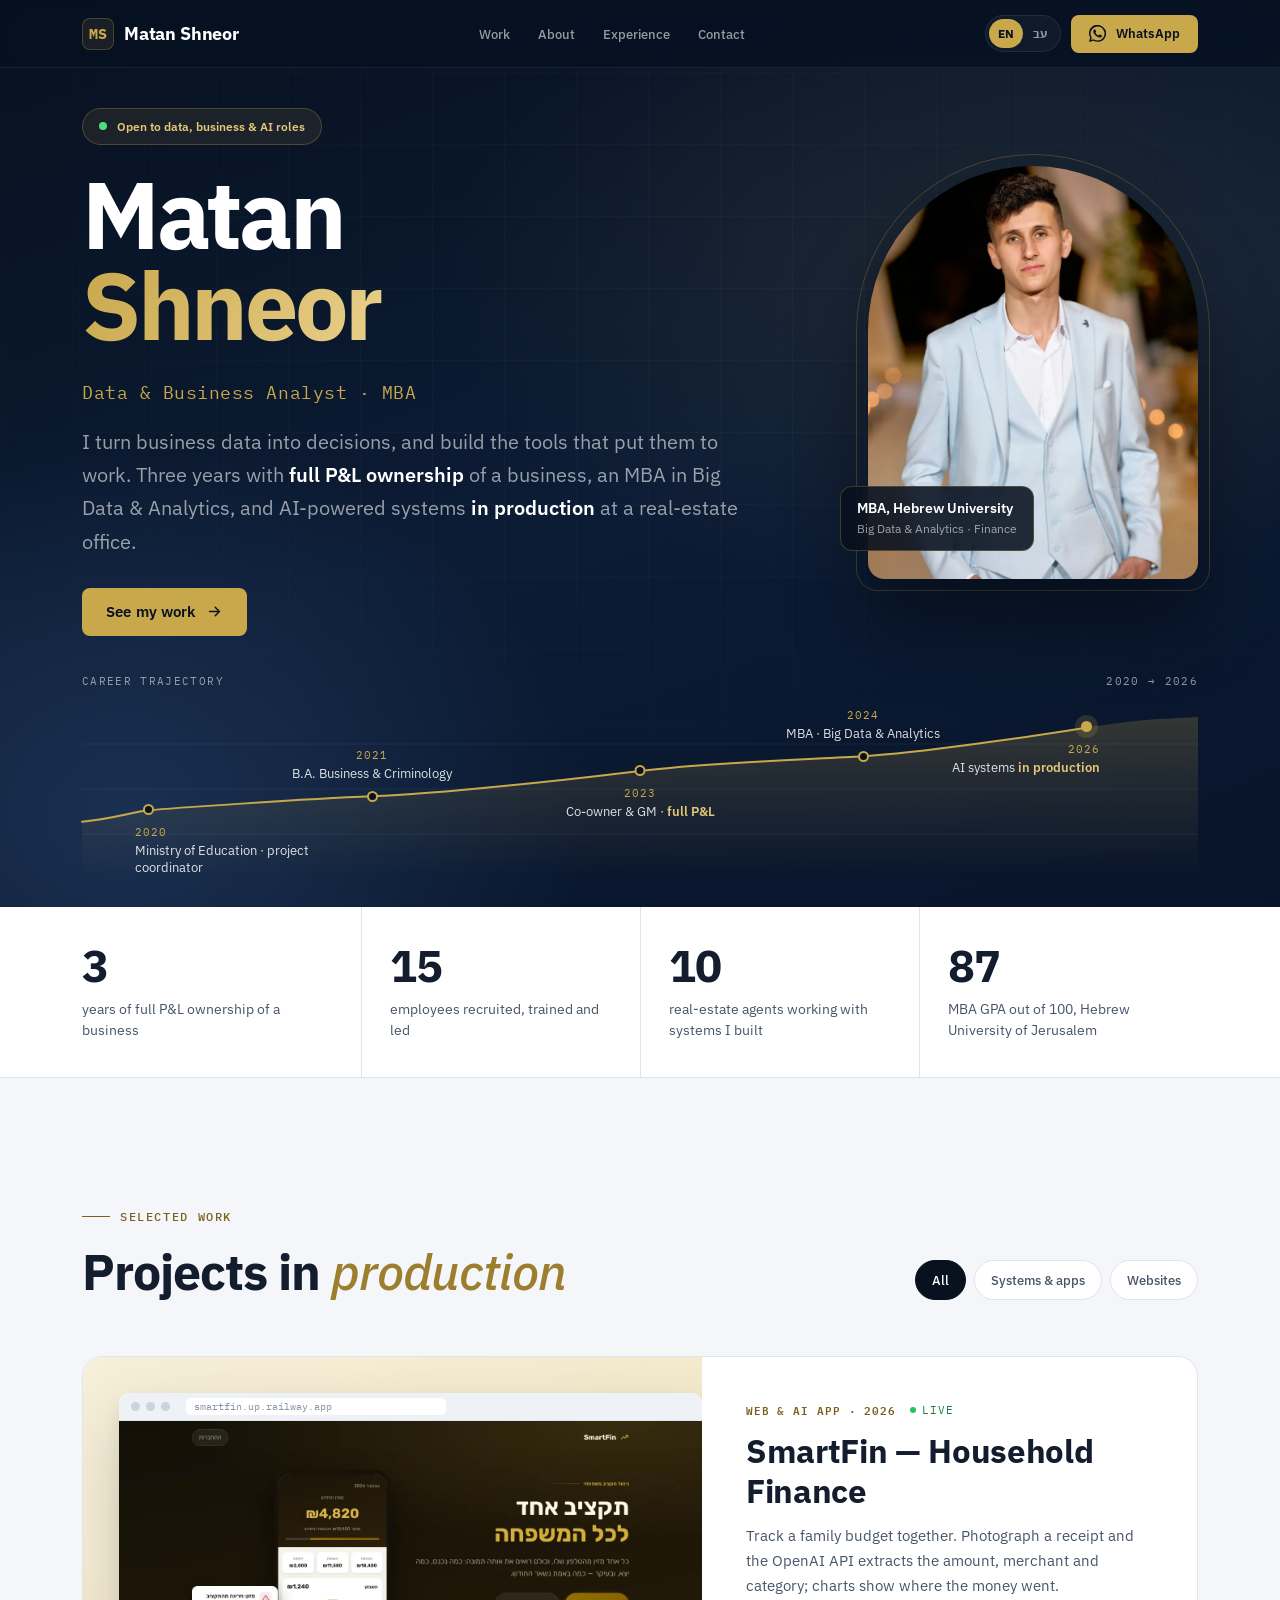
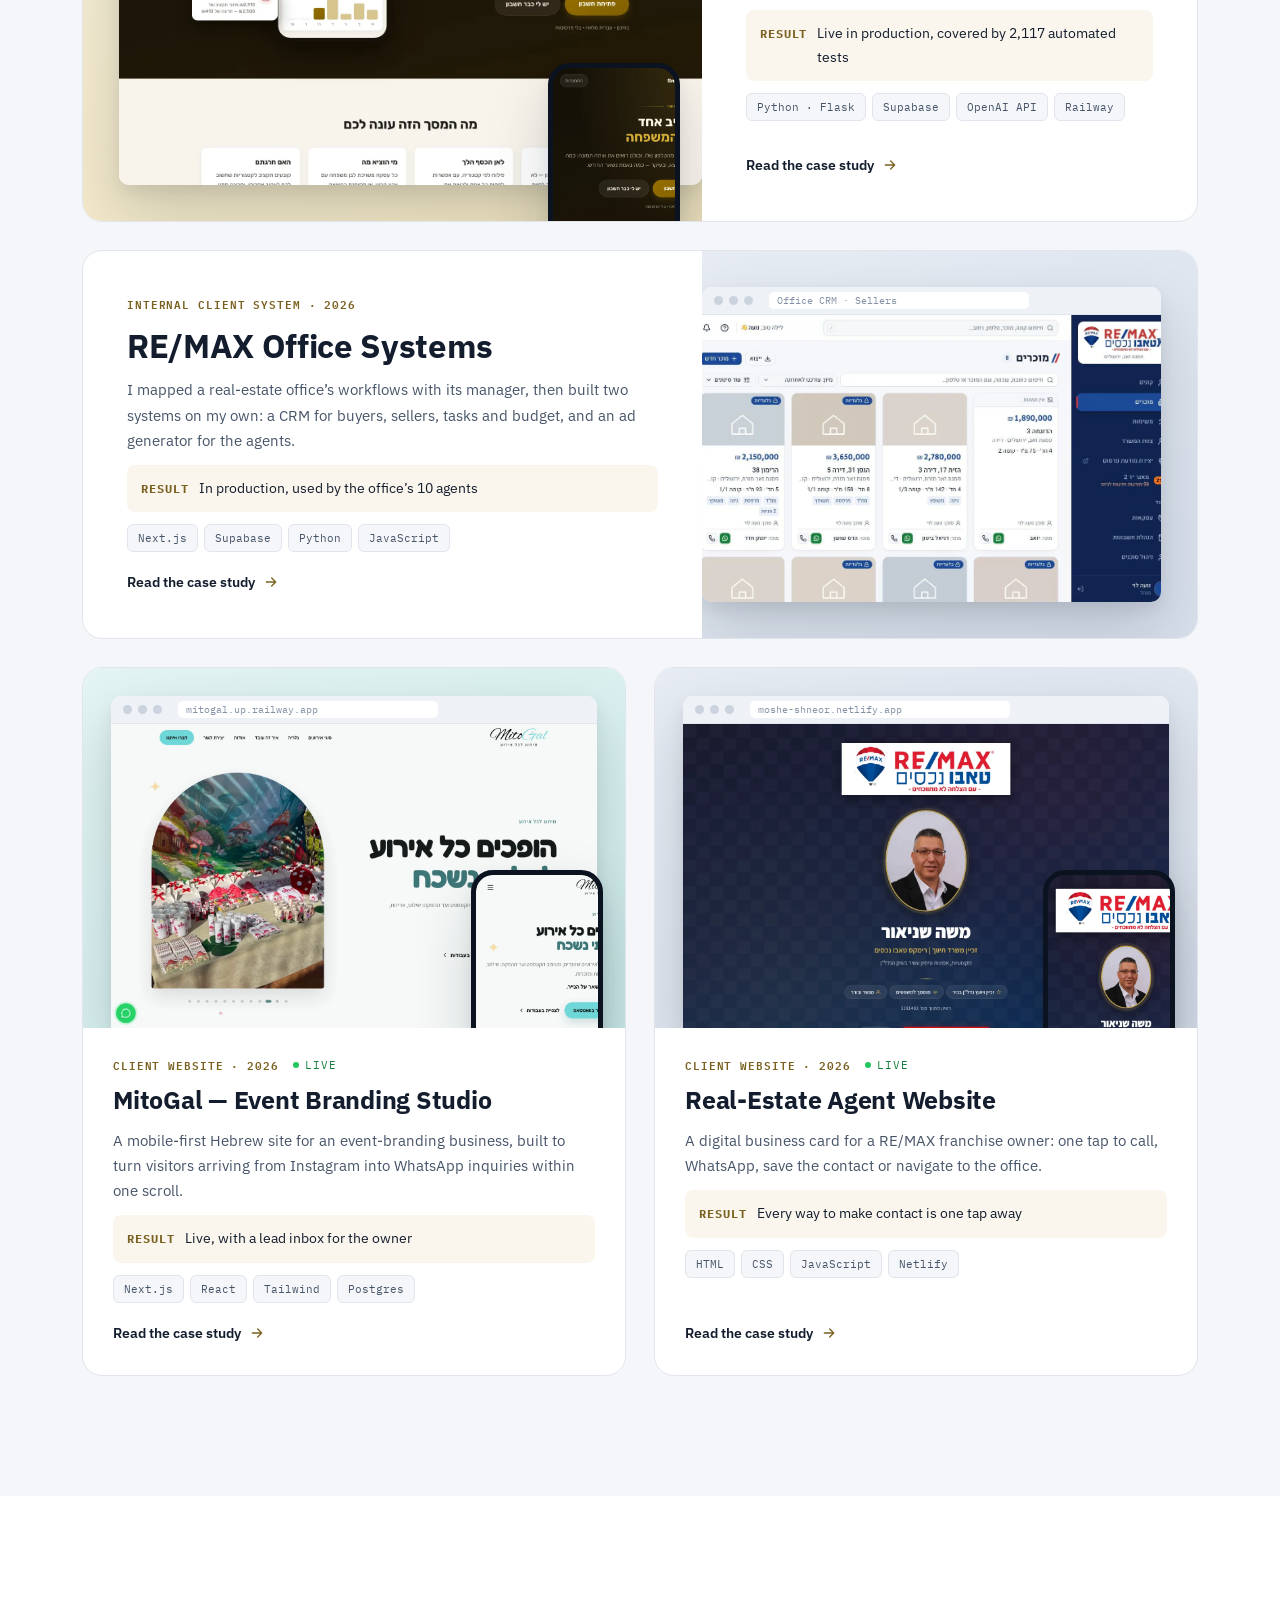
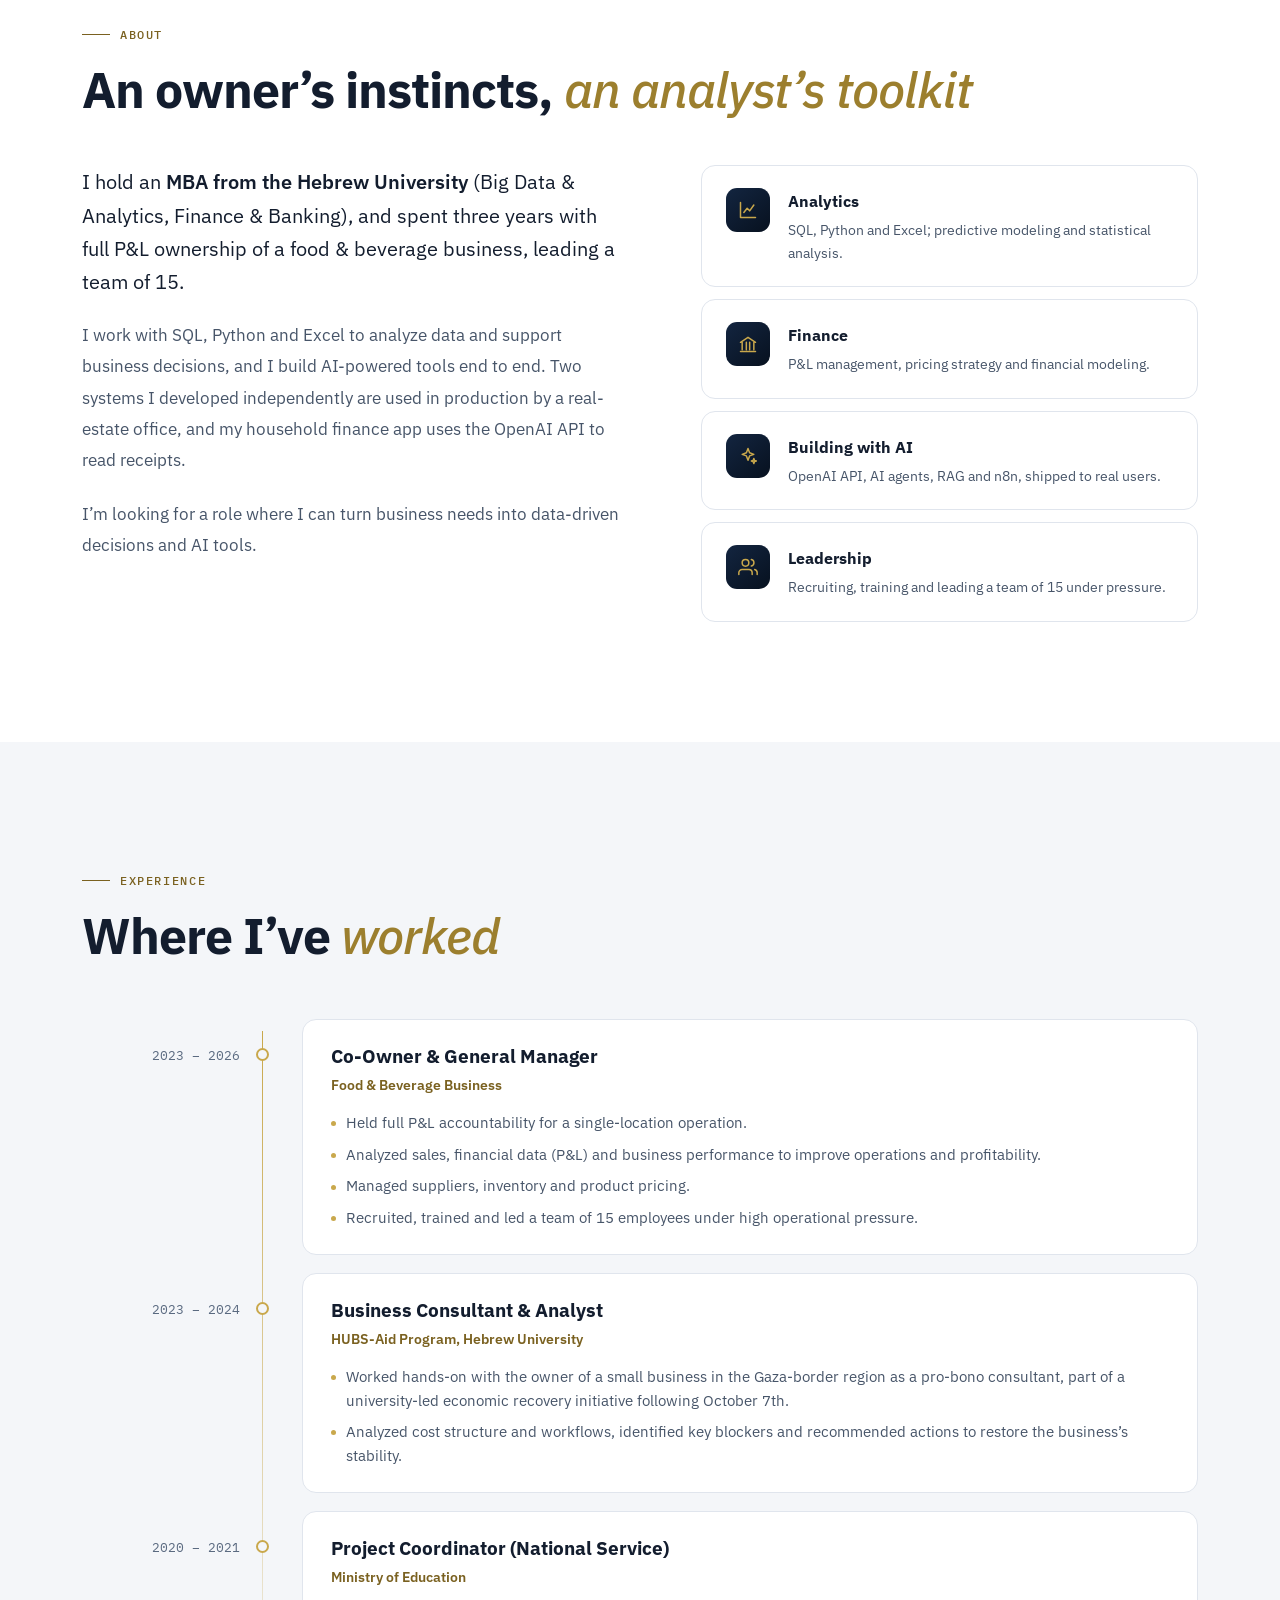
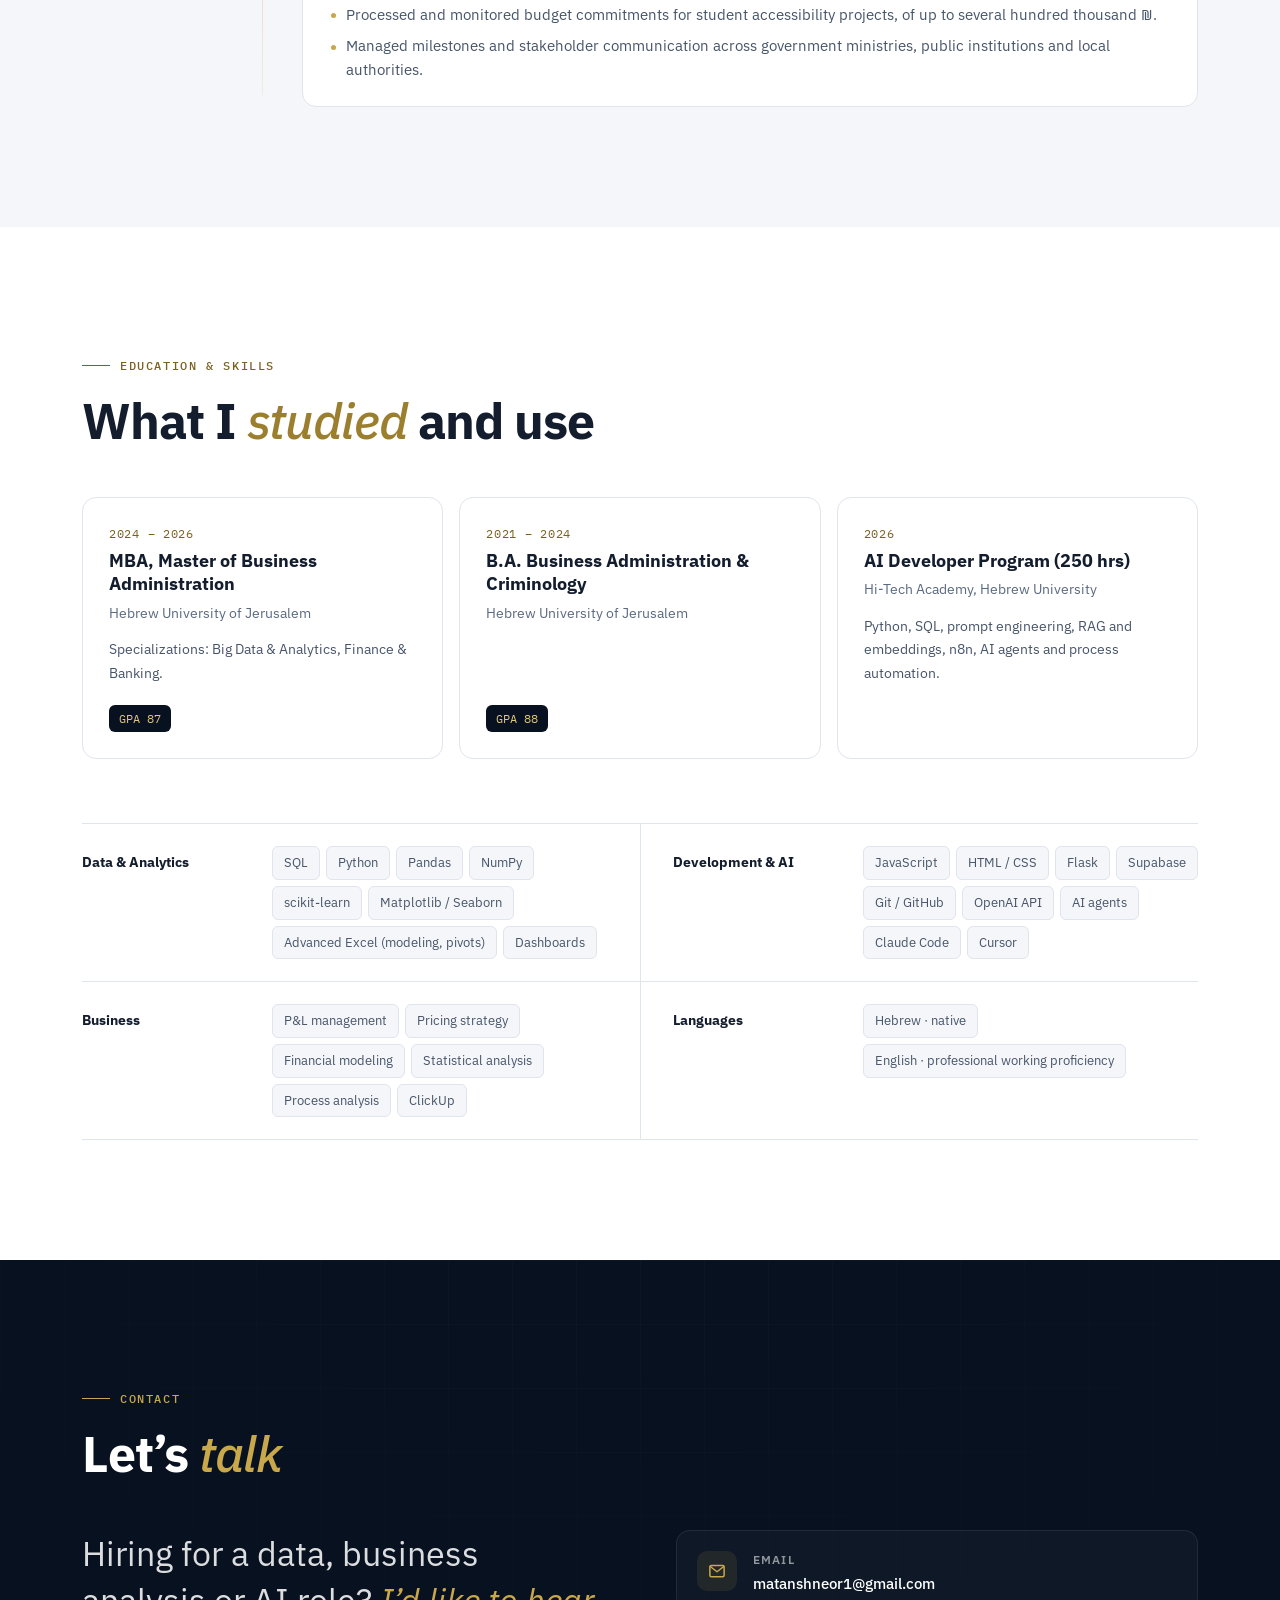
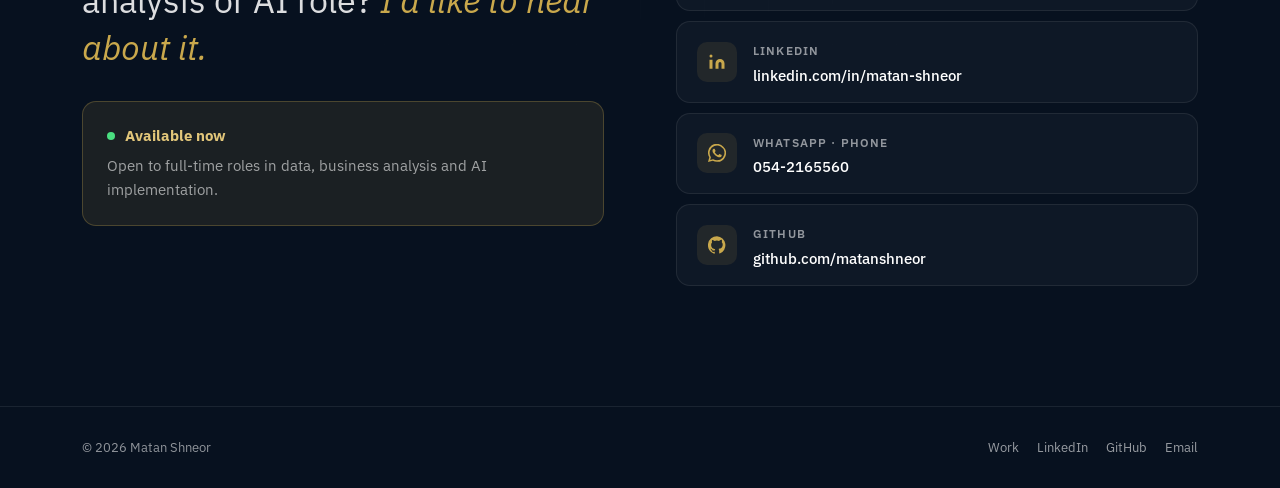
==== commit 35034358: "Focus site on job search: remove services and CV download, fix LinkedIn URL, update About Co-Authore" ====
--- a/index.html
+++ b/index.html
@@ -1,10 +1,10 @@
 <!DOCTYPE html>
-<html lang="en" dir="ltr" data-title-en="Matan Shneor — Data &amp; Business Analyst | Portfolio" data-title-he="מתן שניאור — אנליסט נתונים ועסקים | תיק עבודות" data-desc-en="Matan Shneor: MBA (Big Data &amp; Analytics), three years of full P&amp;L ownership of a business, and AI-powered systems in production. Portfolio, services and contact." data-desc-he="מתן שניאור: MBA בביג דאטה ואנליטיקה, 3 שנים של ניהול ובעלות עסק, ומערכות AI שעובדות בשטח. תיק עבודות, שירותים ויצירת קשר.">
+<html lang="en" dir="ltr" data-title-en="Matan Shneor — Data &amp; Business Analyst | Portfolio" data-title-he="מתן שניאור — אנליסט נתונים ועסקים | תיק עבודות" data-desc-en="Matan Shneor: MBA (Big Data &amp; Analytics), three years of full P&amp;L ownership of a business, and AI-powered systems in production. Portfolio and contact." data-desc-he="מתן שניאור: MBA בביג דאטה ואנליטיקה, 3 שנים של ניהול ובעלות עסק, ומערכות AI שעובדות בשטח. תיק עבודות, שירותים ויצירת קשר.">
 <head>
   <meta charset="UTF-8" />
   <meta name="viewport" content="width=device-width, initial-scale=1, viewport-fit=cover" />
   <title>Matan Shneor — Data &amp; Business Analyst | Portfolio</title>
-  <meta name="description" content="Matan Shneor: MBA (Big Data &amp; Analytics), three years of full P&amp;L ownership of a business, and AI-powered systems in production. Portfolio, services and contact." />
+  <meta name="description" content="Matan Shneor: MBA (Big Data &amp; Analytics), three years of full P&amp;L ownership of a business, and AI-powered systems in production. Portfolio and contact." />
   <meta name="theme-color" content="#07111F" />
   <link rel="canonical" href="https://matanshneor.github.io/Matan-Website/" />
   <link rel="alternate" hreflang="en" href="https://matanshneor.github.io/Matan-Website/" />
@@ -13,7 +13,7 @@
   <meta property="og:type" content="website" />
   <meta property="og:url" content="https://matanshneor.github.io/Matan-Website/" />
   <meta property="og:title" content="Matan Shneor — Data &amp; Business Analyst | Portfolio" />
-  <meta property="og:description" content="Matan Shneor: MBA (Big Data &amp; Analytics), three years of full P&amp;L ownership of a business, and AI-powered systems in production. Portfolio, services and contact." />
+  <meta property="og:description" content="Matan Shneor: MBA (Big Data &amp; Analytics), three years of full P&amp;L ownership of a business, and AI-powered systems in production. Portfolio and contact." />
   <meta property="og:image" content="https://matanshneor.github.io/Matan-Website/images/og-image.jpg" />
   <meta name="twitter:card" content="summary_large_image" />
   <link rel="icon" href="data:image/svg+xml,%3Csvg xmlns='http://www.w3.org/2000/svg' viewBox='0 0 100 100'%3E%3Crect width='100' height='100' rx='22' fill='%2307111F'/%3E%3Ctext x='50' y='68' font-family='Helvetica,Arial,sans-serif' font-size='44' font-weight='700' fill='%23C9A84C' text-anchor='middle'%3EMS%3C/text%3E%3C/svg%3E" />
@@ -22,7 +22,7 @@
   <link rel="preconnect" href="https://fonts.gstatic.com" crossorigin />
   <link href="https://fonts.googleapis.com/css2?family=IBM+Plex+Sans:ital,wght@0,400;0,500;0,600;0,700;1,500&family=IBM+Plex+Sans+Hebrew:wght@400;500;600;700&family=IBM+Plex+Mono:wght@400;500&display=swap" rel="stylesheet" />
   <link rel="stylesheet" href="assets/css/main.css" />
-  <script type="application/ld+json">{"@context": "https://schema.org", "@type": "Person", "name": "Matan Shneor", "alternateName": "מתן שניאור", "jobTitle": "Data & Business Analyst", "url": "https://matanshneor.github.io/Matan-Website/", "image": "https://matanshneor.github.io/Matan-Website/images/profile.jpg", "email": "mailto:matanshneor1@gmail.com", "telephone": "+972542165560", "alumniOf": {"@type": "CollegeOrUniversity", "name": "Hebrew University of Jerusalem"}, "knowsAbout": ["Data analysis", "SQL", "Python", "Business analysis", "Financial modeling", "AI automation"], "sameAs": ["https://www.linkedin.com/in/matan-shneor-5830583a1/", "https://github.com/matanshneor"]}</script>
+  <script type="application/ld+json">{"@context": "https://schema.org", "@type": "Person", "name": "Matan Shneor", "alternateName": "מתן שניאור", "jobTitle": "Data & Business Analyst", "url": "https://matanshneor.github.io/Matan-Website/", "image": "https://matanshneor.github.io/Matan-Website/images/profile.jpg", "email": "mailto:matanshneor1@gmail.com", "telephone": "+972542165560", "alumniOf": {"@type": "CollegeOrUniversity", "name": "Hebrew University of Jerusalem"}, "knowsAbout": ["Data analysis", "SQL", "Python", "Business analysis", "Financial modeling", "AI automation"], "sameAs": ["https://www.linkedin.com/in/matan-shneor/", "https://github.com/matanshneor"]}</script>
 </head>
 <body>
 <a class="skip-link" href="#main"><span data-lang="en">Skip to content</span><span data-lang="he" lang="he">דילוג לתוכן</span></a>
@@ -53,7 +53,6 @@
     <nav class="nav-main" aria-label="Main" data-aria-en="Main" data-aria-he="ראשי">
       <ul class="nav-links">
         <li><a href="#work"><span data-lang="en">Work</span><span data-lang="he" lang="he">עבודות</span></a></li>
-        <li><a href="#services"><span data-lang="en">Services</span><span data-lang="he" lang="he">שירותים</span></a></li>
         <li><a href="#about"><span data-lang="en">About</span><span data-lang="he" lang="he">אודות</span></a></li>
         <li><a href="#experience"><span data-lang="en">Experience</span><span data-lang="he" lang="he">ניסיון</span></a></li>
         <li><a href="#contact"><span data-lang="en">Contact</span><span data-lang="he" lang="he">צור קשר</span></a></li>
@@ -70,7 +69,6 @@
 </header>
 <nav class="drawer" id="drawer" aria-label="Mobile" data-aria-en="Mobile" data-aria-he="תפריט נייד">
     <a href="#work"><span data-lang="en">Work</span><span data-lang="he" lang="he">עבודות</span></a>
-    <a href="#services"><span data-lang="en">Services</span><span data-lang="he" lang="he">שירותים</span></a>
     <a href="#about"><span data-lang="en">About</span><span data-lang="he" lang="he">אודות</span></a>
     <a href="#experience"><span data-lang="en">Experience</span><span data-lang="he" lang="he">ניסיון</span></a>
     <a href="#contact"><span data-lang="en">Contact</span><span data-lang="he" lang="he">צור קשר</span></a>
@@ -81,15 +79,13 @@
   <div class="container">
     <div class="hero-grid">
       <div class="hero-enter">
-        <div class="hero-status"><span class="status-dot" aria-hidden="true"></span><span data-lang="en">Open to data &amp; business analyst roles</span><span data-lang="he" lang="he">פתוח להצעות לתפקידי Data / Business Analyst</span></div>
+        <div class="hero-status"><span class="status-dot" aria-hidden="true"></span><span data-lang="en">Open to data, business &amp; AI roles</span><span data-lang="he" lang="he">פתוח להצעות בתחומי דאטה, ניתוח עסקי ו-AI</span></div>
         <h1 class="hero-name" id="hero-name"><span data-lang="en">Matan</span><span data-lang="he" lang="he">מתן</span><span class="visually-hidden"> </span><span class="last"><span data-lang="en">Shneor</span><span data-lang="he" lang="he">שניאור</span></span></h1>
         <p class="hero-role"><span data-lang="en">Data &amp; Business Analyst · MBA</span><span data-lang="he" lang="he">אנליסט נתונים ועסקים · MBA</span></p>
         <p data-lang="en" class="hero-lede">I turn business data into decisions, and build the tools that put them to work. Three years with <strong>full P&amp;L ownership</strong> of a business, an MBA in Big Data &amp; Analytics, and AI-powered systems <strong>in production</strong> at a real-estate office.</p><p data-lang="he" class="hero-lede" lang="he">אני הופך נתונים עסקיים להחלטות, ובונה את הכלים שמיישמים אותן. <strong>3 שנים של ניהול ובעלות עסק</strong>, MBA בביג דאטה ואנליטיקה, ומערכות מבוססות AI <strong>שעובדות בשטח</strong> במשרד נדל״ן.</p>
         <div class="hero-actions">
           <a class="btn btn-gold" href="#work"><span data-lang="en">See my work</span><span data-lang="he" lang="he">לצפייה בעבודות</span><svg class="arrow" aria-hidden="true" focusable="false"><use href="#i-arrow"/></svg></a>
-          <a class="btn btn-ghost" href="assets/Matan-Shneor-CV.pdf" download><span data-lang="en">Download CV</span><span data-lang="he" lang="he">הורדת קורות חיים</span></a>
-        </div>
-        <p class="hero-aside"><span data-lang="en">Need a system or website for your business?</span><span data-lang="he" lang="he">צריכים מערכת או אתר לעסק?</span> <a href="#services"><span data-lang="en">See services</span><span data-lang="he" lang="he">לשירותים</span><svg class="arrow" aria-hidden="true" focusable="false"><use href="#i-arrow"/></svg></a></p>
+        </div>
       </div>
       <div class="hero-photo">
         <div class="hero-photo-frame">
@@ -219,55 +215,6 @@
   </div>
 </section>
 
-<section class="section section--ink" id="services" aria-labelledby="services-title">
-  <div class="container">
-    <div class="section-head">
-      <div>
-        <span class="eyebrow"><span data-lang="en">For businesses</span><span data-lang="he" lang="he">לעסקים</span></span>
-        <h2 class="section-title" id="services-title"><span data-lang="en">What I can <em>build for you</em></span><span data-lang="he" lang="he">מה אני יכול <em>לבנות בשבילכם</em></span></h2>
-      </div>
-      <p data-lang="en" class="section-lede">I start from how your business actually runs, then build the smallest thing that saves your team real time.</p><p data-lang="he" class="section-lede" lang="he">אני מתחיל מאיך שהעסק שלכם באמת עובד, ובונה את הפתרון הפשוט ביותר שיחסוך לצוות זמן אמיתי.</p>
-    </div>
-    <div class="services-grid">
-      
-      <article class="service reveal" style="--d:0ms">
-        <div class="service-icon"><svg aria-hidden="true" focusable="false"><use href="#i-grid"/></svg></div>
-        <h3><span data-lang="en">Management systems &amp; CRM</span><span data-lang="he" lang="he">מערכות ניהול ו-CRM</span></h3>
-        <p data-lang="en">One place for clients, tasks and numbers, shaped around your workflow.</p><p data-lang="he" lang="he">מקום אחד ללקוחות, למשימות ולמספרים, שנבנה סביב שיטת העבודה שלכם.</p>
-        <ul><li><span data-lang="en">Workflow mapping with your team</span><span data-lang="he" lang="he">מיפוי תהליכים יחד עם הצוות</span></li><li><span data-lang="en">Permissions per user and role</span><span data-lang="he" lang="he">הרשאות לפי משתמש ותפקיד</span></li><li><span data-lang="en">Dashboards and team training</span><span data-lang="he" lang="he">דשבורדים והדרכת הצוות</span></li></ul>
-        <p class="service-proof"><span data-lang="en">Example: <a href="projects/remax-office.html">RE/MAX Office Systems</a></span><span data-lang="he" lang="he">לדוגמה: <a href="projects/remax-office.html">מערכות למשרד RE/MAX</a></span></p>
-      </article>
-      
-      <article class="service reveal" style="--d:80ms">
-        <div class="service-icon"><svg aria-hidden="true" focusable="false"><use href="#i-site"/></svg></div>
-        <h3><span data-lang="en">Business websites</span><span data-lang="he" lang="he">אתרי תדמית לעסקים</span></h3>
-        <p data-lang="en">Fast, mobile-first sites in Hebrew or English that turn visitors into inquiries.</p><p data-lang="he" lang="he">אתרים מהירים, מותאמים לנייד, בעברית או באנגלית, שהופכים גולשים לפניות.</p>
-        <ul><li><span data-lang="en">WhatsApp and lead capture</span><span data-lang="he" lang="he">וואטסאפ ואיסוף לידים</span></li><li><span data-lang="en">Hebrew RTL and bilingual</span><span data-lang="he" lang="he">עברית מימין לשמאל ודו-לשוניות</span></li><li><span data-lang="en">Hosting and domain setup</span><span data-lang="he" lang="he">אחסון וחיבור דומיין</span></li></ul>
-        <p class="service-proof"><span data-lang="en">Examples: <a href="projects/mitogal.html">MitoGal</a>, <a href="projects/agent-website.html">agent website</a></span><span data-lang="he" lang="he">לדוגמה: <a href="projects/mitogal.html">מיתוגל</a>, <a href="projects/agent-website.html">אתר לסוכן נדל״ן</a></span></p>
-      </article>
-      
-      <article class="service reveal" style="--d:160ms">
-        <div class="service-icon"><svg aria-hidden="true" focusable="false"><use href="#i-bolt"/></svg></div>
-        <h3><span data-lang="en">AI automation</span><span data-lang="he" lang="he">אוטומציות AI</span></h3>
-        <p data-lang="en">Hand the repetitive work to software: reading documents, sorting data, drafting content.</p><p data-lang="he" lang="he">להעביר לתוכנה את העבודה החוזרת: קריאת מסמכים, מיון נתונים וכתיבת תוכן.</p>
-        <ul><li><span data-lang="en">Data extraction with the OpenAI API</span><span data-lang="he" lang="he">חילוץ נתונים עם OpenAI API</span></li><li><span data-lang="en">n8n workflows and AI agents</span><span data-lang="he" lang="he">תהליכי n8n וסוכני AI</span></li><li><span data-lang="en">Email-to-system integrations</span><span data-lang="he" lang="he">חיבור מיילים ישירות למערכת</span></li></ul>
-        <p class="service-proof"><span data-lang="en">Example: <a href="projects/smartfin.html">SmartFin receipt scanning</a></span><span data-lang="he" lang="he">לדוגמה: <a href="projects/smartfin.html">סריקת קבלות ב-SmartFin</a></span></p>
-      </article>
-      
-      <article class="service reveal" style="--d:240ms">
-        <div class="service-icon"><svg aria-hidden="true" focusable="false"><use href="#i-chart"/></svg></div>
-        <h3><span data-lang="en">Data analysis &amp; dashboards</span><span data-lang="he" lang="he">ניתוח נתונים ודשבורדים</span></h3>
-        <p data-lang="en">Clear answers from your sales, cost and customer data.</p><p data-lang="he" lang="he">תשובות ברורות מנתוני המכירות, העלויות והלקוחות שלכם.</p>
-        <ul><li><span data-lang="en">P&amp;L, pricing and cost analysis</span><span data-lang="he" lang="he">ניתוח רווח והפסד, תמחור ועלויות</span></li><li><span data-lang="en">SQL, Python and Excel models</span><span data-lang="he" lang="he">מודלים ב-SQL, ‏Python ו-Excel</span></li><li><span data-lang="en">Dashboards your team will read</span><span data-lang="he" lang="he">דשבורדים שהצוות באמת יקרא</span></li></ul>
-        <p class="service-proof"><span data-lang="en">Background: MBA in Big Data &amp; Analytics, 3 years running a business</span><span data-lang="he" lang="he">רקע: MBA בביג דאטה ואנליטיקה, 3 שנים של ניהול ובעלות עסק</span></p>
-      </article>
-    </div>
-    <div class="services-cta reveal">
-      <p data-lang="en">Is a manual process eating your team’s week?<span>Tell me about it. The first conversation is free.</span></p><p data-lang="he" lang="he">יש תהליך ידני שגוזל לצוות שלכם את השבוע?<span>ספרו לי עליו. השיחה הראשונה בחינם.</span></p>
-      <a class="btn btn-gold" href="https://wa.me/972542165560" data-wa target="_blank" rel="noopener"><svg aria-hidden="true" focusable="false"><use href="#i-wa"/></svg><span data-lang="en">Message me on WhatsApp</span><span data-lang="he" lang="he">שלחו לי הודעה בוואטסאפ</span></a>
-    </div>
-  </div>
-</section>
 
 <section class="section" id="about" aria-labelledby="about-title">
   <div class="container">
@@ -277,7 +224,7 @@
       <div class="about-text reveal">
         <p data-lang="en">I hold an <strong>MBA from the Hebrew University</strong> (Big Data &amp; Analytics, Finance &amp; Banking), and spent three years with full P&amp;L ownership of a food &amp; beverage business, leading a team of 15.</p><p data-lang="he" lang="he">אני בעל <strong>MBA מהאוניברסיטה העברית</strong> (ביג דאטה ואנליטיקה, מימון ובנקאות), ובשלוש השנים האחרונות החזקתי באחריות P&amp;L מלאה על עסק מזון ומשקאות וניהלתי צוות של 15 עובדים.</p>
         <p data-lang="en">I work with SQL, Python and Excel to analyze data and support business decisions, and I build AI-powered tools end to end. Two systems I developed independently are used in production by a real-estate office, and my household finance app uses the OpenAI API to read receipts.</p><p data-lang="he" lang="he">אני עובד עם SQL, ‏Python ו-Excel כדי לנתח נתונים ולתמוך בהחלטות עסקיות, ובונה כלים מבוססי AI מקצה לקצה. שתי מערכות שפיתחתי לבד עובדות בפרודקשן במשרד נדל״ן, ואפליקציית ניהול התקציב שלי משתמשת ב-OpenAI API כדי לקרוא קבלות.</p>
-        <p data-lang="en">I’m looking for a data or business analysis role that combines quantitative skills with management experience.</p><p data-lang="he" lang="he">אני מחפש תפקיד בניתוח נתונים או ניתוח עסקי שמשלב יכולות כמותיות עם ניסיון ניהולי.</p>
+        <p data-lang="en">I’m looking for a role where I can turn business needs into data-driven decisions and AI tools.</p><p data-lang="he" lang="he">אני מחפש תפקיד שבו אוכל להפוך צרכים עסקיים להחלטות מבוססות נתונים ולכלי AI.</p>
       </div>
       <div class="pillars reveal" style="--d:120ms">
         <div class="pillar"><div class="pillar-icon"><svg aria-hidden="true" focusable="false"><use href="#i-chart"/></svg></div><div><h3><span data-lang="en">Analytics</span><span data-lang="he" lang="he">אנליטיקה</span></h3><p data-lang="en">SQL, Python and Excel; predictive modeling and statistical analysis.</p><p data-lang="he" lang="he">SQL, ‏Python ו-Excel; מודלים חזויים וניתוח סטטיסטי.</p></div></div>
@@ -365,18 +312,17 @@
     <h2 class="section-title" id="contact-title" style="margin-bottom:48px"><span data-lang="en">Let’s <em>talk</em></span><span data-lang="he" lang="he">בואו <em>נדבר</em></span></h2>
     <div class="contact-grid">
       <div class="reveal">
-        <p data-lang="en" class="contact-big">Hiring for a data or business analyst role, or have a process that should run itself? <em>I’d like to hear about it.</em></p><p data-lang="he" class="contact-big" lang="he">מגייסים לתפקיד Data או Business Analyst, או שיש לכם תהליך שהיה צריך לרוץ לבד מזמן? <em>אשמח לשמוע.</em></p>
+        <p data-lang="en" class="contact-big">Hiring for a data, business analysis or AI role? <em>I’d like to hear about it.</em></p><p data-lang="he" class="contact-big" lang="he">מגייסים לתפקיד בתחומי דאטה, ניתוח עסקי או AI? <em>אשמח לשמוע.</em></p>
         <div class="avail">
           <div class="avail-head"><span class="status-dot" aria-hidden="true"></span><span data-lang="en">Available now</span><span data-lang="he" lang="he">זמין עכשיו</span></div>
-          <p data-lang="en">Open to full-time data and business analysis roles, and to selected freelance projects for small businesses.</p><p data-lang="he" lang="he">פתוח למשרה מלאה בתחומי ניתוח נתונים וניתוח עסקי, ולפרויקטים נבחרים לעסקים קטנים.</p>
+          <p data-lang="en">Open to full-time roles in data, business analysis and AI implementation.</p><p data-lang="he" lang="he">פתוח למשרה מלאה בתחומי דאטה, ניתוח עסקי והטמעת AI.</p>
         </div>
       </div>
       <div class="contact-list reveal" style="--d:120ms">
         <a class="contact-item" href="mailto:matanshneor1@gmail.com"><span class="contact-icon"><svg aria-hidden="true" focusable="false"><use href="#i-mail"/></svg></span><span><span class="contact-label"><span data-lang="en">Email</span><span data-lang="he" lang="he">מייל</span></span><span class="contact-value" style="display:block">matanshneor1@gmail.com</span></span></a>
-        <a class="contact-item" href="https://www.linkedin.com/in/matan-shneor-5830583a1/" target="_blank" rel="noopener"><span class="contact-icon"><svg aria-hidden="true" focusable="false"><use href="#i-linkedin"/></svg></span><span><span class="contact-label"><span data-lang="en">LinkedIn</span><span data-lang="he" lang="he">לינקדאין</span></span><span class="contact-value" style="display:block">linkedin.com/in/matan-shneor</span></span></a>
+        <a class="contact-item" href="https://www.linkedin.com/in/matan-shneor/" target="_blank" rel="noopener"><span class="contact-icon"><svg aria-hidden="true" focusable="false"><use href="#i-linkedin"/></svg></span><span><span class="contact-label"><span data-lang="en">LinkedIn</span><span data-lang="he" lang="he">לינקדאין</span></span><span class="contact-value" style="display:block">linkedin.com/in/matan-shneor</span></span></a>
         <a class="contact-item" href="https://wa.me/972542165560" data-wa target="_blank" rel="noopener"><span class="contact-icon"><svg aria-hidden="true" focusable="false"><use href="#i-wa"/></svg></span><span><span class="contact-label"><span data-lang="en">WhatsApp · Phone</span><span data-lang="he" lang="he">וואטסאפ · טלפון</span></span><span class="contact-value" style="display:block">054-2165560</span></span></a>
         <a class="contact-item" href="https://github.com/matanshneor" target="_blank" rel="noopener"><span class="contact-icon"><svg aria-hidden="true" focusable="false"><use href="#i-github"/></svg></span><span><span class="contact-label"><span data-lang="en">GitHub</span><span data-lang="he" lang="he">גיטהאב</span></span><span class="contact-value" style="display:block">github.com/matanshneor</span></span></a>
-        <a download class="contact-item" href="assets/Matan-Shneor-CV.pdf"><span class="contact-icon"><svg aria-hidden="true" focusable="false"><use href="#i-download"/></svg></span><span><span class="contact-label"><span data-lang="en">CV</span><span data-lang="he" lang="he">קורות חיים</span></span><span class="contact-value" style="display:block"><span data-lang="en">Download PDF</span><span data-lang="he" lang="he" dir="rtl">הורדת PDF</span></span></span></a>
       </div>
     </div>
   </div>
@@ -387,7 +333,7 @@
     <span>© <span data-year>2026</span> <span data-lang="en">Matan Shneor</span><span data-lang="he" lang="he">מתן שניאור</span></span>
     <div class="footer-links">
       <a href="#work"><span data-lang="en">Work</span><span data-lang="he" lang="he">עבודות</span></a>
-      <a href="https://www.linkedin.com/in/matan-shneor-5830583a1/" target="_blank" rel="noopener">LinkedIn</a>
+      <a href="https://www.linkedin.com/in/matan-shneor/" target="_blank" rel="noopener">LinkedIn</a>
       <a href="https://github.com/matanshneor" target="_blank" rel="noopener">GitHub</a>
       <a href="mailto:matanshneor1@gmail.com"><span data-lang="en">Email</span><span data-lang="he" lang="he">מייל</span></a>
     </div>
